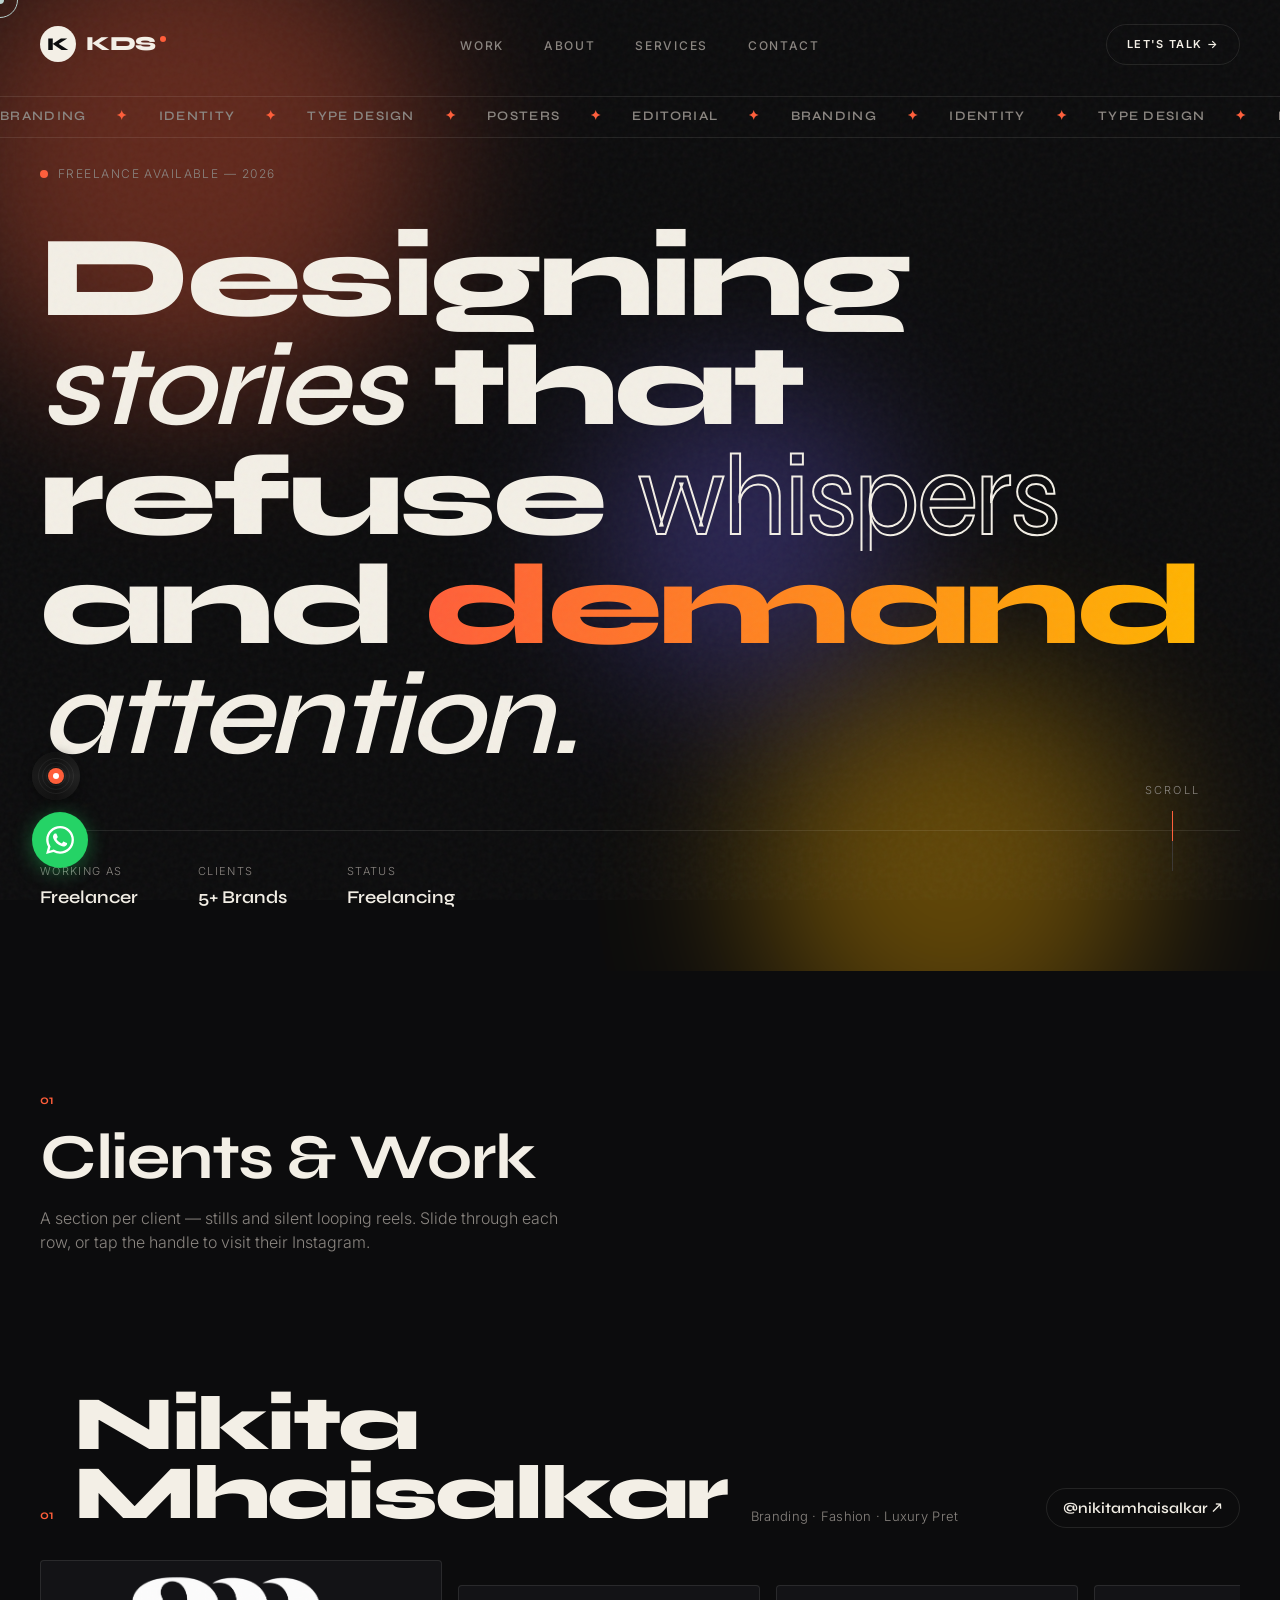
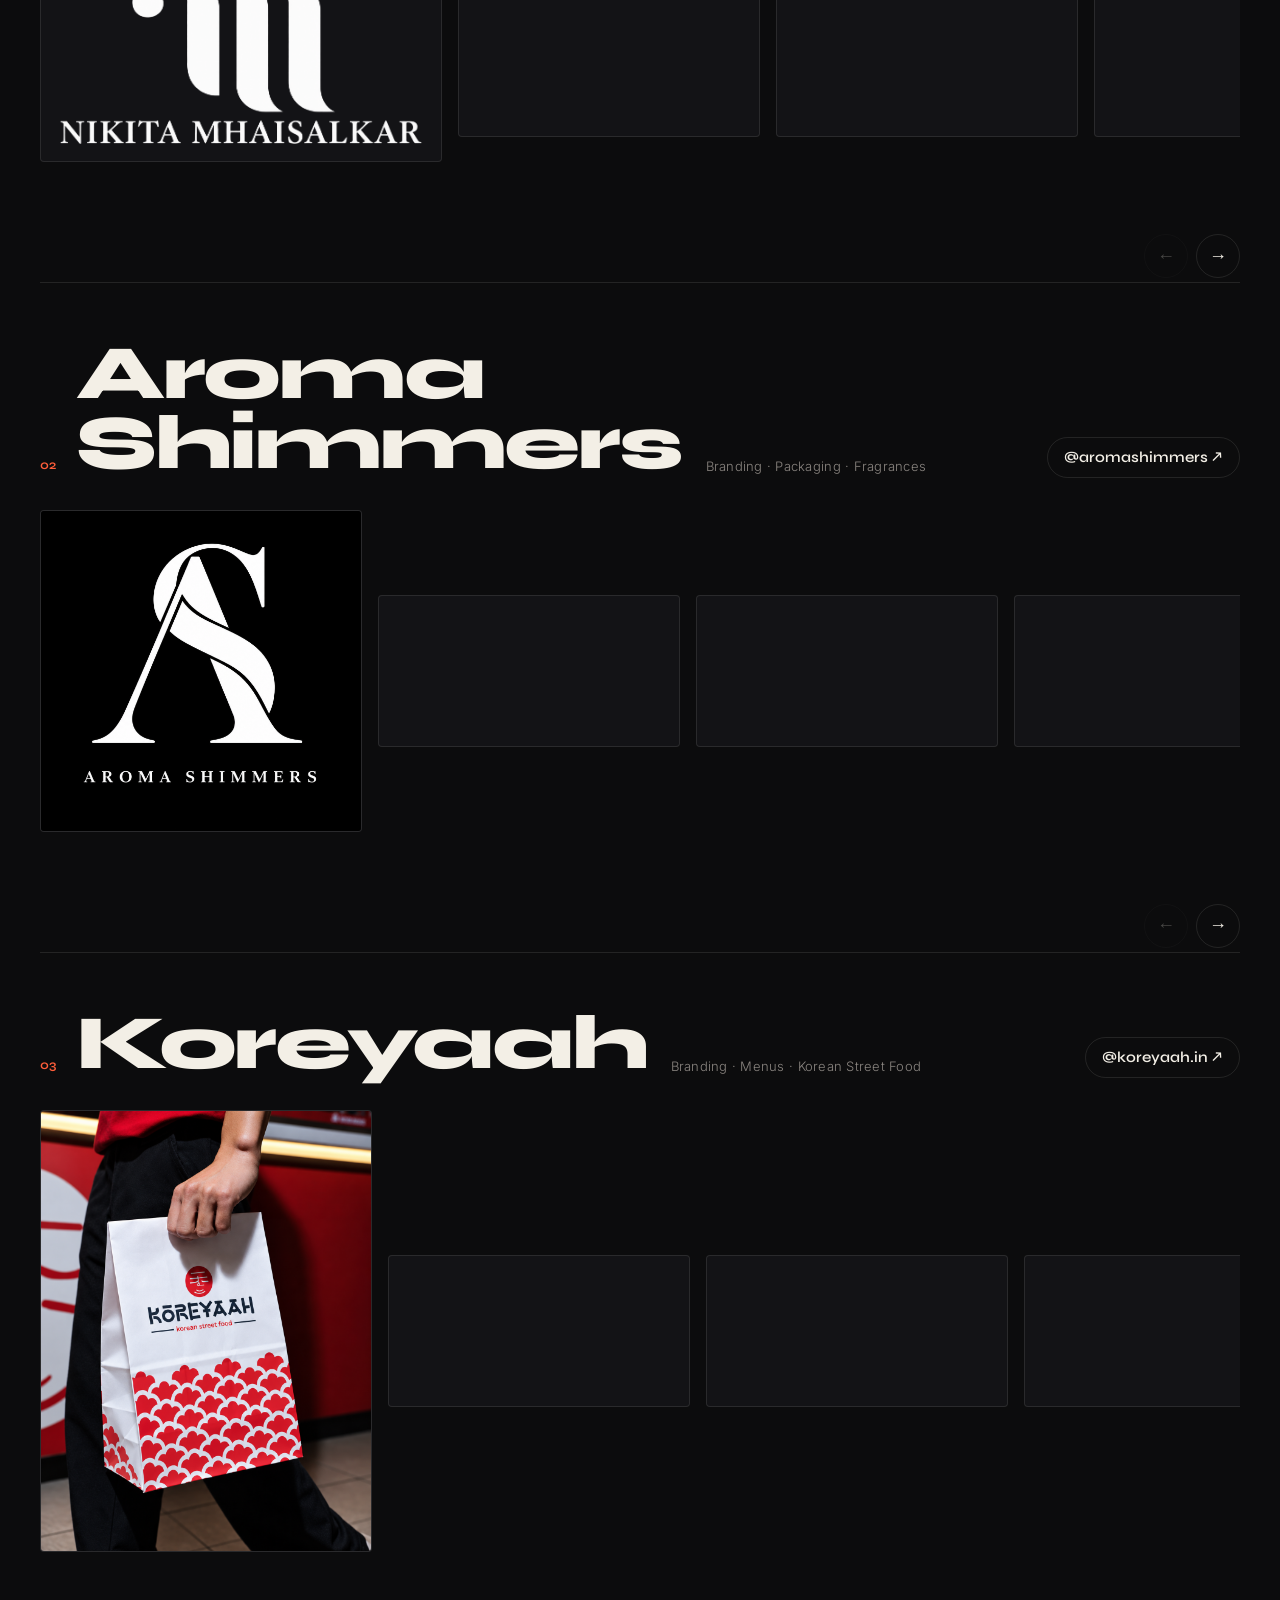
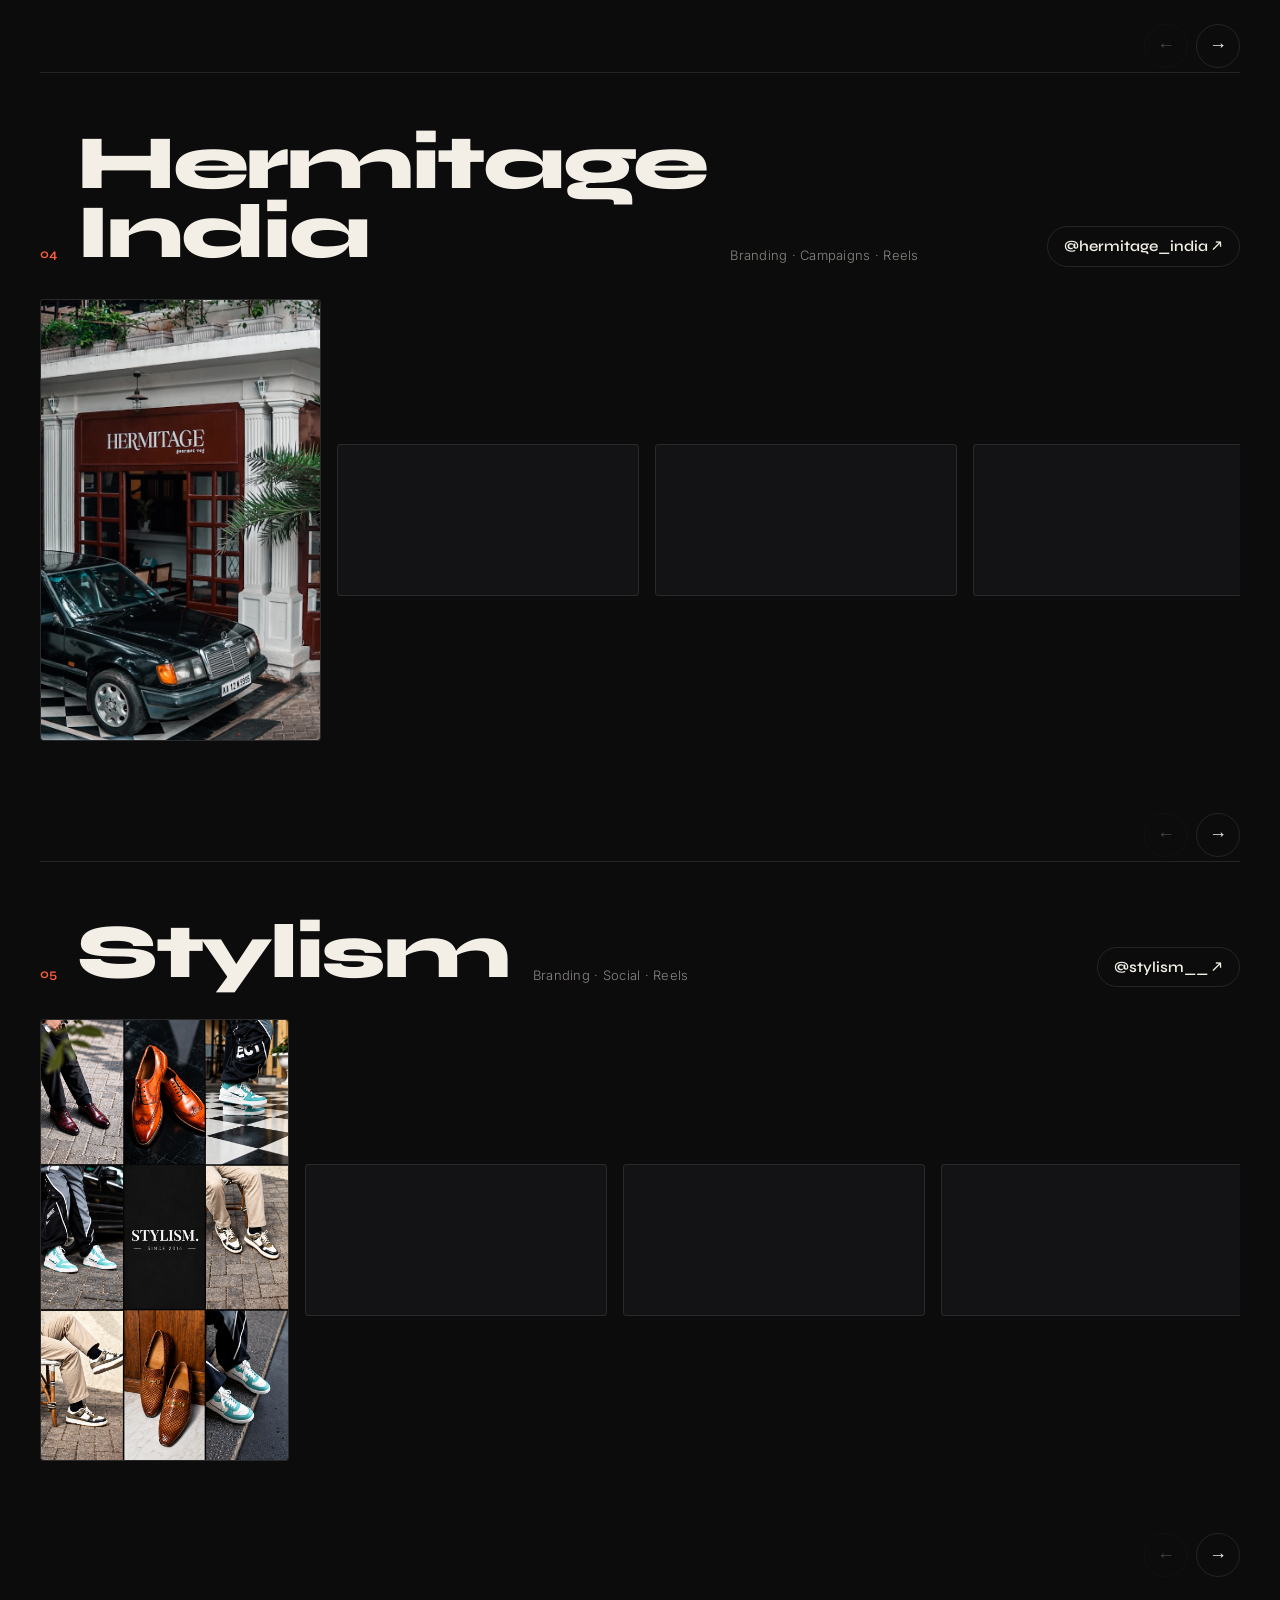
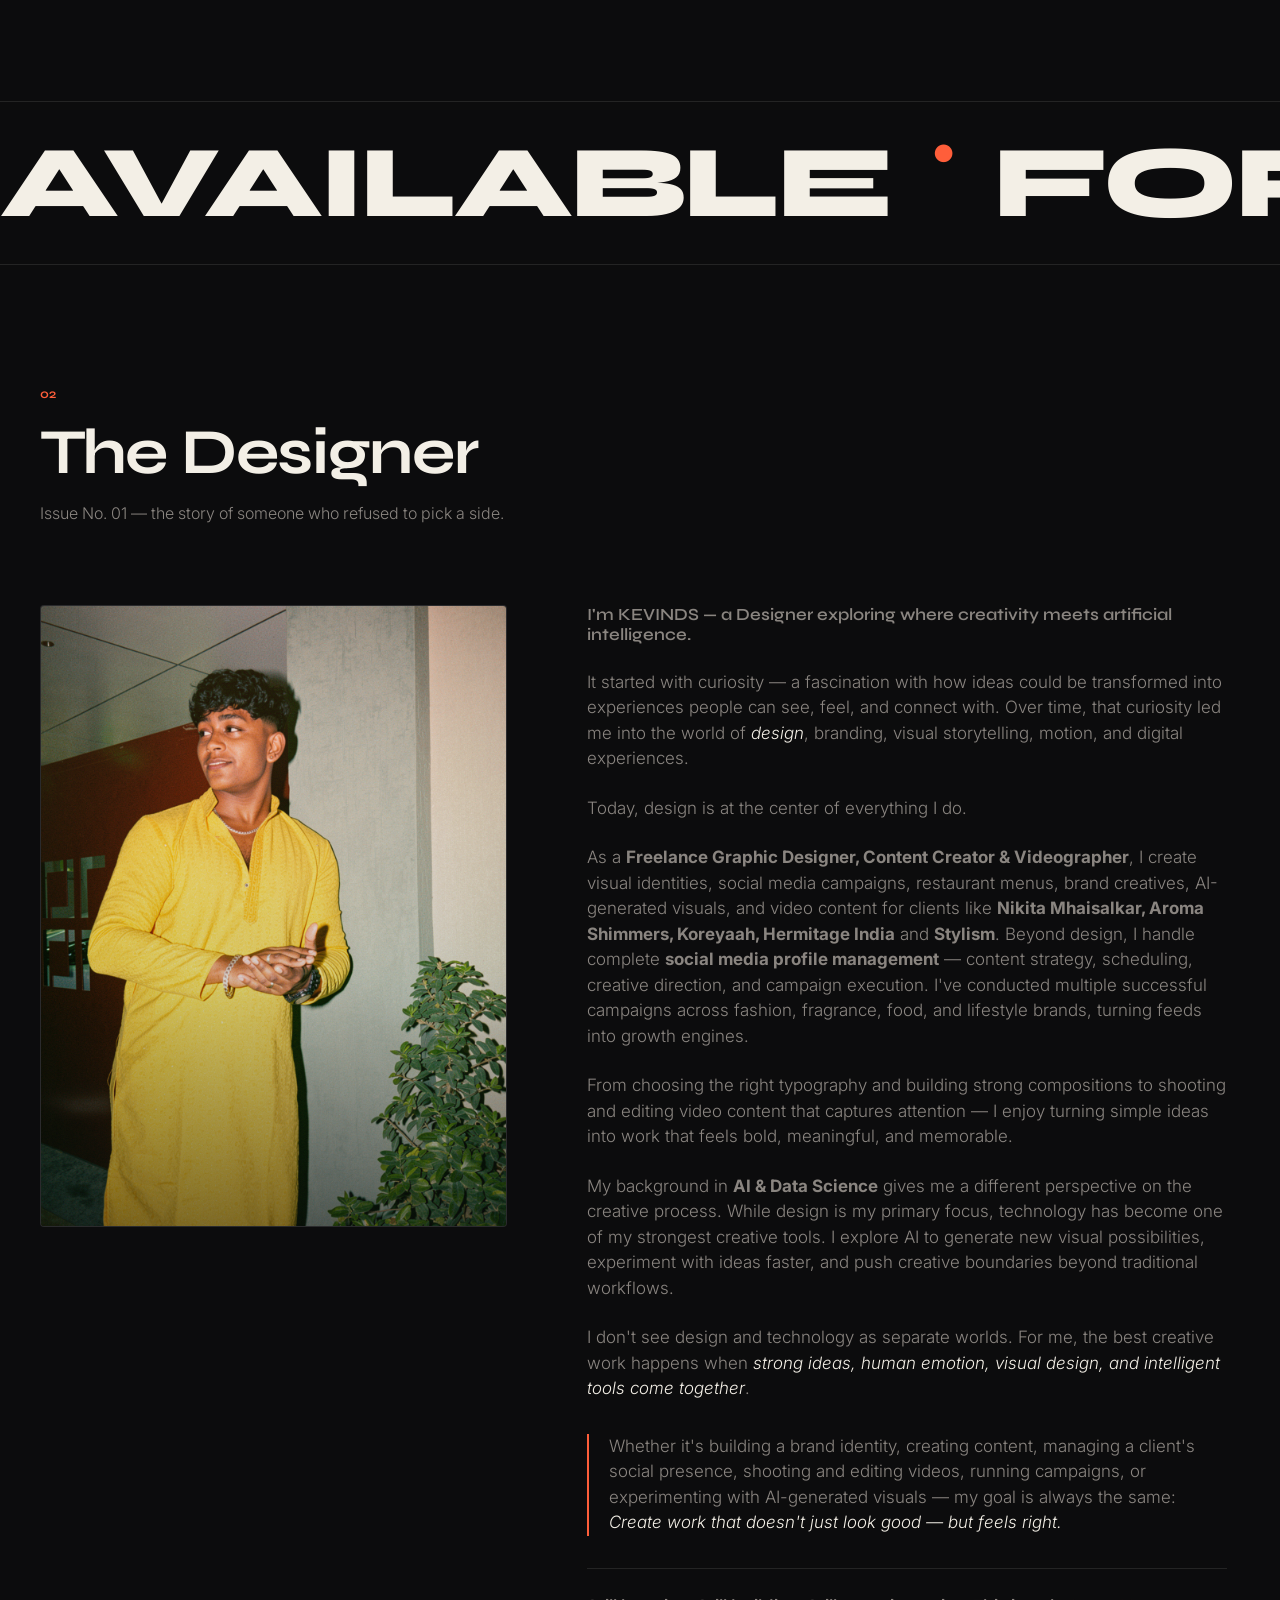
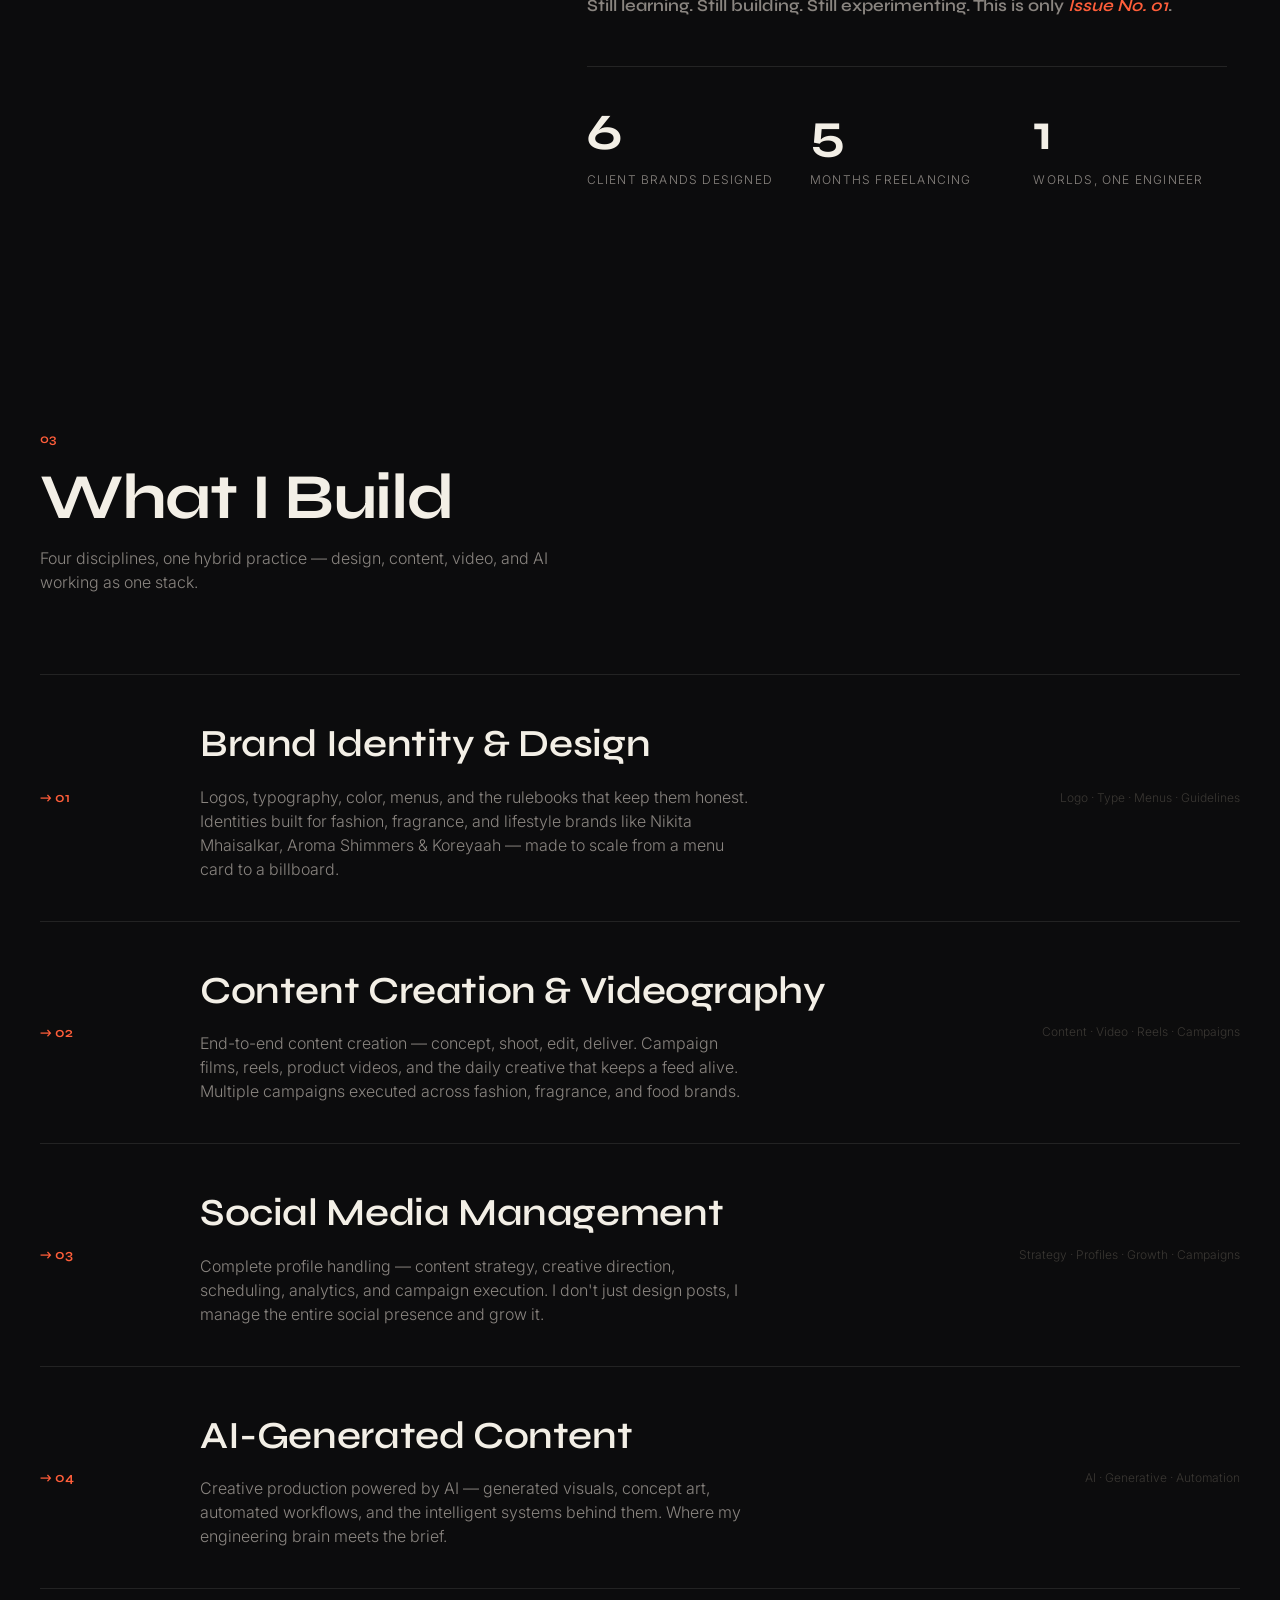
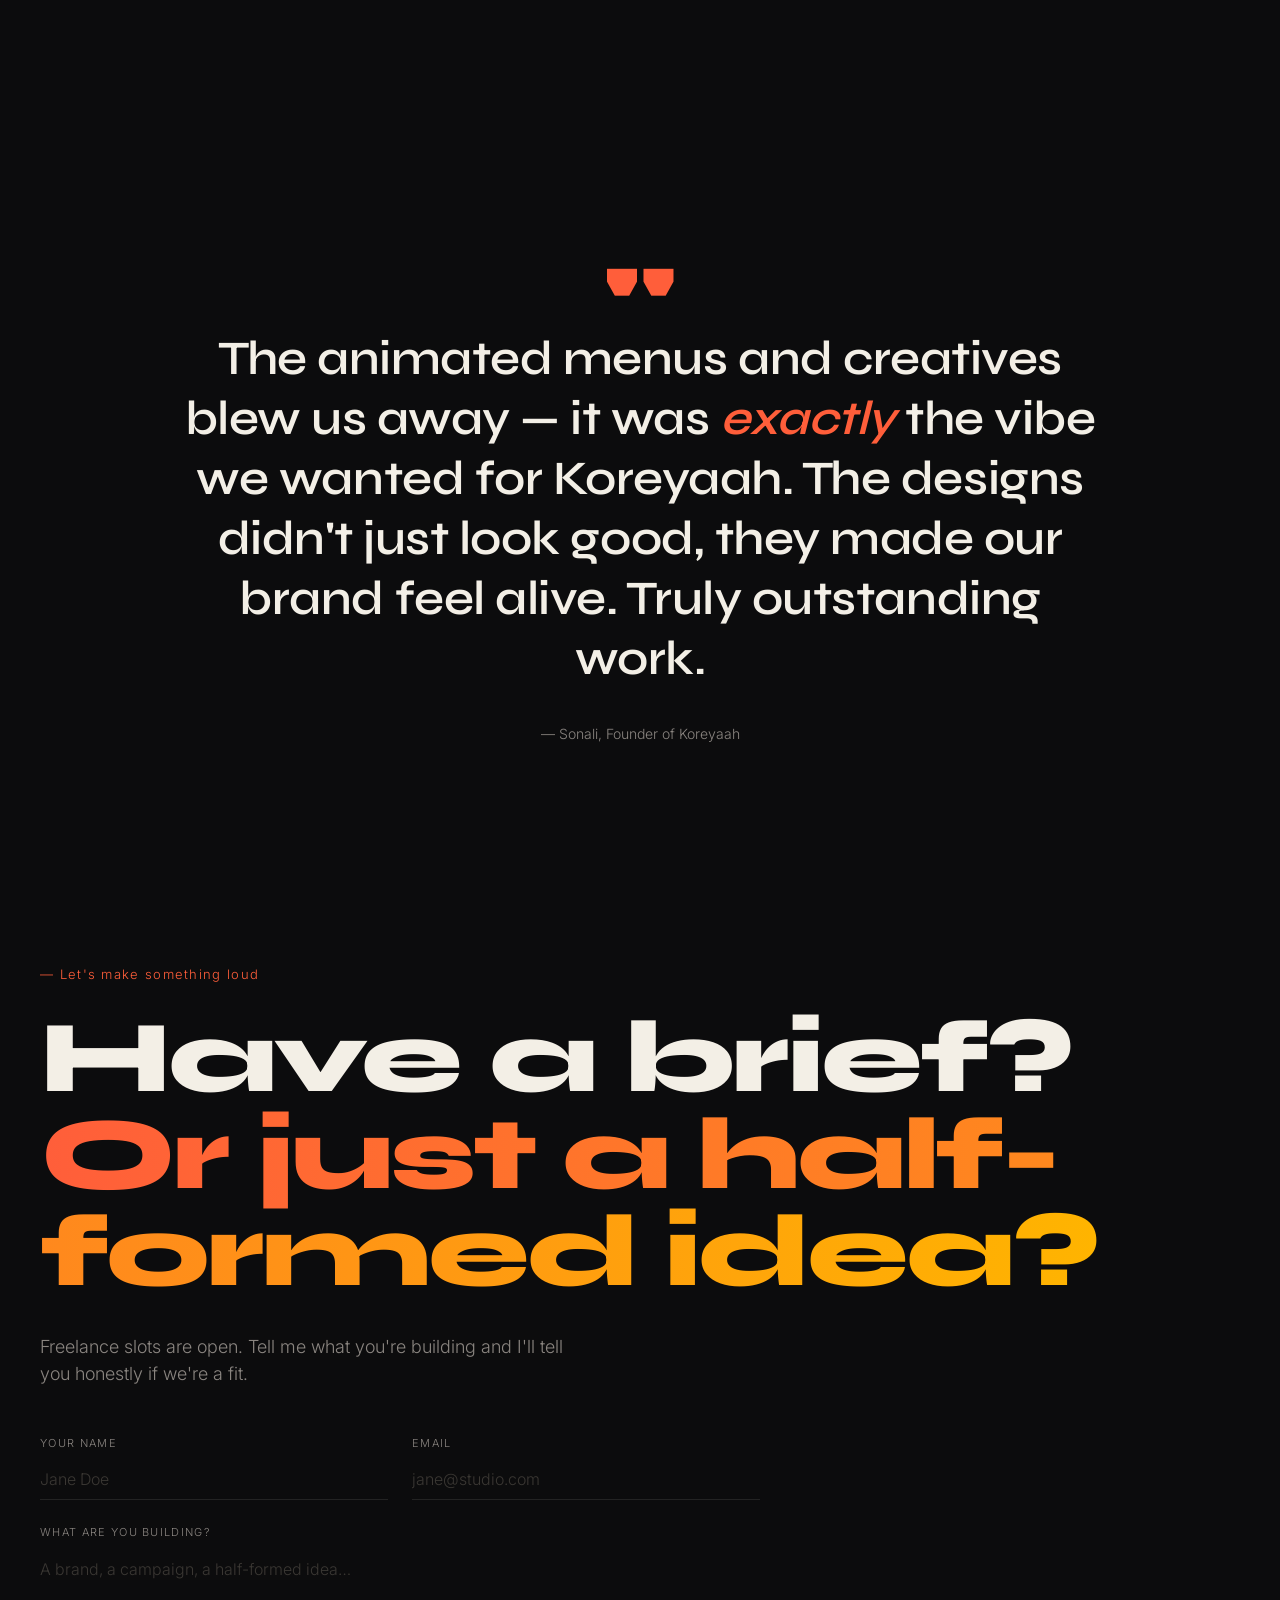
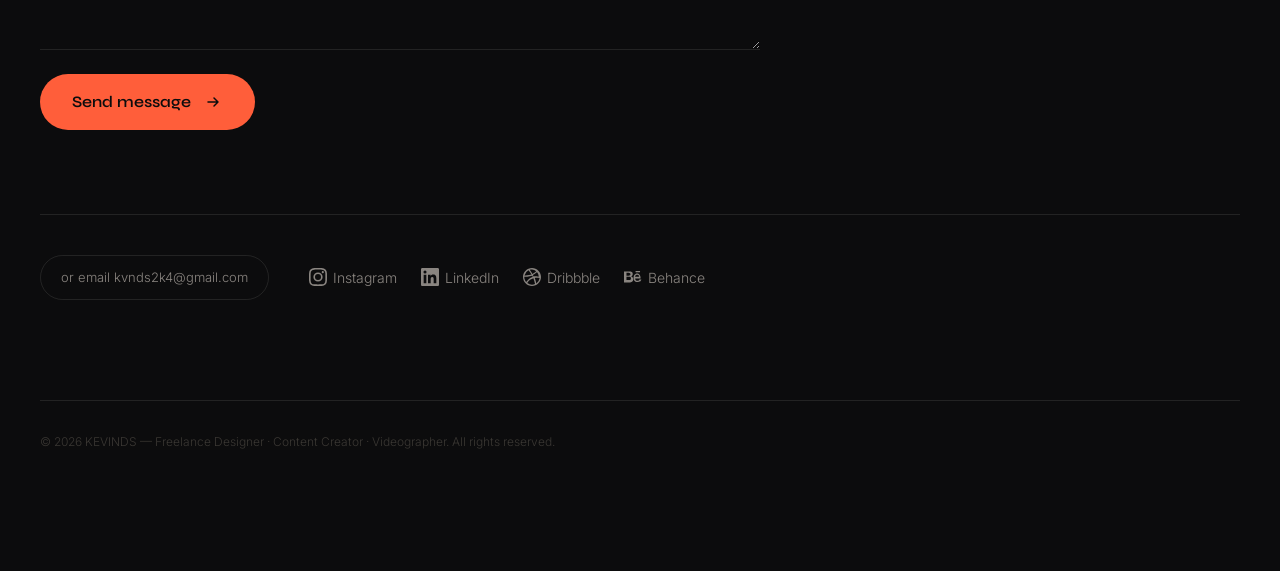
==== index.html @ 5bbb0b7f "Redesign preloader — cinematic with particles, grid, scanning line - Dark background with animated m" ====
<!DOCTYPE html>
<html lang="en">
<head>
  <meta charset="UTF-8" />
  <meta name="viewport" content="width=device-width, initial-scale=1.0, viewport-fit=cover" />
  <title>KEVINDS — Freelance Designer · Content Creator · Videographer</title>
  <meta name="description" content="KEVINDS (KDS) — Freelance Graphic Designer, Content Creator & Videographer. Branding, social media management, videography, campaigns, and AI-generated content for clients like Nikita Mhaisalkar, Aroma Shimmers, Koreyaah, Hermitage India & Stylism." />
  <meta name="author" content="KEVINDS" />
  <link rel="icon" type="image/png" sizes="32x32" href="assets/favicon-32.png" />
  <link rel="apple-touch-icon" sizes="180x180" href="assets/apple-touch-icon.png" />
  <!-- Open Graph / social share -->
  <meta property="og:type" content="website" />
  <meta property="og:title" content="KEVINDS — Freelance Designer · Content Creator · Videographer" />
  <meta property="og:description" content="Design meets engineering. Branding, campaigns, video & AI content — freelance work for Nikita Mhaisalkar, Aroma Shimmers, Koreyaah, Hermitage India & Stylism." />
  <meta property="og:url" content="https://krazzie.in" />
  <meta property="og:image" content="https://krazzie.in/assets/og-image.png" />
  <meta property="og:image:width" content="1200" />
  <meta property="og:image:height" content="630" />
  <meta name="twitter:card" content="summary_large_image" />
  <meta name="twitter:title" content="KEVINDS — Freelance Designer · Content Creator · Videographer" />
  <meta name="twitter:description" content="Design meets engineering. Branding, campaigns, video & AI content — freelance work for Nikita Mhaisalkar, Aroma Shimmers, Koreyaah & more." />
  <meta name="twitter:image" content="https://krazzie.in/assets/og-image.png" />
  <link rel="preconnect" href="https://fonts.googleapis.com" />
  <link rel="preconnect" href="https://fonts.gstatic.com" crossorigin />
  <link href="https://fonts.googleapis.com/css2?family=Syne:wght@400;600;700;800&family=Inter:wght@300;400;500&display=swap" rel="stylesheet" />
  <link rel="stylesheet" href="styles.css" />
  <!-- Schema markup -->
  <script type="application/ld+json">
  {
    "@context": "https://schema.org",
    "@type": "Person",
    "name": "KEVINDS",
    "alternateName": "KDS",
    "url": "https://krazzie.in",
    "jobTitle": "Freelance Graphic Designer, Content Creator & Videographer",
    "description": "Freelance designer specializing in branding, content creation, videography, social media management, and AI-generated content.",
    "knowsAbout": ["Graphic Design", "Branding", "Video Editing", "Content Creation", "Social Media Management", "AI-Generated Content", "Videography"],
    "sameAs": [
      "https://www.instagram.com/drakxn.__/",
      "https://www.linkedin.com/in/kends2k4/",
      "https://dribbble.com/kevin-ds",
      "https://www.behance.net/kends"
    ]
  }
  </script>
</head>
<body>
  <!-- Preloader -->
  <div class="preloader" id="preloader">
    <!-- Animated grid background -->
    <div class="pre-grid"></div>
    <!-- Floating particles -->
    <div class="pre-particles">
      <span></span><span></span><span></span><span></span><span></span>
      <span></span><span></span><span></span><span></span><span></span>
      <span></span><span></span>
    </div>
    <!-- Main scene -->
    <div class="pre-scene">
      <div class="pre-glow"></div>
      <!-- Outer rotating rings -->
      <div class="pre-ring-outer"></div>
      <div class="pre-ring-outer pre-ring-outer-2"></div>
      <div class="pre-ring-outer pre-ring-outer-3"></div>
      <!-- 3D Logo -->
      <div class="pre-coin">
        <div class="pre-coin-inner">
          <div class="pre-coin-front"><img src="assets/logo.png" alt="K" class="pre-logo-img"></div>
          <div class="pre-coin-back"><img src="assets/logo.png" alt="K" class="pre-logo-img pre-logo-flip"></div>
          <div class="pre-coin-edge"></div>
        </div>
      </div>
      <!-- Scanning line -->
      <div class="pre-scanline"></div>
    </div>
    <!-- Info block -->
    <div class="pre-info">
      <div class="pre-name">
        <span>K</span><span>R</span><span>A</span><span>Z</span><span>Z</span><span>I</span><span>E</span><span class="pre-dot"></span>
      </div>
      <div class="pre-tagline">DESIGN × CREATE × CAPTURE</div>
      <div class="pre-count" id="preCounter">0</div>
      <div class="pre-line">
        <div class="pre-line-fill" id="preFill"></div>
      </div>
      <div class="pre-sub">Loading experience</div>
    </div>
  </div>

  <!-- Custom cursor -->
  <div class="cursor" id="cursor"></div>
  <div class="cursor-follower" id="cursorFollower"></div>

  <!-- Grain overlay -->
  <div class="grain"></div>

  <!-- Progress bar -->
  <div class="progress-bar" id="progressBar"></div>

  <!-- Navigation -->
  <nav class="nav" id="nav">
    <a href="#home" class="nav-logo">
      <span class="logo-mark">K</span>
      <span class="logo-text">KDS<span class="dot"></span></span>
    </a>
    <ul class="nav-links">
      <li><a href="#work">Work</a></li>
      <li><a href="#about">About</a></li>
      <li><a href="#services">Services</a></li>
      <li><a href="#contact">Contact</a></li>
    </ul>
    <a href="#contact" class="nav-cta">Let's talk →</a>
    <button class="nav-burger" id="burger" aria-label="menu" aria-expanded="false">
      <span></span><span></span>
    </button>
  </nav>

  <!-- Mobile menu -->
  <div class="mobile-menu" id="mobileMenu">
    <ul class="mobile-links">
      <li><a href="#work">Work</a></li>
      <li><a href="#about">About</a></li>
      <li><a href="#services">Services</a></li>
      <li><a href="#contact">Contact</a></li>
    </ul>
    <div class="mobile-menu-foot">
      <div class="mobile-socials">
        <a href="https://www.instagram.com/drakxn.__/" target="_blank" rel="noopener">Instagram</a>
        <a href="https://www.linkedin.com/in/kends2k4/" target="_blank" rel="noopener">LinkedIn</a>
        <a href="https://dribbble.com/kevin-ds" target="_blank" rel="noopener">Dribbble</a>
        <a href="https://www.behance.net/kends" target="_blank" rel="noopener">Behance</a>
      </div>
      <a href="mailto:kvnds2k4@gmail.com">kvnds2k4@gmail.com</a>
      <span>Freelance Designer & Video Editor</span>
    </div>
  </div>

  <!-- Hero -->
  <section class="hero" id="home">
    <div class="hero-bg">
      <div class="blob blob-1"></div>
      <div class="blob blob-2"></div>
      <div class="blob blob-3"></div>
    </div>
    <div class="hero-marquee">
      <div class="marquee-track">
        <span>BRANDING</span><span class="star">✦</span>
        <span>IDENTITY</span><span class="star">✦</span>
        <span>TYPE DESIGN</span><span class="star">✦</span>
        <span>POSTERS</span><span class="star">✦</span>
        <span>EDITORIAL</span><span class="star">✦</span>
        <span>BRANDING</span><span class="star">✦</span>
        <span>IDENTITY</span><span class="star">✦</span>
        <span>TYPE DESIGN</span><span class="star">✦</span>
        <span>POSTERS</span><span class="star">✦</span>
        <span>EDITORIAL</span><span class="star">✦</span>
      </div>
    </div>
    <div class="hero-content">
      <div class="hero-eyebrow reveal">
        <span class="pulse"></span> Freelance available — 2026
      </div>
      <h1 class="hero-title">
        <span class="line"><span class="word">Designing</span></span>
        <span class="line"><span class="word italic">stories</span> <span class="word">that</span></span>
        <span class="line"><span class="word">refuse</span> <span class="word outline">whispers</span></span>
        <span class="line"><span class="word">and</span> <span class="word gradient">demand</span></span>
        <span class="line"><span class="word italic">attention.</span></span>
      </h1>
      <div class="hero-meta reveal">
        <div class="meta-block">
          <span class="meta-label">Working as</span>
          <span class="meta-value">Freelancer</span>
        </div>
        <div class="meta-block">
          <span class="meta-label">Clients</span>
          <span class="meta-value">5+ Brands</span>
        </div>
        <div class="meta-block">
          <span class="meta-label">Status</span>
          <span class="meta-value">Freelancing</span>
        </div>
      </div>
      <a href="#work" class="hero-scroll">
        <span>scroll</span>
        <div class="scroll-line"></div>
      </a>
    </div>
  </section>

  <!-- Clients -->
  <section class="clients" id="work">
    <div class="section-head">
      <span class="section-num">01</span>
      <h2 class="section-title">Clients &amp; Work</h2>
      <p class="section-sub">A section per client — stills and silent looping reels. Slide through each row, or tap the handle to visit their Instagram.</p>
    </div>

    <!-- 01 · Nikita Mhaisalkar -->
    <article class="client" id="nikita-mhaisalkar">
      <header class="client-head">
        <div class="client-banner">
          <span class="client-num">01</span>
          <h3 class="client-name">Nikita<br>Mhaisalkar</h3>
          <span class="client-tag">Branding · Fashion · Luxury Pret</span>
        </div>
        <a class="client-ig" href="https://www.instagram.com/nikitamhaisalkar/" target="_blank" rel="noopener">@nikitamhaisalkar <span class="ig-arrow">↗</span></a>
      </header>
      <div class="client-gallery">
        <figure class="work-item work-logo"><img src="assets/nikita-work-1.png" alt="Nikita Mhaisalkar work" loading="lazy"></figure>
        <figure class="work-item work-video"><video src="assets/nikita-work-1-web.mp4" autoplay muted loop playsinline preload="metadata"></video></figure>
        <figure class="work-item work-video"><video src="assets/nikita-work-2.mp4" autoplay muted loop playsinline preload="metadata"></video></figure>
        <figure class="work-item work-video"><video src="assets/nikita-work-3.mp4" autoplay muted loop playsinline preload="metadata"></video></figure>
        <figure class="work-item work-video"><video src="assets/nikita-work-4.mp4" autoplay muted loop playsinline preload="metadata"></video></figure>
      </div>
    </article>

    <!-- 02 · Aroma Shimmers -->
    <article class="client" id="aroma-shimmers">
      <header class="client-head">
        <div class="client-banner">
          <span class="client-num">02</span>
          <h3 class="client-name">Aroma<br>Shimmers</h3>
          <span class="client-tag">Branding · Packaging · Fragrances</span>
        </div>
        <a class="client-ig" href="https://www.instagram.com/aromashimmers/" target="_blank" rel="noopener">@aromashimmers <span class="ig-arrow">↗</span></a>
      </header>
      <div class="client-gallery">
        <figure class="work-item work-square"><img src="assets/aroma-photo.png" alt="Aroma Shimmers work" loading="lazy"></figure>
        <figure class="work-item work-video"><video src="assets/aroma-work-1-web.mp4" autoplay muted loop playsinline preload="metadata"></video></figure>
        <figure class="work-item work-video"><video src="assets/aroma-work-2-web.mp4" autoplay muted loop playsinline preload="metadata"></video></figure>
        <figure class="work-item work-video"><video src="assets/aroma-work-3.mp4" autoplay muted loop playsinline preload="metadata"></video></figure>
        <figure class="work-item work-video"><video src="assets/aroma-work-4.mp4" autoplay muted loop playsinline preload="metadata"></video></figure>
        <figure class="work-item work-video"><video src="assets/aroma-work-5.mp4" autoplay muted loop playsinline preload="metadata"></video></figure>
        <figure class="work-item work-video"><video src="assets/aroma-work-6.mp4" autoplay muted loop playsinline preload="metadata"></video></figure>
      </div>
    </article>

    <!-- 03 · Koreyaah -->
    <article class="client" id="koreyaah">
      <header class="client-head">
        <div class="client-banner">
          <span class="client-num">03</span>
          <h3 class="client-name">Koreyaah</h3>
          <span class="client-tag">Branding · Menus · Korean Street Food</span>
        </div>
        <a class="client-ig" href="https://www.instagram.com/koreyaah.in/" target="_blank" rel="noopener">@koreyaah.in <span class="ig-arrow">↗</span></a>
      </header>
      <div class="client-gallery">
        <figure class="work-item"><img src="assets/koreyaah-photo.png" alt="Koreyaah work" loading="lazy"></figure>
        <figure class="work-item work-video"><video src="assets/koreyaah-work-1-web.mp4" autoplay muted loop playsinline preload="metadata"></video></figure>
        <figure class="work-item work-video"><video src="assets/koreyaah-work-2-web.mp4" autoplay muted loop playsinline preload="metadata"></video></figure>
        <figure class="work-item work-video"><video src="assets/koreyaah-work-3-web.mp4" autoplay muted loop playsinline preload="metadata"></video></figure>
        <figure class="work-item work-video"><video src="assets/koreyaah-work-4-web.mp4" autoplay muted loop playsinline preload="metadata"></video></figure>
      </div>
    </article>

    <!-- 04 · Hermitage India -->
    <article class="client" id="hermitage-india">
      <header class="client-head">
        <div class="client-banner">
          <span class="client-num">04</span>
          <h3 class="client-name">Hermitage<br>India</h3>
          <span class="client-tag">Branding · Campaigns · Reels</span>
        </div>
        <a class="client-ig" href="https://www.instagram.com/hermitage_india/" target="_blank" rel="noopener">@hermitage_india <span class="ig-arrow">↗</span></a>
      </header>
      <div class="client-gallery">
        <figure class="work-item"><img src="assets/hermitage-photo.png" alt="Hermitage India work" loading="lazy"></figure>
        <figure class="work-item work-video"><video src="assets/hermitage-reel-web.mp4" autoplay muted loop playsinline preload="metadata"></video></figure>
        <figure class="work-item work-video"><video src="assets/hermitage-work-1.mp4" autoplay muted loop playsinline preload="metadata"></video></figure>
        <figure class="work-item work-video"><video src="assets/hermitage-work-2-web.mp4" autoplay muted loop playsinline preload="metadata"></video></figure>
      </div>
    </article>

    <!-- 05 · Stylism -->
    <article class="client" id="stylism">
      <header class="client-head">
        <div class="client-banner">
          <span class="client-num">05</span>
          <h3 class="client-name">Stylism</h3>
          <span class="client-tag">Branding · Social · Reels</span>
        </div>
        <a class="client-ig" href="https://www.instagram.com/stylism__/" target="_blank" rel="noopener">@stylism__ <span class="ig-arrow">↗</span></a>
      </header>
      <div class="client-gallery">
        <figure class="work-item"><img src="assets/stylism-work-2.png" alt="Stylism work" loading="lazy"></figure>
        <figure class="work-item work-video"><video src="assets/stylism-work-1-web.mp4" autoplay muted loop playsinline preload="metadata"></video></figure>
        <figure class="work-item work-video"><video src="assets/stylism-work-2-web.mp4" autoplay muted loop playsinline preload="metadata"></video></figure>
        <figure class="work-item work-video"><video src="assets/stylism-work-3.mp4" autoplay muted loop playsinline preload="metadata"></video></figure>
        <figure class="work-item work-video"><video src="assets/stylism-work-4.mp4" autoplay muted loop playsinline preload="metadata"></video></figure>
        <figure class="work-item work-video"><video src="assets/stylism-work-5.mp4" autoplay muted loop playsinline preload="metadata"></video></figure>
        <figure class="work-item work-video"><video src="assets/stylism-work-6.mp4" autoplay muted loop playsinline preload="metadata"></video></figure>
      </div>
    </article>
  </section>

  <!-- Marquee divider -->
  <div class="big-marquee">
    <div class="big-marquee-track">
      <span>AVAILABLE</span><span class="dot-big">●</span>
      <span>FOR</span><span class="dot-big">●</span>
      <span>FREELANCE</span><span class="dot-big">●</span>
      <span>2026</span><span class="dot-big">●</span>
      <span>AVAILABLE</span><span class="dot-big">●</span>
      <span>FOR</span><span class="dot-big">●</span>
      <span>FREELANCE</span><span class="dot-big">●</span>
      <span>2026</span><span class="dot-big">●</span>
    </div>
  </div>

  <!-- About -->
  <section class="about" id="about">
    <div class="section-head">
      <span class="section-num">02</span>
      <h2 class="section-title">The Designer</h2>
      <p class="section-sub">Issue No. 01 — the story of someone who refused to pick a side.</p>
    </div>
    <div class="about-grid">
      <div class="about-portrait">
        <div class="portrait-frame">
          <div class="portrait-inner" style="background-image:url('assets/kevinds-portrait.png')"></div>
        </div>
      </div>
      <div class="about-text">
        <p class="about-lead">I'm KEVINDS — a Designer exploring where creativity meets artificial intelligence.</p>
        <p>It started with curiosity — a fascination with how ideas could be transformed into experiences people can see, feel, and connect with. Over time, that curiosity led me into the world of <em>design</em>, branding, visual storytelling, motion, and digital experiences.</p>
        <p>Today, design is at the center of everything I do.</p>
        <p>As a <strong>Freelance Graphic Designer, Content Creator &amp; Videographer</strong>, I create visual identities, social media campaigns, restaurant menus, brand creatives, AI-generated visuals, and video content for clients like <strong>Nikita Mhaisalkar, Aroma Shimmers, Koreyaah, Hermitage India</strong> and <strong>Stylism</strong>. Beyond design, I handle complete <strong>social media profile management</strong> — content strategy, scheduling, creative direction, and campaign execution. I've conducted multiple successful campaigns across fashion, fragrance, food, and lifestyle brands, turning feeds into growth engines.</p>
        <p>From choosing the right typography and building strong compositions to shooting and editing video content that captures attention — I enjoy turning simple ideas into work that feels bold, meaningful, and memorable.</p>
        <p>My background in <strong>AI &amp; Data Science</strong> gives me a different perspective on the creative process. While design is my primary focus, technology has become one of my strongest creative tools. I explore AI to generate new visual possibilities, experiment with ideas faster, and push creative boundaries beyond traditional workflows.</p>
        <p>I don't see design and technology as separate worlds. For me, the best creative work happens when <em>strong ideas, human emotion, visual design, and intelligent tools come together</em>.</p>
        <p class="about-close">Whether it's building a brand identity, creating content, managing a client's social presence, shooting and editing videos, running campaigns, or experimenting with AI-generated visuals — my goal is always the same: <em>Create work that doesn't just look good — but feels right.</em></p>
        <p class="about-signoff">Still learning. Still building. Still experimenting. This is only <span class="issue-mark">Issue No. 01</span>.</p>
        <div class="about-stats">
          <div class="stat">
            <span class="stat-num" data-target="7">0</span>
            <span class="stat-label">Client brands designed</span>
          </div>
          <div class="stat">
            <span class="stat-num" data-target="6">0</span>
            <span class="stat-label">Months freelancing</span>
          </div>
          <div class="stat">
            <span class="stat-num" data-target="2">0</span>
            <span class="stat-label">Worlds, one engineer</span>
          </div>
        </div>
      </div>
    </div>
  </section>

  <!-- Services -->
  <section class="services" id="services">
    <div class="section-head">
      <span class="section-num">03</span>
      <h2 class="section-title">What I Build</h2>
      <p class="section-sub">Four disciplines, one hybrid practice — design, content, video, and AI working as one stack.</p>
    </div>
    <div class="services-list">
      <div class="service">
        <span class="service-num">→ 01</span>
        <div class="service-body">
          <h3>Brand Identity &amp; Design</h3>
          <p>Logos, typography, color, menus, and the rulebooks that keep them honest. Identities built for fashion, fragrance, and lifestyle brands like Nikita Mhaisalkar, Aroma Shimmers &amp; Koreyaah — made to scale from a menu card to a billboard.</p>
        </div>
        <span class="service-tags">Logo · Type · Menus · Guidelines</span>
      </div>
      <div class="service">
        <span class="service-num">→ 02</span>
        <div class="service-body">
          <h3>Content Creation &amp; Videography</h3>
          <p>End-to-end content creation — concept, shoot, edit, deliver. Campaign films, reels, product videos, and the daily creative that keeps a feed alive. Multiple campaigns executed across fashion, fragrance, and food brands.</p>
        </div>
        <span class="service-tags">Content · Video · Reels · Campaigns</span>
      </div>
      <div class="service">
        <span class="service-num">→ 03</span>
        <div class="service-body">
          <h3>Social Media Management</h3>
          <p>Complete profile handling — content strategy, creative direction, scheduling, analytics, and campaign execution. I don't just design posts, I manage the entire social presence and grow it.</p>
        </div>
        <span class="service-tags">Strategy · Profiles · Growth · Campaigns</span>
      </div>
      <div class="service">
        <span class="service-num">→ 04</span>
        <div class="service-body">
          <h3>AI-Generated Content</h3>
          <p>Creative production powered by AI — generated visuals, concept art, automated workflows, and the intelligent systems behind them. Where my engineering brain meets the brief.</p>
        </div>
        <span class="service-tags">AI · Generative · Automation</span>
      </div>
    </div>
  </section>

  <!-- Testimonial -->
  <section class="testimonial">
    <div class="quote-mark reveal">"</div>
    <blockquote>
      The animated menus and creatives blew us away — it was <em>exactly</em> the vibe we wanted for Koreyaah. The designs didn't just look good, they made our brand feel alive. Truly outstanding work.
    </blockquote>
    <cite>— Sonali, Founder of Koreyaah</cite>
  </section>

  <!-- Contact -->
  <section class="contact" id="contact">
    <div class="contact-eyebrow reveal">— Let's make something loud</div>
    <h2 class="contact-title">
      Have a brief?<br>
      <span class="gradient">Or just a half-formed idea?</span>
    </h2>
    <p class="contact-sub">Freelance slots are open. Tell me what you're building and I'll tell you honestly if we're a fit.</p>
    <form class="contact-form" id="contactForm" action="https://formspree.io/f/maeyverd" method="POST">
      <div class="form-row">
        <label class="form-field">
          <span class="form-label">Your name</span>
          <input type="text" name="name" required placeholder="Jane Doe">
        </label>
        <label class="form-field">
          <span class="form-label">Email</span>
          <input type="email" name="email" required placeholder="jane@studio.com">
        </label>
      </div>
      <label class="form-field">
        <span class="form-label">What are you building?</span>
        <textarea name="message" rows="4" required placeholder="A brand, a campaign, a half-formed idea…"></textarea>
      </label>
      <button type="submit" class="btn-primary form-submit" id="formSubmit">
        <span class="submit-label">Send message</span>
        <svg width="20" height="20" viewBox="0 0 20 20" fill="none"><path d="M5 10h10m0 0l-4-4m4 4l-4 4" stroke="currentColor" stroke-width="1.5" stroke-linecap="round" stroke-linejoin="round"/></svg>
      </button>
      <p class="form-status" id="formStatus" aria-live="polite"></p>
    </form>
    <div class="contact-actions">
      <a href="mailto:kvnds2k4@gmail.com" class="btn-ghost">
        <span>or email kvnds2k4@gmail.com</span>
      </a>
      <div class="socials">
        <a href="https://www.instagram.com/drakxn.__/" target="_blank" rel="noopener"><svg width="18" height="18" viewBox="0 0 24 24" fill="currentColor"><path d="M12 2.163c3.204 0 3.584.012 4.85.07 3.252.148 4.771 1.691 4.919 4.919.058 1.265.069 1.645.069 4.849 0 3.205-.012 3.584-.069 4.849-.149 3.225-1.664 4.771-4.919 4.919-1.266.058-1.644.07-4.85.07-3.204 0-3.584-.012-4.849-.07-3.26-.149-4.771-1.699-4.919-4.92-.058-1.265-.07-1.644-.07-4.849 0-3.204.013-3.583.07-4.849.149-3.227 1.664-4.771 4.919-4.919 1.266-.057 1.645-.069 4.849-.069zM12 0C8.741 0 8.333.014 7.053.072 2.695.272.273 2.69.073 7.052.014 8.333 0 8.741 0 12c0 3.259.014 3.668.072 4.948.2 4.358 2.618 6.78 6.98 6.98C8.333 23.986 8.741 24 12 24c3.259 0 3.668-.014 4.948-.072 4.354-.2 6.782-2.618 6.979-6.98.059-1.28.073-1.689.073-4.948 0-3.259-.014-3.667-.072-4.947-.196-4.354-2.617-6.78-6.979-6.98C15.668.014 15.259 0 12 0zm0 5.838a6.162 6.162 0 100 12.324 6.162 6.162 0 000-12.324zM12 16a4 4 0 110-8 4 4 0 010 8zm6.406-11.845a1.44 1.44 0 100 2.881 1.44 1.44 0 000-2.881z"/></svg> Instagram</a>
        <a href="https://www.linkedin.com/in/kends2k4/" target="_blank" rel="noopener"><svg width="18" height="18" viewBox="0 0 24 24" fill="currentColor"><path d="M20.447 20.452h-3.554v-5.569c0-1.328-.027-3.037-1.852-3.037-1.853 0-2.136 1.445-2.136 2.939v5.667H9.351V9h3.414v1.561h.046c.477-.9 1.637-1.85 3.37-1.85 3.601 0 4.267 2.37 4.267 5.455v6.286zM5.337 7.433a2.062 2.062 0 01-2.063-2.065 2.064 2.064 0 112.063 2.065zm1.782 13.019H3.555V9h3.564v11.452zM22.225 0H1.771C.792 0 0 .774 0 1.729v20.542C0 23.227.792 24 1.771 24h20.451C23.2 24 24 23.227 24 22.271V1.729C24 .774 23.2 0 22.222 0h.003z"/></svg> LinkedIn</a>
        <a href="https://dribbble.com/kevin-ds" target="_blank" rel="noopener"><svg width="18" height="18" viewBox="0 0 24 24" fill="currentColor"><path d="M12 24C5.385 24 0 18.615 0 12S5.385 0 12 0s12 5.385 12 12-5.385 12-12 12zm10.12-10.358c-.35-.11-3.17-.953-6.384-.438 1.34 3.684 1.887 6.684 1.992 7.308a10.28 10.28 0 004.395-6.87zm-6.115 7.808c-.153-.9-.75-4.032-2.19-7.77l-.066.02c-5.79 2.015-7.86 6.025-8.04 6.4a10.161 10.161 0 006.29 2.166c1.42 0 2.77-.29 4.006-.816zm-11.62-2.58c.232-.4 3.045-5.055 8.332-6.765.135-.045.27-.084.405-.12-.26-.585-.54-1.167-.832-1.74C7.17 11.775 2.206 11.71 1.756 11.7l-.004.312c0 2.633.998 5.037 2.634 6.855zm-2.42-8.955c.46.008 4.683.026 9.477-1.248A65.473 65.473 0 007.337 3.1 10.2 10.2 0 001.964 9.915zM9.06 2.4c.666.924 2.155 3.078 3.353 5.503 3.497-1.312 4.974-3.3 5.153-3.554A10.18 10.18 0 0012 1.837c-1.03 0-2.02.197-2.94.563zm9.544 3.03c-.216.29-1.834 2.4-5.47 3.887.236.482.46.972.667 1.463.073.17.14.34.205.51 3.407-.43 6.79.26 7.125.34a10.174 10.174 0 00-2.527-6.2z"/></svg> Dribbble</a>
        <a href="https://www.behance.net/kends" target="_blank" rel="noopener"><svg width="18" height="18" viewBox="0 0 24 24" fill="currentColor"><path d="M6.938 4.503c.702 0 1.34.06 1.92.188.577.13 1.07.33 1.485.61.41.28.733.65.96 1.12.225.47.34 1.05.34 1.73 0 .74-.17 1.36-.507 1.86-.338.5-.837.9-1.502 1.22.906.26 1.576.72 2.022 1.37.448.66.665 1.45.665 2.36 0 .75-.13 1.39-.41 1.93-.28.55-.67 1-1.16 1.35-.48.348-1.05.6-1.67.767-.62.16-1.26.25-1.93.25H0V4.51h6.938v-.007zM6.545 10.16c.6 0 1.096-.16 1.486-.48.39-.32.58-.78.58-1.39 0-.34-.06-.63-.19-.87a1.72 1.72 0 00-.51-.58 2.04 2.04 0 00-.75-.32 3.57 3.57 0 00-.9-.1H3.297v3.75h3.248v-.01zm.2 5.87c.34 0 .66-.04.96-.12.3-.08.56-.21.79-.38.23-.17.41-.39.54-.67.13-.28.19-.62.19-1.02 0-.78-.23-1.35-.69-1.71-.46-.36-1.06-.54-1.81-.54H3.297v4.44h3.448zM15.452 4.09h5.943v1.586h-5.943V4.09zm5.602 13.41a3.97 3.97 0 01-1.47.9c-.57.22-1.21.33-1.92.33-.88 0-1.63-.15-2.25-.44a4.43 4.43 0 01-1.52-1.21 5.1 5.1 0 01-.87-1.82 7.84 7.84 0 01-.29-2.18c0-.79.1-1.52.3-2.19a5.2 5.2 0 01.88-1.79 4.14 4.14 0 011.47-1.21c.59-.29 1.27-.44 2.05-.44.9 0 1.65.2 2.26.59.61.39 1.1.9 1.47 1.53.37.62.63 1.33.77 2.12.15.79.2 1.6.15 2.43h-7.16c.04.9.33 1.63.88 2.17.55.54 1.28.81 2.18.81.66 0 1.21-.17 1.66-.51.45-.35.76-.76.91-1.23h2.64c-.3 1.07-.86 1.94-1.69 2.6v.01zm-1.39-7.77c-.44-.48-1.09-.73-1.96-.73-.57 0-1.04.1-1.41.28-.37.19-.67.43-.89.72a2.7 2.7 0 00-.47.89c-.09.3-.15.57-.18.81h5.52c-.1-.8-.39-1.49-.83-1.97h.22z"/></svg> Behance</a>
      </div>
    </div>
    <div class="contact-footer">
      <span>© 2026 KEVINDS — Freelance Designer · Content Creator · Videographer. All rights reserved.</span>
    </div>
  </section>

  <!-- WhatsApp floating button -->
  <a href="https://wa.me/916379770811?text=Hi%20Kevin%2C%20I%20saw%20your%20portfolio%20and%20would%20love%20to%20discuss%20a%20project!" class="whatsapp-float" id="whatsappFloat" target="_blank" rel="noopener" aria-label="Chat on WhatsApp">
    <svg width="28" height="28" viewBox="0 0 24 24" fill="currentColor"><path d="M17.472 14.382c-.297-.149-1.758-.867-2.03-.967-.273-.099-.471-.148-.67.15-.197.297-.767.966-.94 1.164-.173.199-.347.223-.644.075-.297-.15-1.255-.463-2.39-1.475-.883-.788-1.48-1.761-1.653-2.059-.173-.297-.018-.458.13-.606.134-.133.298-.347.446-.52.149-.174.198-.298.298-.497.099-.198.05-.371-.025-.52-.075-.149-.669-1.612-.916-2.207-.242-.579-.487-.5-.669-.51-.173-.008-.371-.01-.57-.01-.198 0-.52.074-.792.372-.272.297-1.04 1.016-1.04 2.479 0 1.462 1.065 2.875 1.213 3.074.149.198 2.096 3.2 5.077 4.487.709.306 1.262.489 1.694.625.712.227 1.36.195 1.871.118.571-.085 1.758-.719 2.006-1.413.248-.694.248-1.289.173-1.413-.074-.124-.272-.198-.57-.347m-5.421 7.403h-.004a9.87 9.87 0 01-5.031-1.378l-.361-.214-3.741.982.998-3.648-.235-.374a9.86 9.86 0 01-1.51-5.26c.001-5.45 4.436-9.884 9.888-9.884 2.64 0 5.122 1.03 6.988 2.898a9.825 9.825 0 012.893 6.994c-.003 5.45-4.437 9.884-9.885 9.884m8.413-18.297A11.815 11.815 0 0012.05 0C5.495 0 .16 5.335.157 11.892c0 2.096.547 4.142 1.588 5.945L.057 24l6.305-1.654a11.882 11.882 0 005.683 1.448h.005c6.554 0 11.89-5.335 11.893-11.893a11.821 11.821 0 00-3.48-8.413z"/></svg>
  </a>

  <!-- Back to top -->
  <button class="back-to-top" id="backToTop" aria-label="Back to top">
    <svg width="18" height="18" viewBox="0 0 18 18" fill="none"><path d="M9 14V4m0 0L4 9m5-5l5 5" stroke="currentColor" stroke-width="1.5" stroke-linecap="round" stroke-linejoin="round"/></svg>
  </button>

  <!-- Freelance badge -->
  <div class="freelance-badge" id="freelanceBadge">
    <span class="fb-pulse"></span>
    <span>Available for freelance</span>
  </div>

  <!-- Section dots -->
  <nav class="section-dots" id="sectionDots">
    <a href="#home" class="dot-link active" data-section="home"><span></span></a>
    <a href="#work" class="dot-link" data-section="work"><span></span></a>
    <a href="#about" class="dot-link" data-section="about"><span></span></a>
    <a href="#services" class="dot-link" data-section="services"><span></span></a>
    <a href="#contact" class="dot-link" data-section="contact"><span></span></a>
  </nav>

  <!-- Music disc -->
  <button class="music-disc" id="musicDisc" aria-label="Toggle background music">
    <div class="disc-inner">
      <div class="disc-groove"></div>
      <div class="disc-groove disc-groove-2"></div>
      <div class="disc-groove disc-groove-3"></div>
      <div class="disc-label">
        <svg width="14" height="14" viewBox="0 0 24 24" fill="currentColor"><path d="M12 2C6.48 2 2 6.48 2 12s4.48 10 10 10 10-4.48 10-10S17.52 2 12 2zm-2 14.5v-9l6 4.5-6 4.5z"/></svg>
      </div>
    </div>
  </button>

  <script src="script.js"></script>
</body>
</html>
---- styles.css ----
/* ===== Reset & Base ===== */
*, *::before, *::after { box-sizing: border-box; margin: 0; padding: 0; }
[data-netlify-site-id], .netlify-badge, [class*="netlify"], #netlify-badge, [src*="netlify/scripts"] { display: none !important; visibility: hidden !important; height: 0 !important; width: 0 !important; overflow: hidden !important; position: absolute !important; pointer-events: none !important; }

:root {
  --bg: #0c0c0d;
  --bg-soft: #131316;
  --ink: #f3efe6;
  --ink-dim: #8a8580;
  --ink-faint: #3a3733;
  --accent: #FF5E3A;
  --accent-2: #FFB400;
  --line: rgba(243, 239, 230, 0.1);
  --ease: cubic-bezier(0.6, 0.05, 0.1, 1);
}

html { scroll-behavior: smooth; }

/* ===== Preloader ===== */
.preloader {
  position: fixed; inset: 0; z-index: 10000;
  background: #0a0a0a;
  display: flex; flex-direction: column; align-items: center; justify-content: center;
  gap: 48px; overflow: hidden;
}
.preloader.exit {
  animation: preloaderOut 0.8s cubic-bezier(0.7, 0, 0.3, 1) forwards;
}
@keyframes preloaderOut {
  0% { clip-path: inset(0 0 0 0); }
  100% { clip-path: inset(0 0 100% 0); }
}
.preloader.gone { display: none; }
body.loading { overflow: hidden; }

/* Animated grid background */
.pre-grid {
  position: absolute; inset: 0;
  background-image:
    linear-gradient(rgba(255,94,58,0.04) 1px, transparent 1px),
    linear-gradient(90deg, rgba(255,94,58,0.04) 1px, transparent 1px);
  background-size: 60px 60px;
  animation: gridMove 8s linear infinite;
}
@keyframes gridMove {
  to { background-position: 60px 60px; }
}

/* Floating particles */
.pre-particles {
  position: absolute; inset: 0; overflow: hidden;
}
.pre-particles span {
  position: absolute;
  width: 3px; height: 3px;
  background: var(--accent);
  border-radius: 50%;
  opacity: 0;
  animation: particleFloat 4s ease-in-out infinite;
}
.pre-particles span:nth-child(1)  { left: 10%; animation-delay: 0s; animation-duration: 3.5s; }
.pre-particles span:nth-child(2)  { left: 20%; animation-delay: 0.4s; animation-duration: 4.2s; }
.pre-particles span:nth-child(3)  { left: 30%; animation-delay: 0.8s; width: 2px; height: 2px; }
.pre-particles span:nth-child(4)  { left: 45%; animation-delay: 1.2s; animation-duration: 3.8s; }
.pre-particles span:nth-child(5)  { left: 55%; animation-delay: 0.2s; }
.pre-particles span:nth-child(6)  { left: 65%; animation-delay: 1.5s; animation-duration: 4.5s; width: 2px; height: 2px; }
.pre-particles span:nth-child(7)  { left: 75%; animation-delay: 0.6s; }
.pre-particles span:nth-child(8)  { left: 85%; animation-delay: 1s; animation-duration: 3.2s; }
.pre-particles span:nth-child(9)  { left: 40%; animation-delay: 1.8s; width: 4px; height: 4px; background: var(--accent-2); }
.pre-particles span:nth-child(10) { left: 60%; animation-delay: 0.3s; animation-duration: 5s; }
.pre-particles span:nth-child(11) { left: 15%; animation-delay: 2s; width: 2px; height: 2px; background: var(--accent-2); }
.pre-particles span:nth-child(12) { left: 90%; animation-delay: 0.7s; }
@keyframes particleFloat {
  0% { bottom: -5%; opacity: 0; transform: translateX(0); }
  20% { opacity: 0.8; }
  80% { opacity: 0.6; }
  100% { bottom: 105%; opacity: 0; transform: translateX(30px); }
}

/* 3D scene */
.pre-scene {
  position: relative; width: 160px; height: 160px;
  perspective: 800px;
  opacity: 0; transform: scale(0.5);
  animation: sceneIn 0.8s cubic-bezier(0.34, 1.56, 0.64, 1) 0.2s forwards;
}
@keyframes sceneIn {
  to { opacity: 1; transform: scale(1); }
}

/* Glow behind logo */
.pre-glow {
  position: absolute; top: 50%; left: 50%;
  width: 280px; height: 280px;
  transform: translate(-50%, -50%);
  background: radial-gradient(circle, rgba(255,94,58,0.2) 0%, rgba(255,180,0,0.08) 40%, transparent 70%);
  animation: glowPulse 2.5s ease-in-out infinite;
}
@keyframes glowPulse {
  0%, 100% { opacity: 0.5; transform: translate(-50%,-50%) scale(1); }
  50% { opacity: 1; transform: translate(-50%,-50%) scale(1.4); }
}

/* Outer rotating rings */
.pre-ring-outer {
  position: absolute; top: 50%; left: 50%;
  width: 140px; height: 140px;
  border: 1px solid rgba(255,94,58,0.2);
  border-top-color: var(--accent);
  border-radius: 50%;
  transform: translate(-50%, -50%);
  animation: ringRotate 2s linear infinite;
}
.pre-ring-outer-2 {
  width: 155px; height: 155px;
  border-color: rgba(255,180,0,0.1);
  border-right-color: var(--accent-2);
  animation: ringRotate 3s linear infinite reverse;
}
.pre-ring-outer-3 {
  width: 125px; height: 125px;
  border-color: rgba(243,239,230,0.05);
  border-bottom-color: rgba(243,239,230,0.3);
  animation: ringRotate 4s linear infinite;
}
@keyframes ringRotate { to { transform: translate(-50%, -50%) rotate(360deg); } }

/* 3D coin with logo image */
.pre-coin {
  position: absolute; top: 50%; left: 50%;
  width: 100px; height: 100px;
  transform-style: preserve-3d;
  transform: translate(-50%, -50%);
}
.pre-coin-inner {
  width: 100%; height: 100%;
  transform-style: preserve-3d;
  animation: coinSpin 3s ease-in-out infinite;
}
@keyframes coinSpin {
  0% { transform: rotateY(0deg) rotateX(10deg); }
  25% { transform: rotateY(90deg) rotateX(-5deg); }
  50% { transform: rotateY(180deg) rotateX(10deg); }
  75% { transform: rotateY(270deg) rotateX(-5deg); }
  100% { transform: rotateY(360deg) rotateX(10deg); }
}
.pre-coin-front, .pre-coin-back {
  position: absolute; inset: 0;
  border-radius: 16px;
  display: grid; place-items: center;
  backface-visibility: hidden;
  overflow: hidden;
}
.pre-coin-front {
  background: #e80000;
  transform: translateZ(4px);
  box-shadow: 0 0 40px rgba(255,94,58,0.4), 0 0 80px rgba(255,94,58,0.15);
}
.pre-coin-back {
  background: #e80000;
  transform: rotateY(180deg) translateZ(4px);
  box-shadow: 0 0 40px rgba(255,180,0,0.3);
}
.pre-logo-img {
  width: 90%; height: 90%; object-fit: contain;
}
.pre-logo-flip {
  transform: scaleX(-1);
}
.pre-coin-edge {
  position: absolute; top: 50%; left: 50%;
  width: 100px; height: 100px;
  transform: translate(-50%, -50%);
  transform-style: preserve-3d;
}
.pre-coin-edge::before {
  content: ''; position: absolute;
  top: 0; left: 50%; width: 8px; height: 100%;
  transform: translateX(-50%) rotateY(90deg);
  background: linear-gradient(180deg, #e80000, #cc0000);
  border-radius: 2px;
}

/* Scanning line effect */
.pre-scanline {
  position: absolute; top: 0; left: 50%;
  width: 160px; height: 2px;
  transform: translateX(-50%);
  background: linear-gradient(90deg, transparent, var(--accent), transparent);
  opacity: 0.6;
  animation: scanDown 2s ease-in-out infinite;
}
@keyframes scanDown {
  0%, 100% { top: 0; opacity: 0; }
  10% { opacity: 0.6; }
  90% { opacity: 0.6; }
  50% { top: 100%; }
}

/* Info block */
.pre-info {
  display: flex; flex-direction: column; align-items: center;
  transition: opacity 0.4s ease, transform 0.5s var(--ease);
}
.preloader.exit .pre-info {
  opacity: 0; transform: translateY(-40px) scale(0.9);
  transition: opacity 0.3s ease, transform 0.4s var(--ease);
}
.preloader.exit .pre-scene {
  opacity: 0; transform: scale(1.5);
  transition: opacity 0.3s ease, transform 0.5s var(--ease);
}
.preloader.exit .pre-particles { opacity: 0; transition: opacity 0.3s ease; }
.preloader.exit .pre-grid { opacity: 0; transition: opacity 0.3s ease; }

/* Brand name — KRAZZIE */
.pre-name {
  display: flex; align-items: center; gap: 2px;
  margin-bottom: 8px; overflow: hidden; height: 40px;
}
.pre-name span {
  font-family: 'Syne', sans-serif; font-weight: 800;
  font-size: 32px; letter-spacing: 0.12em; color: #f5f5f5;
  display: inline-block;
  transform: translateY(110%);
  animation: nameUp 0.4s var(--ease) forwards;
}
.pre-name span:nth-child(1) { animation-delay: 0.3s; }
.pre-name span:nth-child(2) { animation-delay: 0.38s; }
.pre-name span:nth-child(3) { animation-delay: 0.46s; }
.pre-name span:nth-child(4) { animation-delay: 0.54s; }
.pre-name span:nth-child(5) { animation-delay: 0.62s; }
.pre-name span:nth-child(6) { animation-delay: 0.70s; }
.pre-name span:nth-child(7) { animation-delay: 0.78s; }
.pre-dot {
  width: 8px; height: 8px; border-radius: 50%;
  background: var(--accent);
  margin-left: 4px; align-self: flex-start; margin-top: 6px;
  transform: translateY(110%) scale(0);
  animation: nameUp 0.3s var(--ease) 0.86s forwards;
}
@keyframes nameUp { to { transform: translateY(0) scale(1); } }

/* Tagline */
.pre-tagline {
  font-family: 'Inter', sans-serif; font-size: 10px; font-weight: 500;
  letter-spacing: 0.35em; text-transform: uppercase;
  color: var(--accent);
  margin-bottom: 20px;
  opacity: 0;
  animation: fadeUp 0.4s ease 0.9s forwards;
}

/* Counter */
.pre-count {
  font-family: 'Syne', sans-serif; font-weight: 800;
  font-size: clamp(56px, 16vw, 140px);
  line-height: 0.85; letter-spacing: -0.05em;
  background: linear-gradient(180deg, #f5f5f5 20%, rgba(245,245,245,0.2) 100%);
  -webkit-background-clip: text; background-clip: text;
  -webkit-text-fill-color: transparent;
  margin-bottom: 20px;
  opacity: 0; transform: translateY(20px);
  animation: countIn 0.5s var(--ease) 0.6s forwards;
}
@keyframes countIn { to { opacity: 1; transform: translateY(0); } }

/* Progress line */
.pre-line {
  width: min(220px, 60vw); height: 2px;
  background: rgba(255,255,255,0.08); border-radius: 2px;
  overflow: hidden; margin-bottom: 14px;
  opacity: 0;
  animation: fadeUp 0.3s ease 0.7s forwards;
}
.pre-line-fill {
  height: 100%; width: 0%;
  background: linear-gradient(90deg, var(--accent), var(--accent-2), var(--accent));
  background-size: 200% 100%;
  animation: fillShimmer 2s linear infinite;
  border-radius: 2px;
  transition: width 0.2s ease-out;
}
@keyframes fillShimmer {
  to { background-position: 200% 0; }
}

/* Subtitle */
.pre-sub {
  font-family: 'Inter', sans-serif; font-size: 11px; font-weight: 400;
  letter-spacing: 0.2em; text-transform: uppercase;
  color: rgba(255,255,255,0.3);
  opacity: 0;
  animation: fadeUp 0.3s ease 0.8s forwards;
}
@keyframes fadeUp {
  from { opacity: 0; transform: translateY(8px); }
  to { opacity: 1; transform: translateY(0); }
}

body {
  background: var(--bg);
  color: var(--ink);
  font-family: 'Inter', sans-serif;
  font-weight: 300;
  line-height: 1.5;
  overflow-x: hidden;
  cursor: none;
}

@media (pointer: coarse) { body { cursor: auto; } }

::selection { background: var(--accent); color: var(--bg); }

a { color: inherit; text-decoration: none; }

/* ===== Custom Cursor ===== */
.cursor, .cursor-follower {
  position: fixed;
  border-radius: 50%;
  pointer-events: none;
  z-index: 9999;
  mix-blend-mode: difference;
}
.cursor {
  width: 8px; height: 8px;
  background: var(--ink);
  transform: translate(-50%, -50%);
  transition: width 0.3s, height 0.3s, background 0.3s;
}
.cursor-follower {
  width: 36px; height: 36px;
  border: 1px solid var(--ink);
  transform: translate(-50%, -50%);
  transition: width 0.4s var(--ease), height 0.4s var(--ease), border-color 0.3s;
}
.cursor.grow { width: 60px; height: 60px; background: transparent; border: 1px solid var(--accent); }
.cursor-follower.hidden { opacity: 0; }
@media (pointer: coarse) { .cursor, .cursor-follower { display: none; } }

/* ===== Grain ===== */
.grain {
  position: fixed; inset: 0;
  pointer-events: none; z-index: 100;
  opacity: 0.04;
  background-image: url("data:image/svg+xml,%3Csvg viewBox='0 0 200 200' xmlns='http://www.w3.org/2000/svg'%3E%3Cfilter id='n'%3E%3CfeTurbulence type='fractalNoise' baseFrequency='0.9' numOctaves='3'/%3E%3C/filter%3E%3Crect width='100%25' height='100%25' filter='url(%23n)'/%3E%3C/svg%3E");
}

/* ===== Progress bar ===== */
.progress-bar {
  position: fixed; top: 0; left: 0;
  height: 2px; width: 0;
  background: var(--accent);
  z-index: 1000;
  transition: width 0.1s linear;
}

/* ===== Nav ===== */
.nav {
  position: fixed; top: 0; left: 0; right: 0;
  z-index: 500;
  display: grid; grid-template-columns: 1fr auto 1fr;
  align-items: center; column-gap: 24px;
  padding: 24px 40px;
  transition: padding 0.4s var(--ease), background 0.4s var(--ease);
}
.nav.scrolled {
  padding: 12px 40px;
  background: rgba(12, 12, 13, 0.94);
  backdrop-filter: blur(18px);
  border-bottom: 1px solid var(--line);
}
.nav-logo { display: flex; align-items: center; gap: 10px; font-weight: 600; justify-self: start; }
.logo-mark {
  display: grid; place-items: center;
  width: 36px; height: 36px;
  background: var(--ink); color: var(--bg);
  border-radius: 50%; font-weight: 800; font-size: 18px; font-family: 'Syne', sans-serif;
  transition: transform 0.4s var(--ease);
}
.nav-logo:hover .logo-mark { transform: rotate(180deg); }
.logo-text {
  font-family: 'Syne', sans-serif; font-weight: 800;
  font-size: 20px; letter-spacing: -0.02em; line-height: 1;
  position: relative;
}
.logo-text .dot {
  position: absolute; top: 2px; right: -10px;
  width: 6px; height: 6px; border-radius: 50%;
  background: var(--accent);
}

.nav-links { display: flex; gap: 40px; list-style: none; justify-self: center; align-items: center; }
.nav-links a {
  position: relative; font-size: 12px; font-weight: 500;
  letter-spacing: 0.14em; text-transform: uppercase;
  color: var(--ink-dim); transition: color 0.3s;
}
.nav-links a::after {
  content: '';
  position: absolute; left: 0; bottom: -5px;
  width: 100%; height: 1.5px;
  background: var(--accent);
  transform: scaleX(0); transform-origin: left;
  transition: transform 0.4s var(--ease);
}
.nav-links a:hover { color: var(--ink); }
.nav-links a:hover::after { transform: scaleX(1); }

.nav-cta {
  font-size: 11px; font-weight: 600; letter-spacing: 0.12em; text-transform: uppercase;
  padding: 11px 20px;
  border: 1px solid var(--line); border-radius: 100px;
  transition: all 0.3s; justify-self: end; white-space: nowrap;
}
.nav-cta:hover { background: var(--accent); border-color: var(--accent); color: var(--bg); }

.nav-burger { display: none; background: none; border: none; flex-direction: column; gap: 5px; cursor: pointer; }
.nav-burger span { width: 24px; height: 1.5px; background: var(--ink); transition: 0.3s; }

/* Mobile menu overlay */
.mobile-menu {
  position: fixed; inset: 0; z-index: 490;
  background: var(--bg);
  display: flex; flex-direction: column; justify-content: center; gap: 40px;
  padding: 40px;
  opacity: 0; visibility: hidden;
  transition: opacity 0.4s var(--ease), visibility 0.4s;
}
.mobile-menu.open { opacity: 1; visibility: visible; }
.mobile-links { list-style: none; display: flex; flex-direction: column; gap: 8px; }
.mobile-links a {
  font-family: 'Syne', sans-serif; font-weight: 800;
  font-size: clamp(44px, 12vw, 72px); line-height: 1.1; letter-spacing: -0.02em;
  color: var(--ink-dim); transition: color 0.3s, transform 0.3s var(--ease);
  display: inline-block;
}
.mobile-links a:hover { color: var(--accent); transform: translateX(8px); }
.mobile-menu-foot { display: flex; flex-direction: column; gap: 8px; font-size: 13px; color: var(--ink-dim); }
.mobile-menu-foot > a { color: var(--ink); font-family: 'Syne', sans-serif; font-weight: 600; }
.mobile-socials { display: flex; flex-wrap: wrap; gap: 8px 18px; }
.mobile-socials a { font-family: 'Inter', sans-serif; font-weight: 400; font-size: 14px; color: var(--ink-dim); }
.mobile-socials a:hover { color: var(--accent); }

/* ===== Hero ===== */
.hero {
  position: relative; min-height: 100vh;
  display: flex; flex-direction: column; justify-content: center;
  padding: 160px 40px 60px;
  overflow: hidden;
}
.hero-bg { position: absolute; inset: 0; z-index: 0; }
.blob {
  position: absolute; border-radius: 50%;
  filter: blur(80px); opacity: 0.35;
  animation: float 20s ease-in-out infinite;
}
.blob-1 { width: 500px; height: 500px; background: var(--accent); top: -10%; left: -5%; }
.blob-2 { width: 400px; height: 400px; background: var(--accent-2); bottom: -10%; right: 10%; animation-delay: -7s; }
.blob-3 { width: 300px; height: 300px; background: #6C5CE7; top: 40%; right: 30%; animation-delay: -14s; }
@keyframes float {
  0%, 100% { transform: translate(0,0) scale(1); }
  33% { transform: translate(60px,-40px) scale(1.1); }
  66% { transform: translate(-40px,30px) scale(0.95); }
}

.hero-marquee {
  position: absolute; top: 96px; left: 0; right: 0;
  overflow: hidden; border-top: 1px solid var(--line); border-bottom: 1px solid var(--line);
  padding: 10px 0; z-index: 1;
}
.marquee-track {
  display: flex; white-space: nowrap;
  animation: marquee 30s linear infinite;
  font-family: 'Syne', sans-serif; font-weight: 600; font-size: 13px; letter-spacing: 0.1em;
  color: var(--ink-dim);
}
.marquee-track > * { margin-right: 30px; flex-shrink: 0; }
.marquee-track .star { color: var(--accent); }
@keyframes marquee { to { transform: translateX(-50%); } }

.hero-content { position: relative; z-index: 2; max-width: 1400px; margin: 0 auto; width: 100%; }
.hero-eyebrow {
  display: inline-flex; align-items: center; gap: 10px;
  font-size: 12px; letter-spacing: 0.12em; text-transform: uppercase;
  color: var(--ink-dim); margin-bottom: 40px;
}
.pulse {
  width: 8px; height: 8px; border-radius: 50%; background: var(--accent);
  box-shadow: 0 0 0 0 rgba(255,94,58,0.6);
  animation: pulse 2s infinite;
}
@keyframes pulse {
  0% { box-shadow: 0 0 0 0 rgba(255,94,58,0.6); }
  70% { box-shadow: 0 0 0 12px rgba(255,94,58,0); }
  100% { box-shadow: 0 0 0 0 rgba(255,94,58,0); }
}

.hero-title {
  font-family: 'Syne', sans-serif;
  font-weight: 800;
  font-size: clamp(48px, 9vw, 140px);
  line-height: 0.95;
  letter-spacing: -0.03em;
  margin-bottom: 60px;
}
.hero-title .line { display: block; overflow: hidden; }
.hero-title .word {
  display: inline-block;
  transform: translateY(100%);
  animation: rise 0.9s var(--ease) forwards;
}
.hero-title .line:nth-child(1) .word { animation-delay: 0.1s; }
.hero-title .line:nth-child(2) .word { animation-delay: 0.25s; }
.hero-title .line:nth-child(3) .word { animation-delay: 0.4s; }
.hero-title .line:nth-child(4) .word { animation-delay: 0.55s; }
.hero-title .line:nth-child(5) .word { animation-delay: 0.7s; }
@keyframes rise { to { transform: translateY(0); } }
.hero-title .italic { font-style: italic; font-weight: 600; }
.hero-title .outline {
  -webkit-text-stroke: 2px var(--ink); color: transparent;
  font-weight: 400;
}
.hero-title .gradient {
  background: linear-gradient(90deg, var(--accent), var(--accent-2));
  -webkit-background-clip: text; background-clip: text;
  -webkit-text-fill-color: transparent;
}

.hero-meta {
  display: flex; gap: 60px; flex-wrap: wrap;
  padding-top: 32px; border-top: 1px solid var(--line);
}
.meta-block { display: flex; flex-direction: column; gap: 4px; }
.meta-label { font-size: 11px; text-transform: uppercase; letter-spacing: 0.12em; color: var(--ink-dim); }
.meta-value { font-family: 'Syne', sans-serif; font-weight: 600; font-size: 18px; }

.hero-scroll {
  position: absolute; bottom: 40px; right: 40px;
  display: flex; flex-direction: column; align-items: center; gap: 12px;
  font-size: 11px; letter-spacing: 0.2em; text-transform: uppercase;
  color: var(--ink-dim);
}
.scroll-line { width: 1px; height: 60px; background: var(--ink-faint); position: relative; overflow: hidden; }
.scroll-line::after {
  content: ''; position: absolute; top: 0; left: 0; width: 100%; height: 50%;
  background: var(--accent); animation: scrollDown 2s ease-in-out infinite;
}
@keyframes scrollDown { 0% { transform: translateY(-100%); } 100% { transform: translateY(200%); } }

/* ===== Reveal ===== */
.reveal { opacity: 0; transform: translateY(30px); transition: opacity 0.8s var(--ease), transform 0.8s var(--ease); }
.reveal.in { opacity: 1; transform: none; }

/* ===== Sections common ===== */
section { padding: 120px 40px; position: relative; }
.section-head { max-width: 1400px; margin: 0 auto 80px; }
.section-num {
  font-family: 'Syne', sans-serif; font-size: 13px; font-weight: 600;
  color: var(--accent); display: block; margin-bottom: 16px;
}
.section-title {
  font-family: 'Syne', sans-serif; font-weight: 700;
  font-size: clamp(36px, 5vw, 72px); line-height: 1; letter-spacing: -0.02em;
  margin-bottom: 16px;
}
.section-sub { max-width: 540px; color: var(--ink-dim); font-size: 16px; }

/* ===== Work grid ===== */
.work { max-width: 1400px; margin: 0 auto; }
.work-grid {
  display: grid;
  grid-template-columns: repeat(12, 1fr);
  gap: 24px;
}
.project {
  position: relative;
  transition: transform 0.5s var(--ease);
}
.project-large { grid-column: span 7; }
.project-large + .project { grid-column: span 5; }
.project-wide { grid-column: span 8; }
.project-wide + .project { grid-column: span 4; }
.project:nth-child(5) { grid-column: span 6; }

.project-visual {
  aspect-ratio: 4/3; border-radius: 4px; overflow: hidden; margin-bottom: 20px;
  position: relative; background: var(--bg-soft); border: 1px solid var(--line);
}
.project-large .project-visual, .project:nth-child(5) .project-visual { aspect-ratio: 5/4; }
.visual-inner {
  position: absolute; inset: 0;
  background-size: contain; background-position: center; background-repeat: no-repeat;
  transition: transform 0.6s var(--ease);
}
.project:hover .visual-inner { transform: scale(1.03); }
.project-info {
  display: flex; justify-content: space-between; align-items: flex-start; gap: 20px;
}
.project-title {
  font-family: 'Syne', sans-serif; font-weight: 600; font-size: 22px; margin-bottom: 4px;
}
.project-tag { font-size: 13px; color: var(--ink-dim); }
.project-year { font-size: 13px; color: var(--ink-faint); font-family: 'Syne', sans-serif; white-space: nowrap; }

/* ===== Reels & Motion ===== */
.reels { max-width: 1400px; margin: 0 auto; }
.reel-group { margin-bottom: 56px; }
.reel-label {
  display: flex; justify-content: space-between; align-items: baseline; gap: 20px; flex-wrap: wrap;
  padding-bottom: 14px; margin-bottom: 18px; border-bottom: 1px solid var(--line);
}
.reel-label span { font-family: 'Syne', sans-serif; font-weight: 600; font-size: 20px; }
.reel-label a { font-size: 13px; color: var(--ink-dim); font-family: 'Syne', sans-serif; font-weight: 600; transition: color 0.3s; }
.reel-label a:hover { color: var(--accent); }
.reel-row {
  display: flex; gap: 14px; overflow-x: auto; padding-bottom: 8px;
  scrollbar-width: none; -ms-overflow-style: none;
}
.reel-row::-webkit-scrollbar { display: none; }
.reel-row video {
  flex: 0 0 auto; height: 340px; width: auto;
  border: 1px solid var(--line); border-radius: 4px; background: #000;
  display: block;
}
@media (max-width: 700px) { .reel-row video { height: 280px; } }

/* ===== Big marquee ===== */
.big-marquee {
  overflow: hidden; padding: 30px 0; border-top: 1px solid var(--line); border-bottom: 1px solid var(--line);
}
.big-marquee-track {
  display: flex; white-space: nowrap;
  animation: marquee 25s linear infinite;
  font-family: 'Syne', sans-serif; font-weight: 800; font-size: clamp(48px, 8vw, 120px);
  letter-spacing: -0.03em; line-height: 1;
}
.big-marquee-track > * { margin-right: 40px; flex-shrink: 0; }
.dot-big { color: var(--accent); font-size: 0.4em; vertical-align: middle; }

/* ===== About ===== */
.about-grid {
  max-width: 1400px; margin: 0 auto;
  display: grid; grid-template-columns: 1fr 1.4fr; gap: 80px; align-items: start;
}
.about-portrait { position: sticky; top: 120px; }
.portrait-frame {
  position: relative; aspect-ratio: 3/4; border-radius: 4px; overflow: hidden;
  background: var(--bg-soft); border: 1px solid var(--line);
}
.portrait-inner {
  position: absolute; inset: 0;
  background-size: cover; background-position: center;
}
.portrait-inner::after {
  content: ''; position: absolute; inset: 0;
  background: linear-gradient(180deg, rgba(255,94,58,0.15) 0%, rgba(12,12,13,0.15) 60%, rgba(12,12,13,0.5) 100%);
  pointer-events: none;
}
.portrait-tag {
  position: absolute; bottom: 20px; left: 20px;
  font-size: 11px; letter-spacing: 0.15em; text-transform: uppercase;
  background: var(--bg); padding: 6px 12px; border-radius: 100px;
}
.about-text { max-width: 640px; }
.about-lead {
  font-family: 'Syne', sans-serif; font-weight: 600;
  font-size: clamp(24px, 3vw, 36px); line-height: 1.2; margin-bottom: 32px;
}
.about-text p { color: var(--ink-dim); font-size: 17px; margin-bottom: 24px; }
.about-text em { color: var(--ink); font-style: italic; }
.about-close { color: var(--ink); font-size: 18px; border-left: 2px solid var(--accent); padding-left: 20px; margin-top: 32px; }
.about-signoff {
  font-family: 'Syne', sans-serif; font-weight: 600; font-size: 20px; color: var(--ink);
  margin-top: 32px; padding-top: 24px; border-top: 1px solid var(--line);
}
.about-signoff .issue-mark {
  color: var(--accent); font-style: italic;
}
.about-stats {
  display: grid; grid-template-columns: repeat(3, 1fr); gap: 30px;
  margin-top: 48px; padding-top: 40px; border-top: 1px solid var(--line);
}
.stat-num {
  font-family: 'Syne', sans-serif; font-weight: 700;
  font-size: clamp(36px, 4vw, 56px); line-height: 1; display: block; margin-bottom: 8px;
}
.stat-label { font-size: 12px; color: var(--ink-dim); text-transform: uppercase; letter-spacing: 0.1em; }

/* ===== Services ===== */
.services-list { max-width: 1400px; margin: 0 auto; border-top: 1px solid var(--line); }
.service {
  display: grid; grid-template-columns: 120px 1fr 240px;
  align-items: center; gap: 40px;
  padding: 40px 0; border-bottom: 1px solid var(--line);
  transition: padding 0.4s var(--ease);
}
.service:hover { padding-left: 20px; }
.service-num { font-family: 'Syne', sans-serif; font-weight: 600; font-size: 14px; color: var(--accent); }
.service-body h3 {
  font-family: 'Syne', sans-serif; font-weight: 600;
  font-size: clamp(24px, 3vw, 40px); margin-bottom: 12px; letter-spacing: -0.01em;
  transition: color 0.3s;
}
.service:hover .service-body h3 { color: var(--accent); }
.service-body p { color: var(--ink-dim); max-width: 560px; }
.service-tags { font-size: 12px; color: var(--ink-faint); text-align: right; }

/* ===== Testimonial ===== */
.testimonial {
  max-width: 1000px; margin: 0 auto; text-align: center;
  padding: 140px 40px;
}
.quote-mark {
  font-family: 'Syne', sans-serif; font-weight: 800; font-size: 120px;
  line-height: 1; color: var(--accent); margin-bottom: -40px;
}
.testimonial blockquote {
  font-family: 'Syne', sans-serif; font-weight: 600;
  font-size: clamp(28px, 4vw, 48px); line-height: 1.25; letter-spacing: -0.01em;
  margin-bottom: 32px;
}
.testimonial em { font-style: italic; color: var(--accent); }
.testimonial cite { font-size: 14px; color: var(--ink-dim); font-style: normal; }

/* ===== Contact ===== */
.contact { max-width: 1400px; margin: 0 auto; padding-top: 80px; }
.contact-eyebrow { font-size: 13px; color: var(--accent); letter-spacing: 0.1em; margin-bottom: 24px; }
.contact-title {
  font-family: 'Syne', sans-serif; font-weight: 800;
  font-size: clamp(48px, 8vw, 120px); line-height: 0.95; letter-spacing: -0.03em;
  margin-bottom: 32px;
}
.contact-title .gradient {
  background: linear-gradient(90deg, var(--accent), var(--accent-2));
  -webkit-background-clip: text; background-clip: text; -webkit-text-fill-color: transparent;
}
.contact-sub { font-size: 18px; color: var(--ink-dim); max-width: 540px; margin-bottom: 48px; }
.contact-actions {
  display: flex; align-items: center; gap: 40px; flex-wrap: wrap;
  padding-top: 40px; border-top: 1px solid var(--line);
}
.btn-primary {
  display: inline-flex; align-items: center; gap: 12px;
  padding: 18px 32px; background: var(--accent); color: var(--bg);
  border-radius: 100px; font-family: 'Syne', sans-serif; font-weight: 600; font-size: 16px;
  transition: all 0.4s var(--ease);
}
.btn-primary:hover { background: var(--ink); gap: 18px; }
.socials { display: flex; gap: 24px; flex-wrap: wrap; }
.socials a { font-size: 14px; color: var(--ink-dim); position: relative; }
.socials a::after { content: ''; position: absolute; left: 0; bottom: -2px; width: 0; height: 1px; background: var(--accent); transition: width 0.3s; }
.socials a:hover { color: var(--ink); }
.socials a:hover::after { width: 100%; }
.contact-footer {
  display: flex; justify-content: space-between; gap: 20px; flex-wrap: wrap;
  margin-top: 100px; padding-top: 32px; border-top: 1px solid var(--line);
  font-size: 12px; color: var(--ink-faint);
}

/* ===== Responsive — Tablet ===== */
@media (max-width: 900px) {
  .nav { padding: 20px 24px; grid-template-columns: 1fr auto; }
  .nav.scrolled { padding: 14px 24px; }
  .nav-links, .nav-cta { display: none; }
  .nav-burger { display: flex; justify-self: end; }

  section { padding: 80px 20px; }
  .section-head { margin-bottom: 48px; }
  .hero { padding: 130px 20px 50px; }
  .hero-meta { gap: 30px; }
  .hero-scroll { display: none; }

  .work-grid { grid-template-columns: 1fr; }
  .project-large, .project-wide, .project:nth-child(5), .project-large + .project, .project-wide + .project { grid-column: span 1; }

  .about-grid { grid-template-columns: 1fr; gap: 40px; }
  .about-portrait { position: relative; top: 0; max-width: 320px; }
  .about-stats { grid-template-columns: repeat(3, 1fr); gap: 20px; }

  .service { grid-template-columns: 1fr; gap: 12px; }
  .service-tags { text-align: left; }
  .service:hover { padding-left: 0; }

  .contact-actions { flex-direction: column; align-items: flex-start; }
  .contact-footer { flex-direction: column; }
}

/* ===== Responsive — Mobile ===== */
@media (max-width: 600px) {
  section { padding: 60px 16px; }

  .hero { padding: 120px 16px 40px; min-height: 100svh; }
  .hero-title { font-size: clamp(36px, 11vw, 64px); margin-bottom: 40px; }
  .hero-eyebrow { font-size: 11px; margin-bottom: 24px; }
  .hero-marquee { top: 80px; }
  .hero-meta { gap: 20px; padding-top: 24px; }
  .meta-value { font-size: 15px; }
  .meta-label { font-size: 10px; }

  .section-head { margin-bottom: 40px; }
  .section-title { font-size: clamp(28px, 8vw, 48px); }
  .section-sub { font-size: 14px; }

  .client { padding: 40px 0; }
  .client-name { font-size: clamp(28px, 10vw, 48px); }
  .client-tag { font-size: 12px; }
  .client-ig { font-size: 13px; padding: 6px 14px; }
  .client-gallery { gap: 12px; margin-bottom: 40px; }
  .work-item img, .work-item video { max-width: 85vw; max-height: 440px; }
  .work-item.work-video video { max-height: 480px; }
  .work-item.work-logo img { max-width: 400px; max-height: 240px; }
  .work-item.work-square img { max-width: 320px; max-height: 320px; }
  .work-item:hover { transform: none; }
  .gallery-nav button { width: 38px; height: 38px; font-size: 16px; }

  .big-marquee { padding: 20px 0; }
  .big-marquee-track { font-size: clamp(32px, 10vw, 60px); }

  .about-portrait { max-width: 100%; }
  .portrait-frame { aspect-ratio: 4/5; }
  .about-lead { font-size: clamp(20px, 5vw, 28px); margin-bottom: 24px; }
  .about-text p { font-size: 15px; margin-bottom: 18px; }
  .about-close { font-size: 16px; padding-left: 16px; }
  .about-signoff { font-size: 17px; }
  .about-stats { grid-template-columns: repeat(3, 1fr); gap: 16px; }
  .stat-num { font-size: clamp(28px, 8vw, 44px); }
  .stat-label { font-size: 10px; }

  .service { padding: 28px 0; gap: 10px; }
  .service-num { font-size: 13px; }
  .service-body h3 { font-size: clamp(20px, 5vw, 30px); margin-bottom: 8px; }
  .service-body p { font-size: 14px; }
  .service-tags { font-size: 11px; }

  .testimonial { padding: 80px 16px; }
  .quote-mark { font-size: 80px; margin-bottom: -24px; }
  .testimonial blockquote { font-size: clamp(22px, 5.5vw, 36px); }

  .contact { padding-top: 60px; }
  .contact-title { font-size: clamp(32px, 10vw, 64px); margin-bottom: 20px; }
  .contact-sub { font-size: 15px; margin-bottom: 32px; }
  .contact-form { gap: 20px; margin-bottom: 32px; }
  .contact-form input, .contact-form textarea { font-size: 16px; }
  .btn-primary { padding: 16px 28px; font-size: 15px; }
  .contact-footer { margin-top: 60px; }

  .lightbox { padding: 16px; }
  .lightbox-stage img, .lightbox-stage video { max-width: 96vw; max-height: 70vh; border-radius: 4px; }
  .lightbox-btn { width: 40px; height: 40px; font-size: 16px; }
  .lightbox-prev { left: 8px; }
  .lightbox-next { right: 8px; }
  .lightbox-close { top: 12px; right: 12px; width: 38px; height: 38px; }

  .mobile-links a { font-size: clamp(36px, 10vw, 56px); }
  .mobile-menu { padding: 24px; gap: 32px; }
}

/* ===== Responsive — Small phones ===== */
@media (max-width: 380px) {
  .hero-title { font-size: 32px; }
  .hero-meta { flex-direction: column; gap: 16px; }
  .client-name { font-size: 28px; }
  .contact-title { font-size: 28px; }
  .about-stats { grid-template-columns: 1fr; }
  .big-marquee-track { font-size: 28px; }
}

@media (prefers-reduced-motion: reduce) {
  *, *::before, *::after { animation: none !important; transition: none !important; }
}

/* ===== Per-client sections ===== */
.clients { max-width: 1400px; margin: 0 auto; }
.client { position: relative; padding: 56px 0; border-top: 1px solid var(--line); }
.client:first-of-type { border-top: none; }
.client-head {
  display: flex; align-items: flex-end; justify-content: space-between; gap: 30px;
  margin-bottom: 32px; flex-wrap: wrap;
}
.client-banner { display: flex; align-items: flex-end; gap: 20px; flex-wrap: wrap; }
.client-num {
  font-family: 'Syne', sans-serif; font-weight: 600; font-size: 13px; color: var(--accent);
  margin-bottom: 6px; line-height: 1;
}
.client-name {
  font-family: 'Syne', sans-serif; font-weight: 800;
  font-size: clamp(40px, 6vw, 88px); line-height: 0.9; letter-spacing: -0.03em;
}
.client-tag {
  font-size: 13px; color: var(--ink-dim); letter-spacing: 0.02em;
  margin-left: 4px; margin-bottom: 5px; line-height: 1; max-width: 320px;
}
.client-ig {
  font-family: 'Syne', sans-serif; font-weight: 600; font-size: 15px;
  padding: 8px 16px; border: 1px solid var(--line); border-radius: 100px;
  transition: all 0.3s; white-space: nowrap;
}
.client-ig:hover { background: var(--accent); border-color: var(--accent); color: var(--bg); }
.client-ig .ig-arrow { display: inline-block; transition: transform 0.3s; }
.client-ig:hover .ig-arrow { transform: translate(2px,-2px); }

.client-gallery {
  display: flex; flex-wrap: nowrap; gap: 16px; align-items: center;
  overflow-x: auto; scroll-snap-type: x mandatory;
  padding-bottom: 8px; margin-bottom: 56px;
  scrollbar-width: none; -ms-overflow-style: none;
  cursor: grab;
}
.client-gallery::-webkit-scrollbar { display: none; }
.client-gallery.dragging { cursor: grabbing; scroll-snap-type: none; }
.work-item {
  margin: 0; background: var(--bg-soft); border: 1px solid var(--line);
  border-radius: 4px; overflow: hidden; flex: 0 0 auto;
  max-width: 100%; position: relative;
  scroll-snap-align: center;
  transition: transform 0.5s var(--ease), border-color 0.3s;
}
.work-item:first-child { scroll-snap-align: start; }
.work-item:hover { transform: translateY(-4px); border-color: var(--accent); }
.work-item img, .work-item video {
  display: block; max-width: 720px; max-height: 440px; width: auto; height: auto;
  transition: transform 0.6s var(--ease);
}
.work-item.work-video video { max-height: 480px; }
.work-item.work-logo img { max-width: 400px; max-height: 240px; }
.work-item.work-square img { max-width: 320px; max-height: 320px; }
.work-item:hover img, .work-item:hover video { transform: scale(1.02); }

/* Slide arrows */
.gallery-nav {
  position: absolute; right: 0; bottom: 4px;
  display: flex; gap: 8px;
}
.gallery-nav button {
  width: 44px; height: 44px; border-radius: 50%;
  border: 1px solid var(--line); background: transparent; color: var(--ink);
  font-size: 18px; display: grid; place-items: center; transition: all 0.3s;
}
.gallery-nav button:hover { background: var(--accent); border-color: var(--accent); color: var(--bg); }
.gallery-nav button:disabled { opacity: 0.25; pointer-events: none; }

/* ===== Contact form ===== */
.contact-form {
  display: flex; flex-direction: column; gap: 24px;
  max-width: 720px; margin-bottom: 48px;
}
.form-row { display: grid; grid-template-columns: 1fr 1fr; gap: 24px; }
.form-field { display: flex; flex-direction: column; gap: 8px; }
.form-label {
  font-size: 11px; letter-spacing: 0.12em; text-transform: uppercase; color: var(--ink-dim);
}
.contact-form input, .contact-form textarea {
  background: transparent; border: none; border-bottom: 1px solid var(--line);
  color: var(--ink); font-family: 'Inter', sans-serif; font-size: 16px; font-weight: 300;
  padding: 10px 0; resize: vertical; transition: border-color 0.3s;
}
.contact-form input::placeholder, .contact-form textarea::placeholder { color: var(--ink-faint); }
.contact-form input:focus, .contact-form textarea:focus { outline: none; border-color: var(--accent); }
.form-submit { align-self: flex-start; border: none; font-family: 'Syne', sans-serif; cursor: pointer; }
.form-submit:disabled { opacity: 0.6; cursor: wait; }
.form-status { font-size: 14px; color: var(--ink-dim); min-height: 20px; margin-top: -8px; }
.form-status.success { color: #55EFC4; }
.form-status.error { color: var(--accent); }
.btn-ghost {
  font-size: 13px; color: var(--ink-dim); border: 1px solid var(--line);
  padding: 12px 20px; border-radius: 100px; transition: all 0.3s;
}
.btn-ghost:hover { color: var(--ink); border-color: var(--ink-dim); }

/* ===== Lightbox ===== */
.lightbox {
  position: fixed; inset: 0; z-index: 2000;
  display: flex; align-items: center; justify-content: center;
  background: rgba(8, 8, 9, 0.96);
  opacity: 0; visibility: hidden;
  transition: opacity 0.35s var(--ease), visibility 0.35s;
  padding: 40px;
}
.lightbox.open { opacity: 1; visibility: visible; }
.lightbox-stage { display: grid; place-items: center; width: 100%; }
.lightbox-stage img, .lightbox-stage video {
  max-width: min(94vw, 1300px); max-height: 84vh;
  border-radius: 6px; width: auto; height: auto;
}
.lightbox-stage video { background: #000; }
.lightbox-btn {
  position: absolute; top: 50%; transform: translateY(-50%);
  width: 52px; height: 52px; border-radius: 50%;
  border: 1px solid var(--line); background: rgba(12,12,13,0.6);
  color: var(--ink); font-size: 20px;
  display: grid; place-items: center; transition: all 0.3s; z-index: 2; cursor: pointer;
}
.lightbox-btn:hover { background: var(--accent); border-color: var(--accent); color: var(--bg); }
.lightbox-prev { left: 24px; }
.lightbox-next { right: 24px; }
.lightbox-close {
  position: absolute; top: 20px; right: 24px; z-index: 2;
  width: 44px; height: 44px; border-radius: 50%;
  border: 1px solid var(--line); background: rgba(12,12,13,0.6);
  color: var(--ink); font-size: 18px; transition: all 0.3s; cursor: pointer;
  display: grid; place-items: center;
}
.lightbox-close:hover { background: var(--ink); color: var(--bg); }
.lightbox-count {
  position: absolute; bottom: 22px; left: 50%; transform: translateX(-50%);
  font-size: 12px; letter-spacing: 0.15em; color: var(--ink-dim); font-family: 'Syne', sans-serif;
}

/* ===== Back to top ===== */
.back-to-top {
  position: fixed; bottom: 32px; right: 32px; z-index: 400;
  width: 48px; height: 48px; border-radius: 50%;
  background: var(--accent); color: var(--bg);
  border: none; display: grid; place-items: center;
  cursor: pointer; opacity: 0; transform: translateY(20px);
  transition: opacity 0.3s, transform 0.3s var(--ease), background 0.3s;
  pointer-events: none;
  box-shadow: 0 4px 20px rgba(255,94,58,0.3);
}
.back-to-top.visible { opacity: 1; transform: translateY(0); pointer-events: auto; }
.back-to-top:hover { background: var(--ink); box-shadow: 0 4px 20px rgba(243,239,230,0.2); }

/* ===== Freelance badge ===== */
.freelance-badge {
  position: fixed; top: 50%; right: -4px; z-index: 400;
  transform: translateY(-50%) rotate(0deg);
  display: flex; align-items: center; gap: 8px;
  padding: 8px 16px 8px 12px;
  background: rgba(12,12,13,0.85); backdrop-filter: blur(12px);
  border: 1px solid var(--line); border-radius: 100px 0 0 100px;
  font-family: 'Inter', sans-serif; font-size: 11px; font-weight: 500;
  letter-spacing: 0.08em; text-transform: uppercase;
  color: var(--ink-dim);
  opacity: 0; transform: translateX(100%);
  transition: opacity 0.4s, transform 0.4s var(--ease);
}
.freelance-badge.visible { opacity: 1; transform: translateX(0); }
.fb-pulse {
  width: 7px; height: 7px; border-radius: 50%;
  background: #55EFC4;
  box-shadow: 0 0 0 0 rgba(85,239,196,0.5);
  animation: fbPulse 2s infinite;
}
@keyframes fbPulse {
  0% { box-shadow: 0 0 0 0 rgba(85,239,196,0.5); }
  70% { box-shadow: 0 0 0 8px rgba(85,239,196,0); }
  100% { box-shadow: 0 0 0 0 rgba(85,239,196,0); }
}

/* ===== Section dots ===== */
.section-dots {
  position: fixed; left: 24px; top: 50%; z-index: 400;
  transform: translateY(-50%);
  display: flex; flex-direction: column; gap: 14px;
  opacity: 0; transition: opacity 0.4s;
}
.section-dots.visible { opacity: 1; }
.dot-link {
  display: block; width: 12px; height: 12px;
  display: grid; place-items: center;
}
.dot-link span {
  width: 6px; height: 6px; border-radius: 50%;
  background: var(--ink-faint);
  transition: all 0.3s var(--ease);
}
.dot-link.active span {
  width: 8px; height: 8px;
  background: var(--accent);
  box-shadow: 0 0 8px rgba(255,94,58,0.4);
}
.dot-link:hover span { background: var(--ink-dim); }

/* ===== Social icons ===== */
.socials a {
  display: inline-flex; align-items: center; gap: 6px;
}
.socials a svg { flex-shrink: 0; transition: transform 0.3s var(--ease); }
.socials a:hover svg { transform: translateY(-2px); }

/* ===== Work item tilt glow ===== */
.work-item { transition: transform 0.5s var(--ease), border-color 0.3s, box-shadow 0.3s; }
.work-item:hover {
  transform: translateY(-4px);
  border-color: var(--accent);
  box-shadow: 0 8px 30px rgba(255,94,58,0.12);
}

/* ===== Service reveal ===== */
.service { opacity: 0; transform: translateY(20px); transition: opacity 0.6s var(--ease), transform 0.6s var(--ease), padding 0.4s var(--ease); }
.service.in { opacity: 1; transform: none; }

@media (max-width: 900px) {
  .client-name { font-size: clamp(34px, 9vw, 56px); }
  .client-head { flex-direction: column; align-items: flex-start; gap: 16px; }
  .work-item img, .work-item video { max-height: 440px; max-width: 720px; }
  .gallery-nav { bottom: 4px; }
  .lightbox-prev { left: 12px; } .lightbox-next { right: 12px; }
  .lightbox-close { right: 12px; }
  .section-dots { display: none; }
  .freelance-badge { display: none; }
  .back-to-top { bottom: 20px; right: 20px; width: 44px; height: 44px; }
}
@media (max-width: 700px) {
  .form-row { grid-template-columns: 1fr; }
}
@media (max-width: 600px) {
  .client-head { gap: 12px; margin-bottom: 20px; }
  .client-banner { gap: 12px; }
  .gallery-nav { position: static; justify-content: flex-end; margin-top: 12px; }
  .whatsapp-float { bottom: 20px; left: 20px; width: 50px; height: 50px; }
}

/* ===== WhatsApp floating button ===== */
.whatsapp-float {
  position: fixed;
  bottom: 32px;
  left: 32px;
  z-index: 500;
  width: 56px;
  height: 56px;
  border-radius: 50%;
  background: #25d366;
  color: #fff;
  display: flex;
  align-items: center;
  justify-content: center;
  box-shadow: 0 4px 20px rgba(37, 211, 102, 0.4);
  transition: transform 0.3s var(--ease), box-shadow 0.3s var(--ease);
  text-decoration: none;
}
.whatsapp-float:hover {
  transform: scale(1.1) translateY(-2px);
  box-shadow: 0 6px 28px rgba(37, 211, 102, 0.5);
}
.whatsapp-float svg { flex-shrink: 0; }

/* ===== Music disc ===== */
.music-disc {
  position: fixed;
  bottom: 100px;
  left: 32px;
  z-index: 500;
  width: 48px;
  height: 48px;
  border-radius: 50%;
  border: none;
  padding: 0;
  cursor: pointer;
  background: #1a1a1a;
  box-shadow: 0 2px 12px rgba(0,0,0,0.4);
  transition: transform 0.3s var(--ease), box-shadow 0.3s var(--ease);
}
.music-disc:hover {
  transform: scale(1.1);
  box-shadow: 0 4px 20px rgba(0,0,0,0.5);
}
.disc-inner {
  width: 100%;
  height: 100%;
  border-radius: 50%;
  background: conic-gradient(#111 0deg, #222 90deg, #111 180deg, #1a1a1a 270deg, #111 360deg);
  position: relative;
  animation: none;
}
.music-disc.playing .disc-inner {
  animation: disc-spin 2s linear infinite;
}
@keyframes disc-spin {
  to { transform: rotate(360deg); }
}
.disc-groove {
  position: absolute;
  border-radius: 50%;
  border: 1px solid rgba(255,255,255,0.06);
  inset: 6px;
}
.disc-groove-2 { inset: 10px; }
.disc-groove-3 { inset: 14px; }
.disc-label {
  position: absolute;
  top: 50%;
  left: 50%;
  transform: translate(-50%, -50%);
  width: 16px;
  height: 16px;
  border-radius: 50%;
  background: var(--accent, #ff6b35);
  display: flex;
  align-items: center;
  justify-content: center;
  color: #fff;
}
.disc-label svg { width: 10px; height: 10px; }
.music-disc.playing .disc-label svg {
  display: none;
}
.music-disc.playing .disc-label::before {
  content: '';
  display: block;
  width: 6px;
  height: 6px;
  border-radius: 50%;
  background: #fff;
}
@media (max-width: 900px) {
  .music-disc { bottom: 80px; left: 20px; width: 44px; height: 44px; }
}
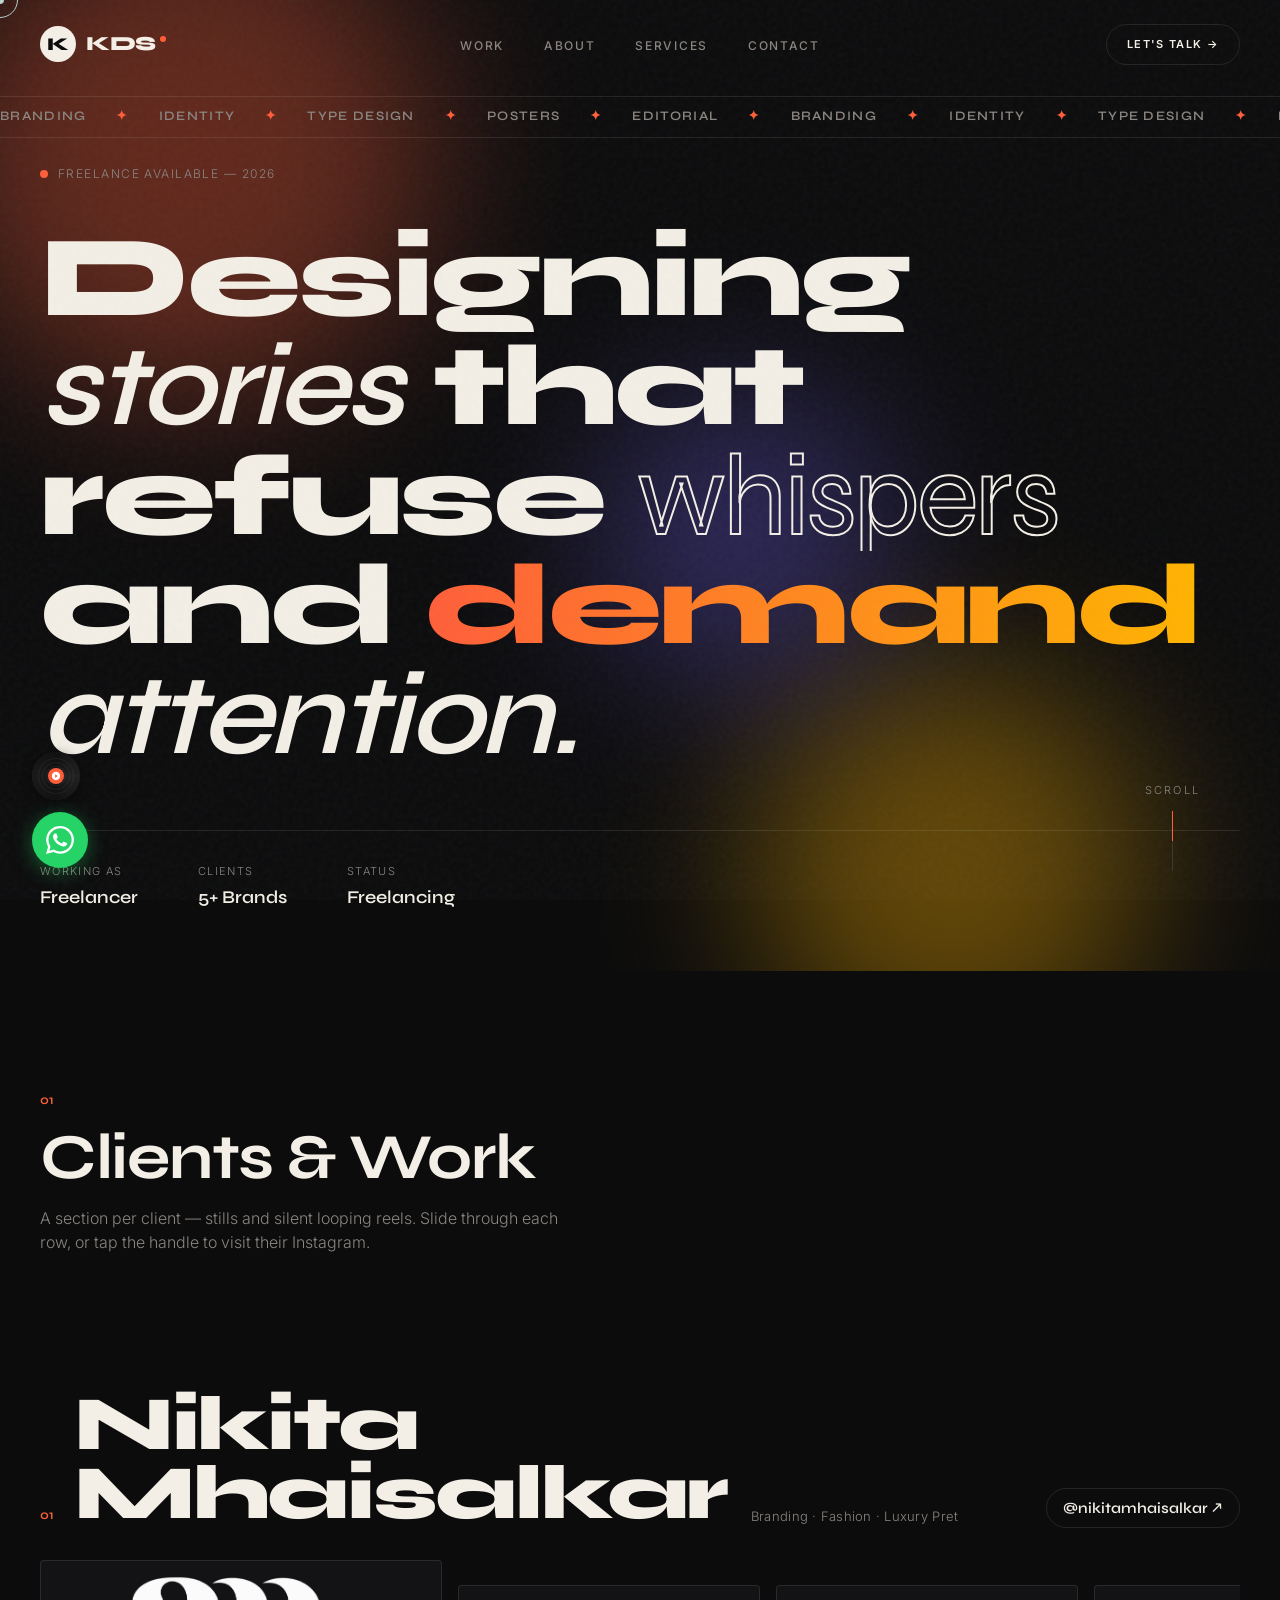
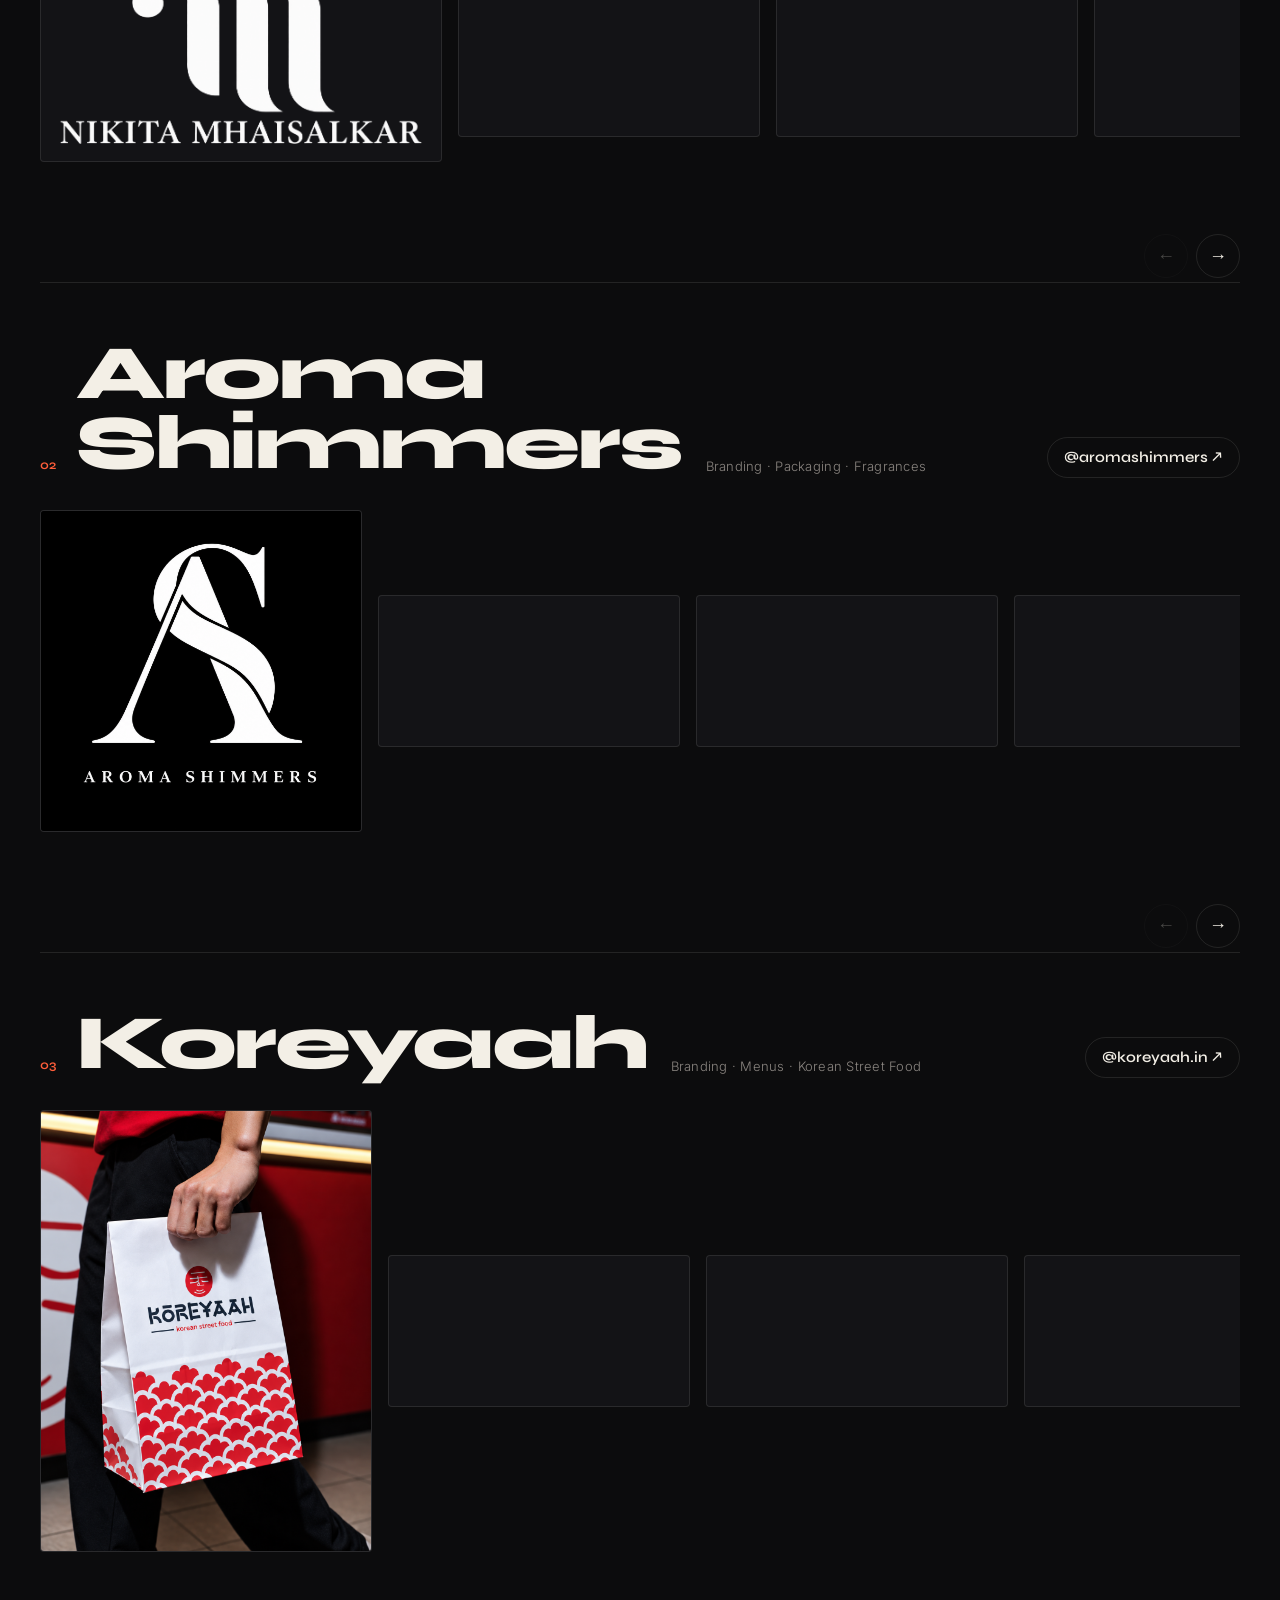
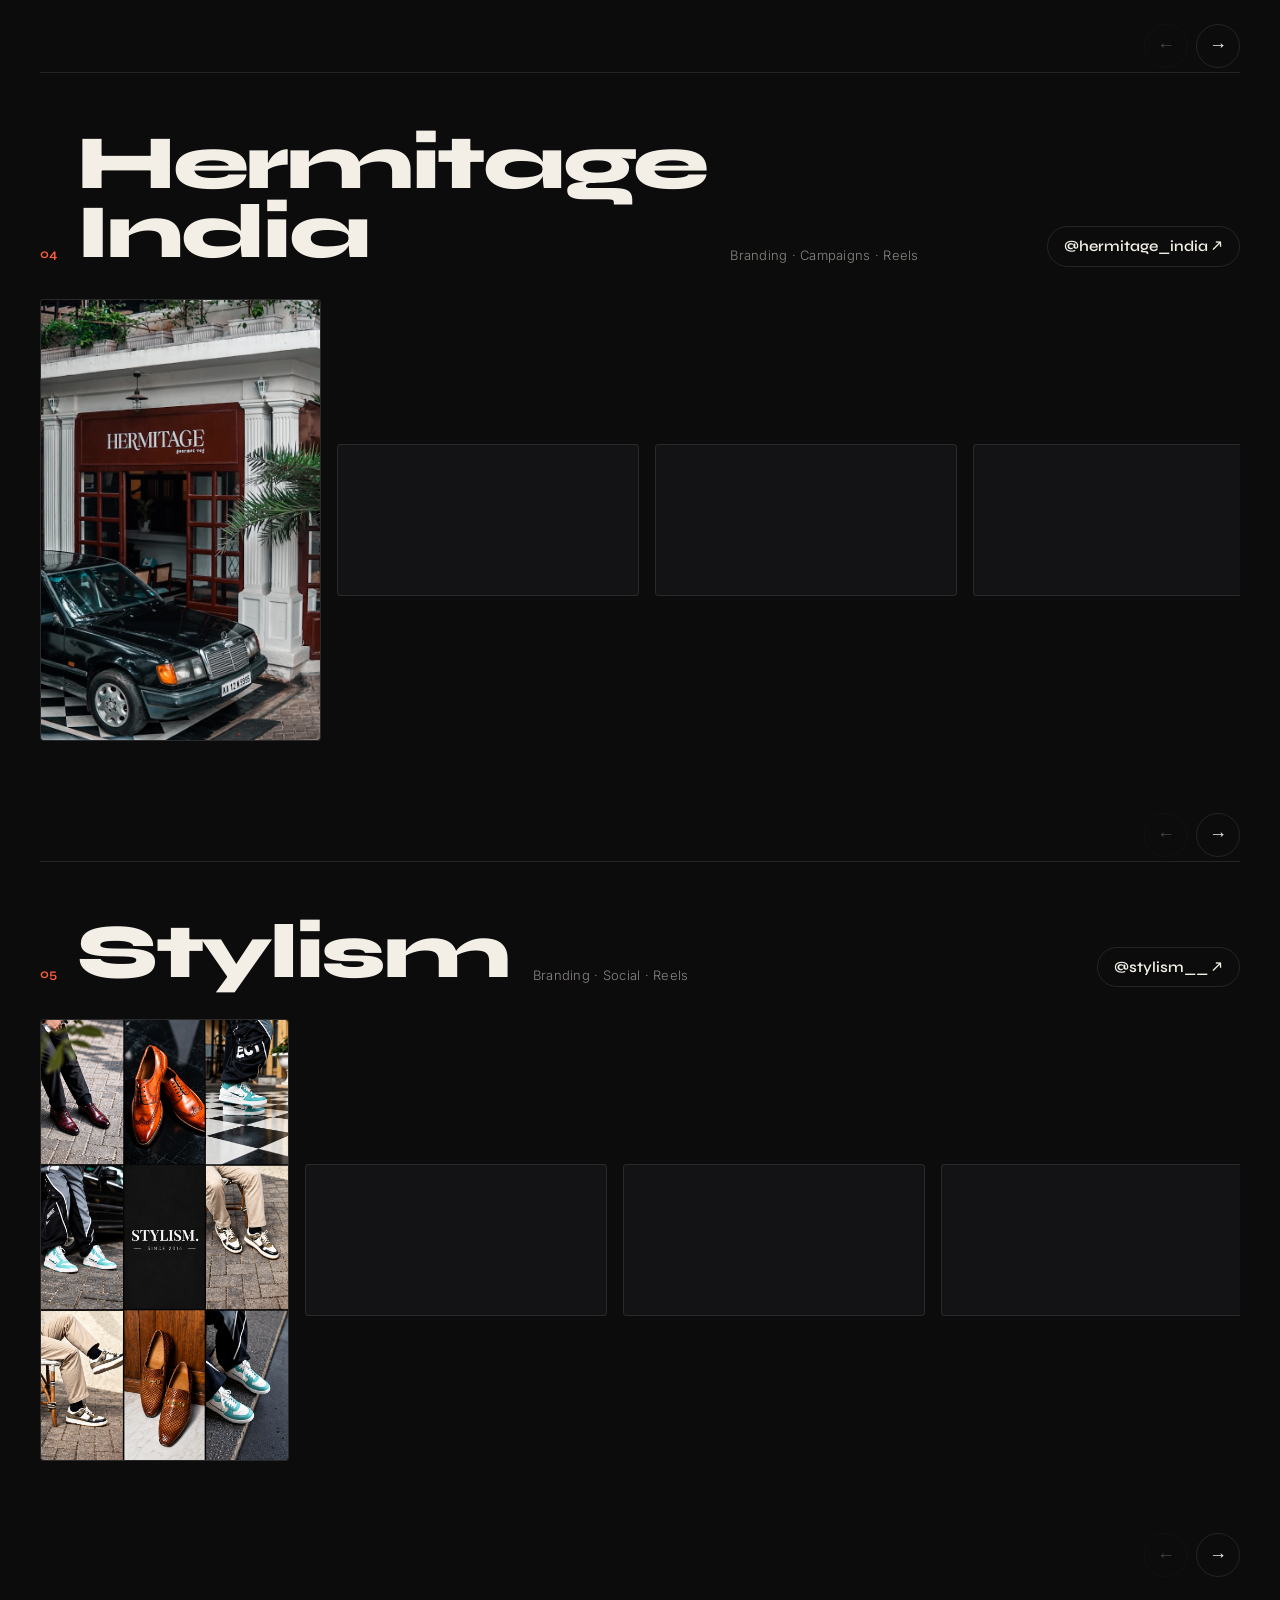
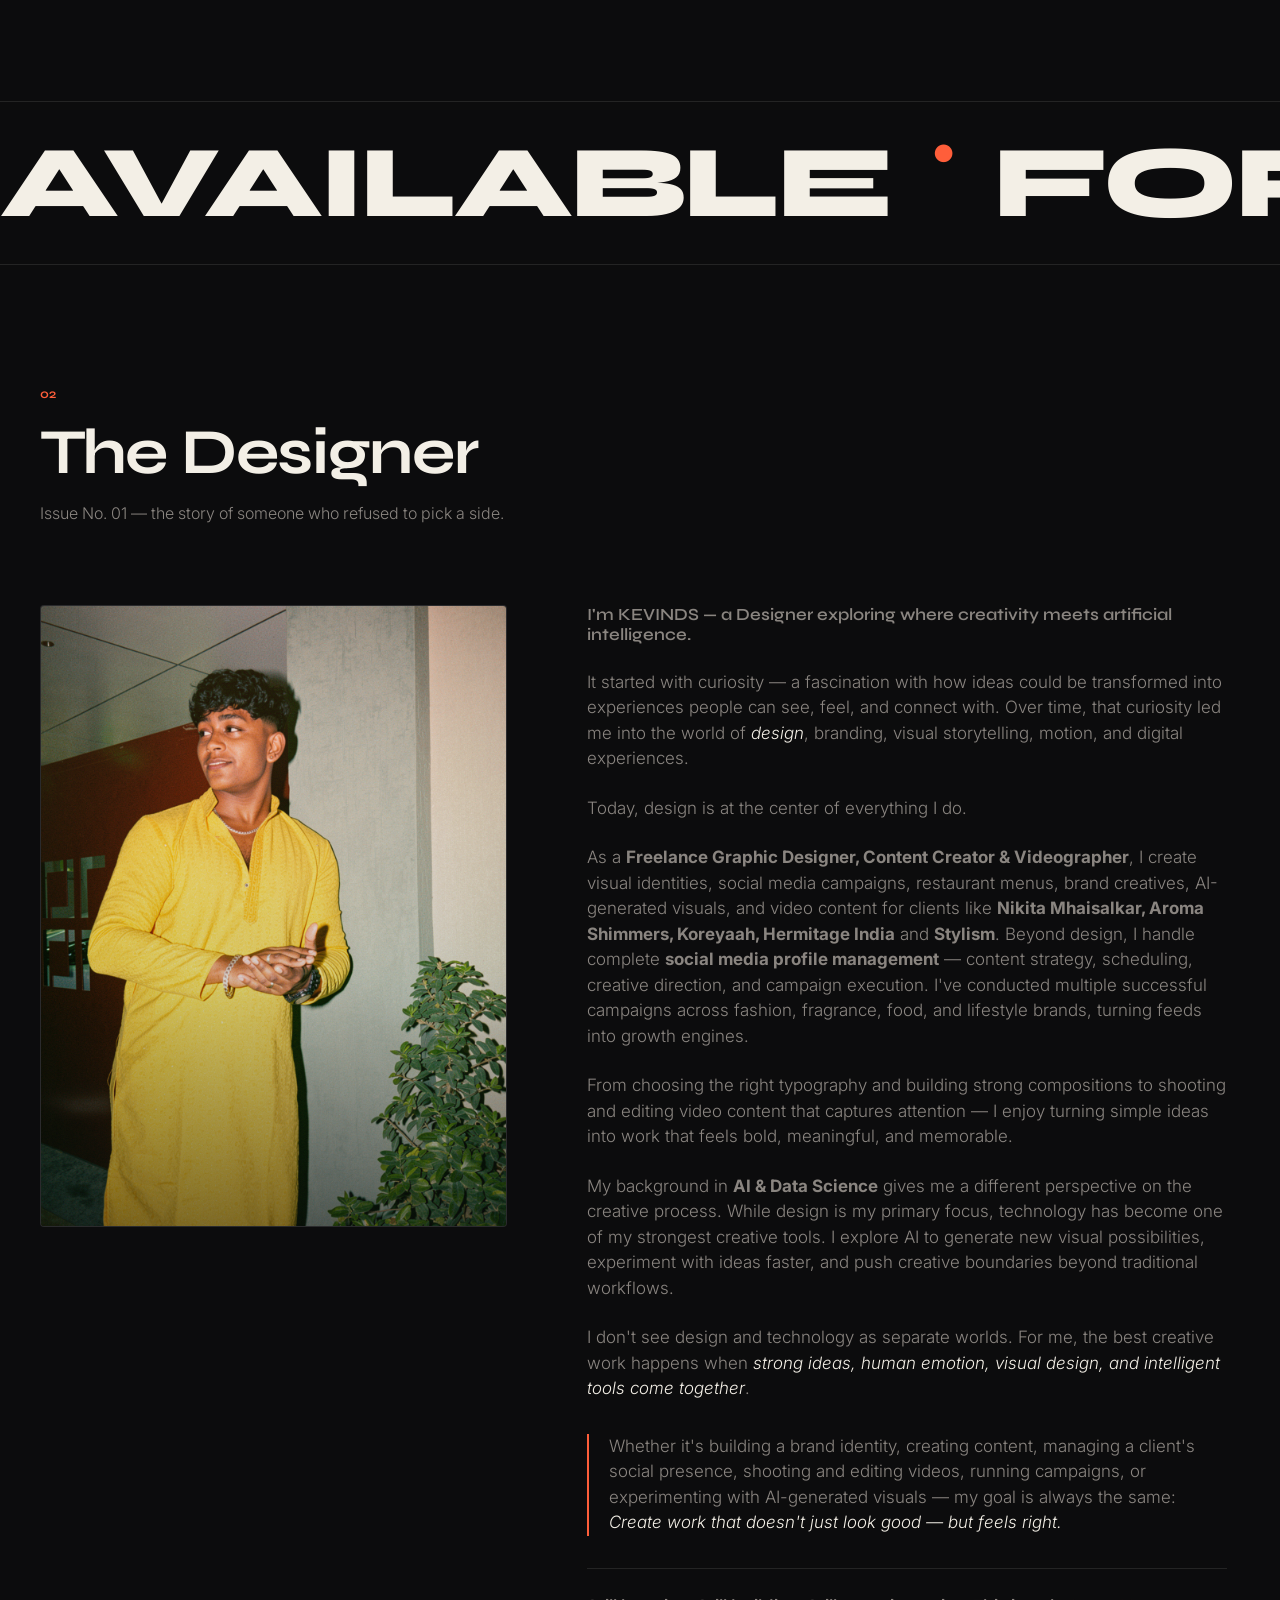
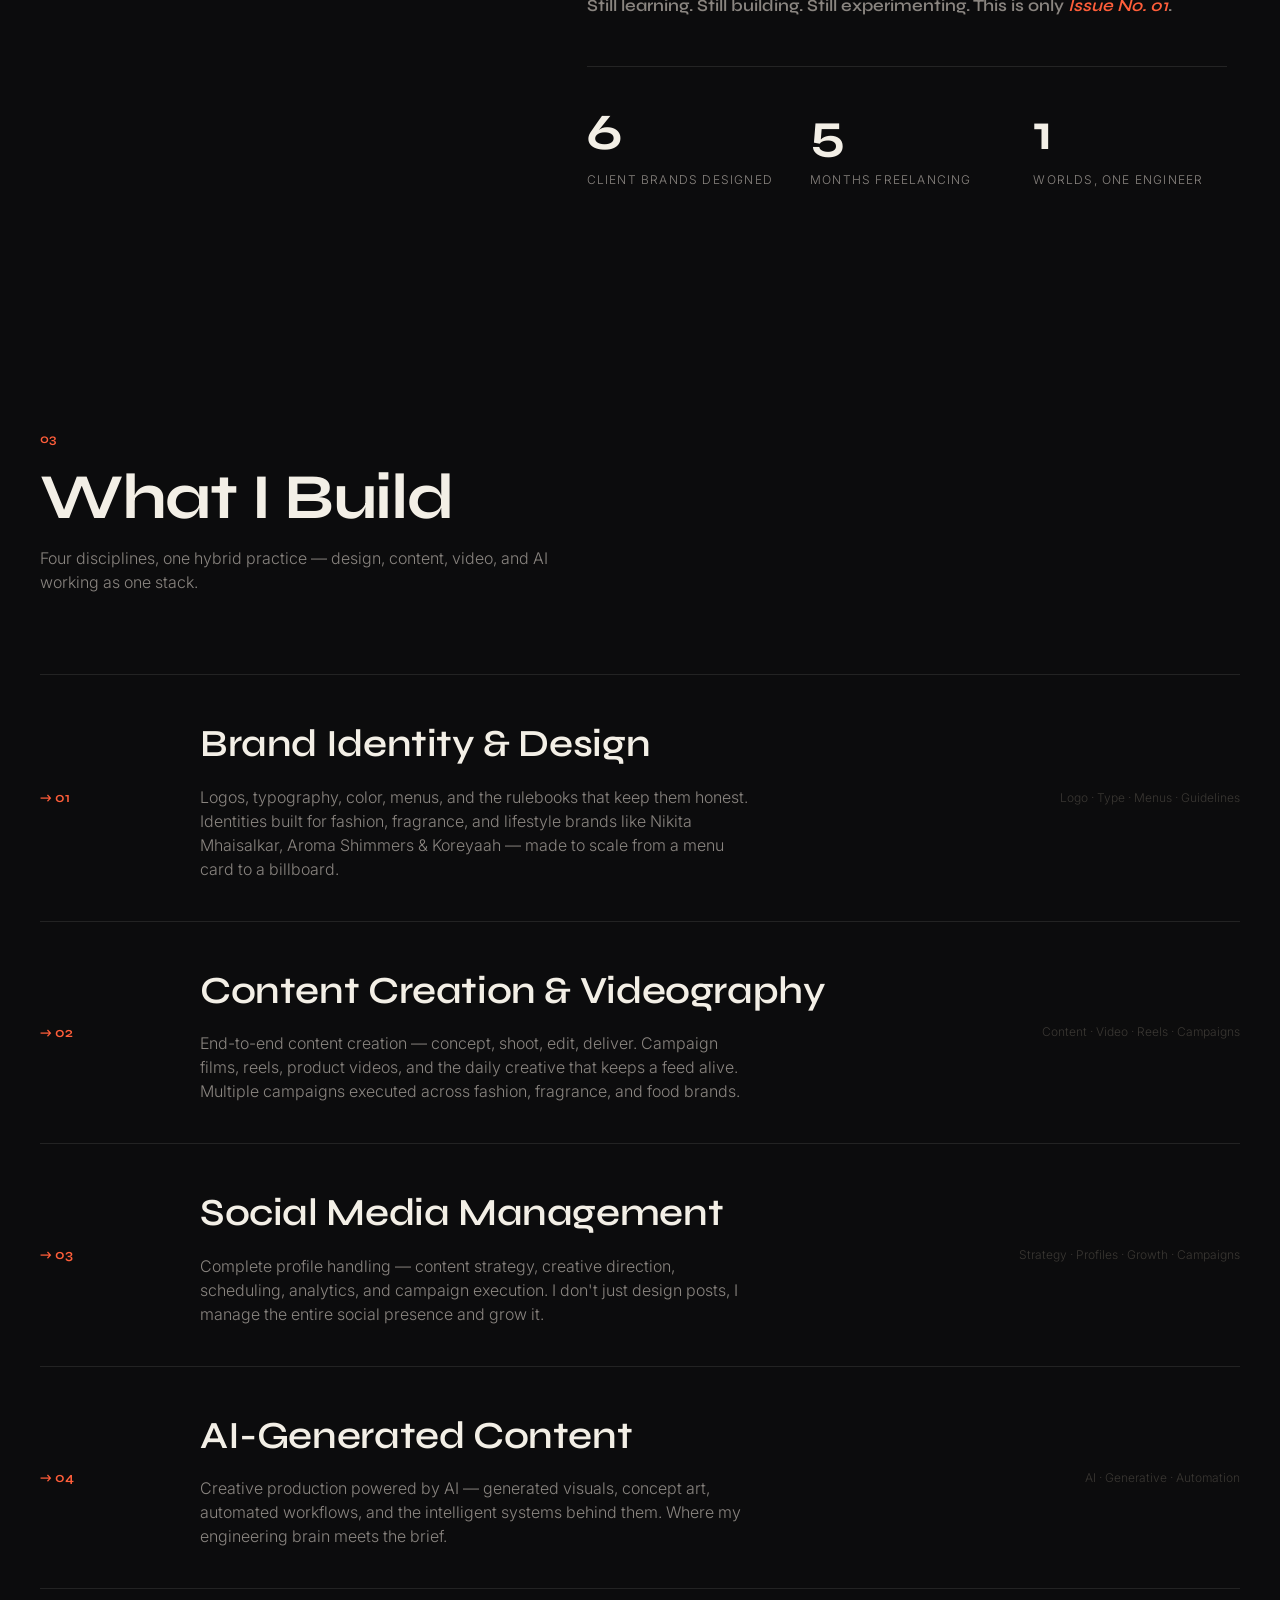
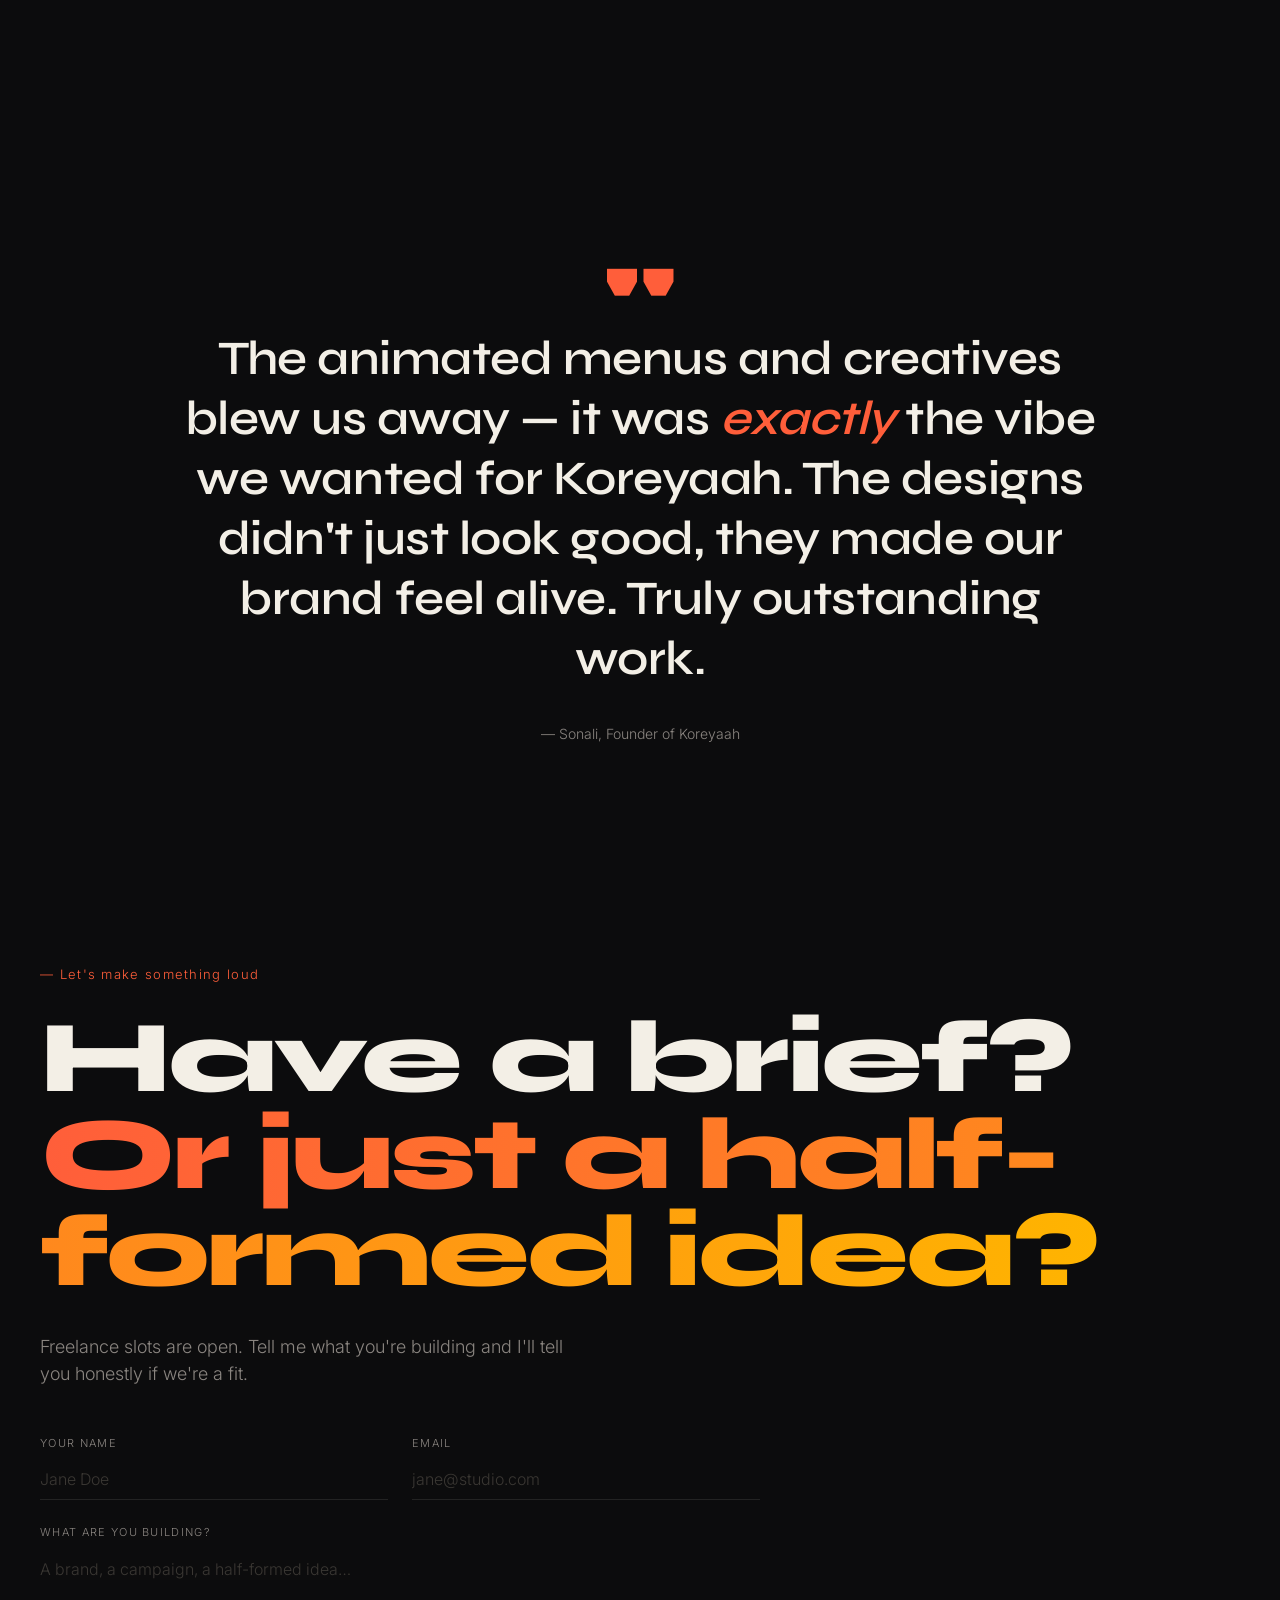
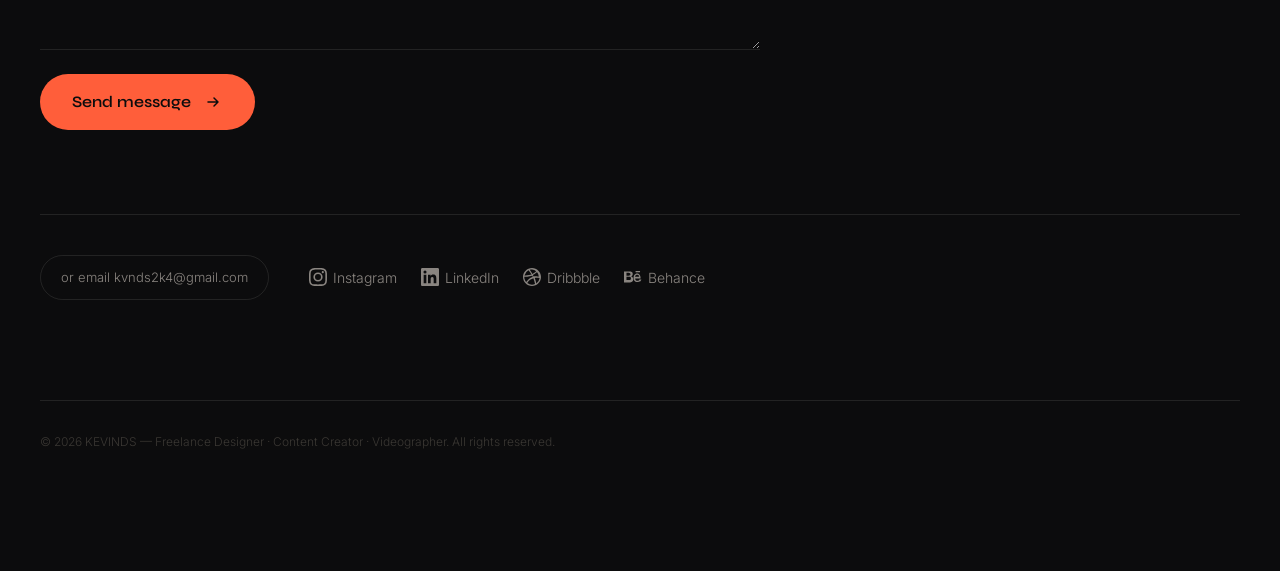
==== commit 4a3fb3c7: "Redesign preloader: cinematic film-style intro New preloader with film grain noise, vignette overlay" ====
--- a/index.html
+++ b/index.html
@@ -47,43 +47,26 @@
 <body>
   <!-- Preloader -->
   <div class="preloader" id="preloader">
-    <!-- Animated grid background -->
-    <div class="pre-grid"></div>
-    <!-- Floating particles -->
-    <div class="pre-particles">
+    <div class="pre-noise"></div>
+    <div class="pre-vignette"></div>
+    <div class="pre-lines">
       <span></span><span></span><span></span><span></span><span></span>
-      <span></span><span></span><span></span><span></span><span></span>
-      <span></span><span></span>
-    </div>
-    <!-- Main scene -->
-    <div class="pre-scene">
-      <div class="pre-glow"></div>
-      <!-- Outer rotating rings -->
-      <div class="pre-ring-outer"></div>
-      <div class="pre-ring-outer pre-ring-outer-2"></div>
-      <div class="pre-ring-outer pre-ring-outer-3"></div>
-      <!-- 3D Logo -->
-      <div class="pre-coin">
-        <div class="pre-coin-inner">
-          <div class="pre-coin-front"><img src="assets/logo.png" alt="K" class="pre-logo-img"></div>
-          <div class="pre-coin-back"><img src="assets/logo.png" alt="K" class="pre-logo-img pre-logo-flip"></div>
-          <div class="pre-coin-edge"></div>
-        </div>
-      </div>
-      <!-- Scanning line -->
-      <div class="pre-scanline"></div>
-    </div>
-    <!-- Info block -->
-    <div class="pre-info">
-      <div class="pre-name">
-        <span>K</span><span>R</span><span>A</span><span>Z</span><span>Z</span><span>I</span><span>E</span><span class="pre-dot"></span>
-      </div>
-      <div class="pre-tagline">DESIGN × CREATE × CAPTURE</div>
-      <div class="pre-count" id="preCounter">0</div>
-      <div class="pre-line">
-        <div class="pre-line-fill" id="preFill"></div>
-      </div>
-      <div class="pre-sub">Loading experience</div>
+    </div>
+    <div class="pre-content">
+      <div class="pre-top-tag">A KRAZZIE PRODUCTION</div>
+      <div class="pre-logo-reveal">
+        <div class="pre-logo-mask">
+          <img src="assets/logo.png" alt="KRAZZIE" class="pre-logo">
+        </div>
+        <div class="pre-glow-ring"></div>
+      </div>
+      <div class="pre-counter-wrap">
+        <div class="pre-bar"><div class="pre-bar-fill" id="preFill"></div></div>
+        <div class="pre-nums">
+          <span class="pre-percent" id="preCounter">0%</span>
+          <span class="pre-year">© 2026</span>
+        </div>
+      </div>
     </div>
   </div>
 
--- a/styles.css
+++ b/styles.css
@@ -19,284 +19,184 @@
 /* ===== Preloader ===== */
 .preloader {
   position: fixed; inset: 0; z-index: 10000;
-  background: #0a0a0a;
-  display: flex; flex-direction: column; align-items: center; justify-content: center;
-  gap: 48px; overflow: hidden;
+  background: #050505;
+  display: flex; align-items: center; justify-content: center;
+  overflow: hidden;
 }
 .preloader.exit {
-  animation: preloaderOut 0.8s cubic-bezier(0.7, 0, 0.3, 1) forwards;
-}
-@keyframes preloaderOut {
-  0% { clip-path: inset(0 0 0 0); }
-  100% { clip-path: inset(0 0 100% 0); }
+  animation: preExit 1.2s cubic-bezier(0.76, 0, 0.24, 1) forwards;
+}
+@keyframes preExit {
+  0% { clip-path: circle(100% at 50% 50%); }
+  100% { clip-path: circle(0% at 50% 40%); }
 }
 .preloader.gone { display: none; }
 body.loading { overflow: hidden; }
 
-/* Animated grid background */
-.pre-grid {
-  position: absolute; inset: 0;
-  background-image:
-    linear-gradient(rgba(255,94,58,0.04) 1px, transparent 1px),
-    linear-gradient(90deg, rgba(255,94,58,0.04) 1px, transparent 1px);
-  background-size: 60px 60px;
-  animation: gridMove 8s linear infinite;
-}
-@keyframes gridMove {
-  to { background-position: 60px 60px; }
-}
-
-/* Floating particles */
-.pre-particles {
-  position: absolute; inset: 0; overflow: hidden;
-}
-.pre-particles span {
-  position: absolute;
-  width: 3px; height: 3px;
-  background: var(--accent);
-  border-radius: 50%;
+/* Film grain */
+.pre-noise {
+  position: absolute; inset: -50%; z-index: 1;
+  background: url("data:image/svg+xml,%3Csvg viewBox='0 0 256 256' xmlns='http://www.w3.org/2000/svg'%3E%3Cfilter id='n'%3E%3CfeTurbulence type='fractalNoise' baseFrequency='0.9' numOctaves='4' stitchTiles='stitch'/%3E%3C/filter%3E%3Crect width='100%25' height='100%25' filter='url(%23n)' opacity='0.04'/%3E%3C/svg%3E");
+  animation: grain 0.5s steps(4) infinite;
+  pointer-events: none;
+}
+@keyframes grain {
+  0%, 100% { transform: translate(0, 0); }
+  25% { transform: translate(-5%, -5%); }
+  50% { transform: translate(5%, 5%); }
+  75% { transform: translate(-2%, 3%); }
+}
+
+/* Vignette */
+.pre-vignette {
+  position: absolute; inset: 0; z-index: 1;
+  background: radial-gradient(ellipse at center, transparent 40%, rgba(0,0,0,0.6) 100%);
+  pointer-events: none;
+}
+
+/* Horizontal scan lines */
+.pre-lines {
+  position: absolute; inset: 0; z-index: 2; pointer-events: none; overflow: hidden;
+}
+.pre-lines span {
+  position: absolute; left: 0; width: 100%; height: 1px;
+  background: rgba(232, 0, 0, 0.08);
+}
+.pre-lines span:nth-child(1) { top: 20%; animation: lineSweep 3s ease-in-out infinite; }
+.pre-lines span:nth-child(2) { top: 40%; animation: lineSweep 3s ease-in-out 0.6s infinite; }
+.pre-lines span:nth-child(3) { top: 60%; animation: lineSweep 3s ease-in-out 1.2s infinite; }
+.pre-lines span:nth-child(4) { top: 80%; animation: lineSweep 3s ease-in-out 1.8s infinite; }
+.pre-lines span:nth-child(5) { top: 50%; height: 2px; background: rgba(232,0,0,0.04); animation: lineSweep 4s ease-in-out 0.3s infinite; }
+@keyframes lineSweep {
+  0%, 100% { opacity: 0; transform: scaleX(0); }
+  50% { opacity: 1; transform: scaleX(1); }
+}
+
+/* Content */
+.pre-content {
+  position: relative; z-index: 3;
+  display: flex; flex-direction: column;
+  align-items: center;
+  width: min(320px, 85vw);
+}
+
+/* Top tag */
+.pre-top-tag {
+  font-family: 'Inter', sans-serif;
+  font-size: 10px; font-weight: 500;
+  letter-spacing: 0.4em;
+  text-transform: uppercase;
+  color: rgba(255,255,255,0.2);
+  margin-bottom: 48px;
   opacity: 0;
-  animation: particleFloat 4s ease-in-out infinite;
-}
-.pre-particles span:nth-child(1)  { left: 10%; animation-delay: 0s; animation-duration: 3.5s; }
-.pre-particles span:nth-child(2)  { left: 20%; animation-delay: 0.4s; animation-duration: 4.2s; }
-.pre-particles span:nth-child(3)  { left: 30%; animation-delay: 0.8s; width: 2px; height: 2px; }
-.pre-particles span:nth-child(4)  { left: 45%; animation-delay: 1.2s; animation-duration: 3.8s; }
-.pre-particles span:nth-child(5)  { left: 55%; animation-delay: 0.2s; }
-.pre-particles span:nth-child(6)  { left: 65%; animation-delay: 1.5s; animation-duration: 4.5s; width: 2px; height: 2px; }
-.pre-particles span:nth-child(7)  { left: 75%; animation-delay: 0.6s; }
-.pre-particles span:nth-child(8)  { left: 85%; animation-delay: 1s; animation-duration: 3.2s; }
-.pre-particles span:nth-child(9)  { left: 40%; animation-delay: 1.8s; width: 4px; height: 4px; background: var(--accent-2); }
-.pre-particles span:nth-child(10) { left: 60%; animation-delay: 0.3s; animation-duration: 5s; }
-.pre-particles span:nth-child(11) { left: 15%; animation-delay: 2s; width: 2px; height: 2px; background: var(--accent-2); }
-.pre-particles span:nth-child(12) { left: 90%; animation-delay: 0.7s; }
-@keyframes particleFloat {
-  0% { bottom: -5%; opacity: 0; transform: translateX(0); }
-  20% { opacity: 0.8; }
-  80% { opacity: 0.6; }
-  100% { bottom: 105%; opacity: 0; transform: translateX(30px); }
-}
-
-/* 3D scene */
-.pre-scene {
-  position: relative; width: 160px; height: 160px;
-  perspective: 800px;
-  opacity: 0; transform: scale(0.5);
-  animation: sceneIn 0.8s cubic-bezier(0.34, 1.56, 0.64, 1) 0.2s forwards;
-}
-@keyframes sceneIn {
-  to { opacity: 1; transform: scale(1); }
-}
-
-/* Glow behind logo */
-.pre-glow {
-  position: absolute; top: 50%; left: 50%;
-  width: 280px; height: 280px;
-  transform: translate(-50%, -50%);
-  background: radial-gradient(circle, rgba(255,94,58,0.2) 0%, rgba(255,180,0,0.08) 40%, transparent 70%);
-  animation: glowPulse 2.5s ease-in-out infinite;
-}
-@keyframes glowPulse {
-  0%, 100% { opacity: 0.5; transform: translate(-50%,-50%) scale(1); }
-  50% { opacity: 1; transform: translate(-50%,-50%) scale(1.4); }
-}
-
-/* Outer rotating rings */
-.pre-ring-outer {
-  position: absolute; top: 50%; left: 50%;
-  width: 140px; height: 140px;
-  border: 1px solid rgba(255,94,58,0.2);
-  border-top-color: var(--accent);
-  border-radius: 50%;
-  transform: translate(-50%, -50%);
-  animation: ringRotate 2s linear infinite;
-}
-.pre-ring-outer-2 {
-  width: 155px; height: 155px;
-  border-color: rgba(255,180,0,0.1);
-  border-right-color: var(--accent-2);
-  animation: ringRotate 3s linear infinite reverse;
-}
-.pre-ring-outer-3 {
-  width: 125px; height: 125px;
-  border-color: rgba(243,239,230,0.05);
-  border-bottom-color: rgba(243,239,230,0.3);
-  animation: ringRotate 4s linear infinite;
-}
-@keyframes ringRotate { to { transform: translate(-50%, -50%) rotate(360deg); } }
-
-/* 3D coin with logo image */
-.pre-coin {
-  position: absolute; top: 50%; left: 50%;
-  width: 100px; height: 100px;
-  transform-style: preserve-3d;
-  transform: translate(-50%, -50%);
-}
-.pre-coin-inner {
+  animation: preTagIn 0.6s ease 0.1s forwards;
+}
+@keyframes preTagIn {
+  from { opacity: 0; letter-spacing: 0.8em; }
+  to { opacity: 1; letter-spacing: 0.4em; }
+}
+
+/* Logo reveal */
+.pre-logo-reveal {
+  position: relative;
+  width: 160px; height: 160px;
+  margin-bottom: 48px;
+}
+
+.pre-logo-mask {
   width: 100%; height: 100%;
-  transform-style: preserve-3d;
-  animation: coinSpin 3s ease-in-out infinite;
-}
-@keyframes coinSpin {
-  0% { transform: rotateY(0deg) rotateX(10deg); }
-  25% { transform: rotateY(90deg) rotateX(-5deg); }
-  50% { transform: rotateY(180deg) rotateX(10deg); }
-  75% { transform: rotateY(270deg) rotateX(-5deg); }
-  100% { transform: rotateY(360deg) rotateX(10deg); }
-}
-.pre-coin-front, .pre-coin-back {
-  position: absolute; inset: 0;
-  border-radius: 16px;
-  display: grid; place-items: center;
-  backface-visibility: hidden;
+  border-radius: 24px;
   overflow: hidden;
-}
-.pre-coin-front {
+  opacity: 0;
+  transform: scale(0.8) rotateX(15deg);
+  animation: logoReveal 0.8s cubic-bezier(0.16, 1, 0.3, 1) 0.3s forwards;
+  box-shadow:
+    0 0 0 1px rgba(232, 0, 0, 0.15),
+    0 8px 40px rgba(232, 0, 0, 0.2),
+    0 30px 80px rgba(0, 0, 0, 0.6);
+  perspective: 600px;
+}
+@keyframes logoReveal {
+  to { opacity: 1; transform: scale(1) rotateX(0deg); }
+}
+
+.pre-logo {
+  width: 100%; height: 100%; object-fit: cover; display: block;
+}
+
+/* Glow ring around logo */
+.pre-glow-ring {
+  position: absolute; inset: -8px;
+  border: 1px solid transparent;
+  border-radius: 30px;
+  background: conic-gradient(from 0deg, transparent 0%, rgba(232,0,0,0.5) 25%, transparent 50%, rgba(232,0,0,0.3) 75%, transparent 100%) border-box;
+  -webkit-mask: linear-gradient(#fff 0 0) padding-box, linear-gradient(#fff 0 0);
+  -webkit-mask-composite: xor;
+  mask-composite: exclude;
+  animation: ringRotate 3s linear infinite;
+  opacity: 0;
+  animation: ringGlow 3s linear 0.8s infinite, ringFadeIn 0.5s ease 0.8s forwards;
+}
+@keyframes ringGlow {
+  to { transform: rotate(360deg); }
+}
+@keyframes ringFadeIn {
+  to { opacity: 0.6; }
+}
+
+/* Counter area */
+.pre-counter-wrap {
+  width: 100%;
+  opacity: 0;
+  animation: preFadeUp 0.5s ease 0.7s forwards;
+}
+@keyframes preFadeUp {
+  from { opacity: 0; transform: translateY(12px); }
+  to { opacity: 1; transform: translateY(0); }
+}
+
+/* Progress bar */
+.pre-bar {
+  width: 100%; height: 1px;
+  background: rgba(255,255,255,0.06);
+  overflow: hidden;
+  margin-bottom: 16px;
+}
+.pre-bar-fill {
+  height: 100%; width: 0%;
   background: #e80000;
-  transform: translateZ(4px);
-  box-shadow: 0 0 40px rgba(255,94,58,0.4), 0 0 80px rgba(255,94,58,0.15);
-}
-.pre-coin-back {
-  background: #e80000;
-  transform: rotateY(180deg) translateZ(4px);
-  box-shadow: 0 0 40px rgba(255,180,0,0.3);
-}
-.pre-logo-img {
-  width: 90%; height: 90%; object-fit: contain;
-}
-.pre-logo-flip {
-  transform: scaleX(-1);
-}
-.pre-coin-edge {
-  position: absolute; top: 50%; left: 50%;
-  width: 100px; height: 100px;
-  transform: translate(-50%, -50%);
-  transform-style: preserve-3d;
-}
-.pre-coin-edge::before {
-  content: ''; position: absolute;
-  top: 0; left: 50%; width: 8px; height: 100%;
-  transform: translateX(-50%) rotateY(90deg);
-  background: linear-gradient(180deg, #e80000, #cc0000);
-  border-radius: 2px;
-}
-
-/* Scanning line effect */
-.pre-scanline {
-  position: absolute; top: 0; left: 50%;
-  width: 160px; height: 2px;
-  transform: translateX(-50%);
-  background: linear-gradient(90deg, transparent, var(--accent), transparent);
-  opacity: 0.6;
-  animation: scanDown 2s ease-in-out infinite;
-}
-@keyframes scanDown {
-  0%, 100% { top: 0; opacity: 0; }
-  10% { opacity: 0.6; }
-  90% { opacity: 0.6; }
-  50% { top: 100%; }
-}
-
-/* Info block */
-.pre-info {
-  display: flex; flex-direction: column; align-items: center;
-  transition: opacity 0.4s ease, transform 0.5s var(--ease);
-}
-.preloader.exit .pre-info {
-  opacity: 0; transform: translateY(-40px) scale(0.9);
-  transition: opacity 0.3s ease, transform 0.4s var(--ease);
-}
-.preloader.exit .pre-scene {
-  opacity: 0; transform: scale(1.5);
-  transition: opacity 0.3s ease, transform 0.5s var(--ease);
-}
-.preloader.exit .pre-particles { opacity: 0; transition: opacity 0.3s ease; }
-.preloader.exit .pre-grid { opacity: 0; transition: opacity 0.3s ease; }
-
-/* Brand name — KRAZZIE */
-.pre-name {
-  display: flex; align-items: center; gap: 2px;
-  margin-bottom: 8px; overflow: hidden; height: 40px;
-}
-.pre-name span {
+  transition: width 0.15s ease-out;
+  box-shadow: 0 0 8px rgba(232, 0, 0, 0.6), 0 0 20px rgba(232, 0, 0, 0.2);
+}
+
+/* Numbers row */
+.pre-nums {
+  display: flex; justify-content: space-between; align-items: center;
+}
+.pre-percent {
   font-family: 'Syne', sans-serif; font-weight: 800;
-  font-size: 32px; letter-spacing: 0.12em; color: #f5f5f5;
-  display: inline-block;
-  transform: translateY(110%);
-  animation: nameUp 0.4s var(--ease) forwards;
-}
-.pre-name span:nth-child(1) { animation-delay: 0.3s; }
-.pre-name span:nth-child(2) { animation-delay: 0.38s; }
-.pre-name span:nth-child(3) { animation-delay: 0.46s; }
-.pre-name span:nth-child(4) { animation-delay: 0.54s; }
-.pre-name span:nth-child(5) { animation-delay: 0.62s; }
-.pre-name span:nth-child(6) { animation-delay: 0.70s; }
-.pre-name span:nth-child(7) { animation-delay: 0.78s; }
-.pre-dot {
-  width: 8px; height: 8px; border-radius: 50%;
-  background: var(--accent);
-  margin-left: 4px; align-self: flex-start; margin-top: 6px;
-  transform: translateY(110%) scale(0);
-  animation: nameUp 0.3s var(--ease) 0.86s forwards;
-}
-@keyframes nameUp { to { transform: translateY(0) scale(1); } }
-
-/* Tagline */
-.pre-tagline {
-  font-family: 'Inter', sans-serif; font-size: 10px; font-weight: 500;
-  letter-spacing: 0.35em; text-transform: uppercase;
-  color: var(--accent);
-  margin-bottom: 20px;
-  opacity: 0;
-  animation: fadeUp 0.4s ease 0.9s forwards;
-}
-
-/* Counter */
-.pre-count {
-  font-family: 'Syne', sans-serif; font-weight: 800;
-  font-size: clamp(56px, 16vw, 140px);
-  line-height: 0.85; letter-spacing: -0.05em;
-  background: linear-gradient(180deg, #f5f5f5 20%, rgba(245,245,245,0.2) 100%);
-  -webkit-background-clip: text; background-clip: text;
-  -webkit-text-fill-color: transparent;
-  margin-bottom: 20px;
-  opacity: 0; transform: translateY(20px);
-  animation: countIn 0.5s var(--ease) 0.6s forwards;
-}
-@keyframes countIn { to { opacity: 1; transform: translateY(0); } }
-
-/* Progress line */
-.pre-line {
-  width: min(220px, 60vw); height: 2px;
-  background: rgba(255,255,255,0.08); border-radius: 2px;
-  overflow: hidden; margin-bottom: 14px;
-  opacity: 0;
-  animation: fadeUp 0.3s ease 0.7s forwards;
-}
-.pre-line-fill {
-  height: 100%; width: 0%;
-  background: linear-gradient(90deg, var(--accent), var(--accent-2), var(--accent));
-  background-size: 200% 100%;
-  animation: fillShimmer 2s linear infinite;
-  border-radius: 2px;
-  transition: width 0.2s ease-out;
-}
-@keyframes fillShimmer {
-  to { background-position: 200% 0; }
-}
-
-/* Subtitle */
-.pre-sub {
-  font-family: 'Inter', sans-serif; font-size: 11px; font-weight: 400;
-  letter-spacing: 0.2em; text-transform: uppercase;
-  color: rgba(255,255,255,0.3);
-  opacity: 0;
-  animation: fadeUp 0.3s ease 0.8s forwards;
-}
-@keyframes fadeUp {
-  from { opacity: 0; transform: translateY(8px); }
-  to { opacity: 1; transform: translateY(0); }
-}
+  font-size: 13px; letter-spacing: 0.08em;
+  color: rgba(255,255,255,0.7);
+}
+.pre-year {
+  font-family: 'Inter', sans-serif; font-size: 10px; font-weight: 400;
+  letter-spacing: 0.2em;
+  color: rgba(255,255,255,0.15);
+}
+
+/* Exit animations */
+.preloader.exit .pre-content {
+  animation: contentOut 0.5s ease forwards;
+}
+@keyframes contentOut {
+  to { opacity: 0; transform: scale(0.9); filter: blur(10px); }
+}
+.preloader.exit .pre-noise,
+.preloader.exit .pre-vignette,
+.preloader.exit .pre-lines {
+  animation: fadeOut 0.4s ease forwards;
+}
+@keyframes fadeOut { to { opacity: 0; } }
 
 body {
   background: var(--bg);
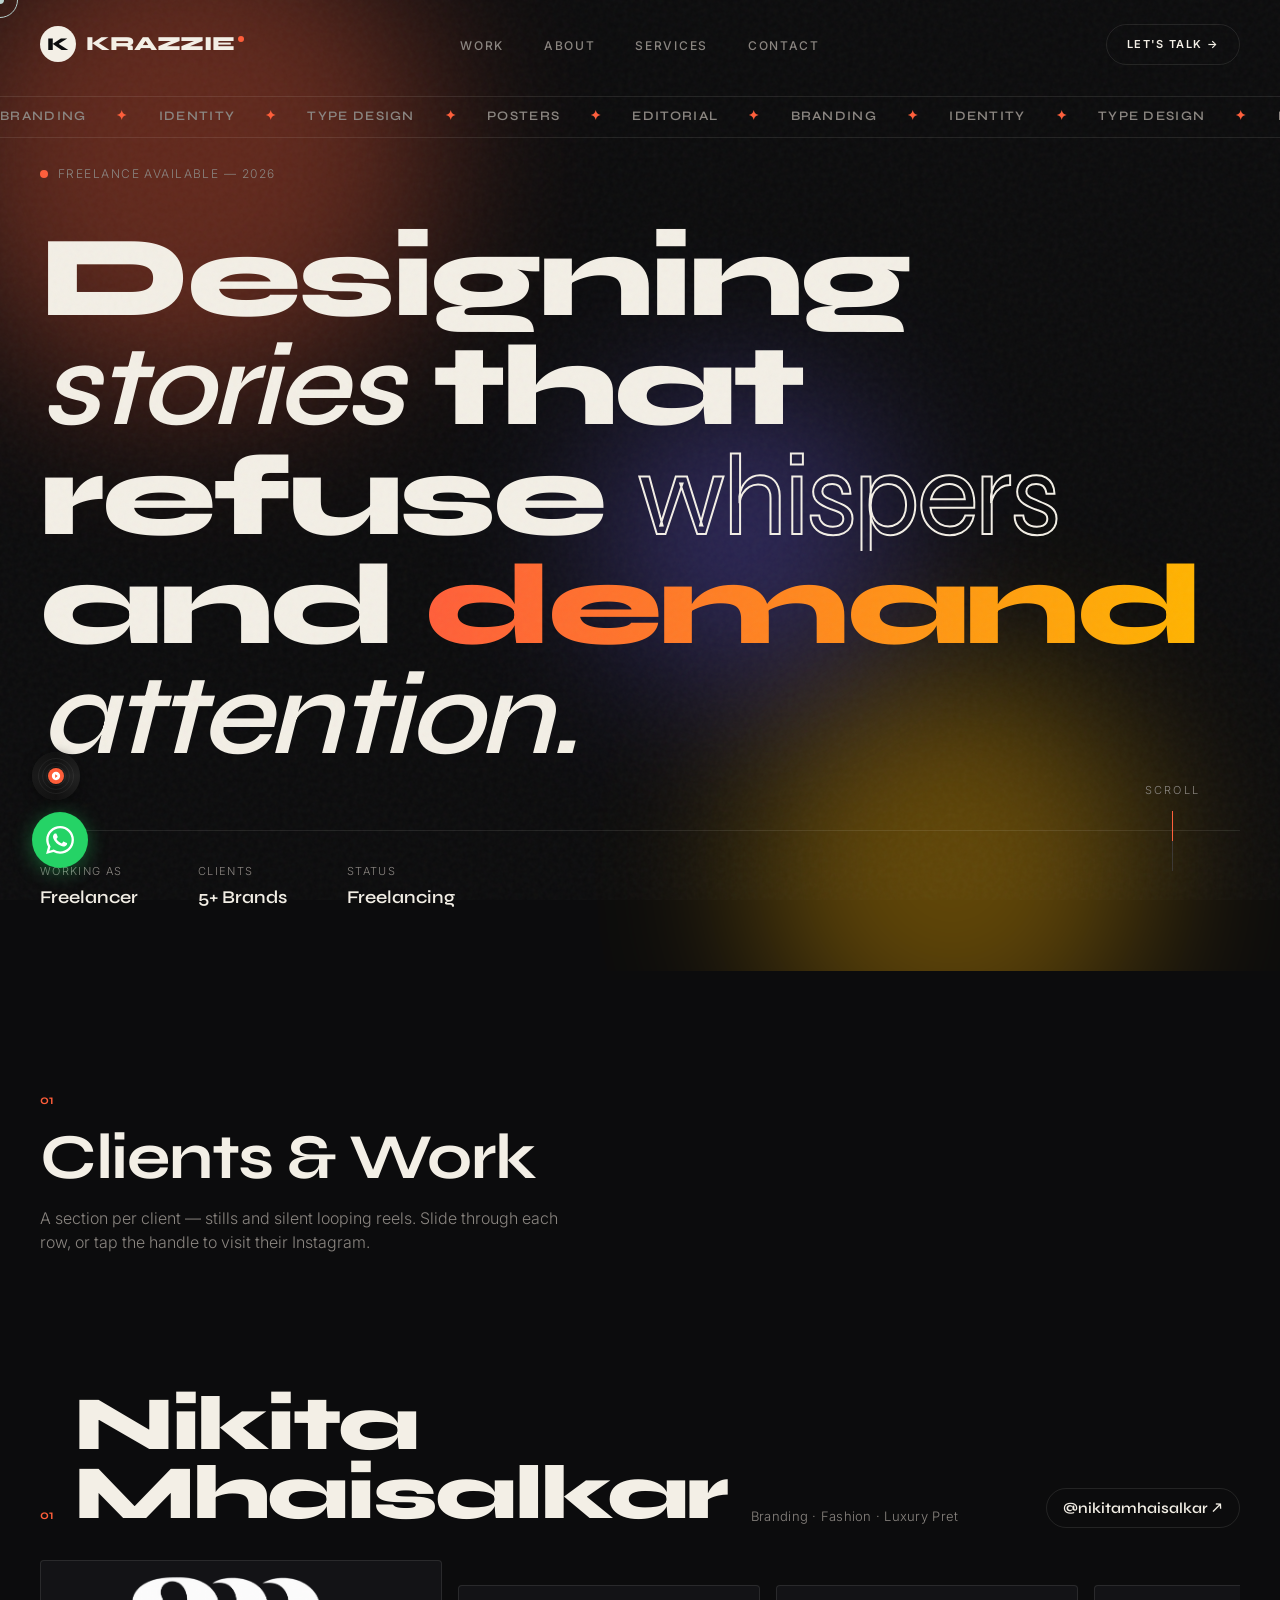
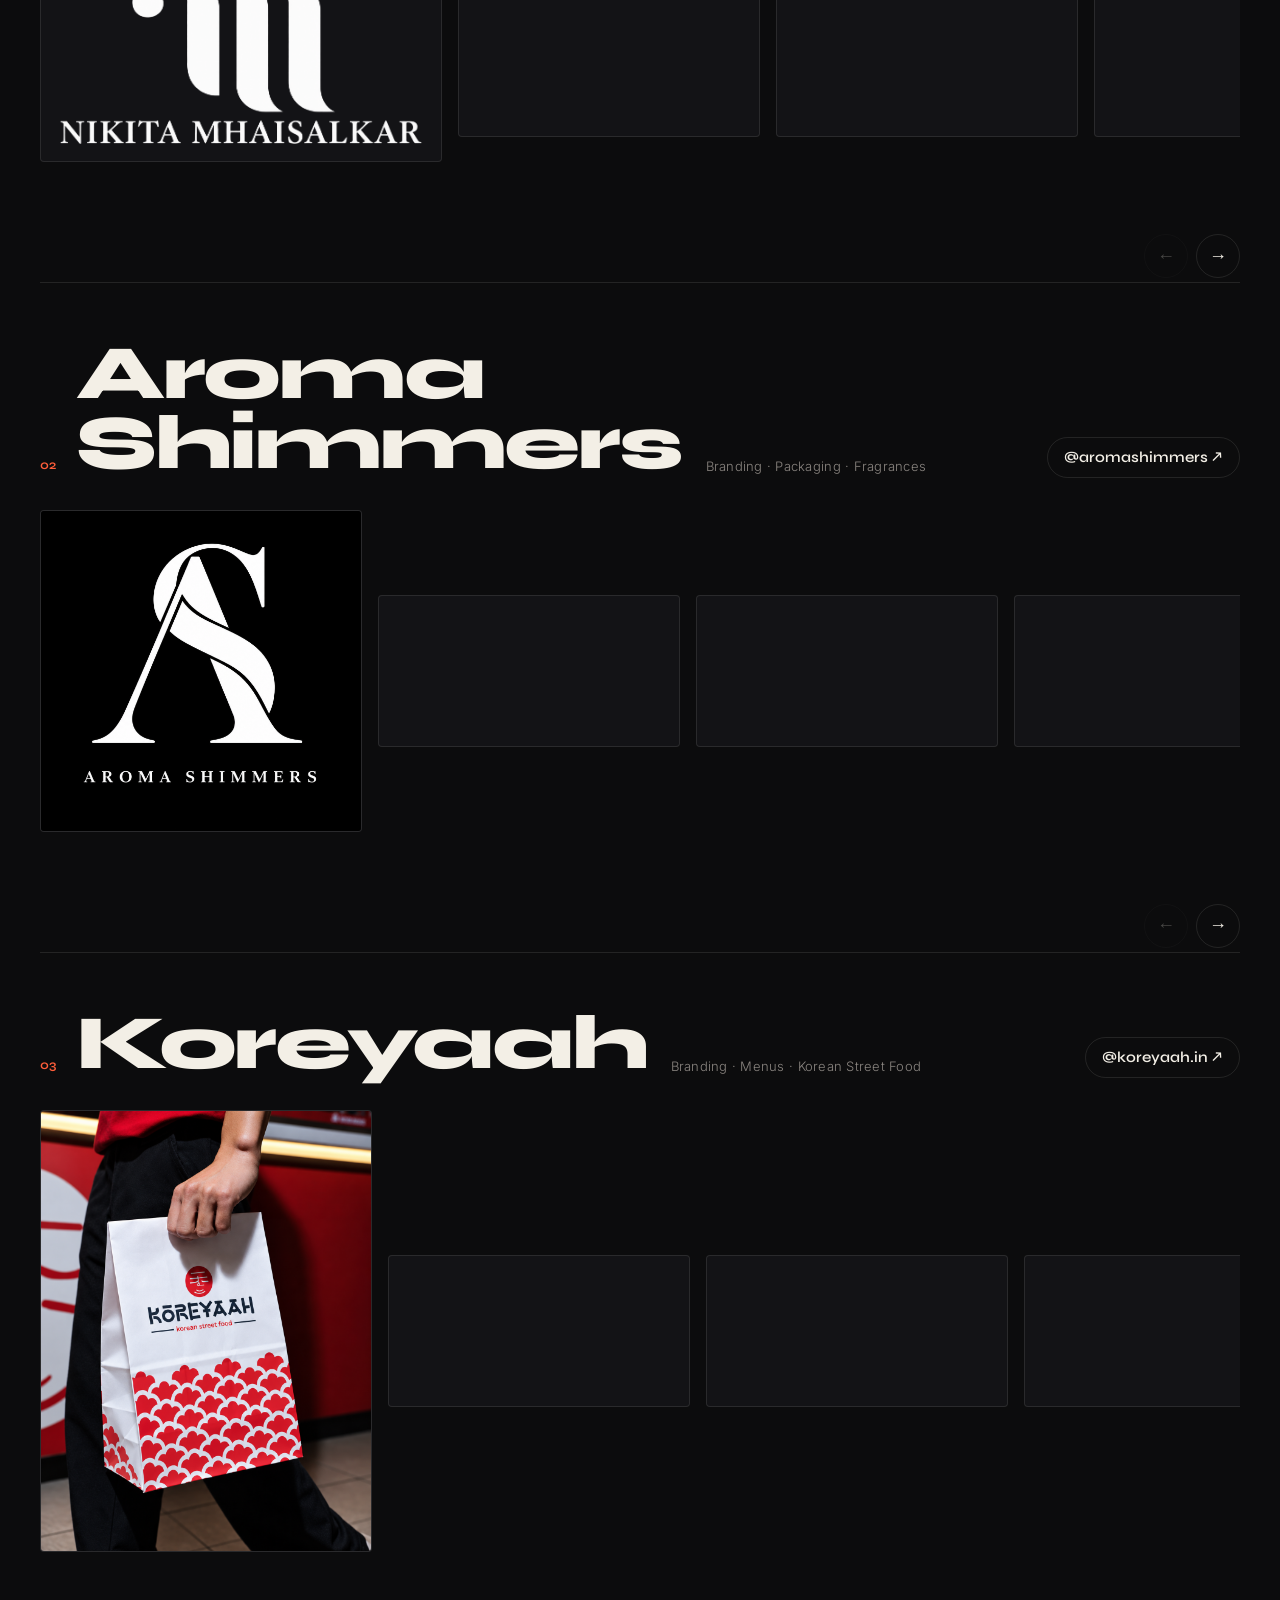
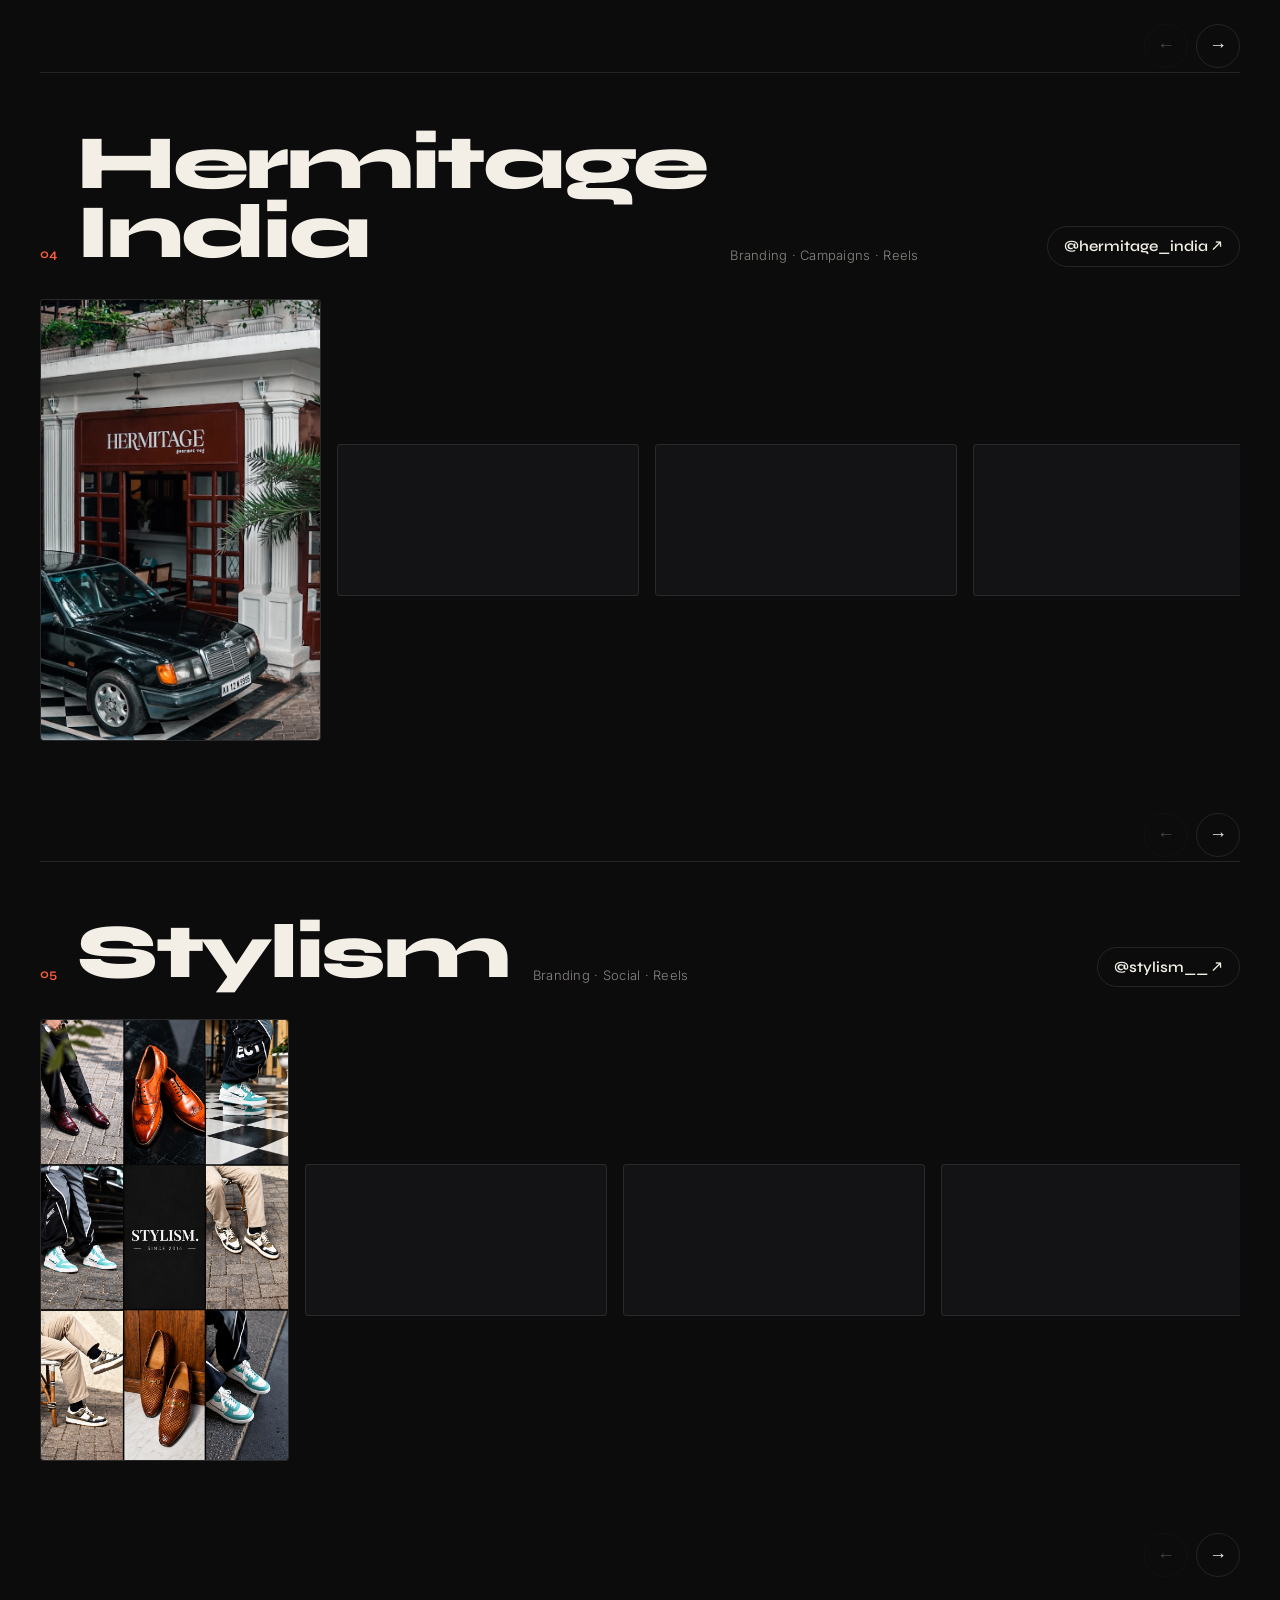
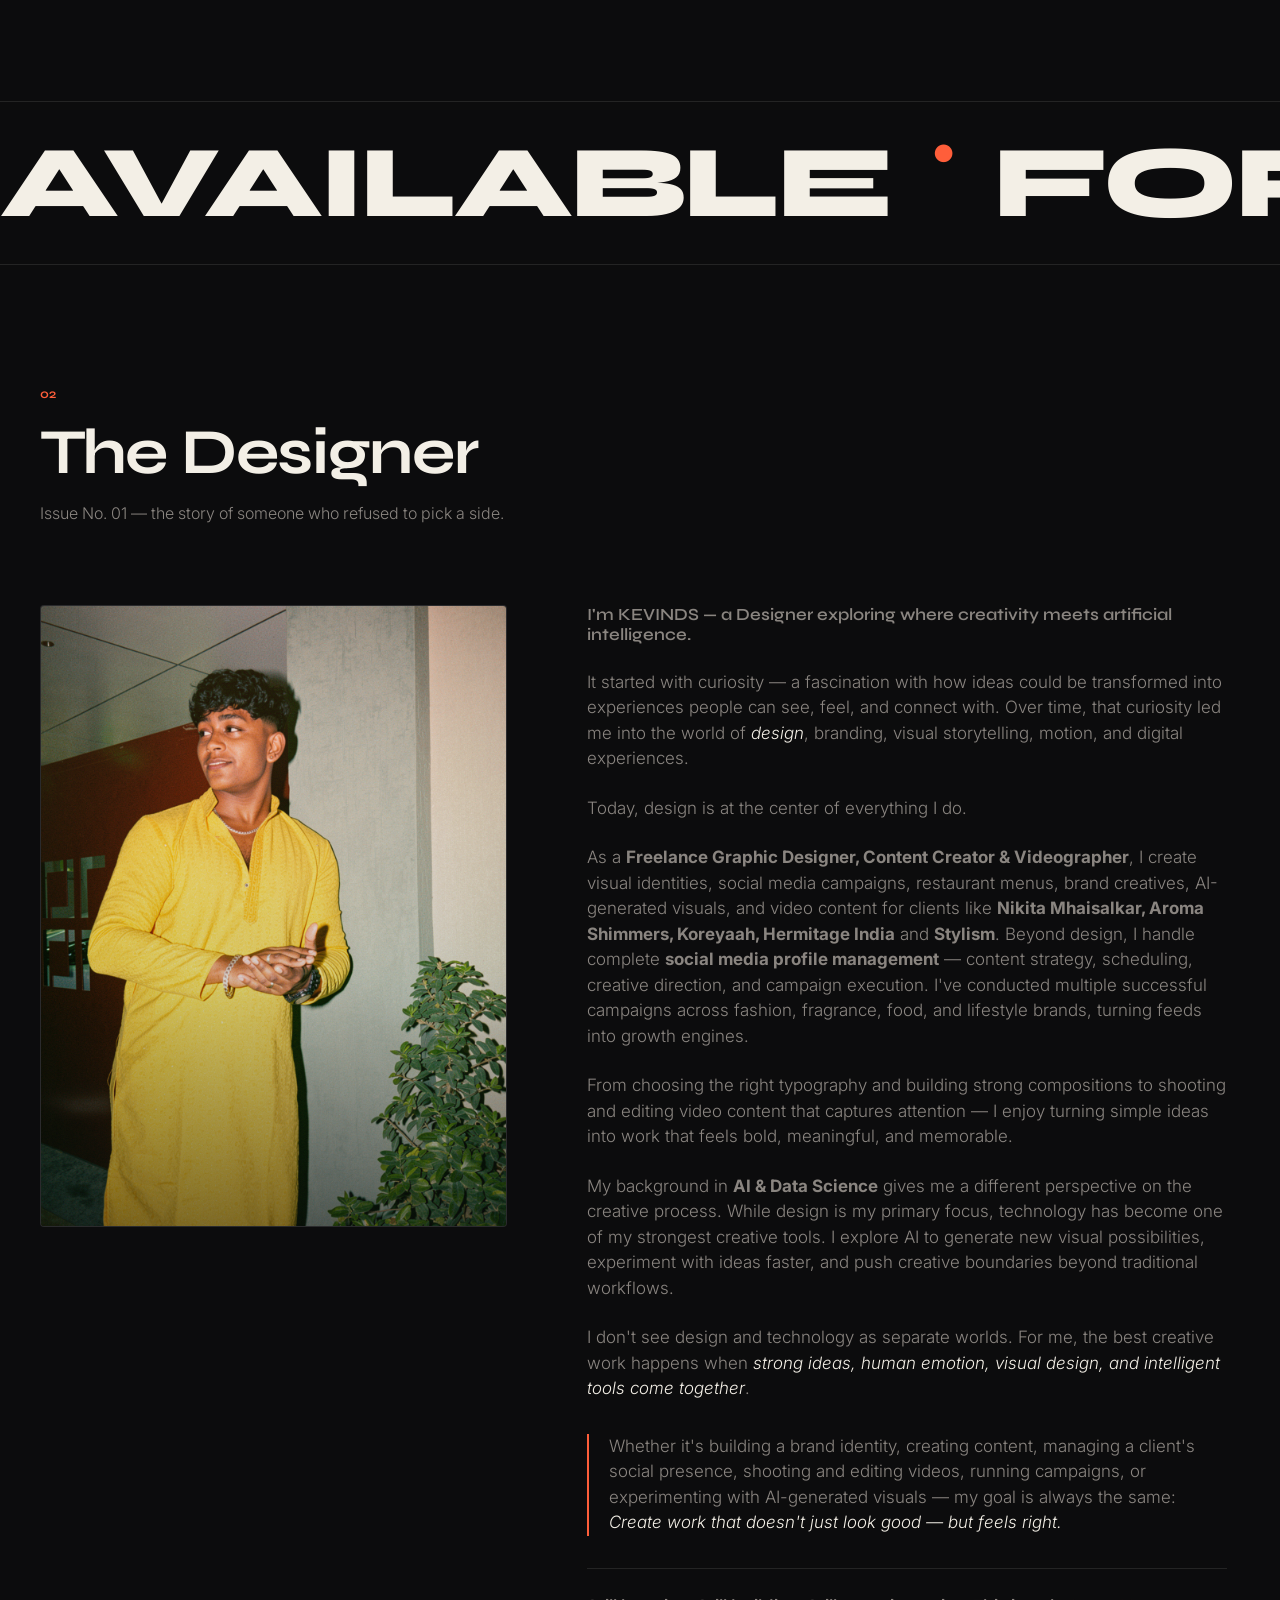
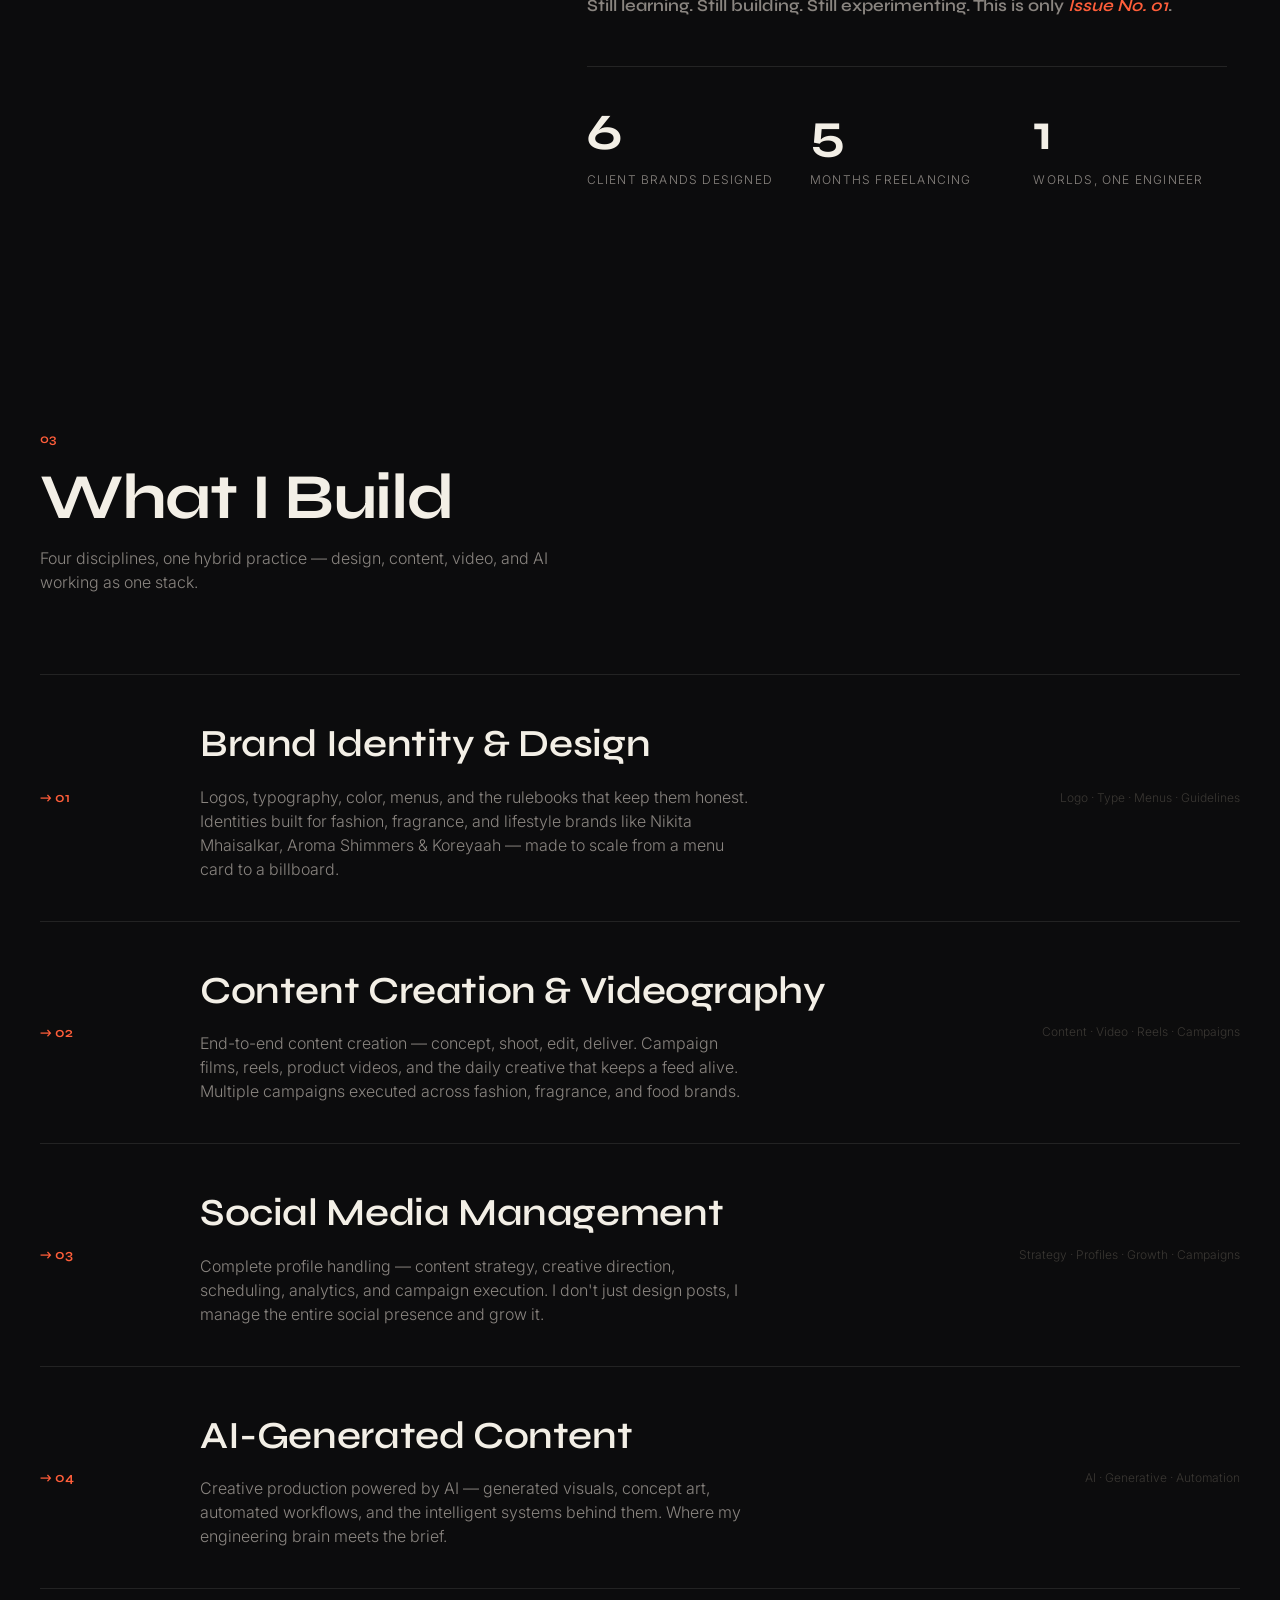
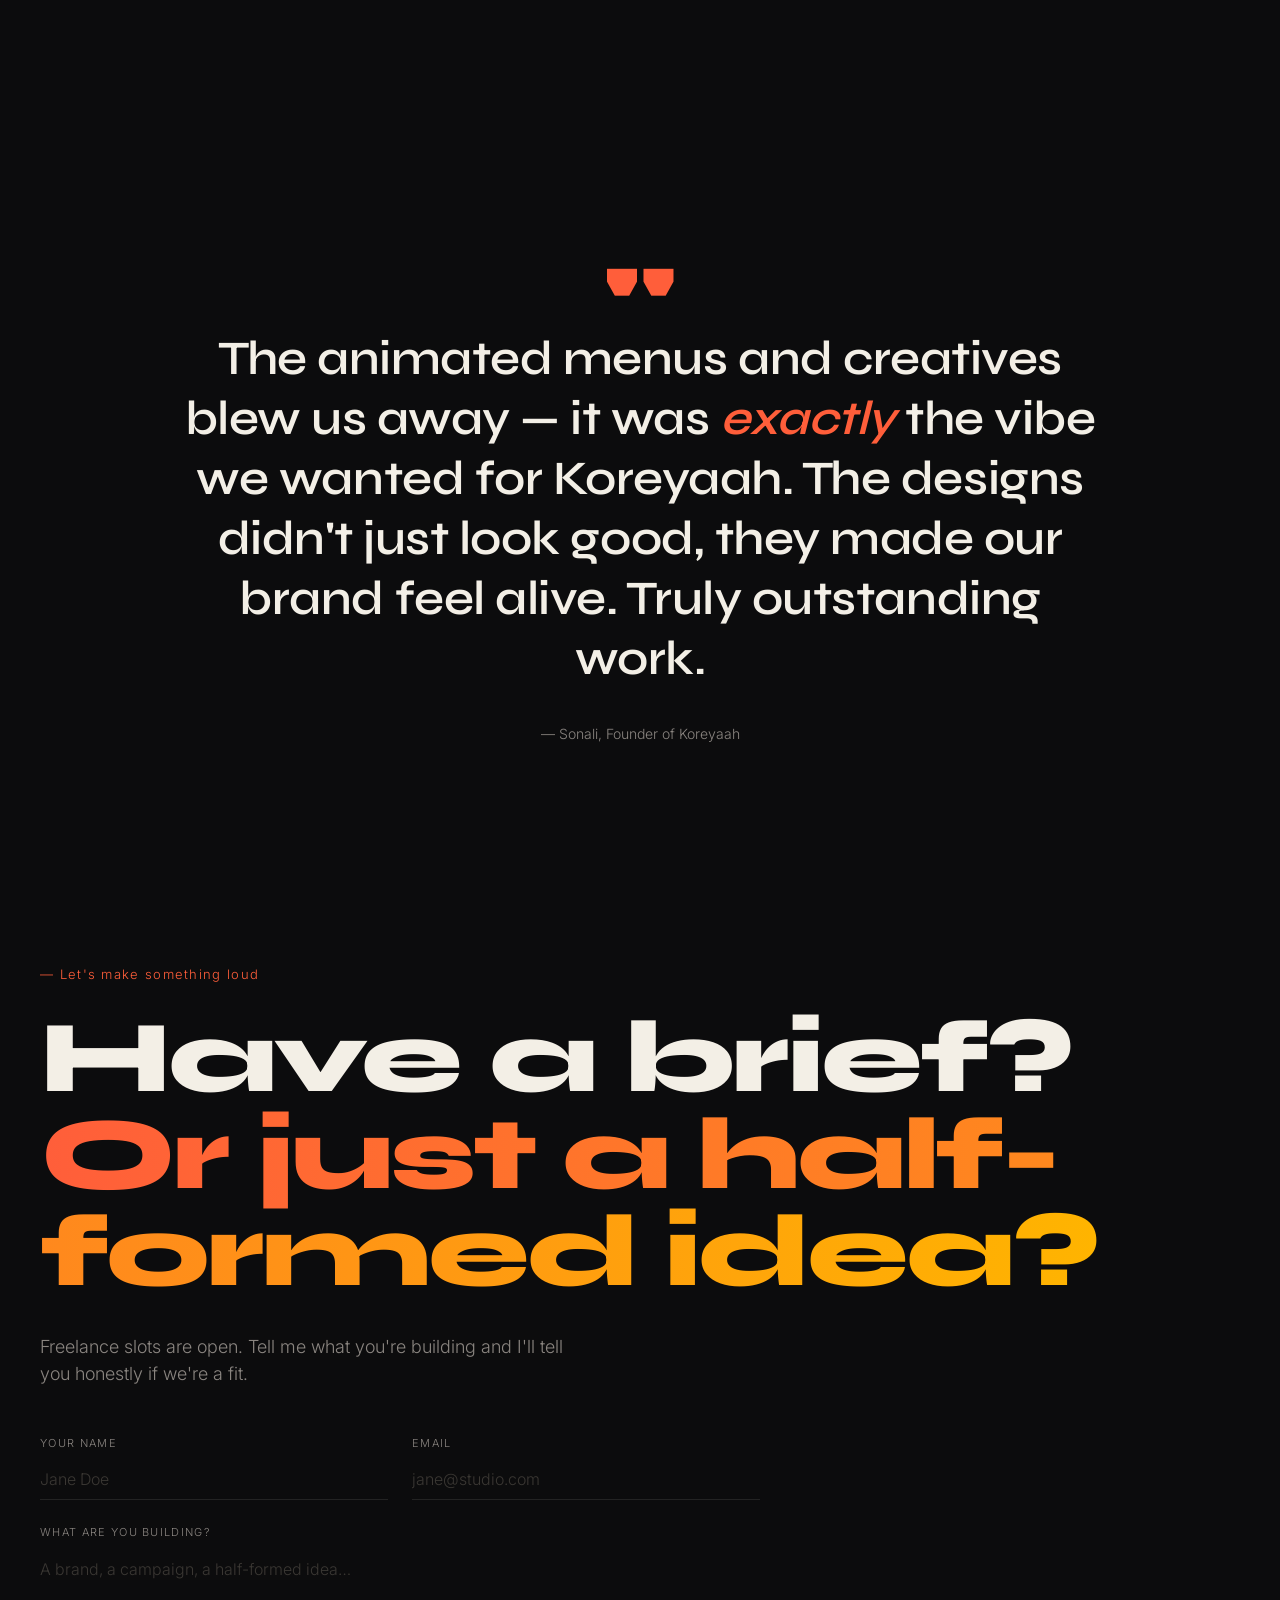
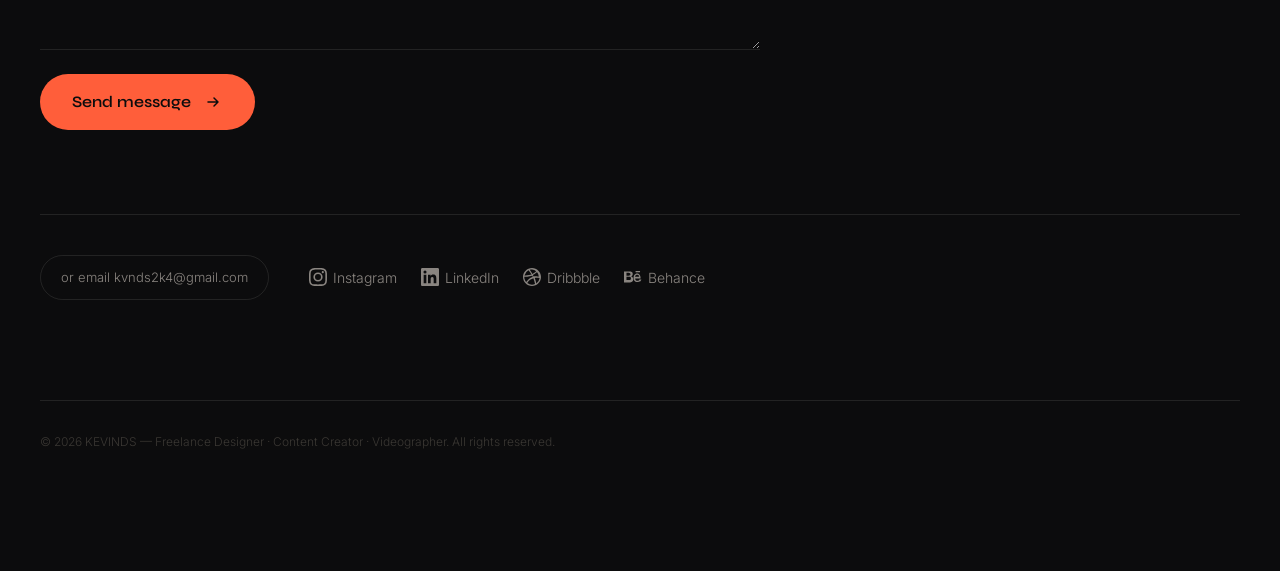
==== commit 878a7b95: "Change top-left logo text from KDS to KRAZZIE Co-Authored-By: Claude Opus 4.6 <noreply@anthropic.com" ====
--- a/index.html
+++ b/index.html
@@ -84,7 +84,7 @@
   <nav class="nav" id="nav">
     <a href="#home" class="nav-logo">
       <span class="logo-mark">K</span>
-      <span class="logo-text">KDS<span class="dot"></span></span>
+      <span class="logo-text">KRAZZIE<span class="dot"></span></span>
     </a>
     <ul class="nav-links">
       <li><a href="#work">Work</a></li>
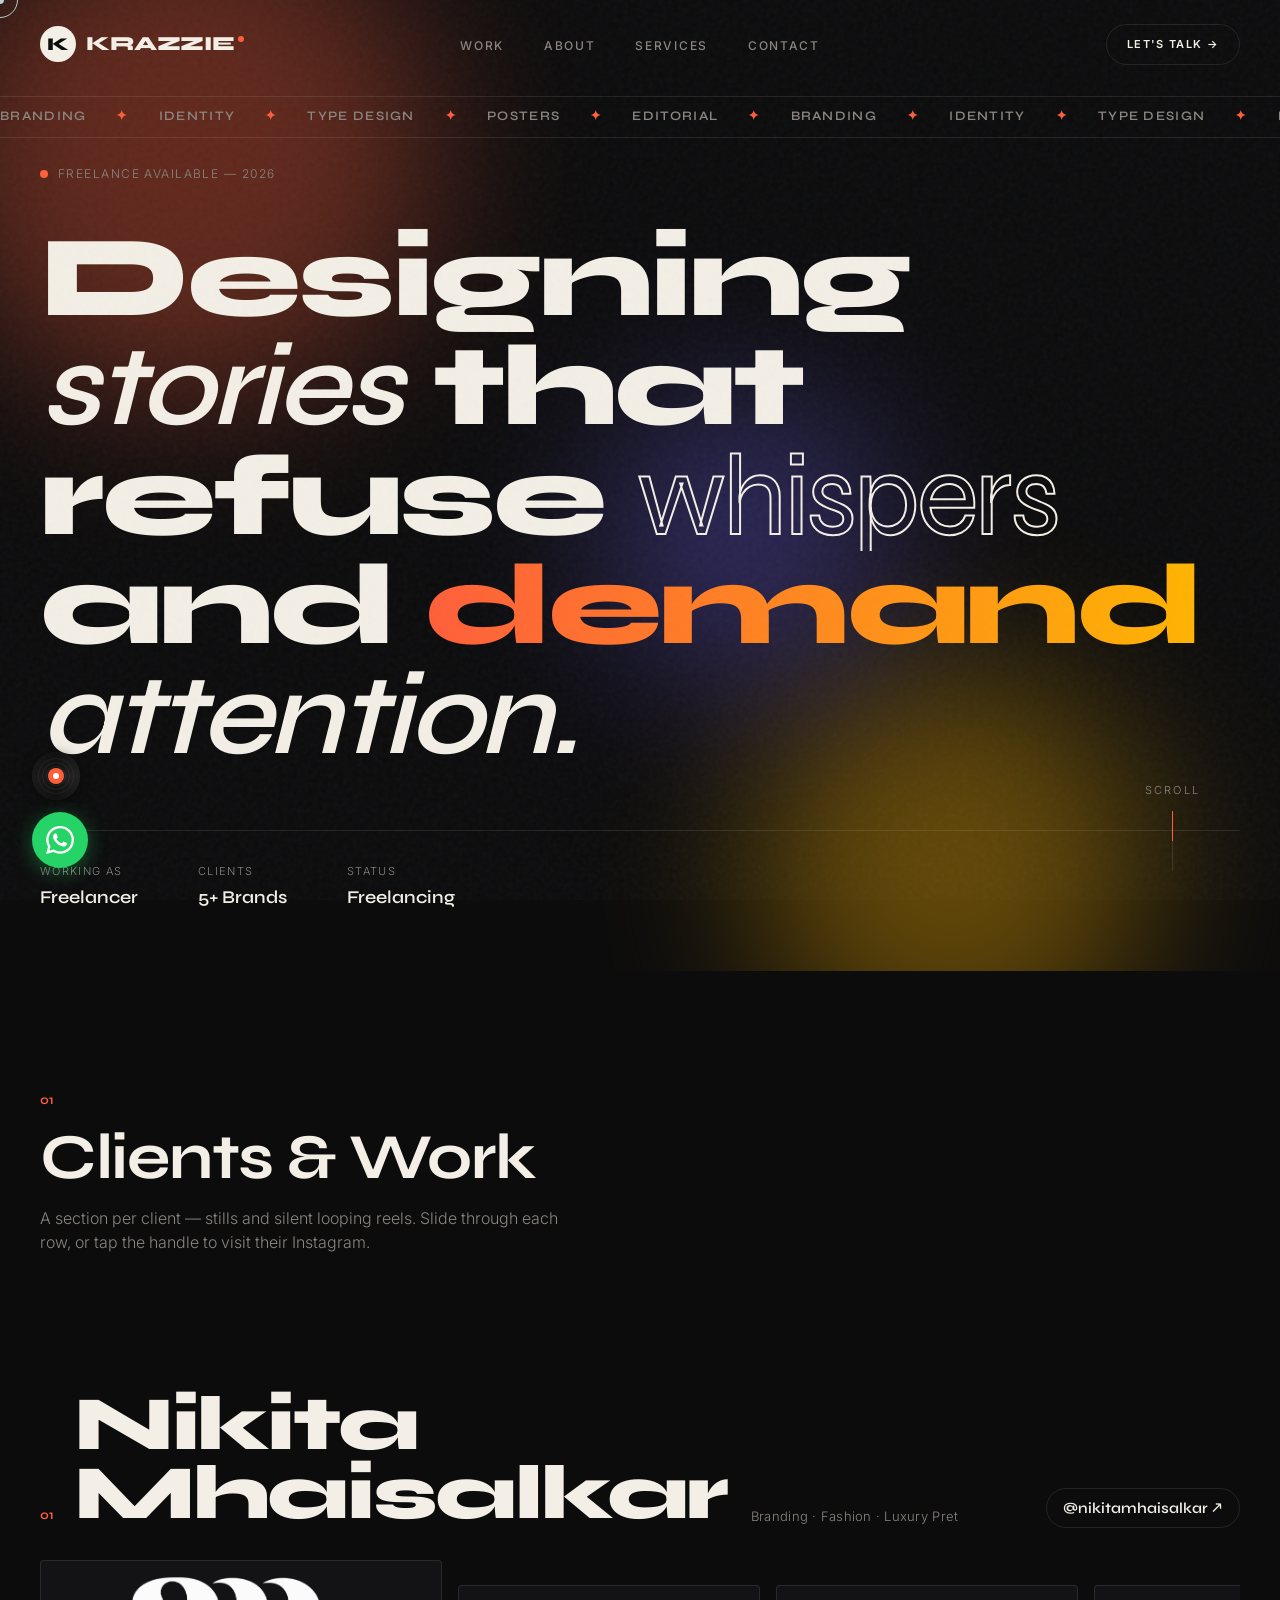
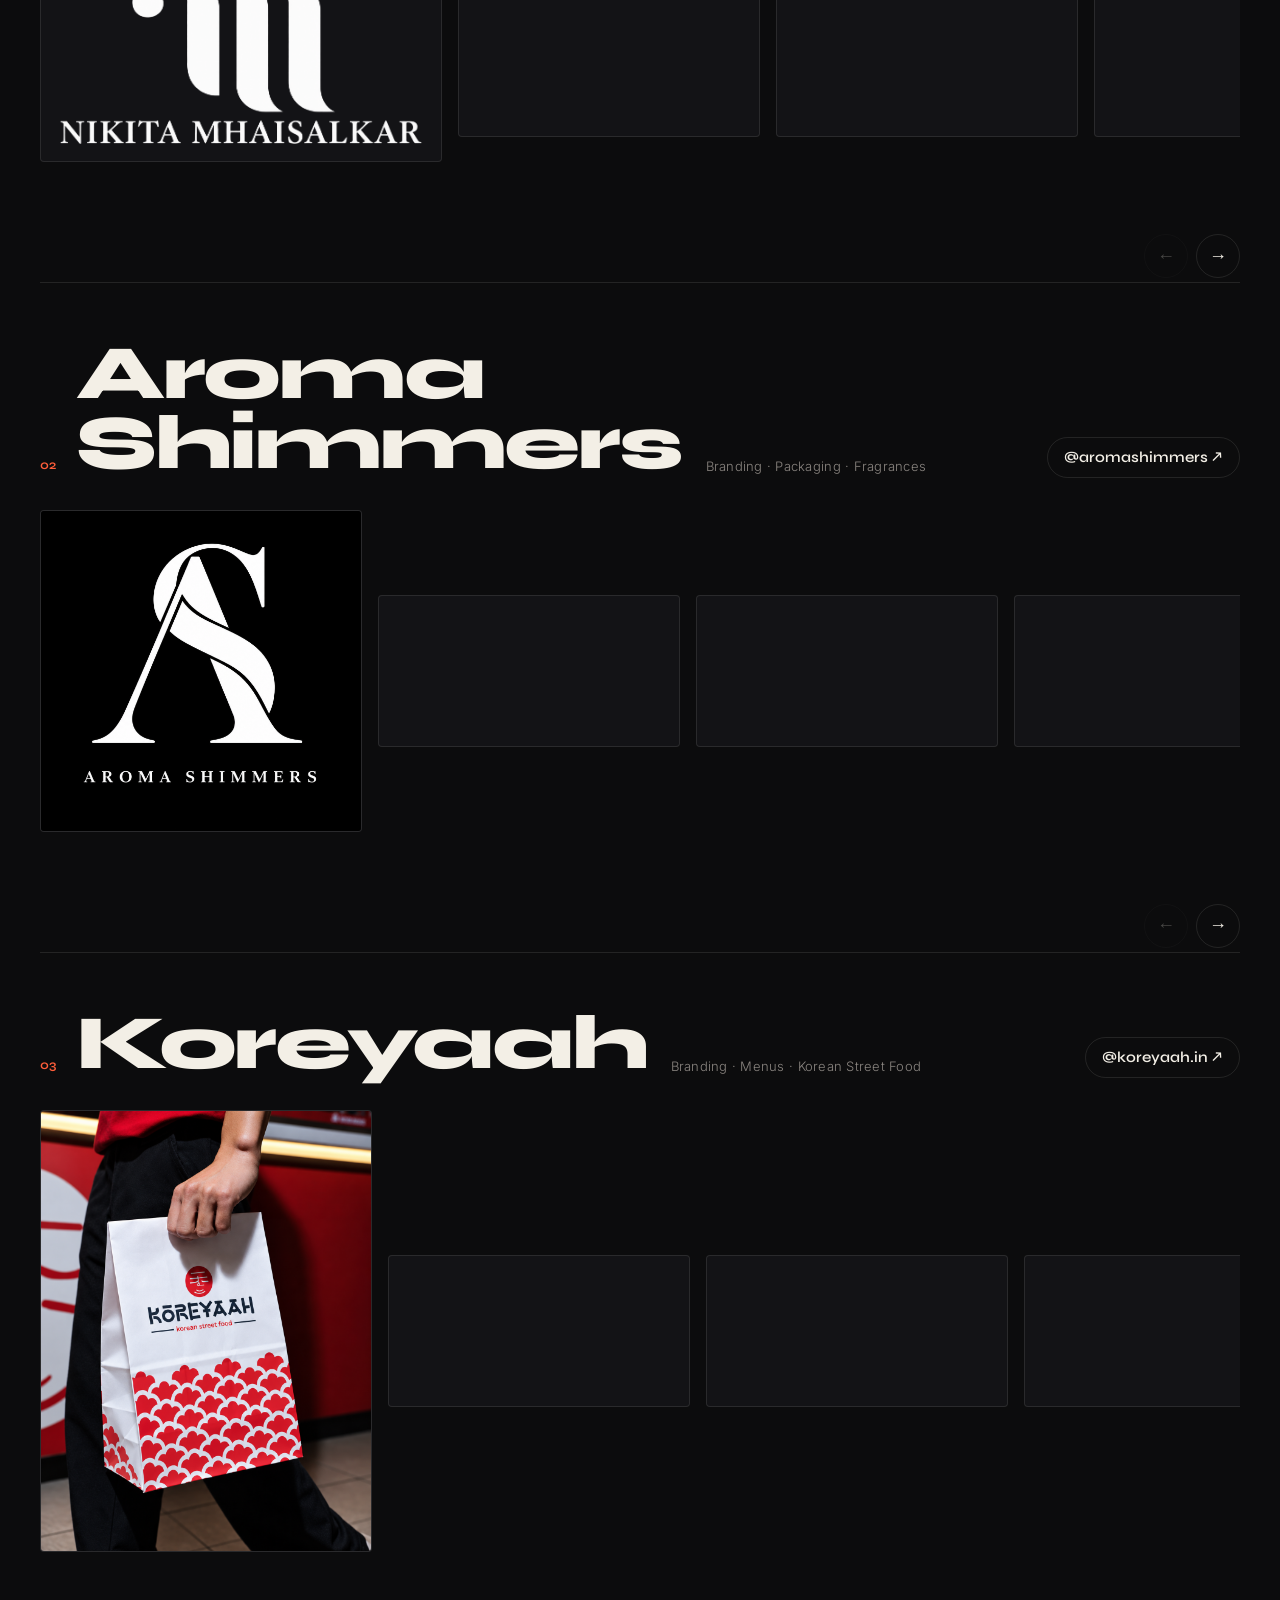
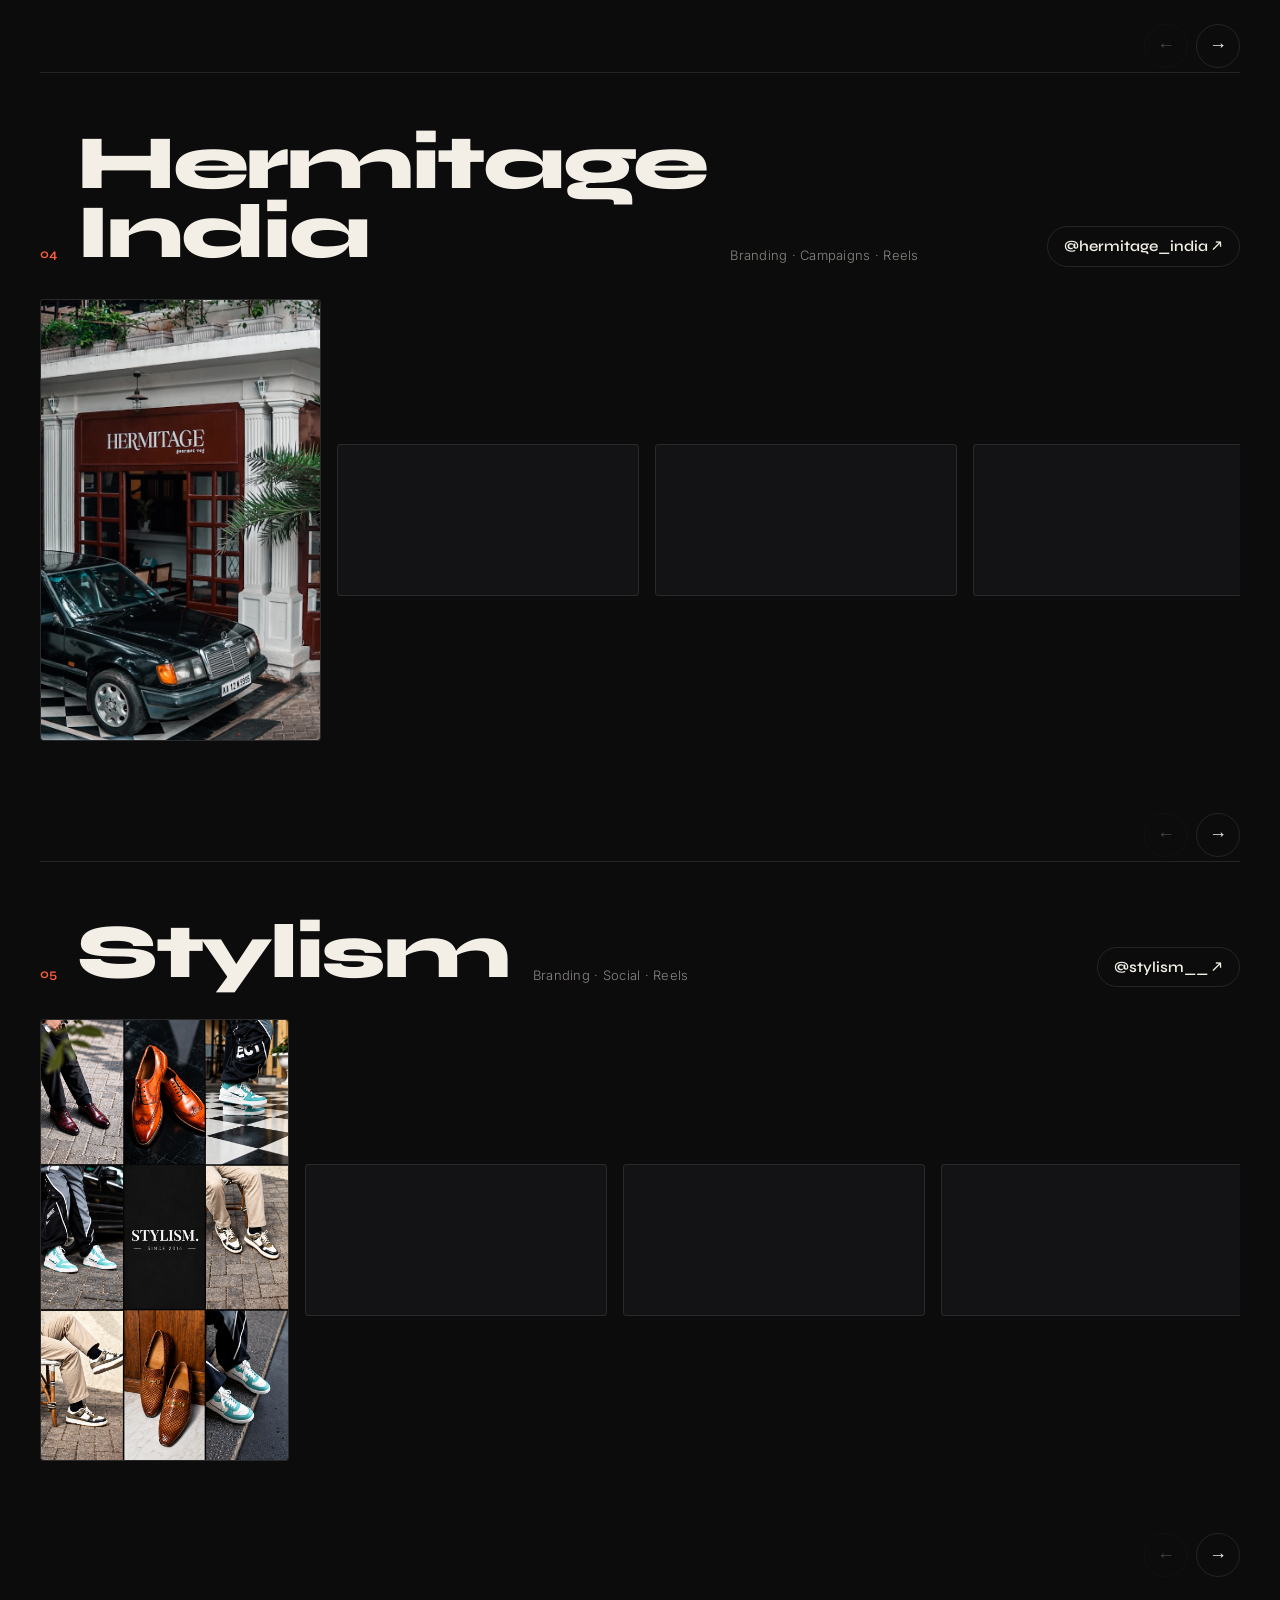
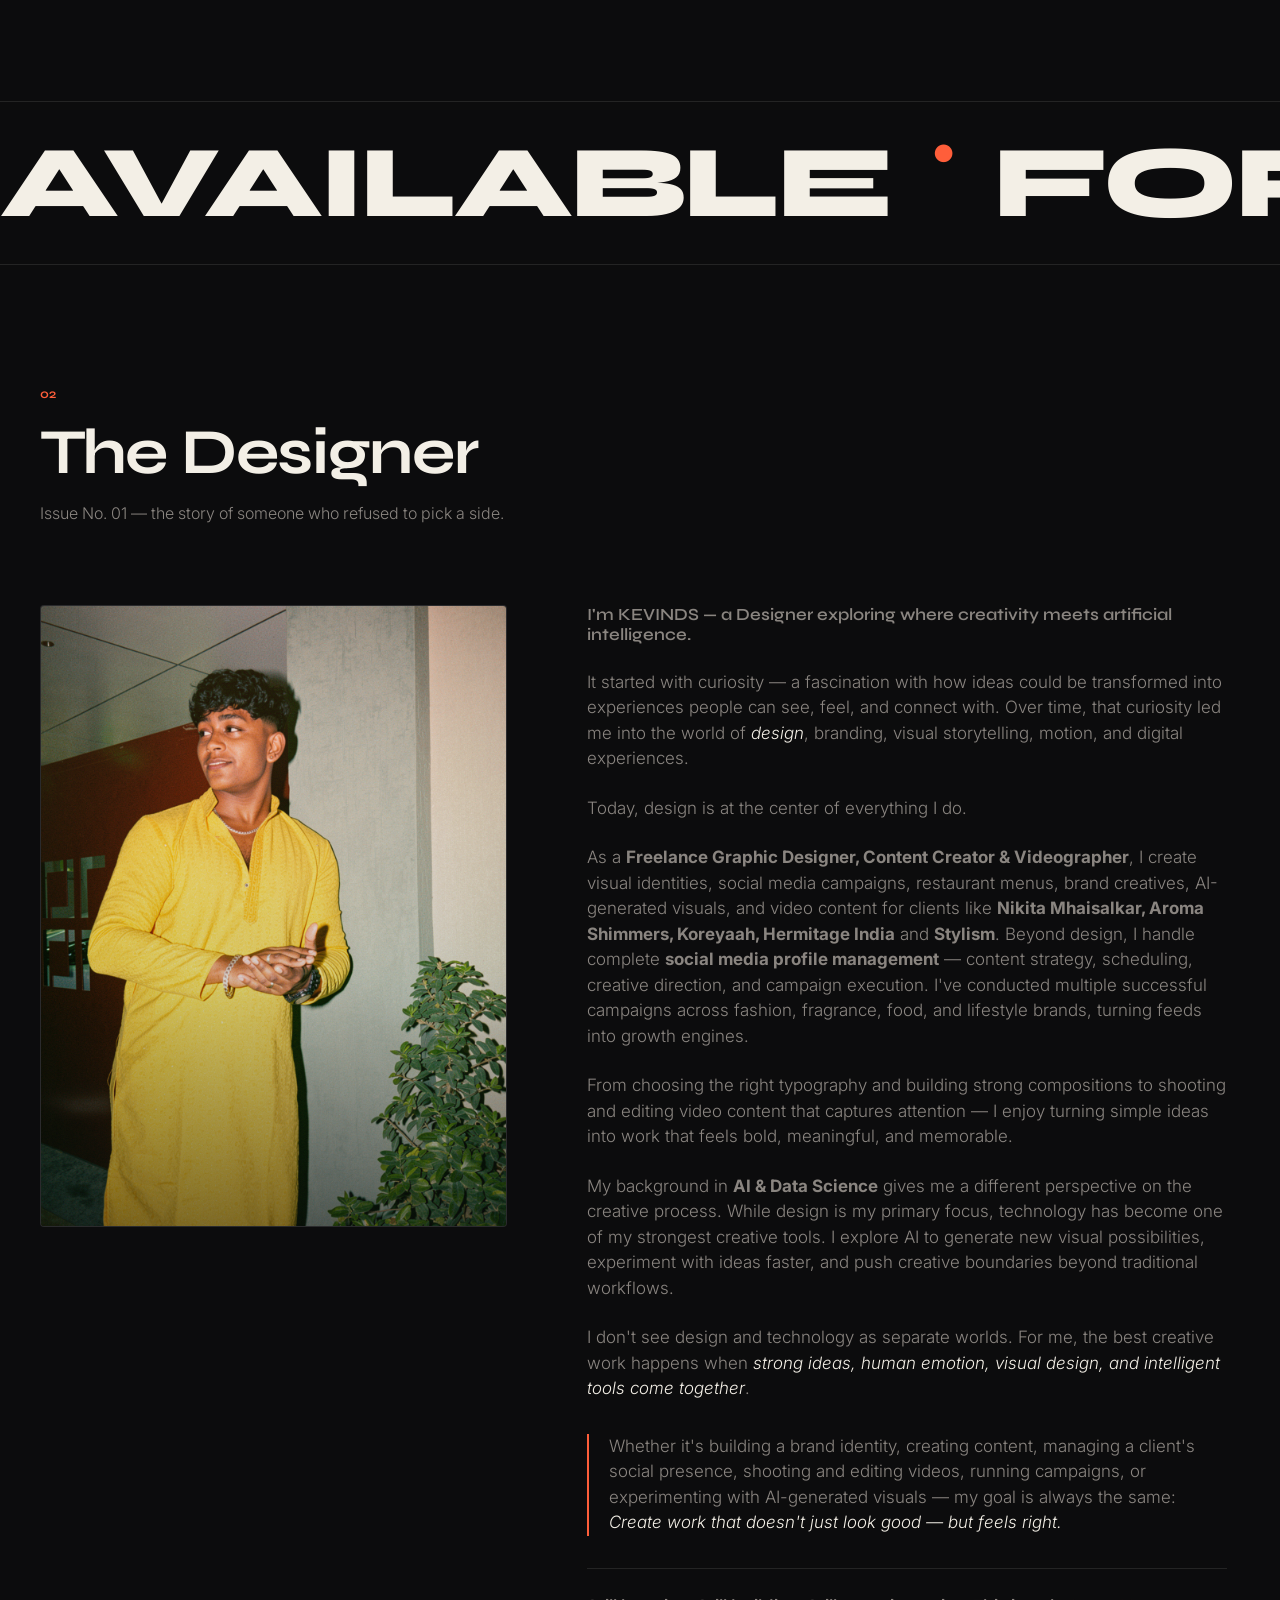
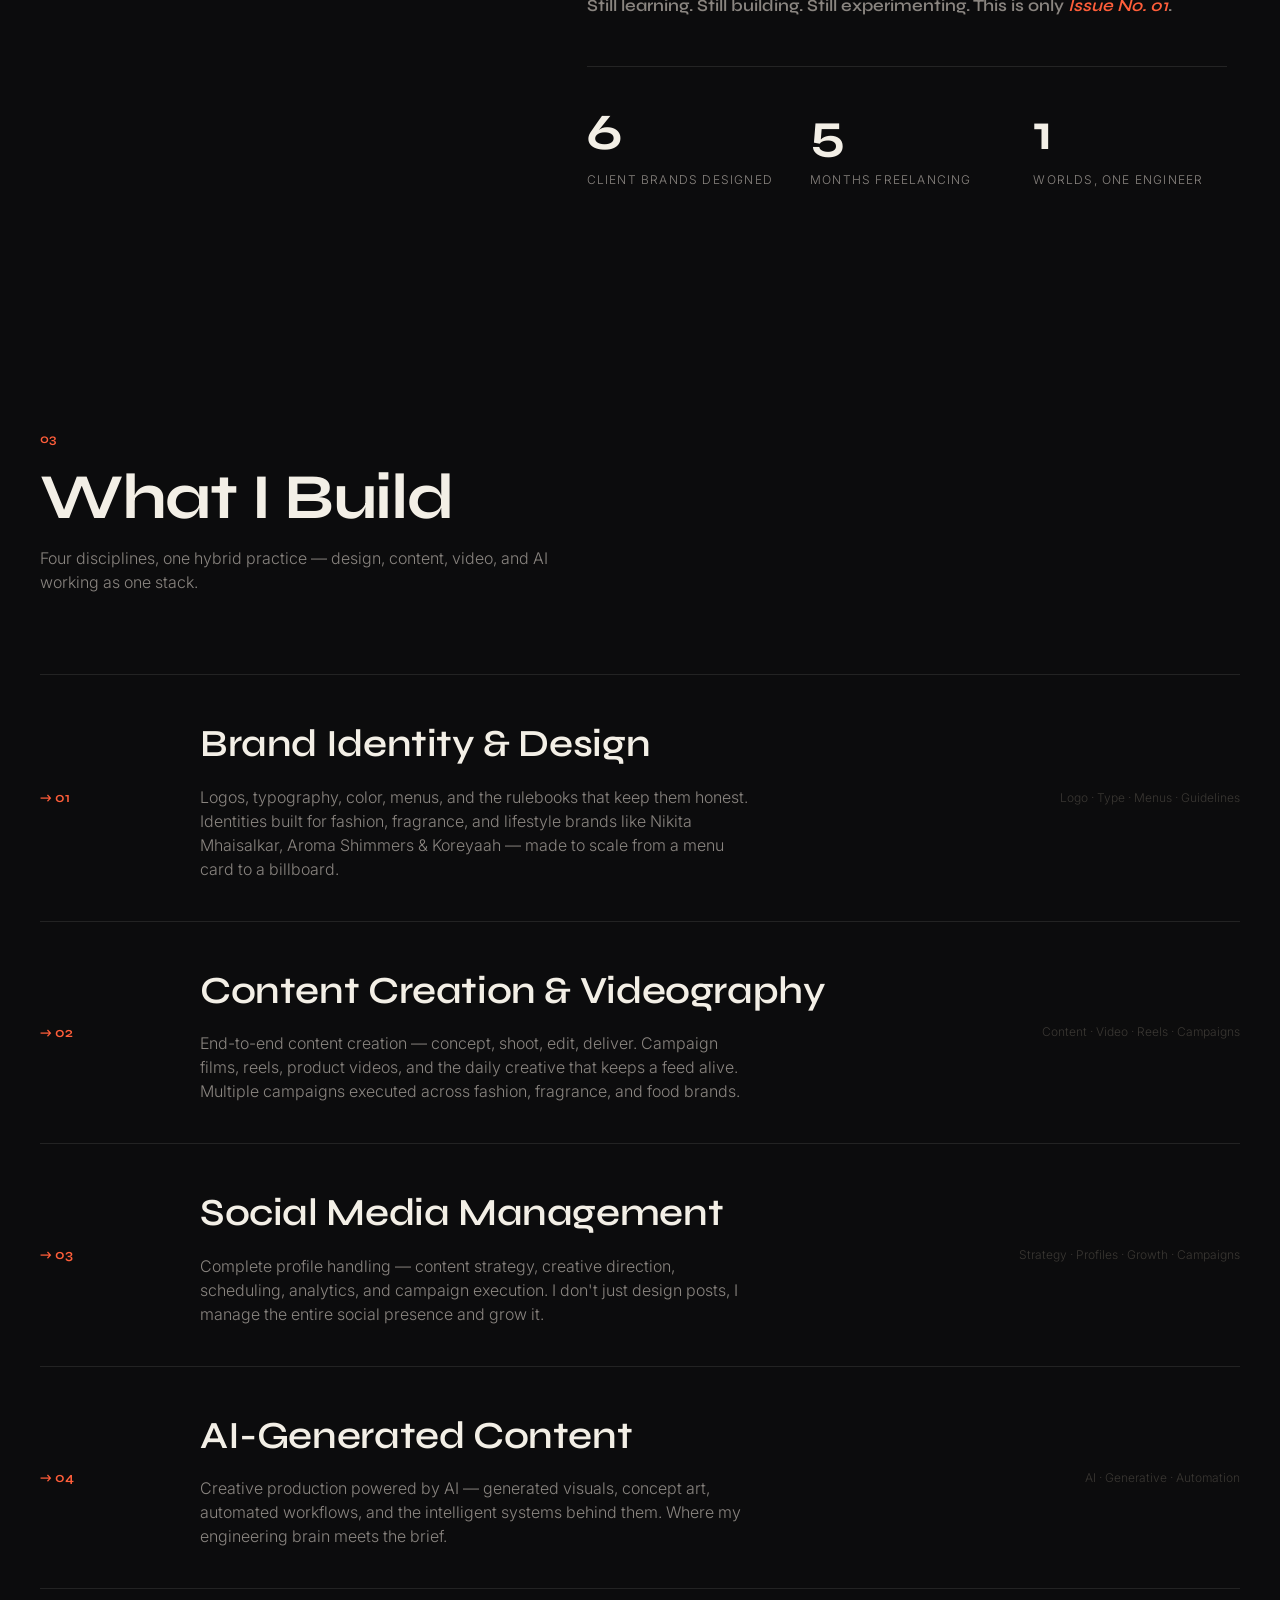
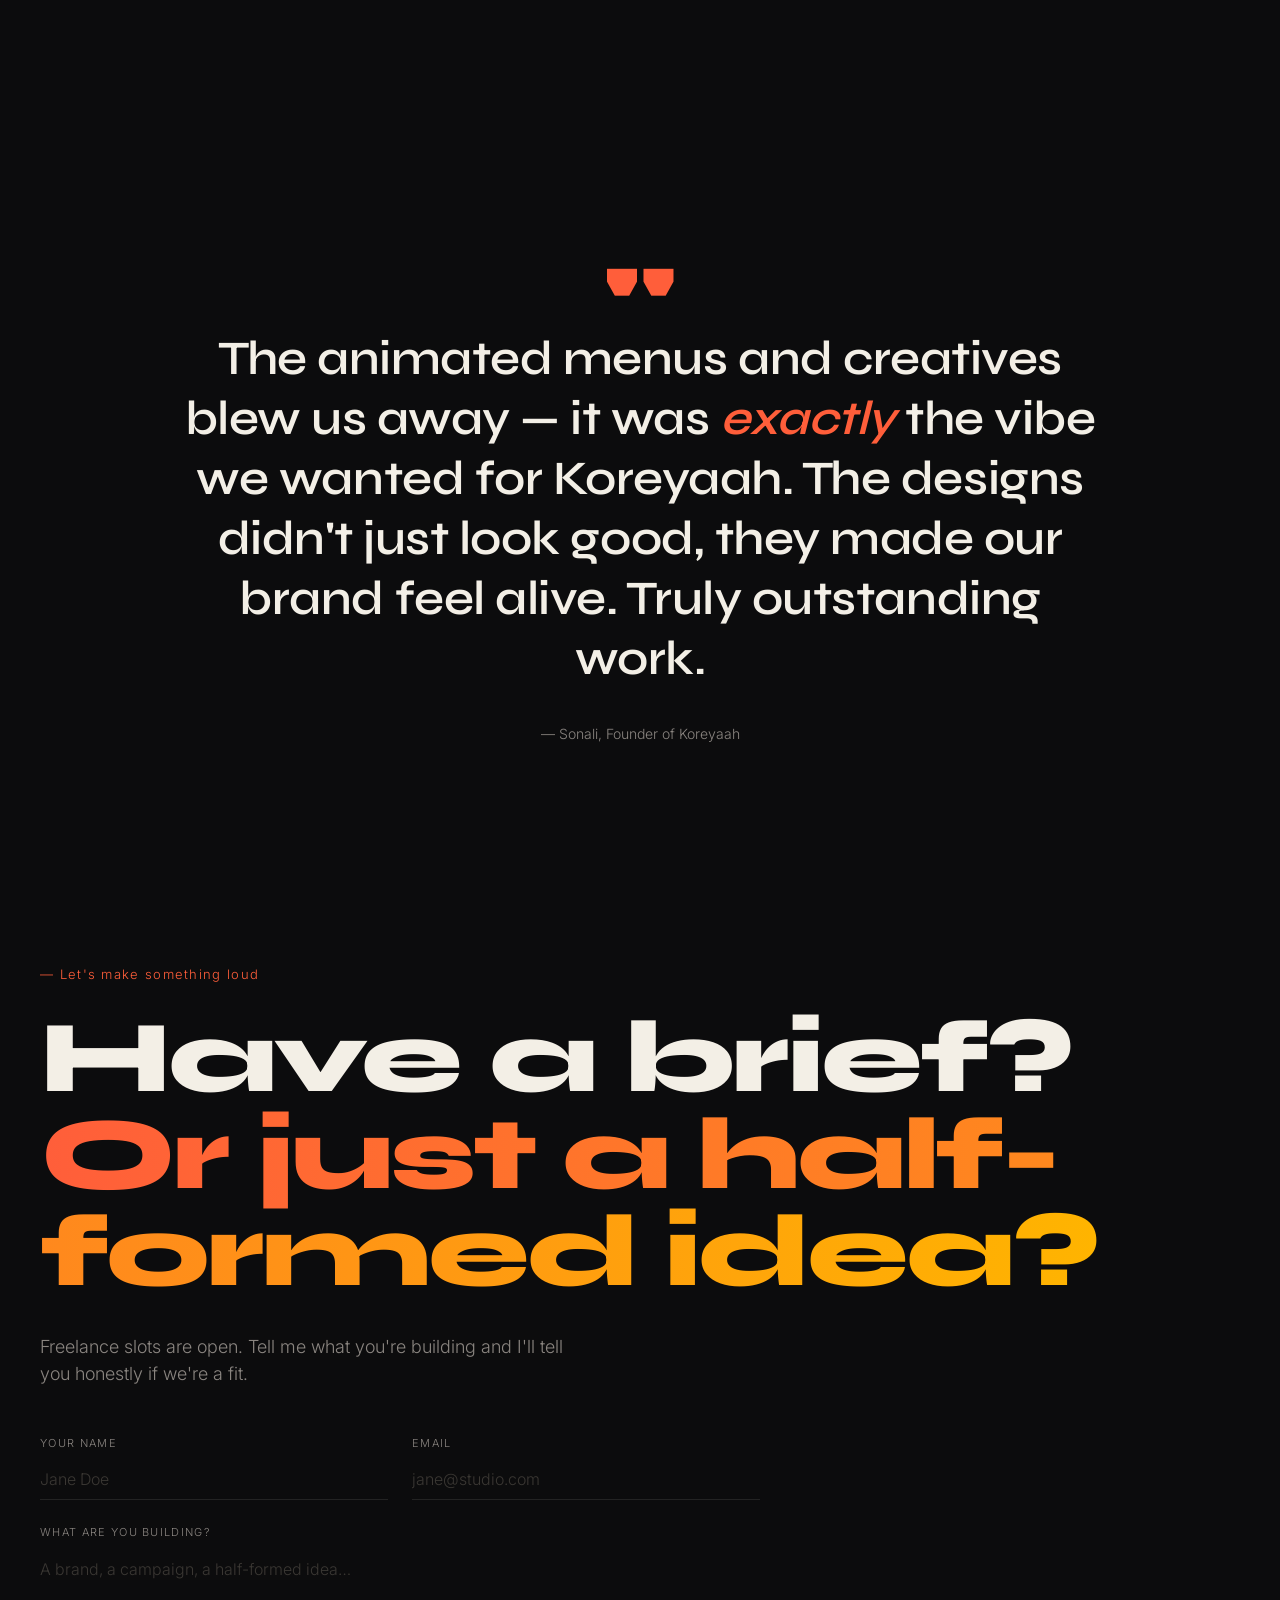
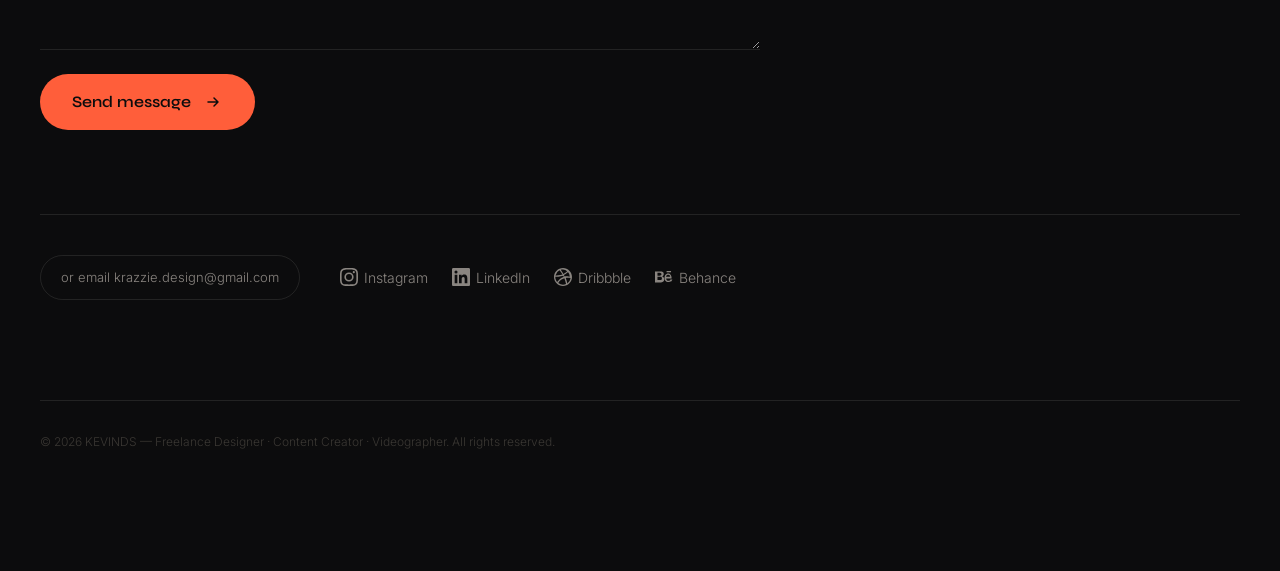
==== commit a109221e: "Update Dribbble URL and email to krazzie.design@gmail.com Co-Authored-By: Claude Opus 4.6 <noreply@a" ====
--- a/index.html
+++ b/index.html
@@ -38,7 +38,7 @@
     "sameAs": [
       "https://www.instagram.com/drakxn.__/",
       "https://www.linkedin.com/in/kends2k4/",
-      "https://dribbble.com/kevin-ds",
+      "https://dribbble.com/kvnds2k4",
       "https://www.behance.net/kends"
     ]
   }
@@ -110,10 +110,10 @@
       <div class="mobile-socials">
         <a href="https://www.instagram.com/drakxn.__/" target="_blank" rel="noopener">Instagram</a>
         <a href="https://www.linkedin.com/in/kends2k4/" target="_blank" rel="noopener">LinkedIn</a>
-        <a href="https://dribbble.com/kevin-ds" target="_blank" rel="noopener">Dribbble</a>
+        <a href="https://dribbble.com/kvnds2k4" target="_blank" rel="noopener">Dribbble</a>
         <a href="https://www.behance.net/kends" target="_blank" rel="noopener">Behance</a>
       </div>
-      <a href="mailto:kvnds2k4@gmail.com">kvnds2k4@gmail.com</a>
+      <a href="mailto:krazzie.design@gmail.com">krazzie.design@gmail.com</a>
       <span>Freelance Designer & Video Editor</span>
     </div>
   </div>
@@ -415,13 +415,13 @@
       <p class="form-status" id="formStatus" aria-live="polite"></p>
     </form>
     <div class="contact-actions">
-      <a href="mailto:kvnds2k4@gmail.com" class="btn-ghost">
-        <span>or email kvnds2k4@gmail.com</span>
+      <a href="mailto:krazzie.design@gmail.com" class="btn-ghost">
+        <span>or email krazzie.design@gmail.com</span>
       </a>
       <div class="socials">
         <a href="https://www.instagram.com/drakxn.__/" target="_blank" rel="noopener"><svg width="18" height="18" viewBox="0 0 24 24" fill="currentColor"><path d="M12 2.163c3.204 0 3.584.012 4.85.07 3.252.148 4.771 1.691 4.919 4.919.058 1.265.069 1.645.069 4.849 0 3.205-.012 3.584-.069 4.849-.149 3.225-1.664 4.771-4.919 4.919-1.266.058-1.644.07-4.85.07-3.204 0-3.584-.012-4.849-.07-3.26-.149-4.771-1.699-4.919-4.92-.058-1.265-.07-1.644-.07-4.849 0-3.204.013-3.583.07-4.849.149-3.227 1.664-4.771 4.919-4.919 1.266-.057 1.645-.069 4.849-.069zM12 0C8.741 0 8.333.014 7.053.072 2.695.272.273 2.69.073 7.052.014 8.333 0 8.741 0 12c0 3.259.014 3.668.072 4.948.2 4.358 2.618 6.78 6.98 6.98C8.333 23.986 8.741 24 12 24c3.259 0 3.668-.014 4.948-.072 4.354-.2 6.782-2.618 6.979-6.98.059-1.28.073-1.689.073-4.948 0-3.259-.014-3.667-.072-4.947-.196-4.354-2.617-6.78-6.979-6.98C15.668.014 15.259 0 12 0zm0 5.838a6.162 6.162 0 100 12.324 6.162 6.162 0 000-12.324zM12 16a4 4 0 110-8 4 4 0 010 8zm6.406-11.845a1.44 1.44 0 100 2.881 1.44 1.44 0 000-2.881z"/></svg> Instagram</a>
         <a href="https://www.linkedin.com/in/kends2k4/" target="_blank" rel="noopener"><svg width="18" height="18" viewBox="0 0 24 24" fill="currentColor"><path d="M20.447 20.452h-3.554v-5.569c0-1.328-.027-3.037-1.852-3.037-1.853 0-2.136 1.445-2.136 2.939v5.667H9.351V9h3.414v1.561h.046c.477-.9 1.637-1.85 3.37-1.85 3.601 0 4.267 2.37 4.267 5.455v6.286zM5.337 7.433a2.062 2.062 0 01-2.063-2.065 2.064 2.064 0 112.063 2.065zm1.782 13.019H3.555V9h3.564v11.452zM22.225 0H1.771C.792 0 0 .774 0 1.729v20.542C0 23.227.792 24 1.771 24h20.451C23.2 24 24 23.227 24 22.271V1.729C24 .774 23.2 0 22.222 0h.003z"/></svg> LinkedIn</a>
-        <a href="https://dribbble.com/kevin-ds" target="_blank" rel="noopener"><svg width="18" height="18" viewBox="0 0 24 24" fill="currentColor"><path d="M12 24C5.385 24 0 18.615 0 12S5.385 0 12 0s12 5.385 12 12-5.385 12-12 12zm10.12-10.358c-.35-.11-3.17-.953-6.384-.438 1.34 3.684 1.887 6.684 1.992 7.308a10.28 10.28 0 004.395-6.87zm-6.115 7.808c-.153-.9-.75-4.032-2.19-7.77l-.066.02c-5.79 2.015-7.86 6.025-8.04 6.4a10.161 10.161 0 006.29 2.166c1.42 0 2.77-.29 4.006-.816zm-11.62-2.58c.232-.4 3.045-5.055 8.332-6.765.135-.045.27-.084.405-.12-.26-.585-.54-1.167-.832-1.74C7.17 11.775 2.206 11.71 1.756 11.7l-.004.312c0 2.633.998 5.037 2.634 6.855zm-2.42-8.955c.46.008 4.683.026 9.477-1.248A65.473 65.473 0 007.337 3.1 10.2 10.2 0 001.964 9.915zM9.06 2.4c.666.924 2.155 3.078 3.353 5.503 3.497-1.312 4.974-3.3 5.153-3.554A10.18 10.18 0 0012 1.837c-1.03 0-2.02.197-2.94.563zm9.544 3.03c-.216.29-1.834 2.4-5.47 3.887.236.482.46.972.667 1.463.073.17.14.34.205.51 3.407-.43 6.79.26 7.125.34a10.174 10.174 0 00-2.527-6.2z"/></svg> Dribbble</a>
+        <a href="https://dribbble.com/kvnds2k4" target="_blank" rel="noopener"><svg width="18" height="18" viewBox="0 0 24 24" fill="currentColor"><path d="M12 24C5.385 24 0 18.615 0 12S5.385 0 12 0s12 5.385 12 12-5.385 12-12 12zm10.12-10.358c-.35-.11-3.17-.953-6.384-.438 1.34 3.684 1.887 6.684 1.992 7.308a10.28 10.28 0 004.395-6.87zm-6.115 7.808c-.153-.9-.75-4.032-2.19-7.77l-.066.02c-5.79 2.015-7.86 6.025-8.04 6.4a10.161 10.161 0 006.29 2.166c1.42 0 2.77-.29 4.006-.816zm-11.62-2.58c.232-.4 3.045-5.055 8.332-6.765.135-.045.27-.084.405-.12-.26-.585-.54-1.167-.832-1.74C7.17 11.775 2.206 11.71 1.756 11.7l-.004.312c0 2.633.998 5.037 2.634 6.855zm-2.42-8.955c.46.008 4.683.026 9.477-1.248A65.473 65.473 0 007.337 3.1 10.2 10.2 0 001.964 9.915zM9.06 2.4c.666.924 2.155 3.078 3.353 5.503 3.497-1.312 4.974-3.3 5.153-3.554A10.18 10.18 0 0012 1.837c-1.03 0-2.02.197-2.94.563zm9.544 3.03c-.216.29-1.834 2.4-5.47 3.887.236.482.46.972.667 1.463.073.17.14.34.205.51 3.407-.43 6.79.26 7.125.34a10.174 10.174 0 00-2.527-6.2z"/></svg> Dribbble</a>
         <a href="https://www.behance.net/kends" target="_blank" rel="noopener"><svg width="18" height="18" viewBox="0 0 24 24" fill="currentColor"><path d="M6.938 4.503c.702 0 1.34.06 1.92.188.577.13 1.07.33 1.485.61.41.28.733.65.96 1.12.225.47.34 1.05.34 1.73 0 .74-.17 1.36-.507 1.86-.338.5-.837.9-1.502 1.22.906.26 1.576.72 2.022 1.37.448.66.665 1.45.665 2.36 0 .75-.13 1.39-.41 1.93-.28.55-.67 1-1.16 1.35-.48.348-1.05.6-1.67.767-.62.16-1.26.25-1.93.25H0V4.51h6.938v-.007zM6.545 10.16c.6 0 1.096-.16 1.486-.48.39-.32.58-.78.58-1.39 0-.34-.06-.63-.19-.87a1.72 1.72 0 00-.51-.58 2.04 2.04 0 00-.75-.32 3.57 3.57 0 00-.9-.1H3.297v3.75h3.248v-.01zm.2 5.87c.34 0 .66-.04.96-.12.3-.08.56-.21.79-.38.23-.17.41-.39.54-.67.13-.28.19-.62.19-1.02 0-.78-.23-1.35-.69-1.71-.46-.36-1.06-.54-1.81-.54H3.297v4.44h3.448zM15.452 4.09h5.943v1.586h-5.943V4.09zm5.602 13.41a3.97 3.97 0 01-1.47.9c-.57.22-1.21.33-1.92.33-.88 0-1.63-.15-2.25-.44a4.43 4.43 0 01-1.52-1.21 5.1 5.1 0 01-.87-1.82 7.84 7.84 0 01-.29-2.18c0-.79.1-1.52.3-2.19a5.2 5.2 0 01.88-1.79 4.14 4.14 0 011.47-1.21c.59-.29 1.27-.44 2.05-.44.9 0 1.65.2 2.26.59.61.39 1.1.9 1.47 1.53.37.62.63 1.33.77 2.12.15.79.2 1.6.15 2.43h-7.16c.04.9.33 1.63.88 2.17.55.54 1.28.81 2.18.81.66 0 1.21-.17 1.66-.51.45-.35.76-.76.91-1.23h2.64c-.3 1.07-.86 1.94-1.69 2.6v.01zm-1.39-7.77c-.44-.48-1.09-.73-1.96-.73-.57 0-1.04.1-1.41.28-.37.19-.67.43-.89.72a2.7 2.7 0 00-.47.89c-.09.3-.15.57-.18.81h5.52c-.1-.8-.39-1.49-.83-1.97h.22z"/></svg> Behance</a>
       </div>
     </div>
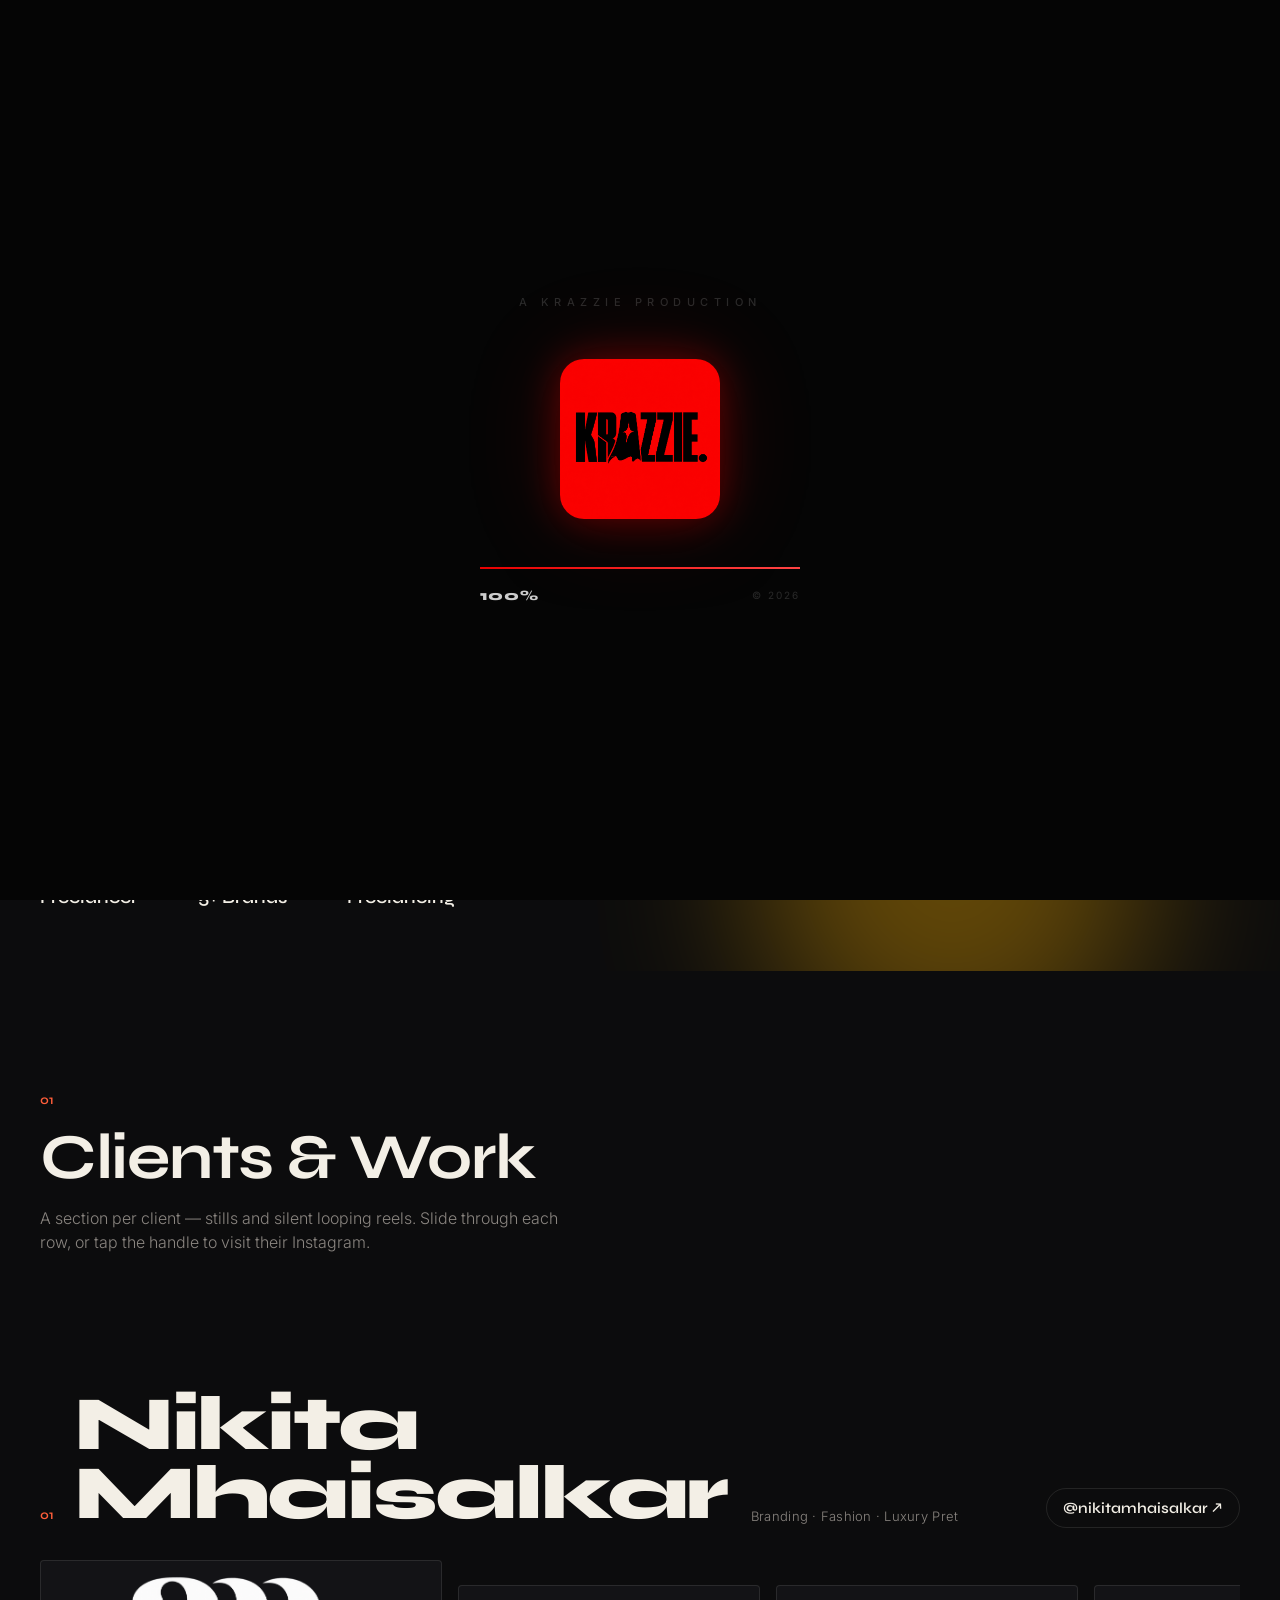
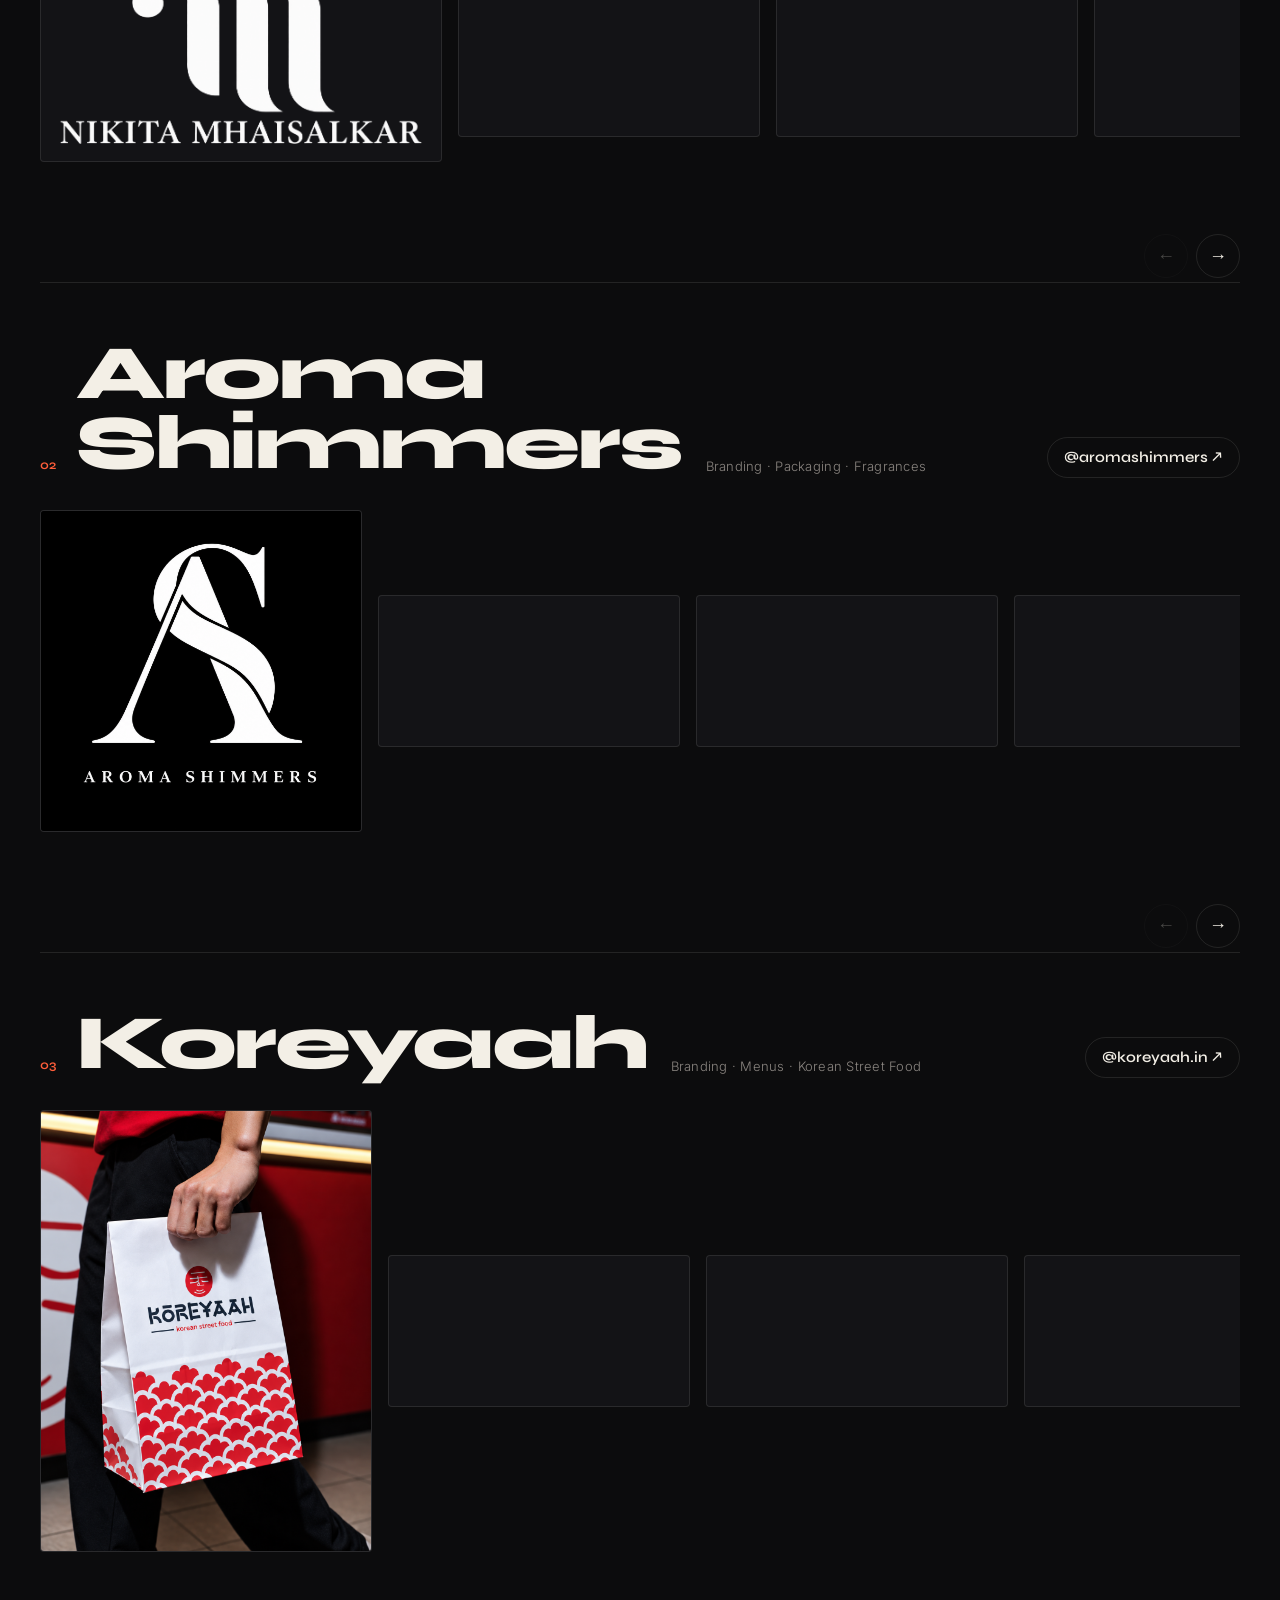
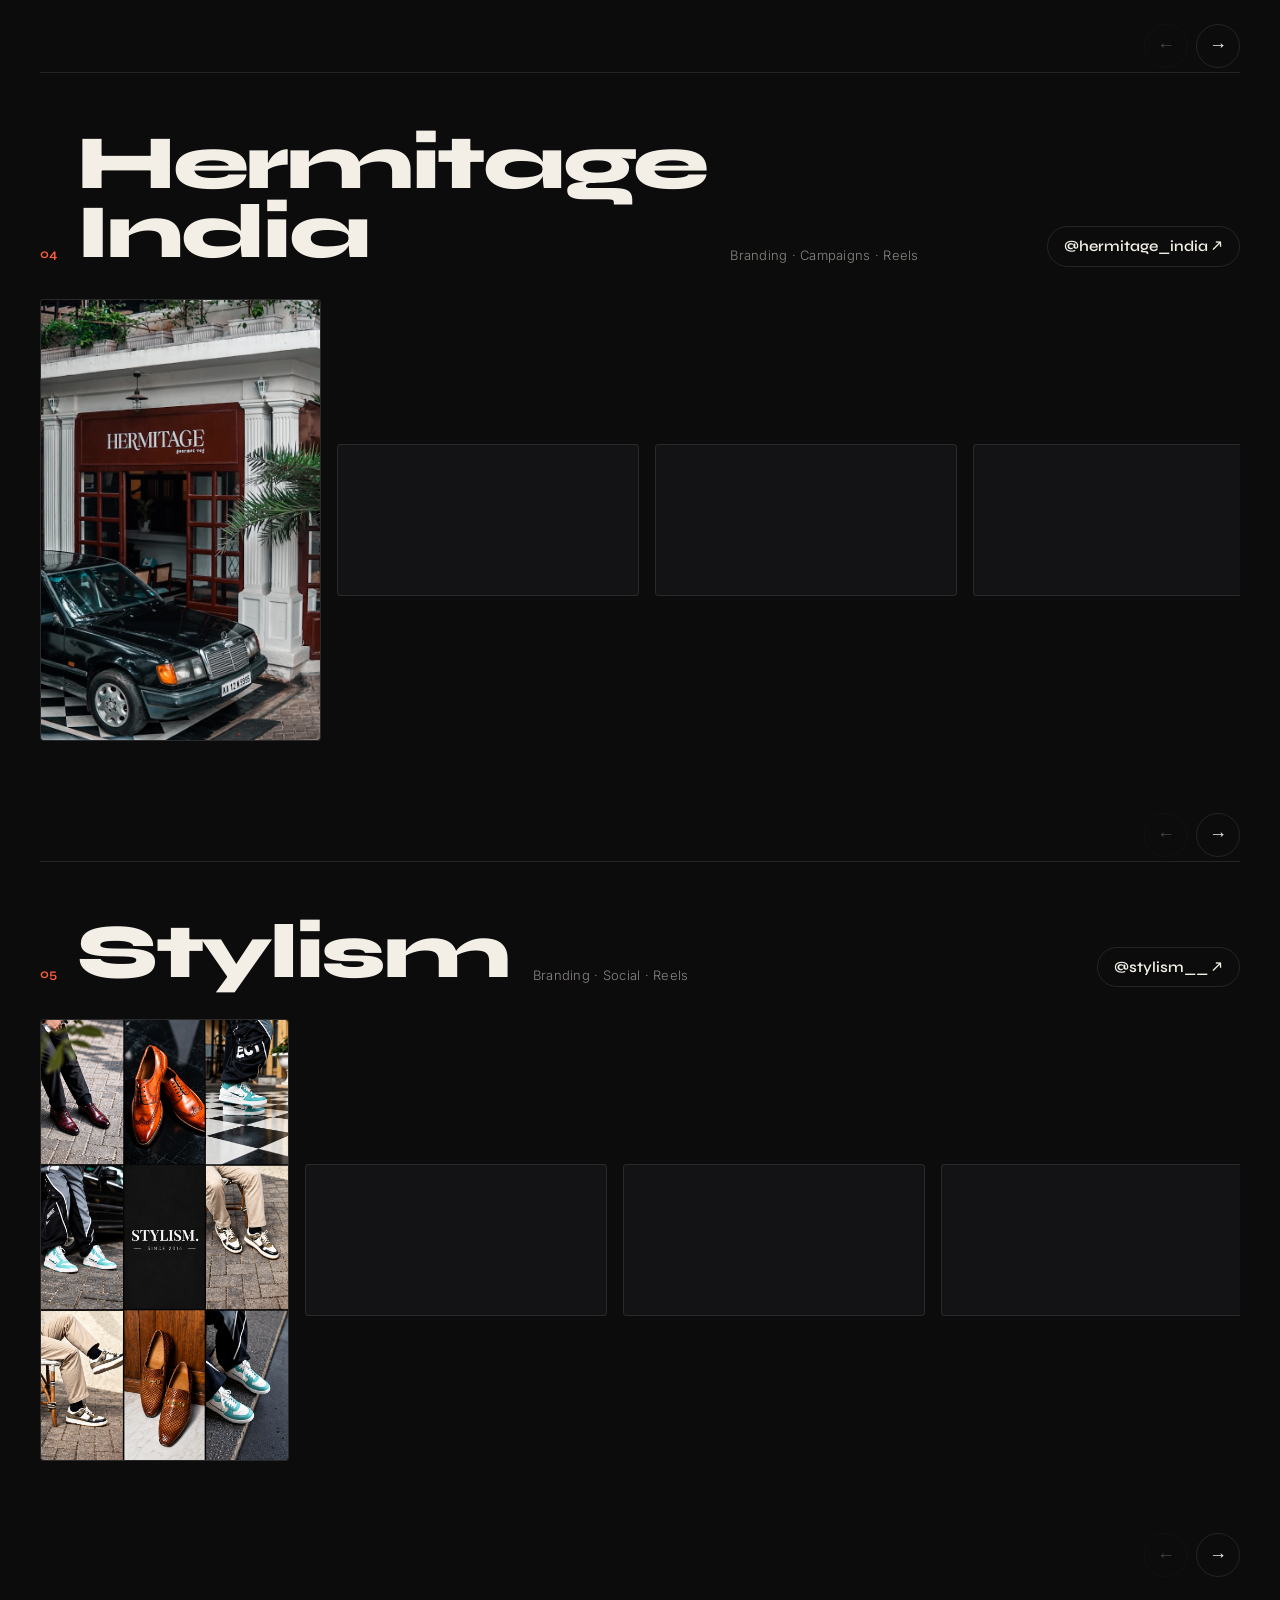
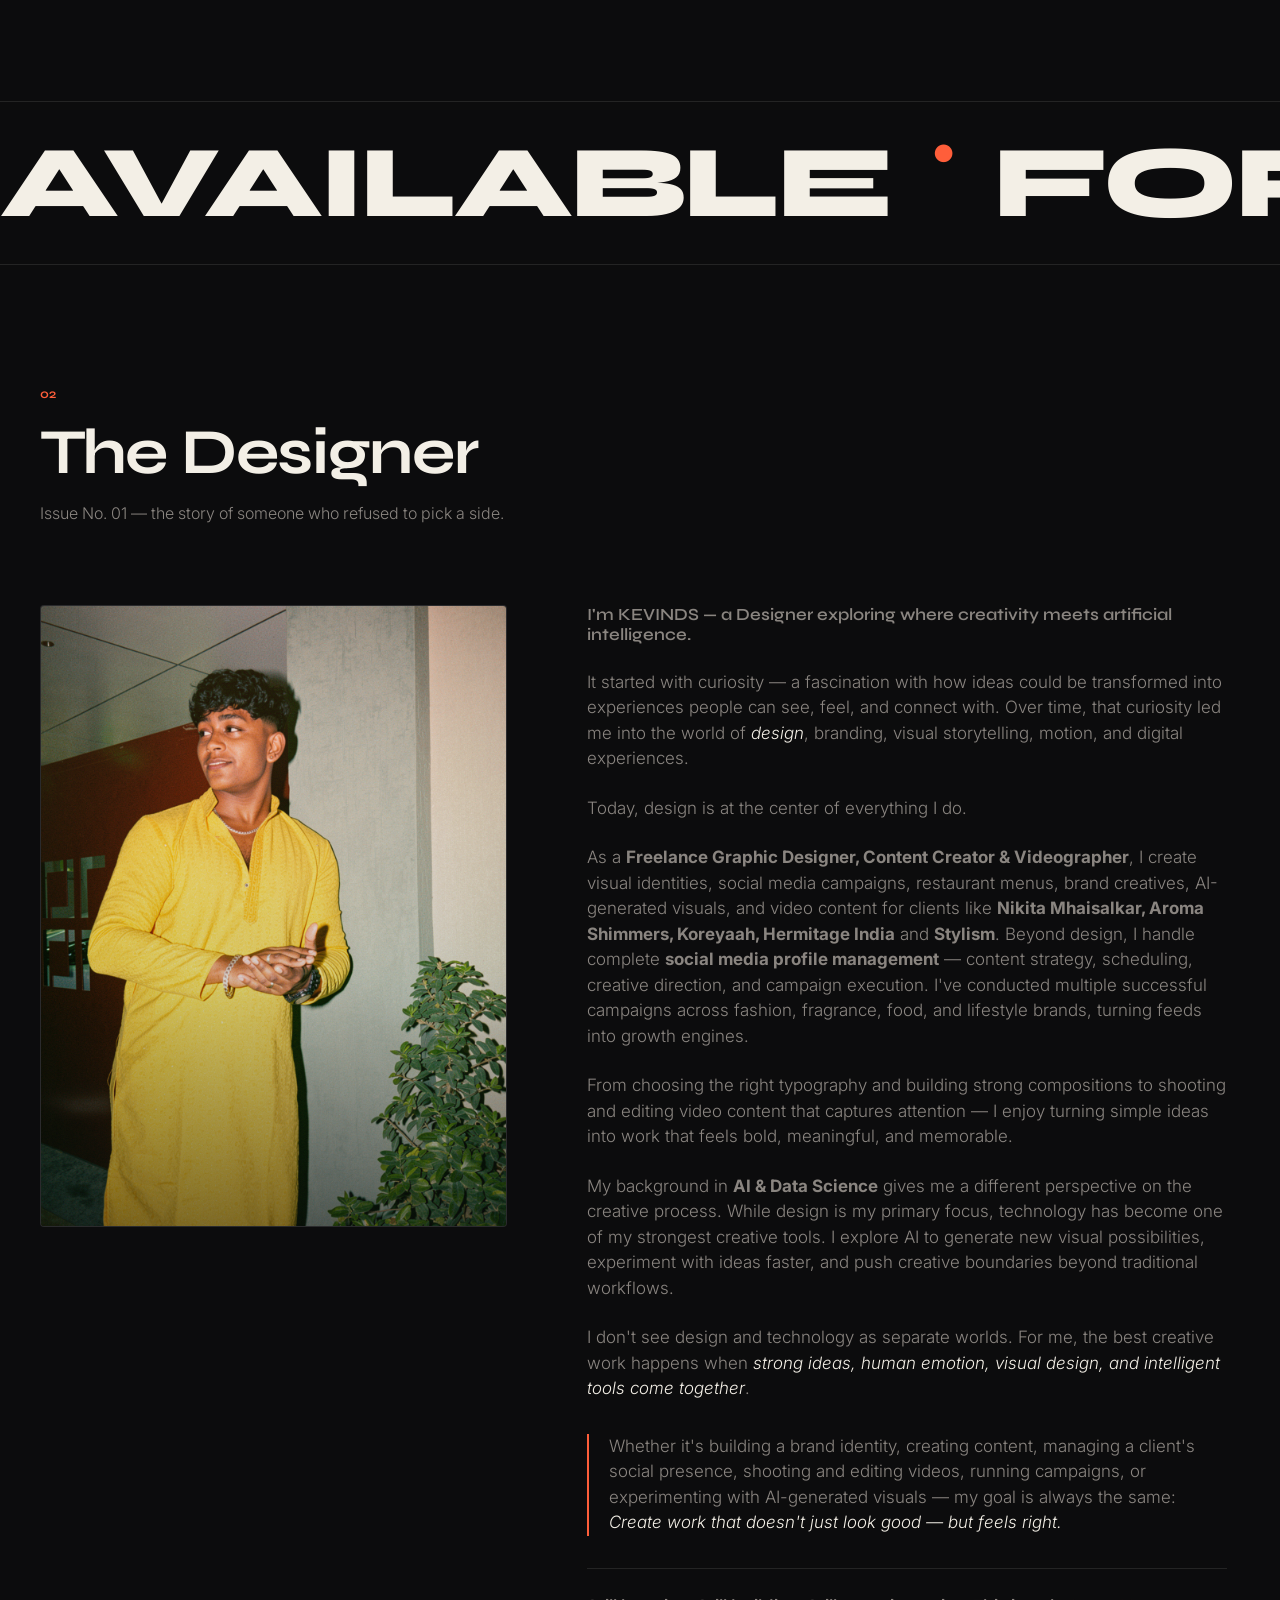
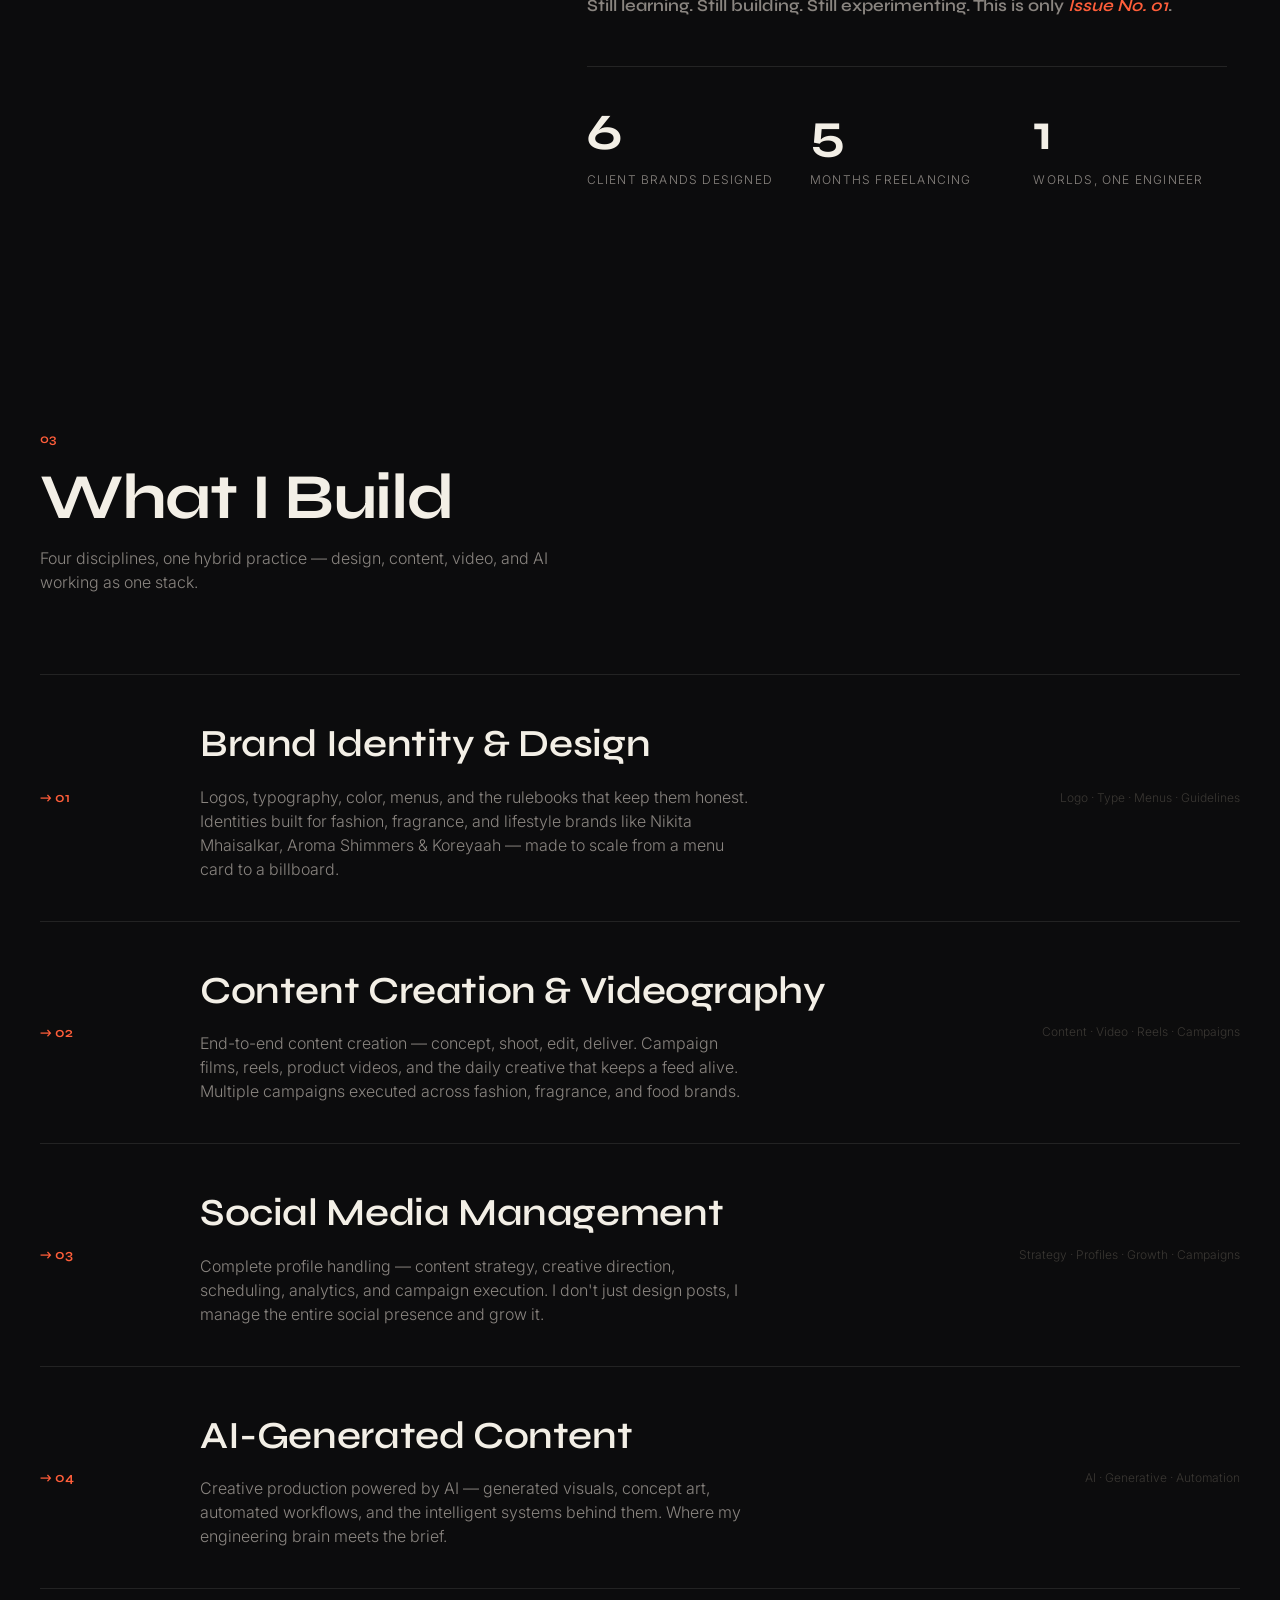
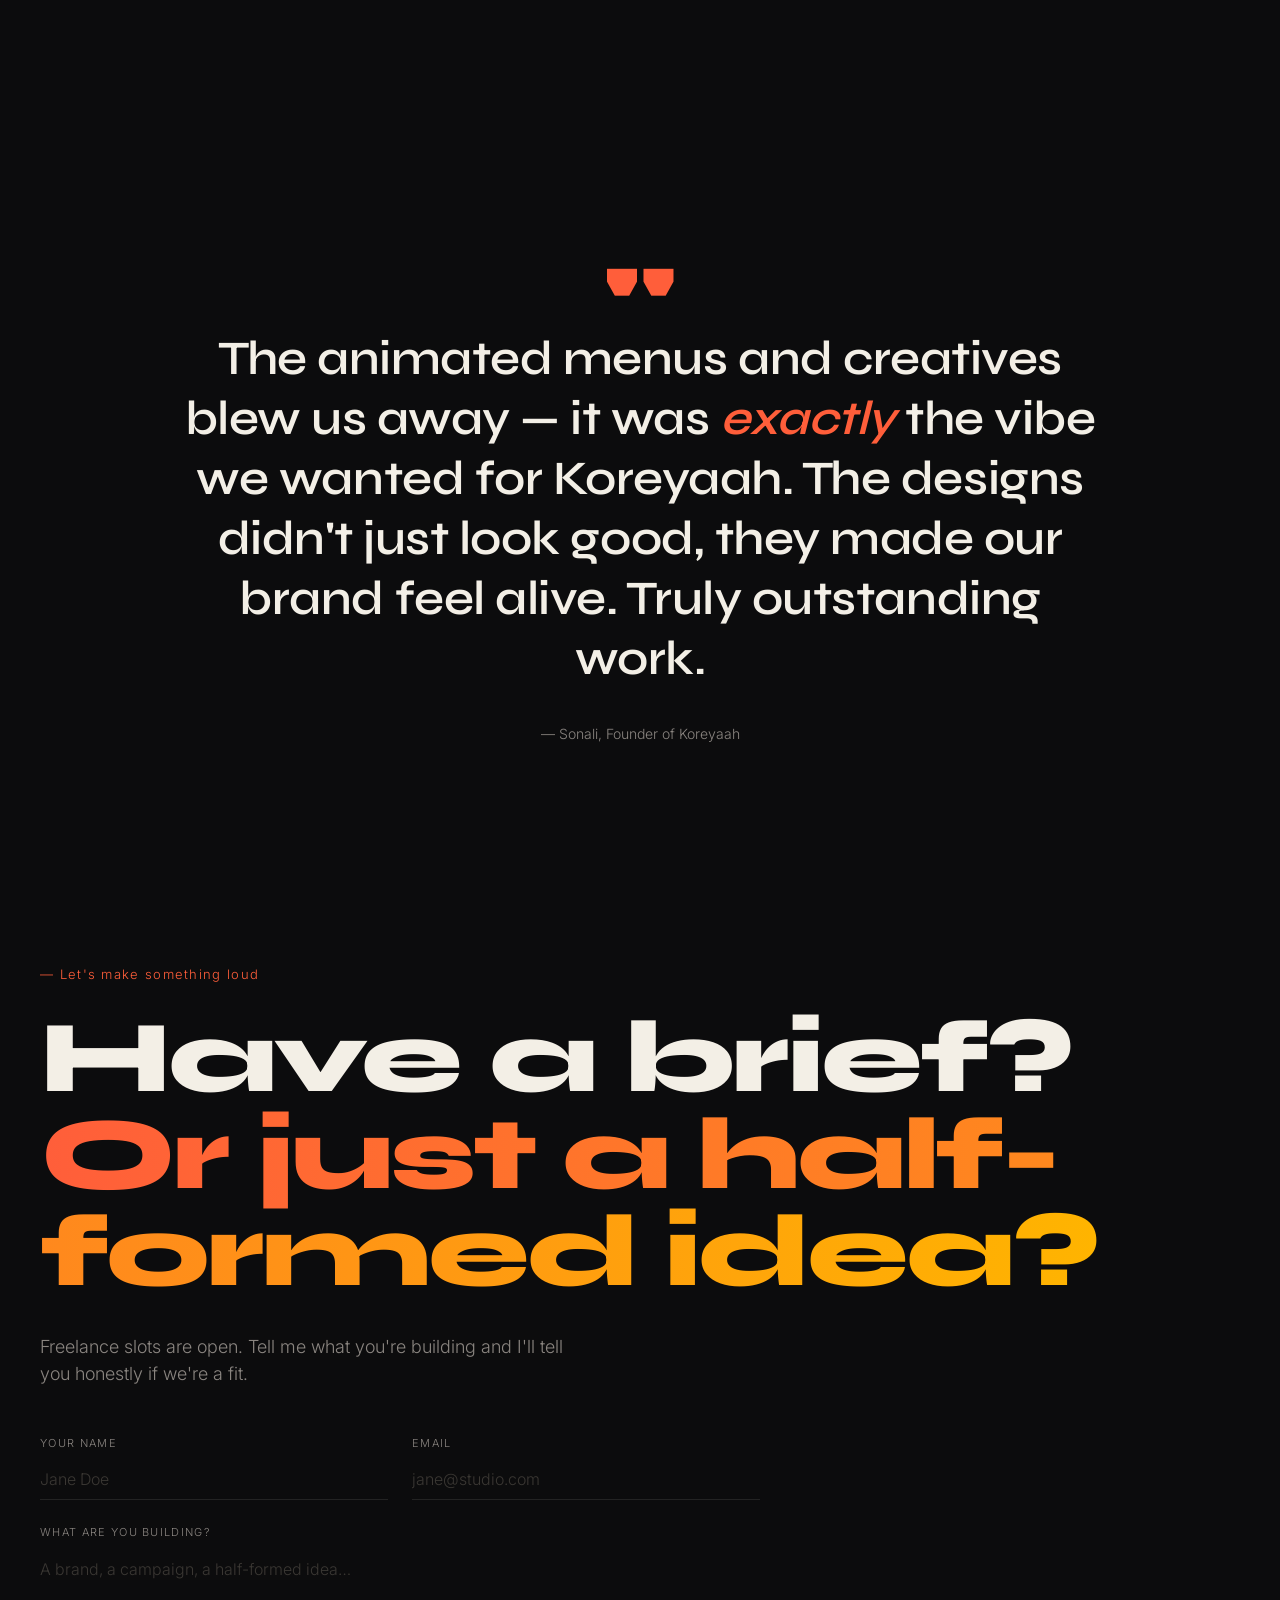
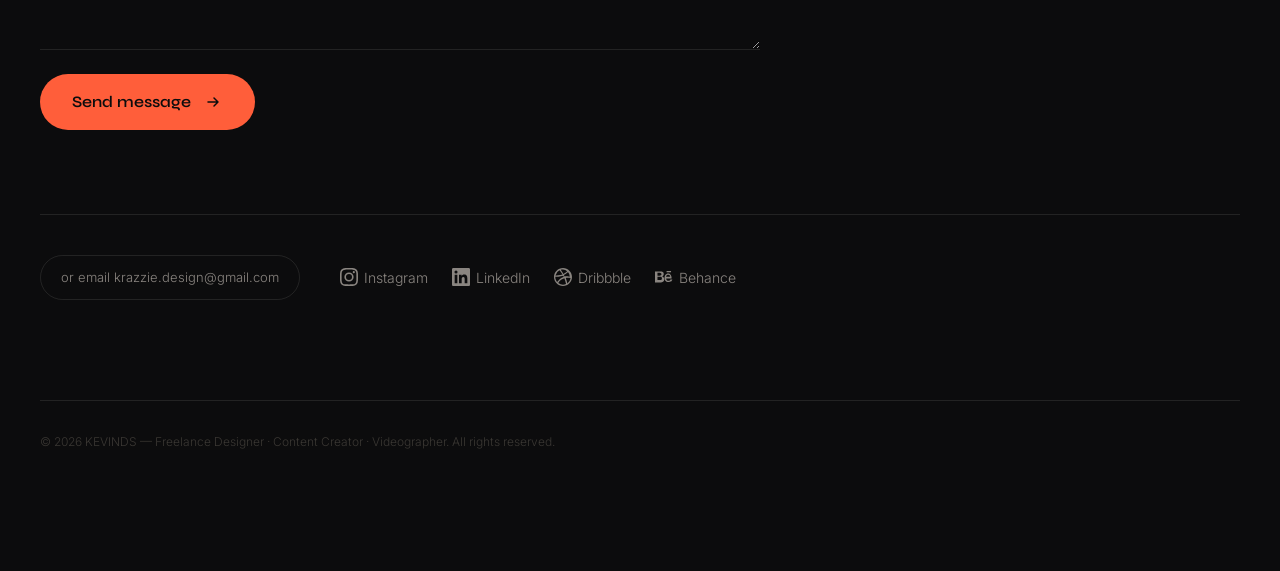
==== commit c999cb1b: "Heroic preloader redesign: logo slam, shockwaves, floating embers - Logo SLAMS in from 2.5x scale wi" ====
--- a/index.html
+++ b/index.html
@@ -47,18 +47,16 @@
 <body>
   <!-- Preloader -->
   <div class="preloader" id="preloader">
-    <div class="pre-noise"></div>
-    <div class="pre-vignette"></div>
-    <div class="pre-lines">
+    <div class="pre-embers">
       <span></span><span></span><span></span><span></span><span></span>
+      <span></span><span></span><span></span>
     </div>
     <div class="pre-content">
-      <div class="pre-top-tag">A KRAZZIE PRODUCTION</div>
-      <div class="pre-logo-reveal">
-        <div class="pre-logo-mask">
-          <img src="assets/logo.png" alt="KRAZZIE" class="pre-logo">
-        </div>
-        <div class="pre-glow-ring"></div>
+      <div class="pre-tag">A KRAZZIE PRODUCTION</div>
+      <div class="pre-logo-wrap">
+        <div class="pre-shockwave"></div>
+        <div class="pre-shockwave pre-shock-2"></div>
+        <img src="assets/logo.png" alt="KRAZZIE" class="pre-logo">
       </div>
       <div class="pre-counter-wrap">
         <div class="pre-bar"><div class="pre-bar-fill" id="preFill"></div></div>
--- a/styles.css
+++ b/styles.css
@@ -23,53 +23,34 @@
   display: flex; align-items: center; justify-content: center;
   overflow: hidden;
 }
-.preloader.exit {
-  animation: preExit 1.2s cubic-bezier(0.76, 0, 0.24, 1) forwards;
-}
-@keyframes preExit {
-  0% { clip-path: circle(100% at 50% 50%); }
-  100% { clip-path: circle(0% at 50% 40%); }
-}
 .preloader.gone { display: none; }
 body.loading { overflow: hidden; }
 
-/* Film grain */
-.pre-noise {
-  position: absolute; inset: -50%; z-index: 1;
-  background: url("data:image/svg+xml,%3Csvg viewBox='0 0 256 256' xmlns='http://www.w3.org/2000/svg'%3E%3Cfilter id='n'%3E%3CfeTurbulence type='fractalNoise' baseFrequency='0.9' numOctaves='4' stitchTiles='stitch'/%3E%3C/filter%3E%3Crect width='100%25' height='100%25' filter='url(%23n)' opacity='0.04'/%3E%3C/svg%3E");
-  animation: grain 0.5s steps(4) infinite;
-  pointer-events: none;
-}
-@keyframes grain {
-  0%, 100% { transform: translate(0, 0); }
-  25% { transform: translate(-5%, -5%); }
-  50% { transform: translate(5%, 5%); }
-  75% { transform: translate(-2%, 3%); }
-}
-
-/* Vignette */
-.pre-vignette {
-  position: absolute; inset: 0; z-index: 1;
-  background: radial-gradient(ellipse at center, transparent 40%, rgba(0,0,0,0.6) 100%);
-  pointer-events: none;
-}
-
-/* Horizontal scan lines */
-.pre-lines {
-  position: absolute; inset: 0; z-index: 2; pointer-events: none; overflow: hidden;
-}
-.pre-lines span {
-  position: absolute; left: 0; width: 100%; height: 1px;
-  background: rgba(232, 0, 0, 0.08);
-}
-.pre-lines span:nth-child(1) { top: 20%; animation: lineSweep 3s ease-in-out infinite; }
-.pre-lines span:nth-child(2) { top: 40%; animation: lineSweep 3s ease-in-out 0.6s infinite; }
-.pre-lines span:nth-child(3) { top: 60%; animation: lineSweep 3s ease-in-out 1.2s infinite; }
-.pre-lines span:nth-child(4) { top: 80%; animation: lineSweep 3s ease-in-out 1.8s infinite; }
-.pre-lines span:nth-child(5) { top: 50%; height: 2px; background: rgba(232,0,0,0.04); animation: lineSweep 4s ease-in-out 0.3s infinite; }
-@keyframes lineSweep {
-  0%, 100% { opacity: 0; transform: scaleX(0); }
-  50% { opacity: 1; transform: scaleX(1); }
+/* Floating embers */
+.pre-embers {
+  position: absolute; inset: 0; z-index: 1; pointer-events: none;
+}
+.pre-embers span {
+  position: absolute; bottom: -10px;
+  width: 3px; height: 3px;
+  background: #e80000;
+  border-radius: 50%;
+  opacity: 0;
+  animation: ember 4s ease-in infinite;
+}
+.pre-embers span:nth-child(1) { left: 12%; animation-delay: 0s; }
+.pre-embers span:nth-child(2) { left: 28%; animation-delay: 0.5s; width: 2px; height: 2px; }
+.pre-embers span:nth-child(3) { left: 42%; animation-delay: 1s; width: 4px; height: 4px; }
+.pre-embers span:nth-child(4) { left: 58%; animation-delay: 0.3s; }
+.pre-embers span:nth-child(5) { left: 72%; animation-delay: 1.4s; width: 2px; height: 2px; }
+.pre-embers span:nth-child(6) { left: 85%; animation-delay: 0.7s; width: 4px; height: 4px; }
+.pre-embers span:nth-child(7) { left: 35%; animation-delay: 1.8s; }
+.pre-embers span:nth-child(8) { left: 65%; animation-delay: 2.2s; width: 2px; height: 2px; }
+@keyframes ember {
+  0% { opacity: 0; transform: translateY(0) scale(1); }
+  10% { opacity: 0.9; }
+  80% { opacity: 0.3; }
+  100% { opacity: 0; transform: translateY(-100vh) scale(0.2); }
 }
 
 /* Content */
@@ -80,93 +61,104 @@
   width: min(320px, 85vw);
 }
 
-/* Top tag */
-.pre-top-tag {
+/* Tag text */
+.pre-tag {
   font-family: 'Inter', sans-serif;
-  font-size: 10px; font-weight: 500;
-  letter-spacing: 0.4em;
+  font-size: 11px; font-weight: 500;
+  letter-spacing: 0.5em;
   text-transform: uppercase;
-  color: rgba(255,255,255,0.2);
+  color: rgba(255,255,255,0.15);
   margin-bottom: 48px;
   opacity: 0;
-  animation: preTagIn 0.6s ease 0.1s forwards;
-}
-@keyframes preTagIn {
-  from { opacity: 0; letter-spacing: 0.8em; }
-  to { opacity: 1; letter-spacing: 0.4em; }
-}
-
-/* Logo reveal */
-.pre-logo-reveal {
+  animation: tagReveal 1s ease 0.2s forwards;
+}
+@keyframes tagReveal {
+  0% { opacity: 0; letter-spacing: 1em; }
+  100% { opacity: 1; letter-spacing: 0.5em; }
+}
+
+/* Logo wrap */
+.pre-logo-wrap {
   position: relative;
   width: 160px; height: 160px;
   margin-bottom: 48px;
 }
 
-.pre-logo-mask {
+/* Logo slam */
+.pre-logo {
   width: 100%; height: 100%;
+  object-fit: cover; display: block;
   border-radius: 24px;
-  overflow: hidden;
   opacity: 0;
-  transform: scale(0.8) rotateX(15deg);
-  animation: logoReveal 0.8s cubic-bezier(0.16, 1, 0.3, 1) 0.3s forwards;
-  box-shadow:
-    0 0 0 1px rgba(232, 0, 0, 0.15),
-    0 8px 40px rgba(232, 0, 0, 0.2),
-    0 30px 80px rgba(0, 0, 0, 0.6);
-  perspective: 600px;
-}
-@keyframes logoReveal {
-  to { opacity: 1; transform: scale(1) rotateX(0deg); }
-}
-
-.pre-logo {
-  width: 100%; height: 100%; object-fit: cover; display: block;
-}
-
-/* Glow ring around logo */
-.pre-glow-ring {
-  position: absolute; inset: -8px;
-  border: 1px solid transparent;
-  border-radius: 30px;
-  background: conic-gradient(from 0deg, transparent 0%, rgba(232,0,0,0.5) 25%, transparent 50%, rgba(232,0,0,0.3) 75%, transparent 100%) border-box;
-  -webkit-mask: linear-gradient(#fff 0 0) padding-box, linear-gradient(#fff 0 0);
-  -webkit-mask-composite: xor;
-  mask-composite: exclude;
-  animation: ringRotate 3s linear infinite;
+  transform: scale(2.5);
+  animation: logoSlam 0.5s cubic-bezier(0.22, 0.68, 0.35, 1.3) 0.5s forwards;
+}
+@keyframes logoSlam {
+  0% { opacity: 0; transform: scale(2.5); }
+  50% { opacity: 1; transform: scale(0.88); }
+  70% { transform: scale(1.08); }
+  100% { opacity: 1; transform: scale(1);
+    box-shadow: 0 0 40px rgba(232,0,0,0.4), 0 0 100px rgba(232,0,0,0.15), 0 20px 60px rgba(0,0,0,0.6);
+  }
+}
+
+/* Shockwave rings on impact */
+.pre-shockwave {
+  position: absolute; inset: -20px;
+  border: 2px solid rgba(232,0,0,0.7);
+  border-radius: 36px;
   opacity: 0;
-  animation: ringGlow 3s linear 0.8s infinite, ringFadeIn 0.5s ease 0.8s forwards;
-}
-@keyframes ringGlow {
-  to { transform: rotate(360deg); }
-}
-@keyframes ringFadeIn {
-  to { opacity: 0.6; }
+  animation: shockwave 0.8s ease-out 0.6s forwards;
+  pointer-events: none;
+}
+.pre-shock-2 {
+  border-width: 1px;
+  border-color: rgba(232,0,0,0.3);
+  animation-delay: 0.75s;
+  animation-duration: 1s;
+}
+@keyframes shockwave {
+  0% { opacity: 0.9; transform: scale(1); }
+  100% { opacity: 0; transform: scale(3); }
+}
+
+/* Pulsing glow halo */
+.pre-logo-wrap::after {
+  content: '';
+  position: absolute; inset: -6px;
+  border-radius: 28px;
+  box-shadow: 0 0 30px rgba(232,0,0,0.5), 0 0 80px rgba(232,0,0,0.2);
+  opacity: 0;
+  animation: glowPulse 2s ease-in-out 1.1s infinite;
+}
+@keyframes glowPulse {
+  0%, 100% { opacity: 0.3; }
+  50% { opacity: 0.9; }
 }
 
 /* Counter area */
 .pre-counter-wrap {
   width: 100%;
   opacity: 0;
-  animation: preFadeUp 0.5s ease 0.7s forwards;
-}
-@keyframes preFadeUp {
+  animation: fadeUp 0.5s ease 1s forwards;
+}
+@keyframes fadeUp {
   from { opacity: 0; transform: translateY(12px); }
   to { opacity: 1; transform: translateY(0); }
 }
 
 /* Progress bar */
 .pre-bar {
-  width: 100%; height: 1px;
+  width: 100%; height: 2px;
   background: rgba(255,255,255,0.06);
   overflow: hidden;
   margin-bottom: 16px;
 }
 .pre-bar-fill {
   height: 100%; width: 0%;
-  background: #e80000;
+  background: linear-gradient(90deg, #e80000, #ff4444);
   transition: width 0.15s ease-out;
-  box-shadow: 0 0 8px rgba(232, 0, 0, 0.6), 0 0 20px rgba(232, 0, 0, 0.2);
+  box-shadow: 0 0 12px rgba(232,0,0,0.8), 4px 0 20px rgba(232,0,0,0.4);
 }
 
 /* Numbers row */
@@ -175,8 +167,8 @@
 }
 .pre-percent {
   font-family: 'Syne', sans-serif; font-weight: 800;
-  font-size: 13px; letter-spacing: 0.08em;
-  color: rgba(255,255,255,0.7);
+  font-size: 14px; letter-spacing: 0.08em;
+  color: rgba(255,255,255,0.8);
 }
 .pre-year {
   font-family: 'Inter', sans-serif; font-size: 10px; font-weight: 400;
@@ -184,17 +176,29 @@
   color: rgba(255,255,255,0.15);
 }
 
-/* Exit animations */
+/* Exit — flash + zoom */
+.preloader.exit::after {
+  content: '';
+  position: absolute; inset: 0; z-index: 10;
+  background: #fff;
+  animation: preFlash 1.2s ease forwards;
+  pointer-events: none;
+}
+@keyframes preFlash {
+  0% { opacity: 0; }
+  25% { opacity: 0.85; }
+  100% { opacity: 0; }
+}
 .preloader.exit .pre-content {
-  animation: contentOut 0.5s ease forwards;
-}
-@keyframes contentOut {
-  to { opacity: 0; transform: scale(0.9); filter: blur(10px); }
-}
-.preloader.exit .pre-noise,
-.preloader.exit .pre-vignette,
-.preloader.exit .pre-lines {
-  animation: fadeOut 0.4s ease forwards;
+  animation: heroZoomOut 1s cubic-bezier(0.22, 1, 0.36, 1) forwards;
+}
+@keyframes heroZoomOut {
+  0% { opacity: 1; transform: scale(1); }
+  20% { opacity: 1; transform: scale(1.15); }
+  100% { opacity: 0; transform: scale(5); }
+}
+.preloader.exit .pre-embers {
+  animation: fadeOut 0.3s ease forwards;
 }
 @keyframes fadeOut { to { opacity: 0; } }
 
@@ -664,6 +668,8 @@
   .nav.scrolled { padding: 14px 24px; }
   .nav-links, .nav-cta { display: none; }
   .nav-burger { display: flex; justify-self: end; }
+  .logo-text { font-size: 17px; }
+  .logo-text .dot { width: 5px; height: 5px; right: -8px; top: 1px; }
 
   section { padding: 80px 20px; }
   .section-head { margin-bottom: 48px; }
@@ -690,34 +696,58 @@
 @media (max-width: 600px) {
   section { padding: 60px 16px; }
 
-  .hero { padding: 120px 16px 40px; min-height: 100svh; }
+  /* Nav */
+  .nav { padding: 14px 16px; }
+  .nav.scrolled { padding: 10px 16px; }
+  .logo-mark { width: 30px; height: 30px; font-size: 14px; }
+  .logo-text { font-size: 14px; }
+  .logo-text .dot { width: 4px; height: 4px; top: 1px; right: -6px; }
+  .nav-logo { gap: 8px; }
+
+  /* Preloader */
+  .pre-logo-wrap { width: 110px; height: 110px; margin-bottom: 32px; }
+  .pre-logo { border-radius: 18px; }
+  .pre-logo-wrap::after { border-radius: 22px; inset: -4px; }
+  .pre-shockwave { inset: -14px; border-radius: 26px; }
+  .pre-tag { font-size: 9px; letter-spacing: 0.3em; margin-bottom: 28px; }
+  .pre-content { width: min(260px, 85vw); }
+
+  /* Hero */
+  .hero { padding: 110px 16px 40px; min-height: 100svh; }
   .hero-title { font-size: clamp(36px, 11vw, 64px); margin-bottom: 40px; }
+  .hero-title .outline { -webkit-text-stroke: 1.5px var(--ink); }
   .hero-eyebrow { font-size: 11px; margin-bottom: 24px; }
-  .hero-marquee { top: 80px; }
-  .hero-meta { gap: 20px; padding-top: 24px; }
-  .meta-value { font-size: 15px; }
-  .meta-label { font-size: 10px; }
-
+  .hero-marquee { top: 70px; padding: 8px 0; }
+  .marquee-track { font-size: 11px; }
+  .hero-meta { gap: 20px; padding-top: 24px; flex-direction: row; }
+  .meta-value { font-size: 14px; }
+  .meta-label { font-size: 9px; }
+  .meta-block { gap: 2px; }
+
+  /* Sections */
   .section-head { margin-bottom: 40px; }
   .section-title { font-size: clamp(28px, 8vw, 48px); }
   .section-sub { font-size: 14px; }
 
+  /* Clients */
   .client { padding: 40px 0; }
   .client-name { font-size: clamp(28px, 10vw, 48px); }
   .client-tag { font-size: 12px; }
   .client-ig { font-size: 13px; padding: 6px 14px; }
   .client-gallery { gap: 12px; margin-bottom: 40px; }
-  .work-item img, .work-item video { max-width: 85vw; max-height: 440px; }
-  .work-item.work-video video { max-height: 480px; }
-  .work-item.work-logo img { max-width: 400px; max-height: 240px; }
-  .work-item.work-square img { max-width: 320px; max-height: 320px; }
+  .work-item img, .work-item video { max-width: 80vw; max-height: 360px; }
+  .work-item.work-video video { max-height: 400px; }
+  .work-item.work-logo img { max-width: 70vw; max-height: 200px; }
+  .work-item.work-square img { max-width: 70vw; max-height: 280px; }
   .work-item:hover { transform: none; }
   .gallery-nav button { width: 38px; height: 38px; font-size: 16px; }
 
+  /* Marquee */
   .big-marquee { padding: 20px 0; }
   .big-marquee-track { font-size: clamp(32px, 10vw, 60px); }
 
-  .about-portrait { max-width: 100%; }
+  /* About */
+  .about-portrait { max-width: 100%; margin: 0 auto; }
   .portrait-frame { aspect-ratio: 4/5; }
   .about-lead { font-size: clamp(20px, 5vw, 28px); margin-bottom: 24px; }
   .about-text p { font-size: 15px; margin-bottom: 18px; }
@@ -727,24 +757,34 @@
   .stat-num { font-size: clamp(28px, 8vw, 44px); }
   .stat-label { font-size: 10px; }
 
-  .service { padding: 28px 0; gap: 10px; }
-  .service-num { font-size: 13px; }
+  /* Services */
+  .service { padding: 24px 0; gap: 8px; }
+  .service-num { font-size: 12px; margin-bottom: 4px; }
   .service-body h3 { font-size: clamp(20px, 5vw, 30px); margin-bottom: 8px; }
-  .service-body p { font-size: 14px; }
-  .service-tags { font-size: 11px; }
-
+  .service-body p { font-size: 14px; line-height: 1.6; }
+  .service-tags { font-size: 11px; margin-top: 4px; color: var(--ink-faint); }
+
+  /* Testimonial */
   .testimonial { padding: 80px 16px; }
   .quote-mark { font-size: 80px; margin-bottom: -24px; }
-  .testimonial blockquote { font-size: clamp(22px, 5.5vw, 36px); }
-
+  .testimonial blockquote { font-size: clamp(20px, 5.5vw, 36px); }
+  .testimonial cite { font-size: 13px; }
+
+  /* Contact */
   .contact { padding-top: 60px; }
-  .contact-title { font-size: clamp(32px, 10vw, 64px); margin-bottom: 20px; }
-  .contact-sub { font-size: 15px; margin-bottom: 32px; }
+  .contact-eyebrow { font-size: 12px; }
+  .contact-title { font-size: clamp(28px, 9vw, 64px); margin-bottom: 20px; }
+  .contact-sub { font-size: 14px; margin-bottom: 28px; }
   .contact-form { gap: 20px; margin-bottom: 32px; }
-  .contact-form input, .contact-form textarea { font-size: 16px; }
-  .btn-primary { padding: 16px 28px; font-size: 15px; }
-  .contact-footer { margin-top: 60px; }
-
+  .contact-form input, .contact-form textarea { font-size: 16px; padding: 12px 0; }
+  .btn-primary { padding: 16px 28px; font-size: 15px; width: 100%; justify-content: center; }
+  .btn-ghost { font-size: 12px; padding: 10px 16px; text-align: center; }
+  .btn-ghost span { word-break: break-all; }
+  .socials { gap: 16px; }
+  .socials a { font-size: 13px; }
+  .contact-footer { margin-top: 60px; font-size: 11px; }
+
+  /* Lightbox */
   .lightbox { padding: 16px; }
   .lightbox-stage img, .lightbox-stage video { max-width: 96vw; max-height: 70vh; border-radius: 4px; }
   .lightbox-btn { width: 40px; height: 40px; font-size: 16px; }
@@ -752,18 +792,38 @@
   .lightbox-next { right: 8px; }
   .lightbox-close { top: 12px; right: 12px; width: 38px; height: 38px; }
 
+  /* Mobile menu */
   .mobile-links a { font-size: clamp(36px, 10vw, 56px); }
   .mobile-menu { padding: 24px; gap: 32px; }
+  .mobile-menu-foot { font-size: 12px; }
+  .mobile-socials { gap: 6px 14px; }
+  .mobile-socials a { font-size: 13px; }
 }
 
 /* ===== Responsive — Small phones ===== */
 @media (max-width: 380px) {
+  .logo-text { font-size: 12px; letter-spacing: -0.02em; }
+  .logo-mark { width: 26px; height: 26px; font-size: 12px; }
+  .logo-text .dot { width: 3px; height: 3px; right: -5px; }
+  .nav-logo { gap: 6px; }
+  .pre-logo-wrap { width: 90px; height: 90px; margin-bottom: 24px; }
+  .pre-logo { border-radius: 16px; }
+  .pre-logo-wrap::after { border-radius: 18px; }
+  .pre-shockwave { inset: -10px; border-radius: 22px; }
+  .pre-tag { font-size: 8px; margin-bottom: 20px; }
+  .pre-content { width: min(220px, 85vw); }
+  .hero { padding: 100px 12px 32px; }
   .hero-title { font-size: 32px; }
-  .hero-meta { flex-direction: column; gap: 16px; }
+  .hero-marquee { top: 62px; }
+  .hero-meta { flex-direction: column; gap: 12px; }
+  .meta-block { flex-direction: row; gap: 8px; align-items: center; }
   .client-name { font-size: 28px; }
   .contact-title { font-size: 28px; }
   .about-stats { grid-template-columns: 1fr; }
   .big-marquee-track { font-size: 28px; }
+  .testimonial blockquote { font-size: 18px; }
+  .service-body h3 { font-size: 20px; }
+  .btn-primary { padding: 14px 20px; font-size: 14px; }
 }
 
 @media (prefers-reduced-motion: reduce) {
@@ -1009,7 +1069,9 @@
   .client-head { gap: 12px; margin-bottom: 20px; }
   .client-banner { gap: 12px; }
   .gallery-nav { position: static; justify-content: flex-end; margin-top: 12px; }
-  .whatsapp-float { bottom: 20px; left: 20px; width: 50px; height: 50px; }
+  .whatsapp-float { bottom: 16px; left: 16px; width: 48px; height: 48px; }
+  .whatsapp-float svg { width: 24px; height: 24px; }
+  .back-to-top { bottom: 16px; right: 16px; width: 42px; height: 42px; }
 }
 
 /* ===== WhatsApp floating button ===== */
@@ -1107,3 +1169,6 @@
 @media (max-width: 900px) {
   .music-disc { bottom: 80px; left: 20px; width: 44px; height: 44px; }
 }
+@media (max-width: 600px) {
+  .music-disc { bottom: 72px; left: 16px; width: 40px; height: 40px; }
+}
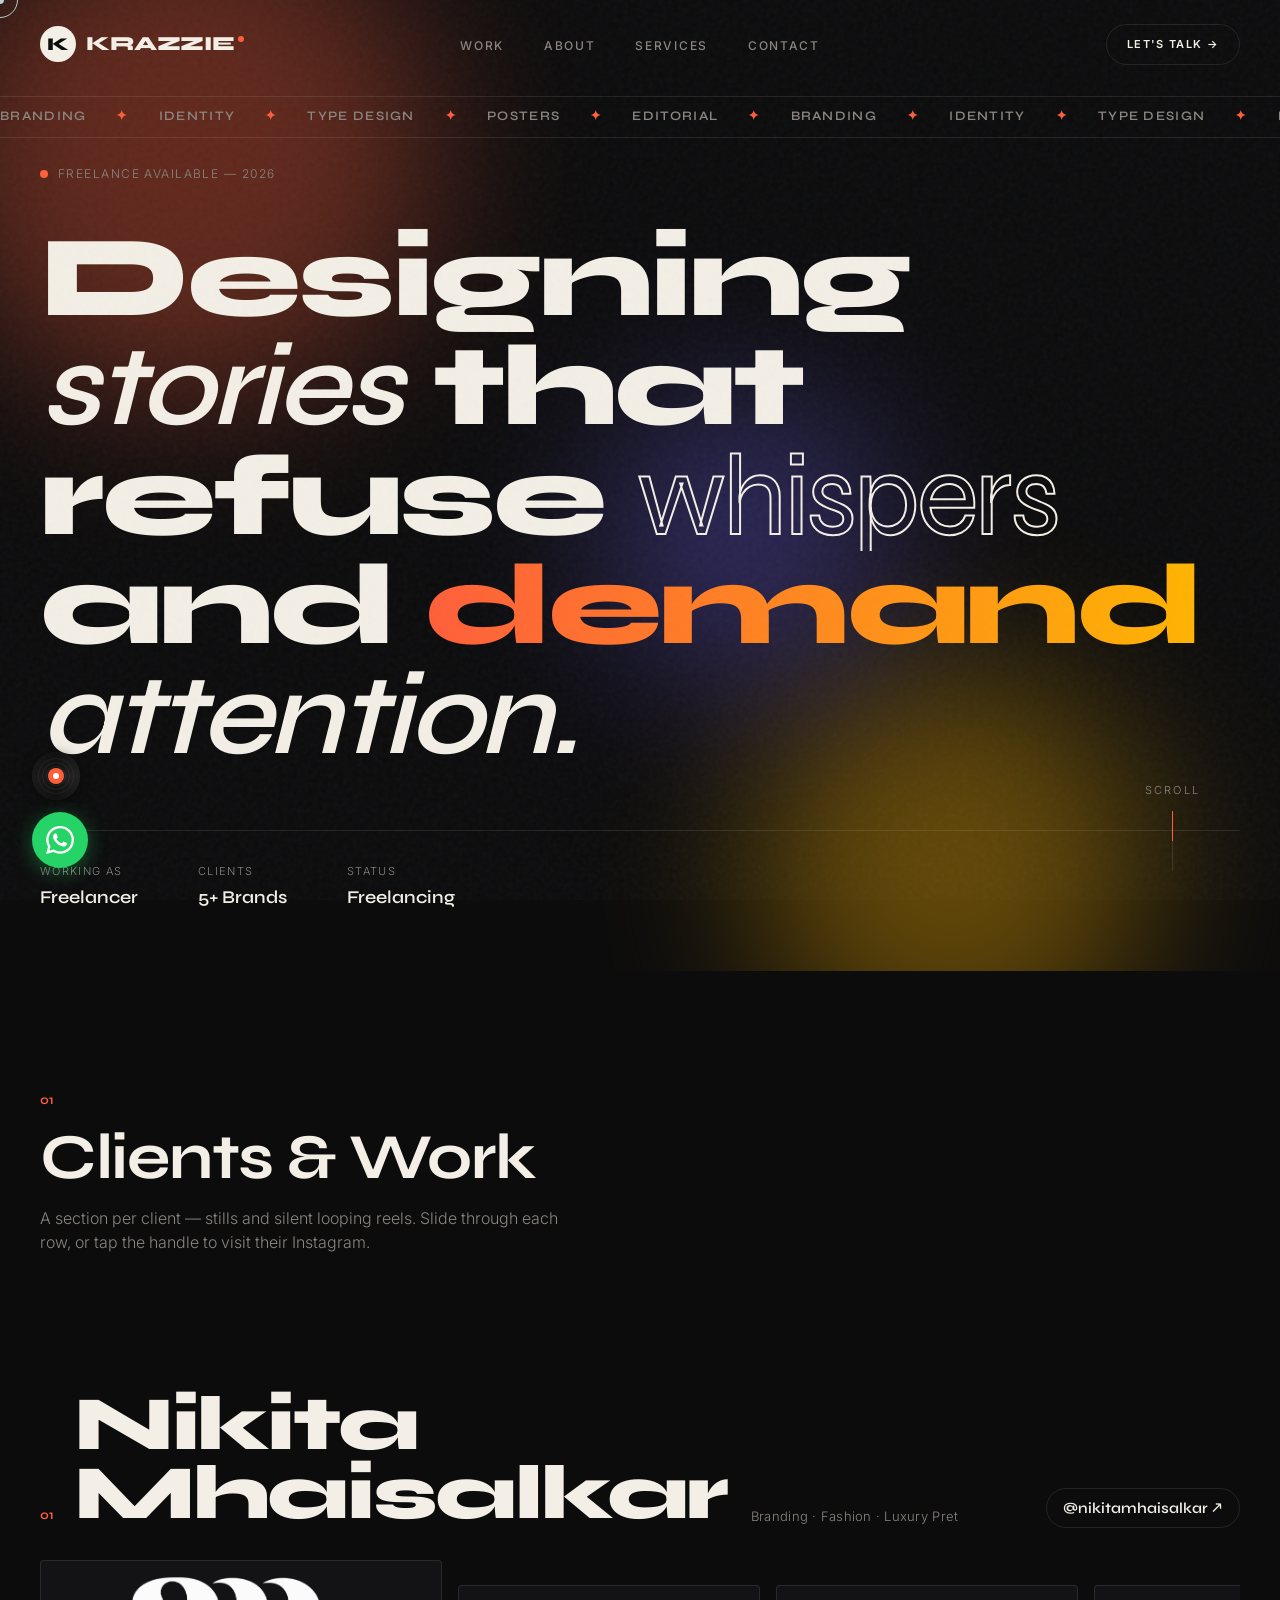
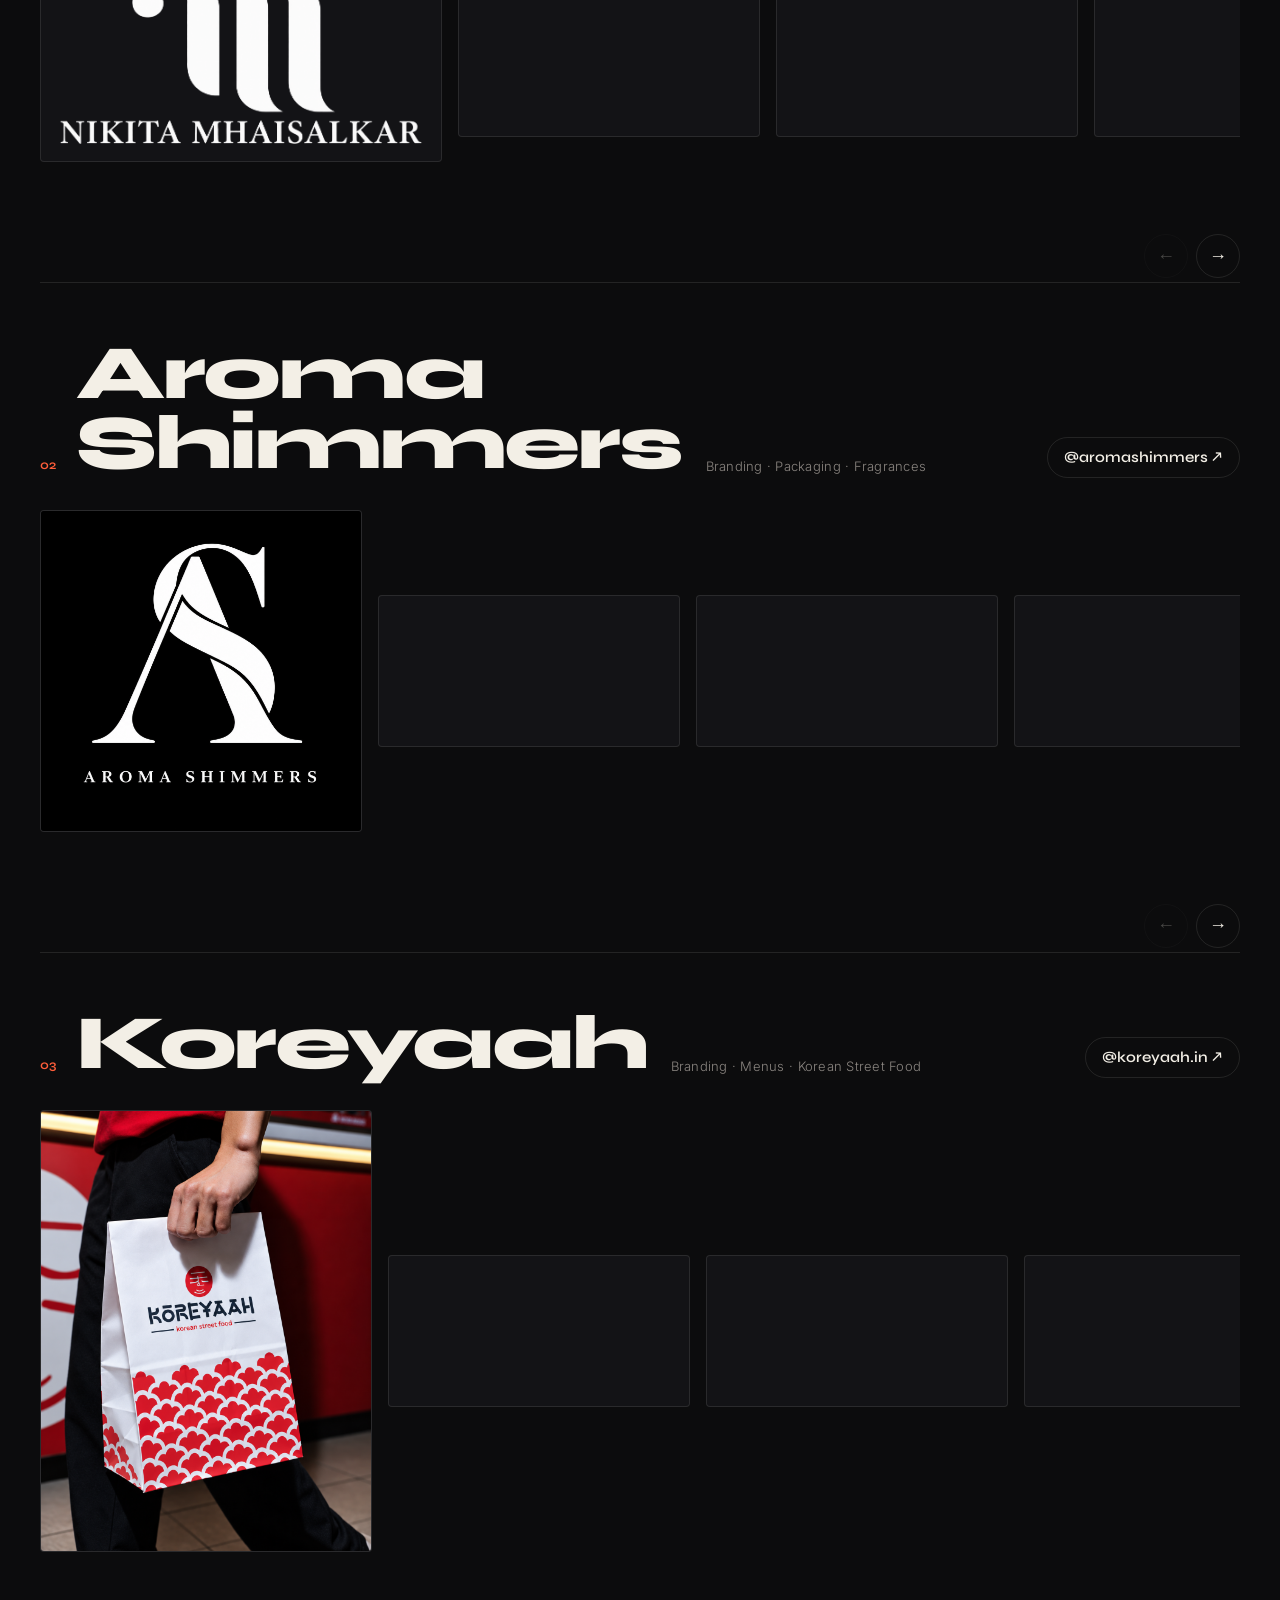
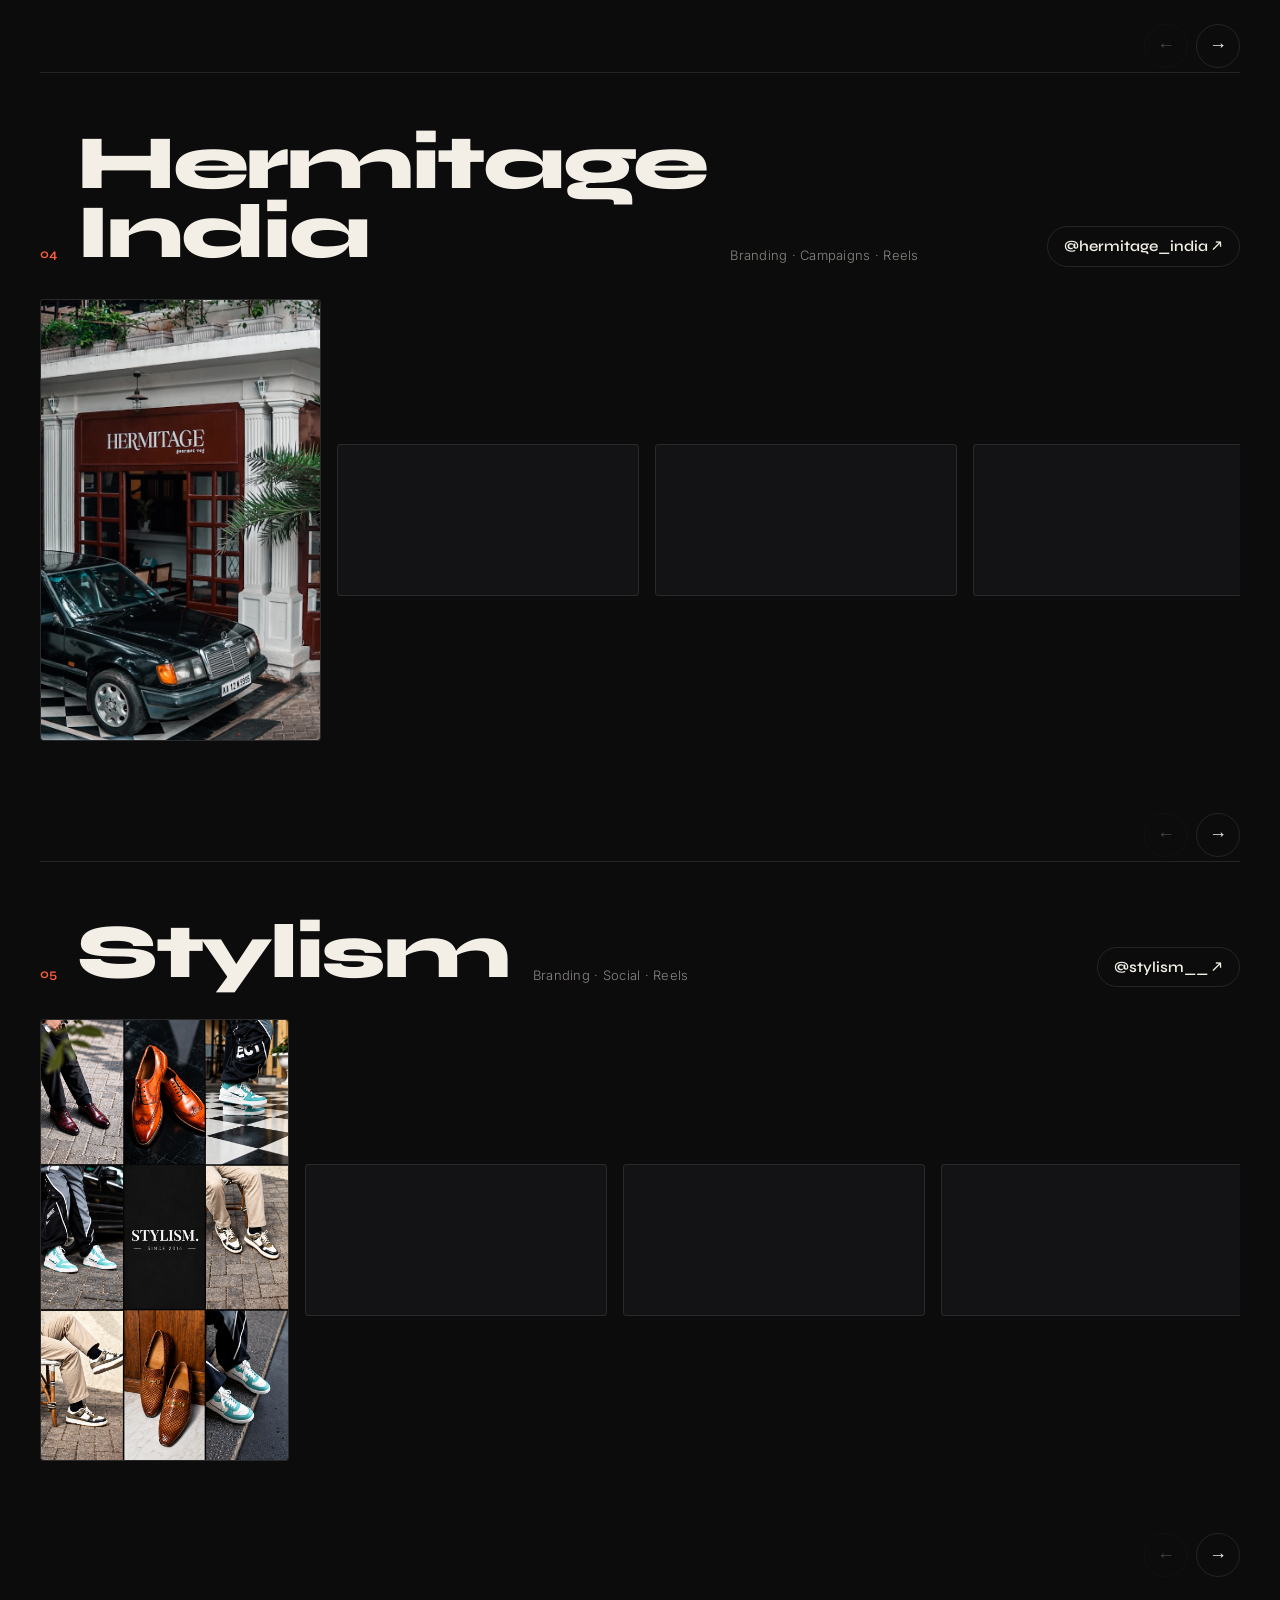
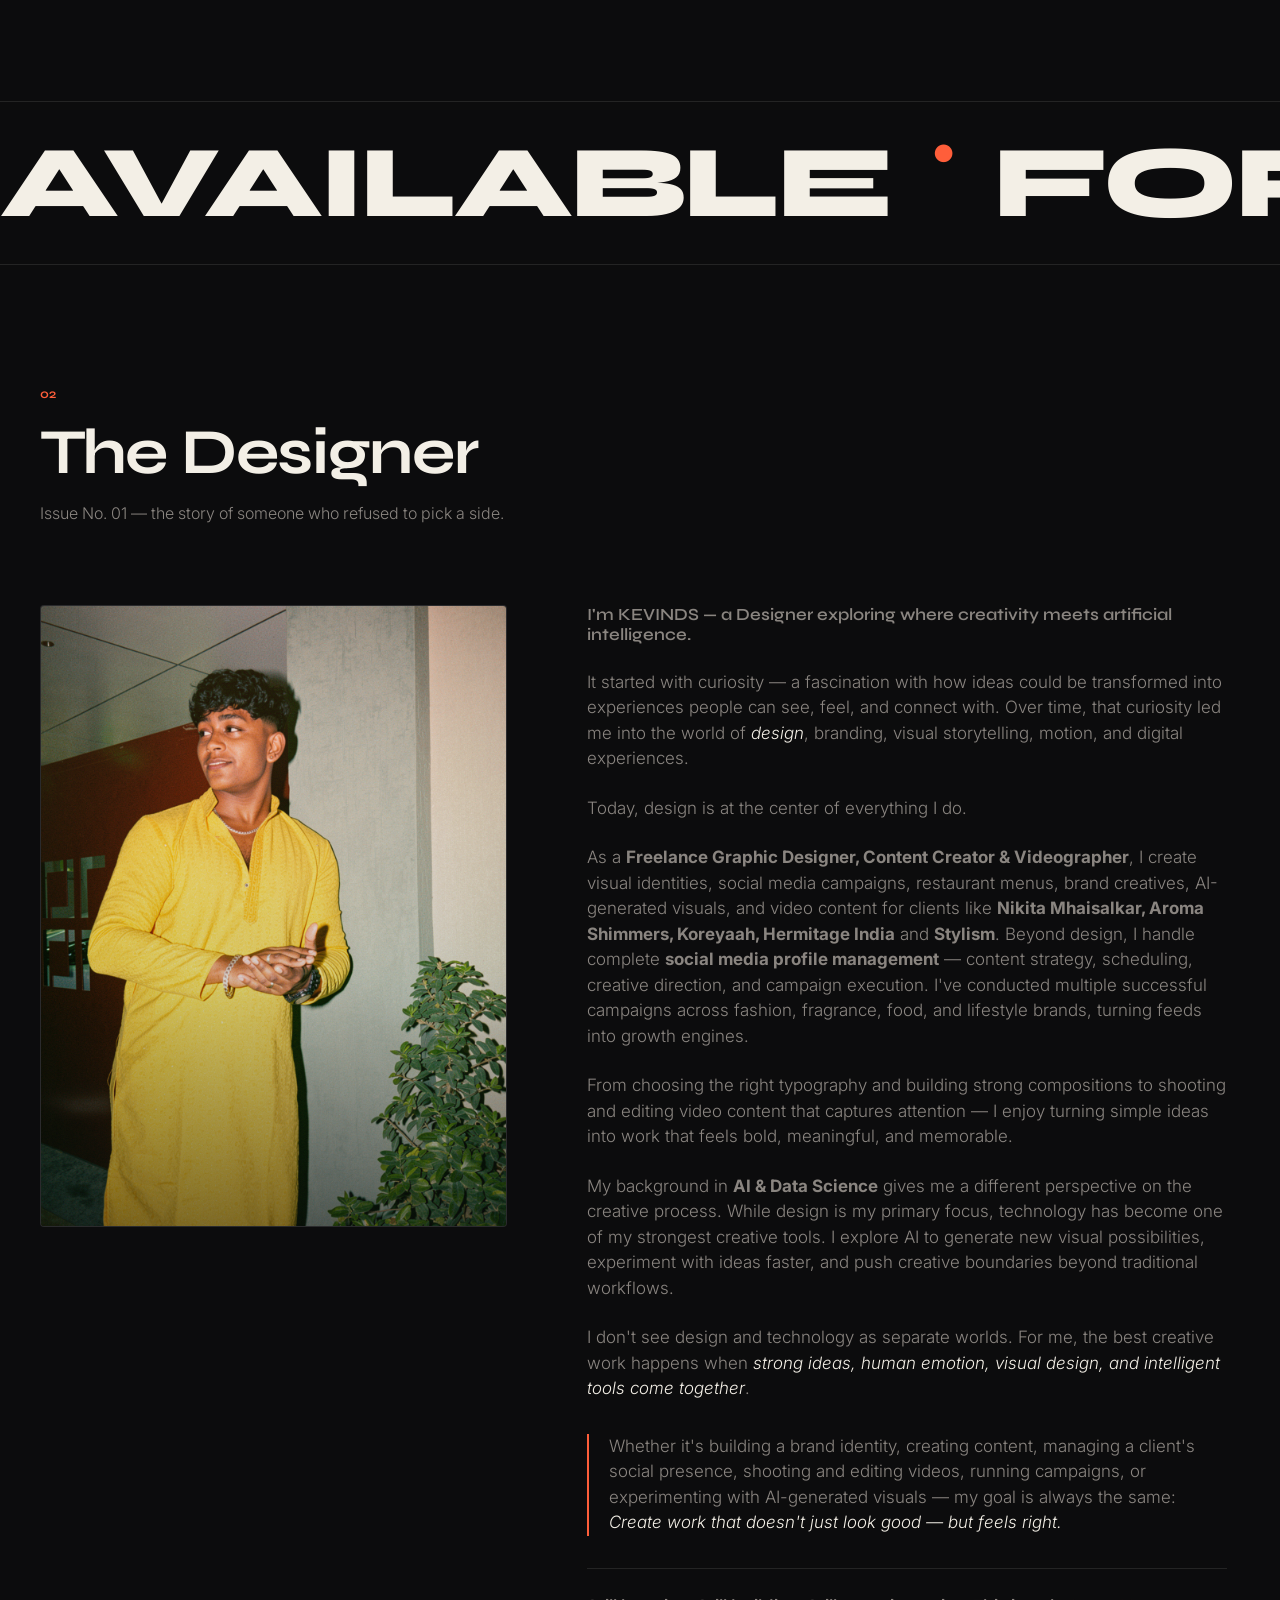
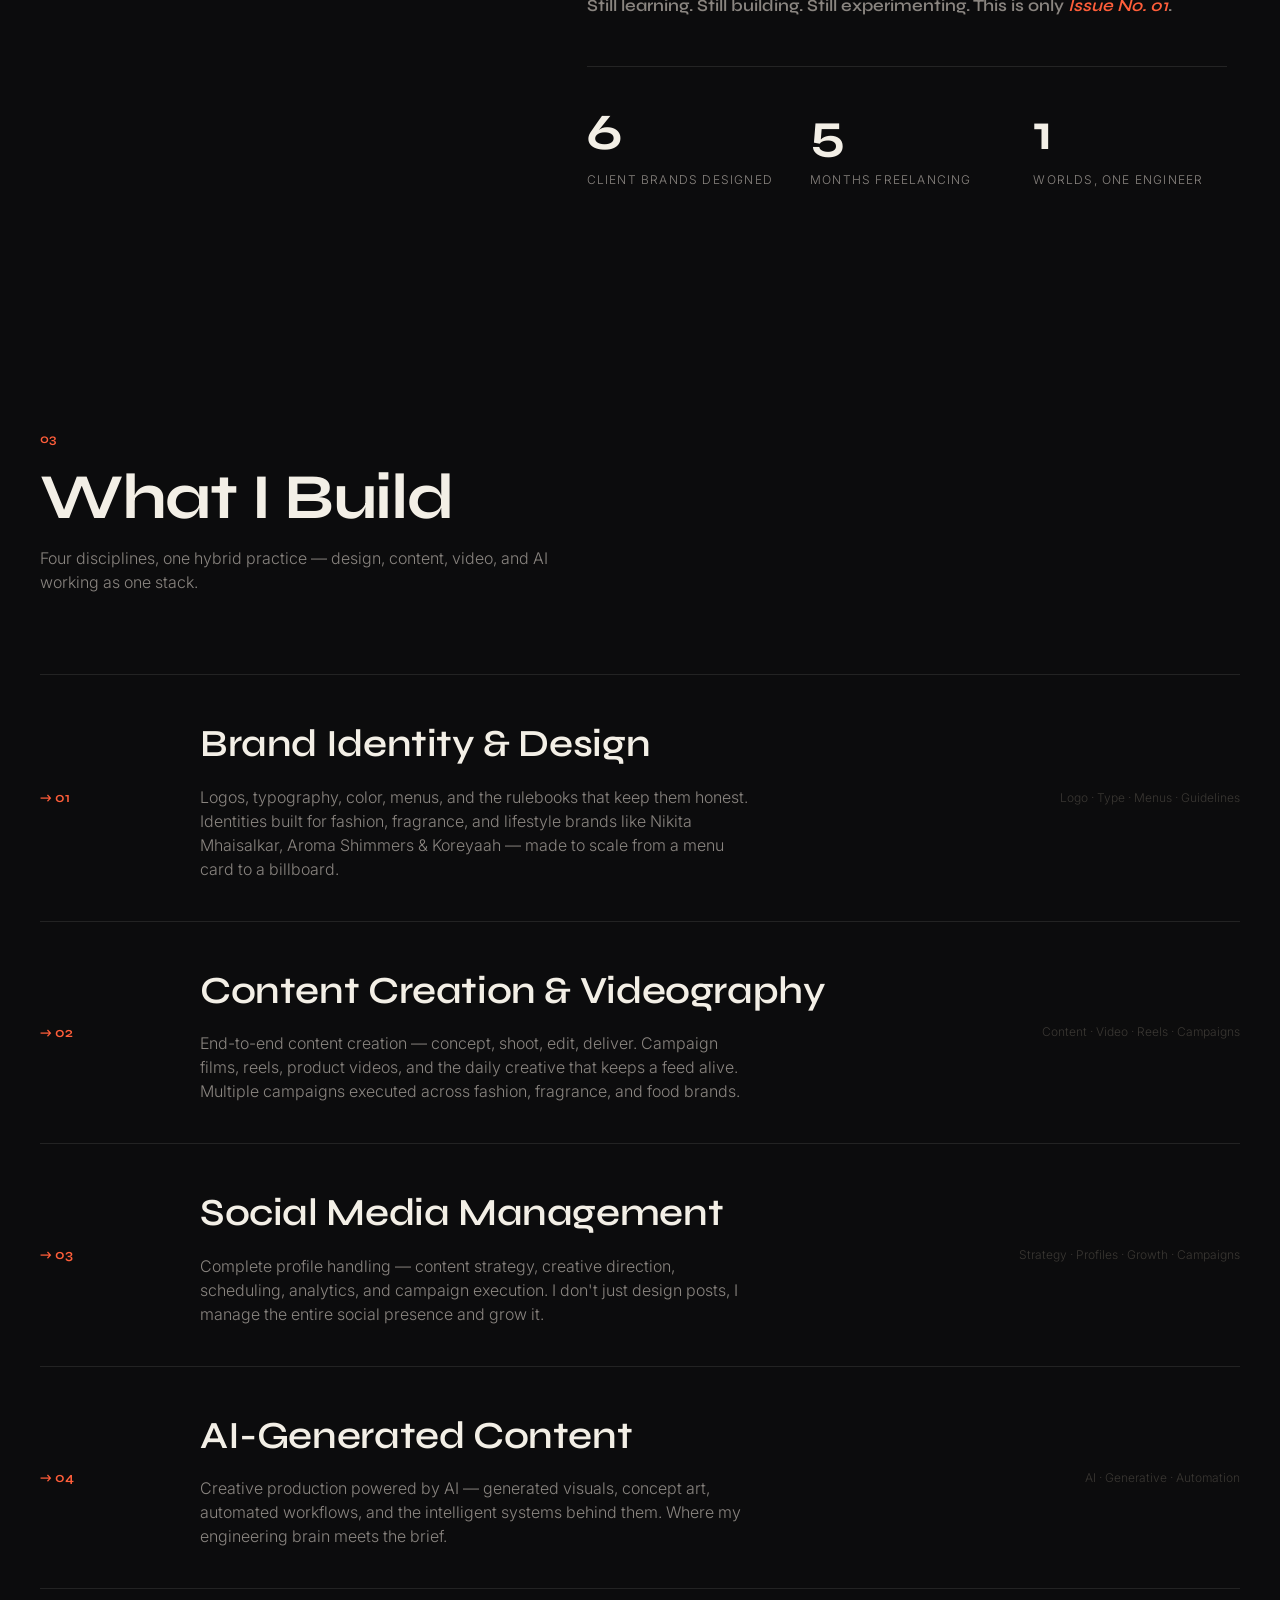
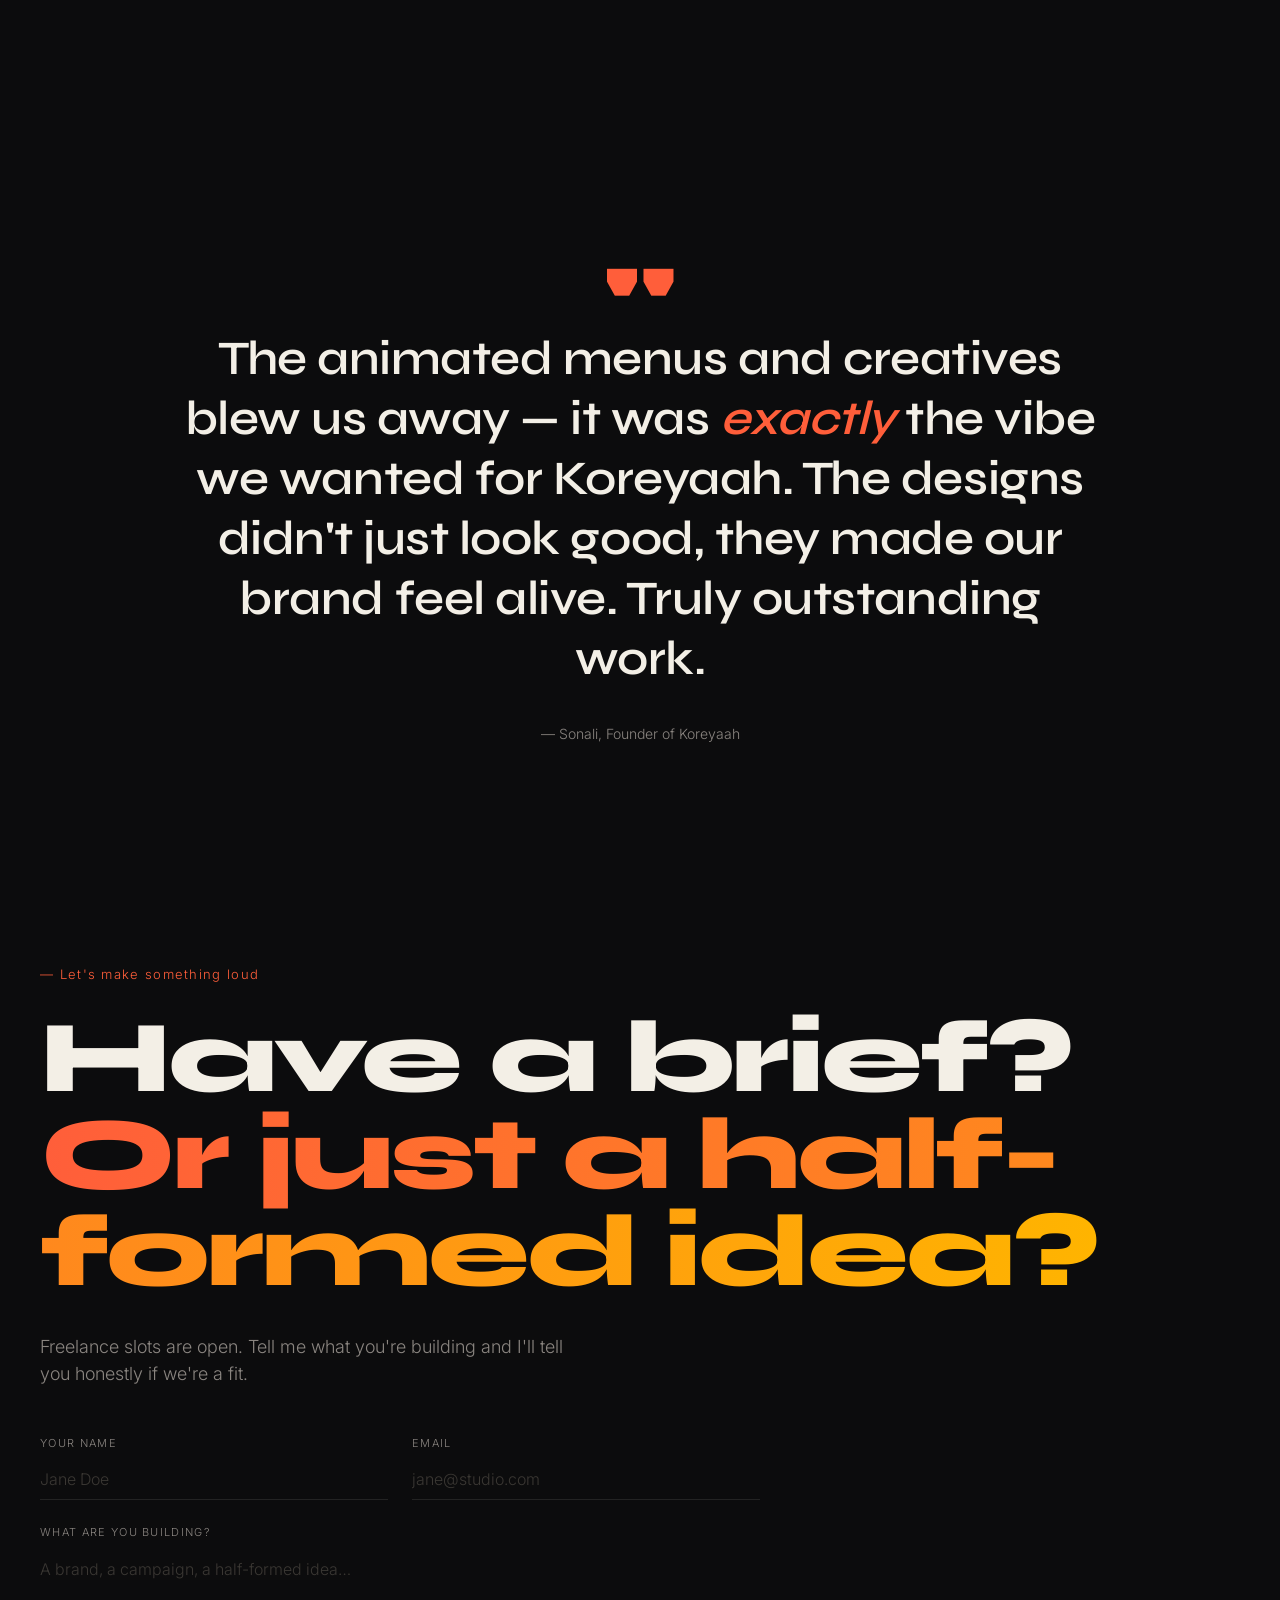
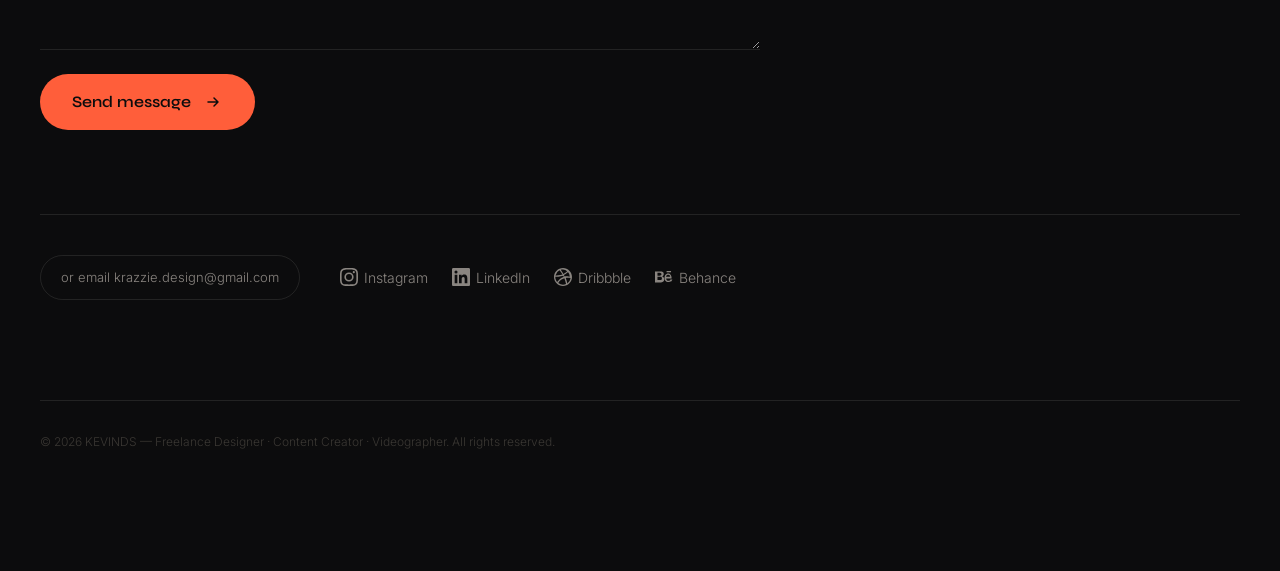
==== commit 648d8764: "Smooth preloader: strip to GPU-only animations Removed all box-shadow animations, embers, and shockw" ====
--- a/index.html
+++ b/index.html
@@ -47,16 +47,11 @@
 <body>
   <!-- Preloader -->
   <div class="preloader" id="preloader">
-    <div class="pre-embers">
-      <span></span><span></span><span></span><span></span><span></span>
-      <span></span><span></span><span></span>
-    </div>
     <div class="pre-content">
       <div class="pre-tag">A KRAZZIE PRODUCTION</div>
       <div class="pre-logo-wrap">
-        <div class="pre-shockwave"></div>
-        <div class="pre-shockwave pre-shock-2"></div>
         <img src="assets/logo.png" alt="KRAZZIE" class="pre-logo">
+        <div class="pre-ring"></div>
       </div>
       <div class="pre-counter-wrap">
         <div class="pre-bar"><div class="pre-bar-fill" id="preFill"></div></div>
--- a/styles.css
+++ b/styles.css
@@ -26,179 +26,121 @@
 .preloader.gone { display: none; }
 body.loading { overflow: hidden; }
 
-/* Floating embers */
-.pre-embers {
-  position: absolute; inset: 0; z-index: 1; pointer-events: none;
-}
-.pre-embers span {
-  position: absolute; bottom: -10px;
-  width: 3px; height: 3px;
-  background: #e80000;
-  border-radius: 50%;
-  opacity: 0;
-  animation: ember 4s ease-in infinite;
-}
-.pre-embers span:nth-child(1) { left: 12%; animation-delay: 0s; }
-.pre-embers span:nth-child(2) { left: 28%; animation-delay: 0.5s; width: 2px; height: 2px; }
-.pre-embers span:nth-child(3) { left: 42%; animation-delay: 1s; width: 4px; height: 4px; }
-.pre-embers span:nth-child(4) { left: 58%; animation-delay: 0.3s; }
-.pre-embers span:nth-child(5) { left: 72%; animation-delay: 1.4s; width: 2px; height: 2px; }
-.pre-embers span:nth-child(6) { left: 85%; animation-delay: 0.7s; width: 4px; height: 4px; }
-.pre-embers span:nth-child(7) { left: 35%; animation-delay: 1.8s; }
-.pre-embers span:nth-child(8) { left: 65%; animation-delay: 2.2s; width: 2px; height: 2px; }
-@keyframes ember {
-  0% { opacity: 0; transform: translateY(0) scale(1); }
-  10% { opacity: 0.9; }
-  80% { opacity: 0.3; }
-  100% { opacity: 0; transform: translateY(-100vh) scale(0.2); }
-}
-
-/* Content */
 .pre-content {
-  position: relative; z-index: 3;
+  position: relative; z-index: 2;
   display: flex; flex-direction: column;
   align-items: center;
-  width: min(320px, 85vw);
-}
-
-/* Tag text */
+  width: min(300px, 85vw);
+  will-change: transform, opacity;
+}
+
+/* Tag */
 .pre-tag {
   font-family: 'Inter', sans-serif;
   font-size: 11px; font-weight: 500;
-  letter-spacing: 0.5em;
+  letter-spacing: 0.4em;
   text-transform: uppercase;
-  color: rgba(255,255,255,0.15);
-  margin-bottom: 48px;
+  color: rgba(255,255,255,0.2);
+  margin-bottom: 40px;
   opacity: 0;
-  animation: tagReveal 1s ease 0.2s forwards;
-}
-@keyframes tagReveal {
-  0% { opacity: 0; letter-spacing: 1em; }
-  100% { opacity: 1; letter-spacing: 0.5em; }
-}
-
-/* Logo wrap */
+  animation: tagIn 0.8s ease 0.2s forwards;
+}
+@keyframes tagIn {
+  from { opacity: 0; transform: translateY(8px); }
+  to { opacity: 1; transform: translateY(0); }
+}
+
+/* Logo */
 .pre-logo-wrap {
   position: relative;
-  width: 160px; height: 160px;
-  margin-bottom: 48px;
-}
-
-/* Logo slam */
+  width: 140px; height: 140px;
+  margin-bottom: 44px;
+  will-change: transform;
+}
 .pre-logo {
   width: 100%; height: 100%;
   object-fit: cover; display: block;
-  border-radius: 24px;
+  border-radius: 22px;
   opacity: 0;
-  transform: scale(2.5);
-  animation: logoSlam 0.5s cubic-bezier(0.22, 0.68, 0.35, 1.3) 0.5s forwards;
-}
-@keyframes logoSlam {
-  0% { opacity: 0; transform: scale(2.5); }
-  50% { opacity: 1; transform: scale(0.88); }
-  70% { transform: scale(1.08); }
-  100% { opacity: 1; transform: scale(1);
-    box-shadow: 0 0 40px rgba(232,0,0,0.4), 0 0 100px rgba(232,0,0,0.15), 0 20px 60px rgba(0,0,0,0.6);
-  }
-}
-
-/* Shockwave rings on impact */
-.pre-shockwave {
-  position: absolute; inset: -20px;
-  border: 2px solid rgba(232,0,0,0.7);
-  border-radius: 36px;
+  transform: scale(0);
+  will-change: transform, opacity;
+  animation: logoIn 0.6s cubic-bezier(0.34, 1.56, 0.64, 1) 0.4s forwards;
+  box-shadow: 0 0 40px rgba(232,0,0,0.3), 0 20px 60px rgba(0,0,0,0.5);
+}
+@keyframes logoIn {
+  to { opacity: 1; transform: scale(1); }
+}
+
+/* Rotating ring */
+.pre-ring {
+  position: absolute; inset: -10px;
+  border: 1.5px solid rgba(232,0,0,0.25);
+  border-top-color: rgba(232,0,0,0.7);
+  border-radius: 50%;
   opacity: 0;
-  animation: shockwave 0.8s ease-out 0.6s forwards;
-  pointer-events: none;
-}
-.pre-shock-2 {
-  border-width: 1px;
-  border-color: rgba(232,0,0,0.3);
-  animation-delay: 0.75s;
-  animation-duration: 1s;
-}
-@keyframes shockwave {
-  0% { opacity: 0.9; transform: scale(1); }
-  100% { opacity: 0; transform: scale(3); }
-}
-
-/* Pulsing glow halo */
-.pre-logo-wrap::after {
-  content: '';
-  position: absolute; inset: -6px;
-  border-radius: 28px;
-  box-shadow: 0 0 30px rgba(232,0,0,0.5), 0 0 80px rgba(232,0,0,0.2);
-  opacity: 0;
-  animation: glowPulse 2s ease-in-out 1.1s infinite;
-}
-@keyframes glowPulse {
-  0%, 100% { opacity: 0.3; }
-  50% { opacity: 0.9; }
-}
-
-/* Counter area */
+  will-change: transform;
+  animation: ringFade 0.4s ease 0.8s forwards, ringSpin 1.5s linear 0.8s infinite;
+}
+@keyframes ringFade { to { opacity: 1; } }
+@keyframes ringSpin { to { transform: rotate(360deg); } }
+
+/* Counter */
 .pre-counter-wrap {
   width: 100%;
   opacity: 0;
-  animation: fadeUp 0.5s ease 1s forwards;
+  animation: fadeUp 0.4s ease 0.9s forwards;
 }
 @keyframes fadeUp {
-  from { opacity: 0; transform: translateY(12px); }
+  from { opacity: 0; transform: translateY(10px); }
   to { opacity: 1; transform: translateY(0); }
 }
 
-/* Progress bar */
 .pre-bar {
   width: 100%; height: 2px;
   background: rgba(255,255,255,0.06);
   overflow: hidden;
-  margin-bottom: 16px;
+  margin-bottom: 14px;
 }
 .pre-bar-fill {
   height: 100%; width: 0%;
-  background: linear-gradient(90deg, #e80000, #ff4444);
-  transition: width 0.15s ease-out;
-  box-shadow: 0 0 12px rgba(232,0,0,0.8), 4px 0 20px rgba(232,0,0,0.4);
-}
-
-/* Numbers row */
+  background: #e80000;
+  transition: width 0.12s linear;
+}
+
 .pre-nums {
   display: flex; justify-content: space-between; align-items: center;
 }
 .pre-percent {
   font-family: 'Syne', sans-serif; font-weight: 800;
-  font-size: 14px; letter-spacing: 0.08em;
-  color: rgba(255,255,255,0.8);
+  font-size: 13px; letter-spacing: 0.06em;
+  color: rgba(255,255,255,0.7);
 }
 .pre-year {
   font-family: 'Inter', sans-serif; font-size: 10px; font-weight: 400;
-  letter-spacing: 0.2em;
+  letter-spacing: 0.15em;
   color: rgba(255,255,255,0.15);
 }
 
-/* Exit — flash + zoom */
+/* Exit */
+.preloader.exit .pre-content {
+  animation: zoomOut 0.7s cubic-bezier(0.4, 0, 1, 1) forwards;
+}
+@keyframes zoomOut {
+  to { opacity: 0; transform: scale(3); }
+}
+.preloader.exit .pre-ring {
+  animation: fadeOut 0.2s ease forwards;
+}
 .preloader.exit::after {
   content: '';
-  position: absolute; inset: 0; z-index: 10;
-  background: #fff;
-  animation: preFlash 1.2s ease forwards;
+  position: absolute; inset: 0; z-index: 5;
+  background: var(--bg, #0c0c0d);
+  animation: coverFade 0.6s ease 0.5s forwards;
+  opacity: 0;
   pointer-events: none;
 }
-@keyframes preFlash {
-  0% { opacity: 0; }
-  25% { opacity: 0.85; }
-  100% { opacity: 0; }
-}
-.preloader.exit .pre-content {
-  animation: heroZoomOut 1s cubic-bezier(0.22, 1, 0.36, 1) forwards;
-}
-@keyframes heroZoomOut {
-  0% { opacity: 1; transform: scale(1); }
-  20% { opacity: 1; transform: scale(1.15); }
-  100% { opacity: 0; transform: scale(5); }
-}
-.preloader.exit .pre-embers {
-  animation: fadeOut 0.3s ease forwards;
+@keyframes coverFade {
+  to { opacity: 1; }
 }
 @keyframes fadeOut { to { opacity: 0; } }
 
@@ -705,12 +647,11 @@
   .nav-logo { gap: 8px; }
 
   /* Preloader */
-  .pre-logo-wrap { width: 110px; height: 110px; margin-bottom: 32px; }
-  .pre-logo { border-radius: 18px; }
-  .pre-logo-wrap::after { border-radius: 22px; inset: -4px; }
-  .pre-shockwave { inset: -14px; border-radius: 26px; }
-  .pre-tag { font-size: 9px; letter-spacing: 0.3em; margin-bottom: 28px; }
-  .pre-content { width: min(260px, 85vw); }
+  .pre-logo-wrap { width: 100px; height: 100px; margin-bottom: 28px; }
+  .pre-logo { border-radius: 16px; }
+  .pre-ring { inset: -8px; }
+  .pre-tag { font-size: 9px; letter-spacing: 0.3em; margin-bottom: 24px; }
+  .pre-content { width: min(240px, 85vw); }
 
   /* Hero */
   .hero { padding: 110px 16px 40px; min-height: 100svh; }
@@ -806,12 +747,11 @@
   .logo-mark { width: 26px; height: 26px; font-size: 12px; }
   .logo-text .dot { width: 3px; height: 3px; right: -5px; }
   .nav-logo { gap: 6px; }
-  .pre-logo-wrap { width: 90px; height: 90px; margin-bottom: 24px; }
-  .pre-logo { border-radius: 16px; }
-  .pre-logo-wrap::after { border-radius: 18px; }
-  .pre-shockwave { inset: -10px; border-radius: 22px; }
-  .pre-tag { font-size: 8px; margin-bottom: 20px; }
-  .pre-content { width: min(220px, 85vw); }
+  .pre-logo-wrap { width: 80px; height: 80px; margin-bottom: 20px; }
+  .pre-logo { border-radius: 14px; }
+  .pre-ring { inset: -6px; }
+  .pre-tag { font-size: 8px; margin-bottom: 16px; }
+  .pre-content { width: min(200px, 85vw); }
   .hero { padding: 100px 12px 32px; }
   .hero-title { font-size: 32px; }
   .hero-marquee { top: 62px; }
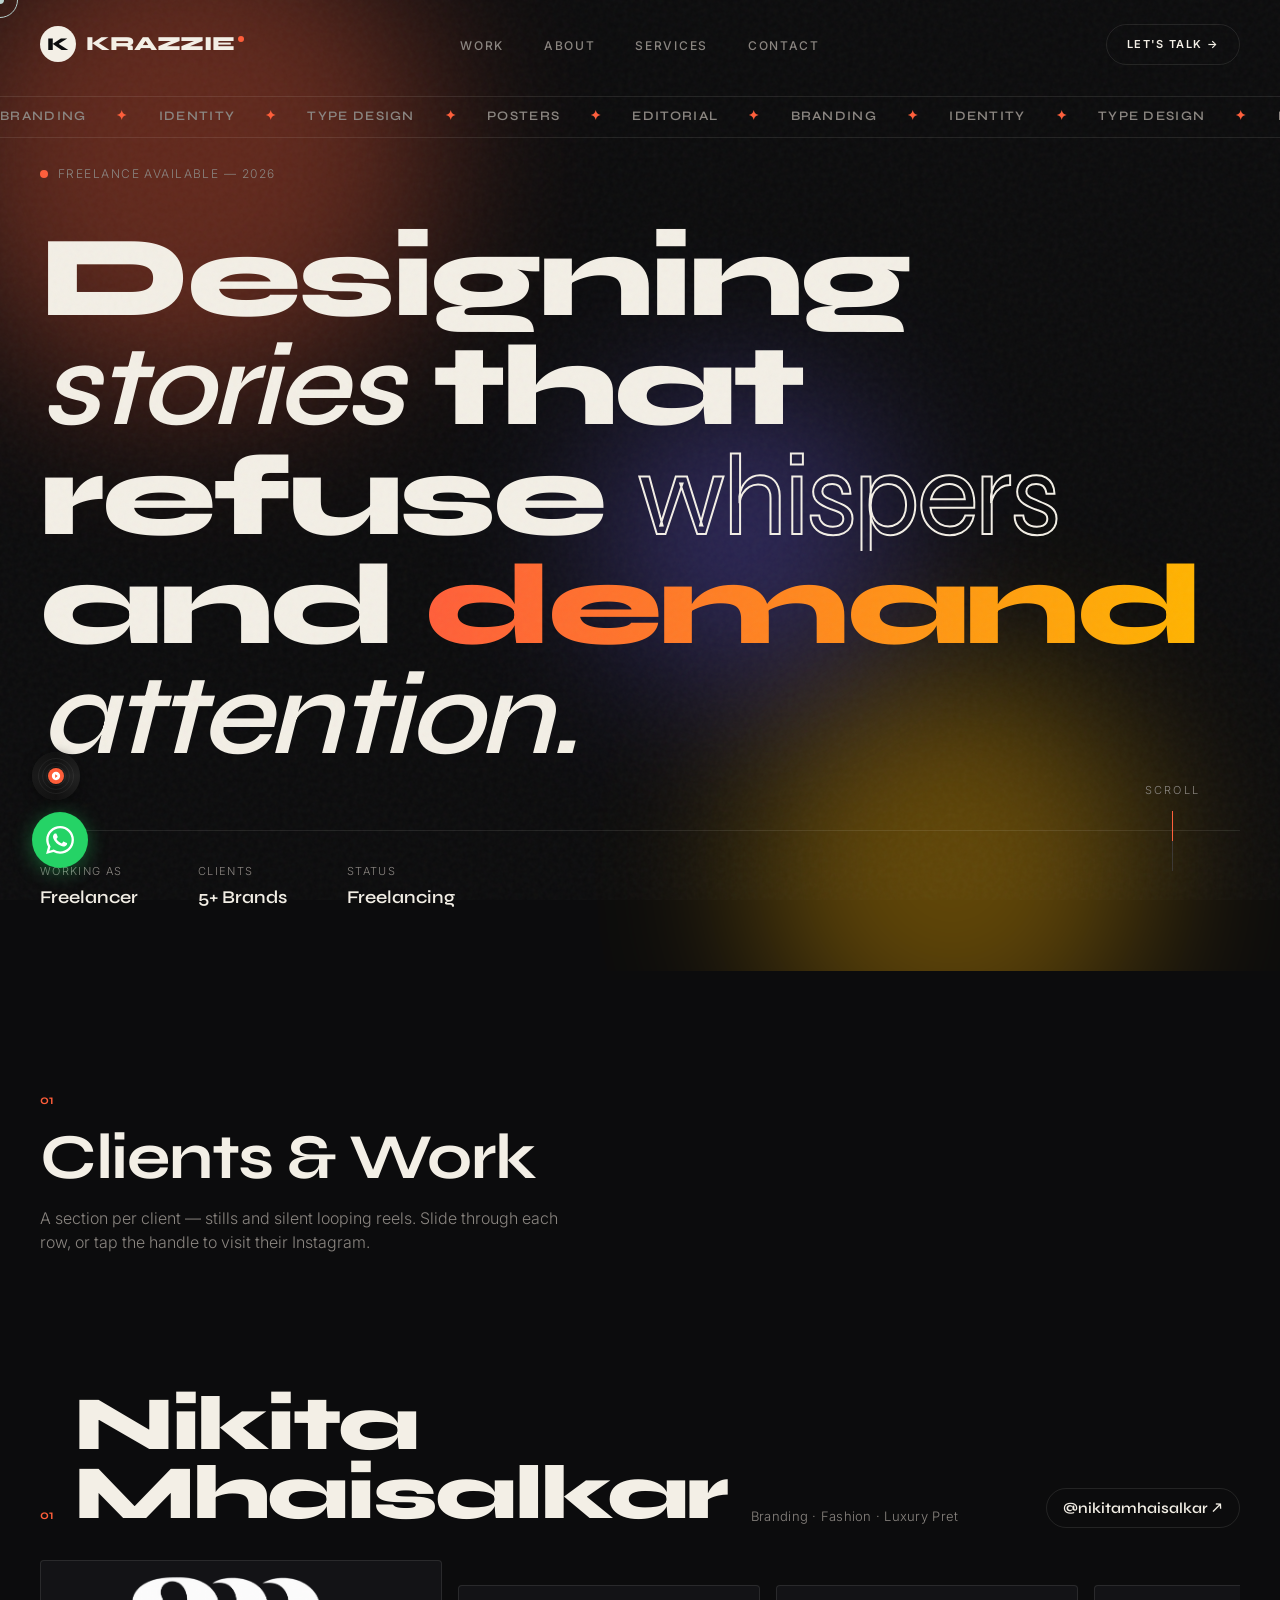
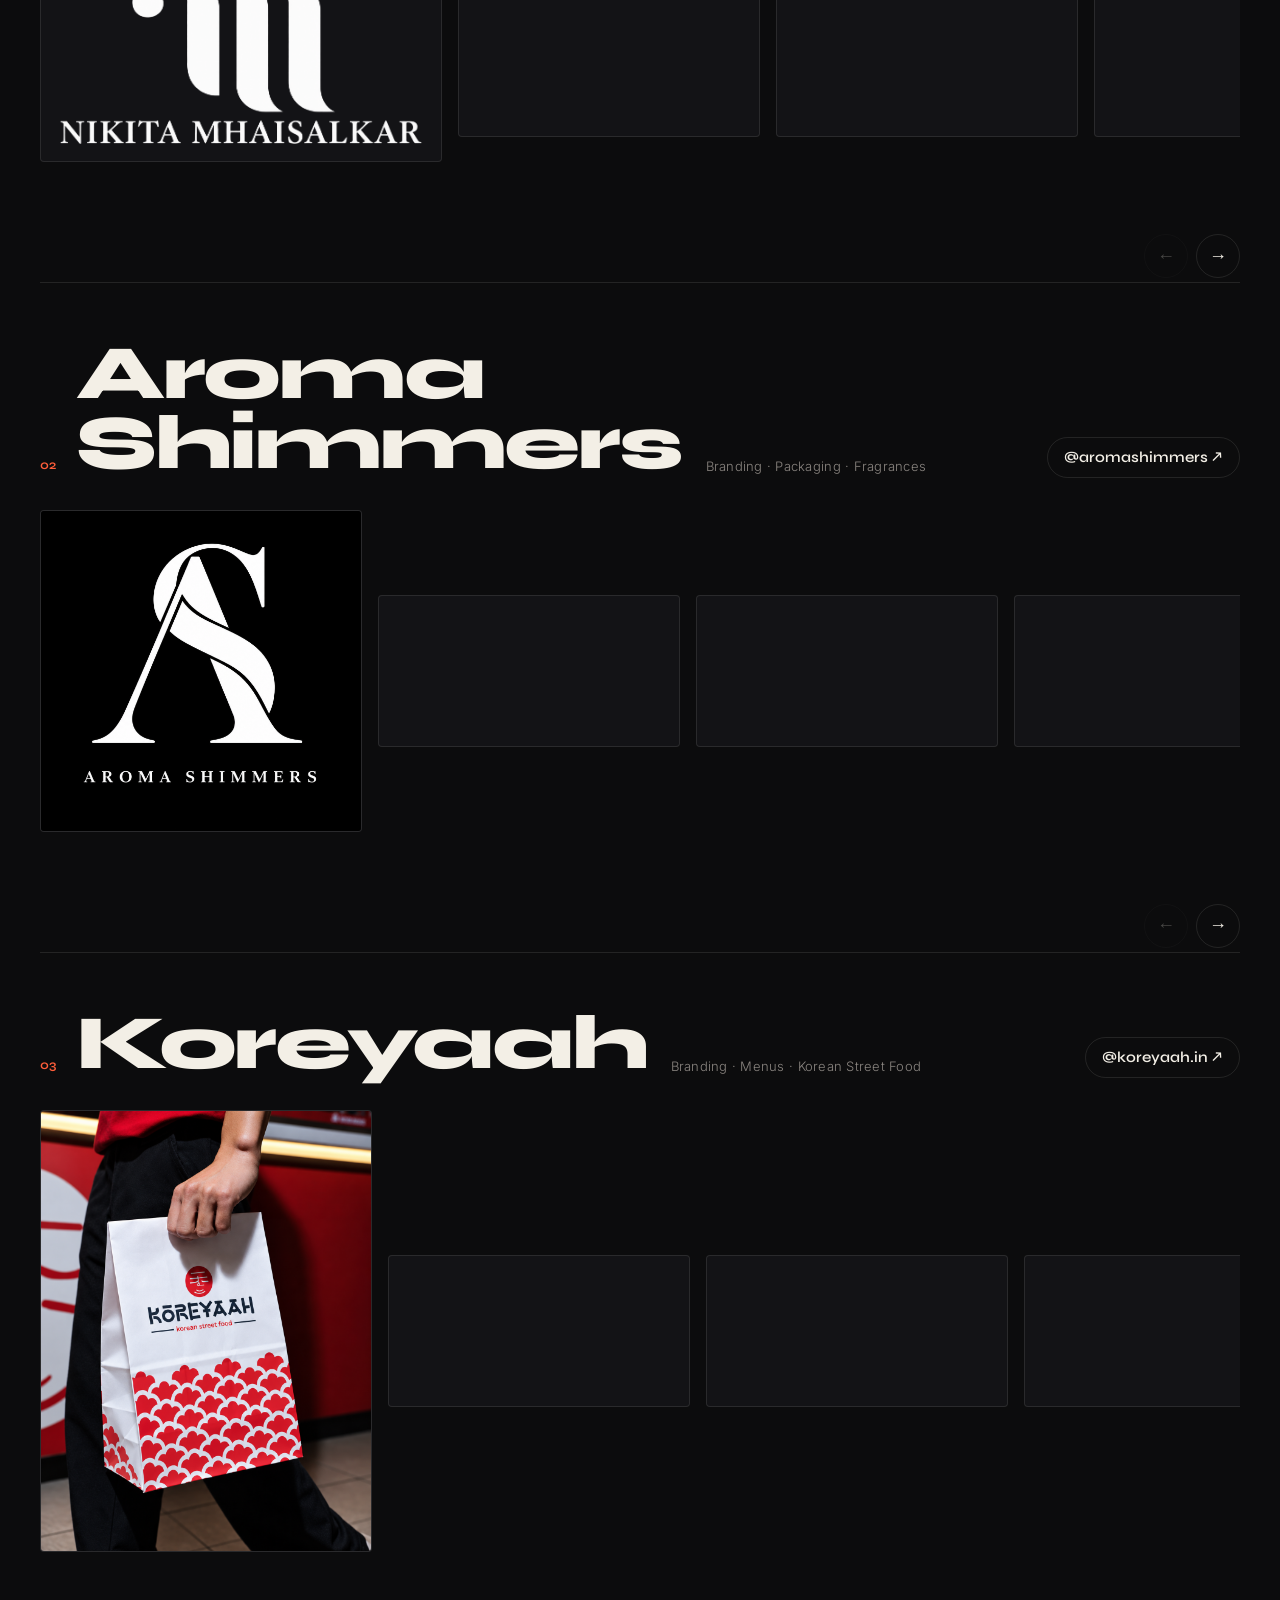
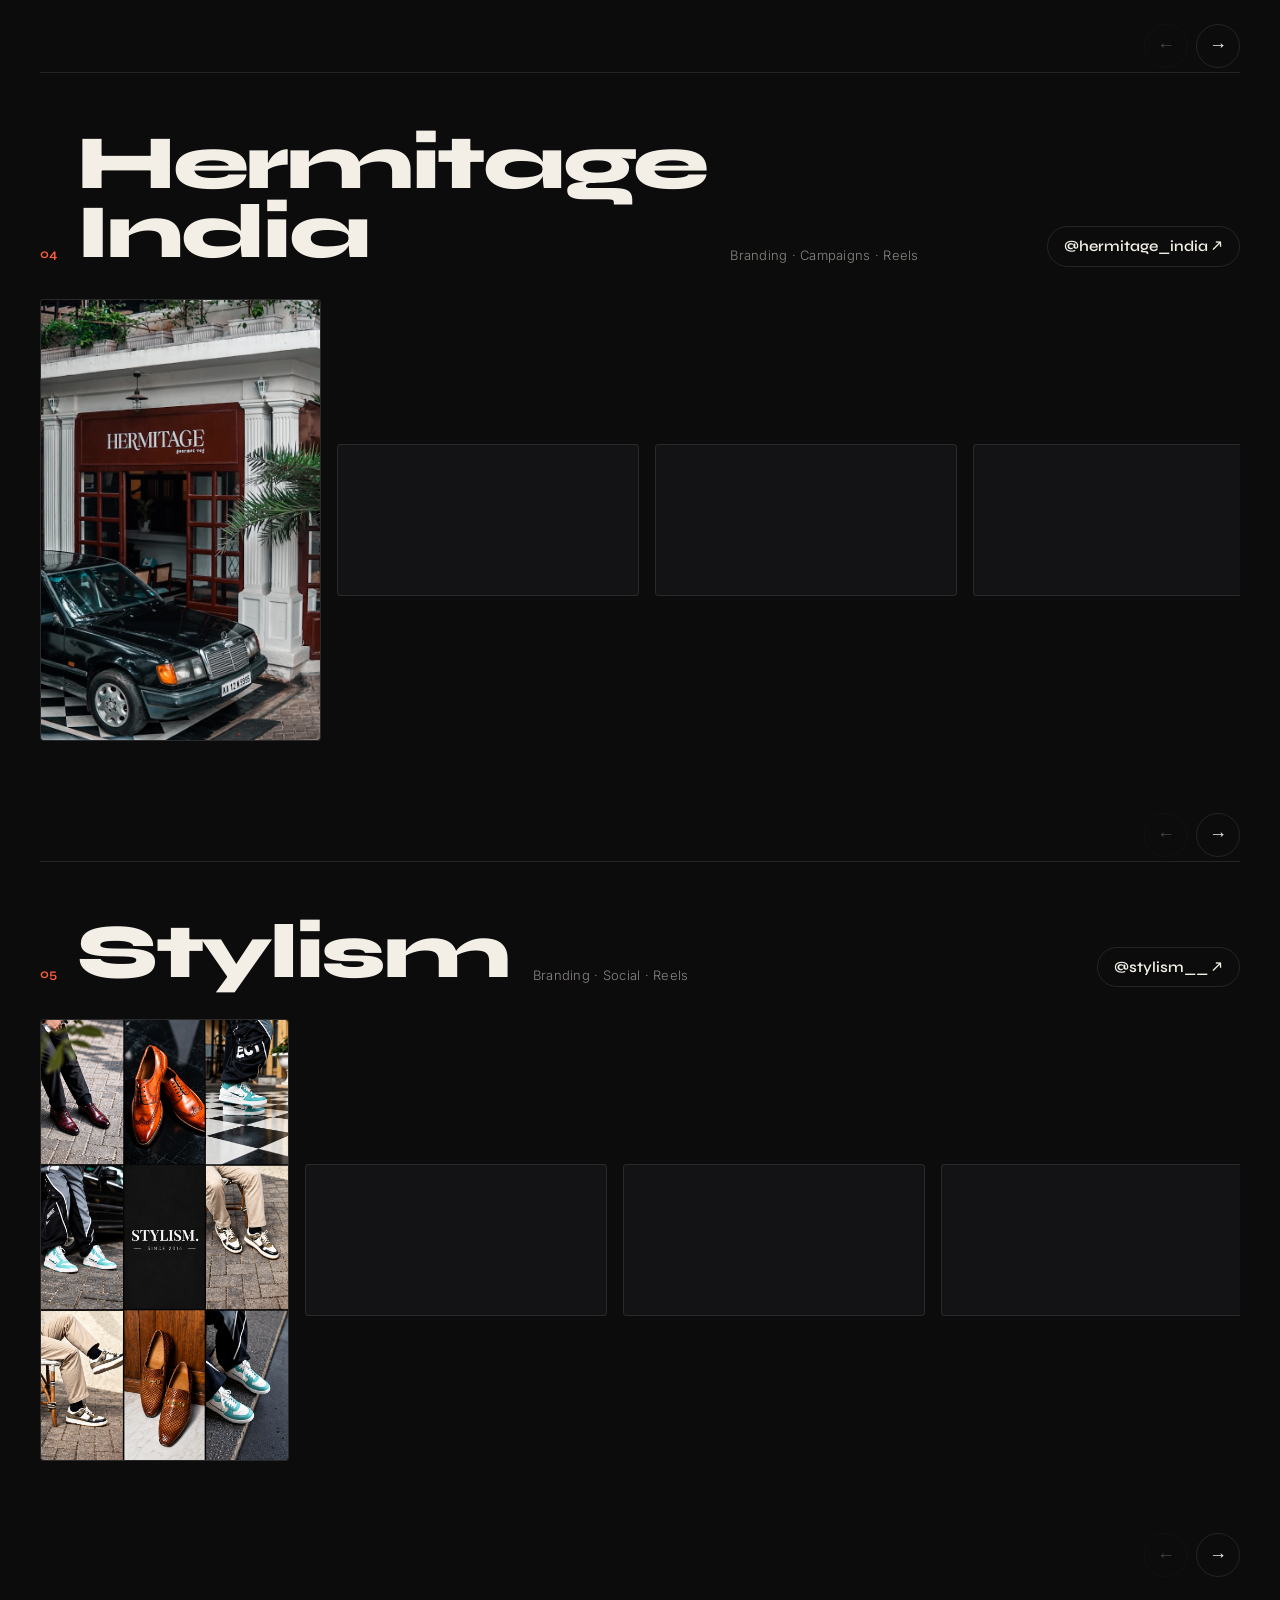
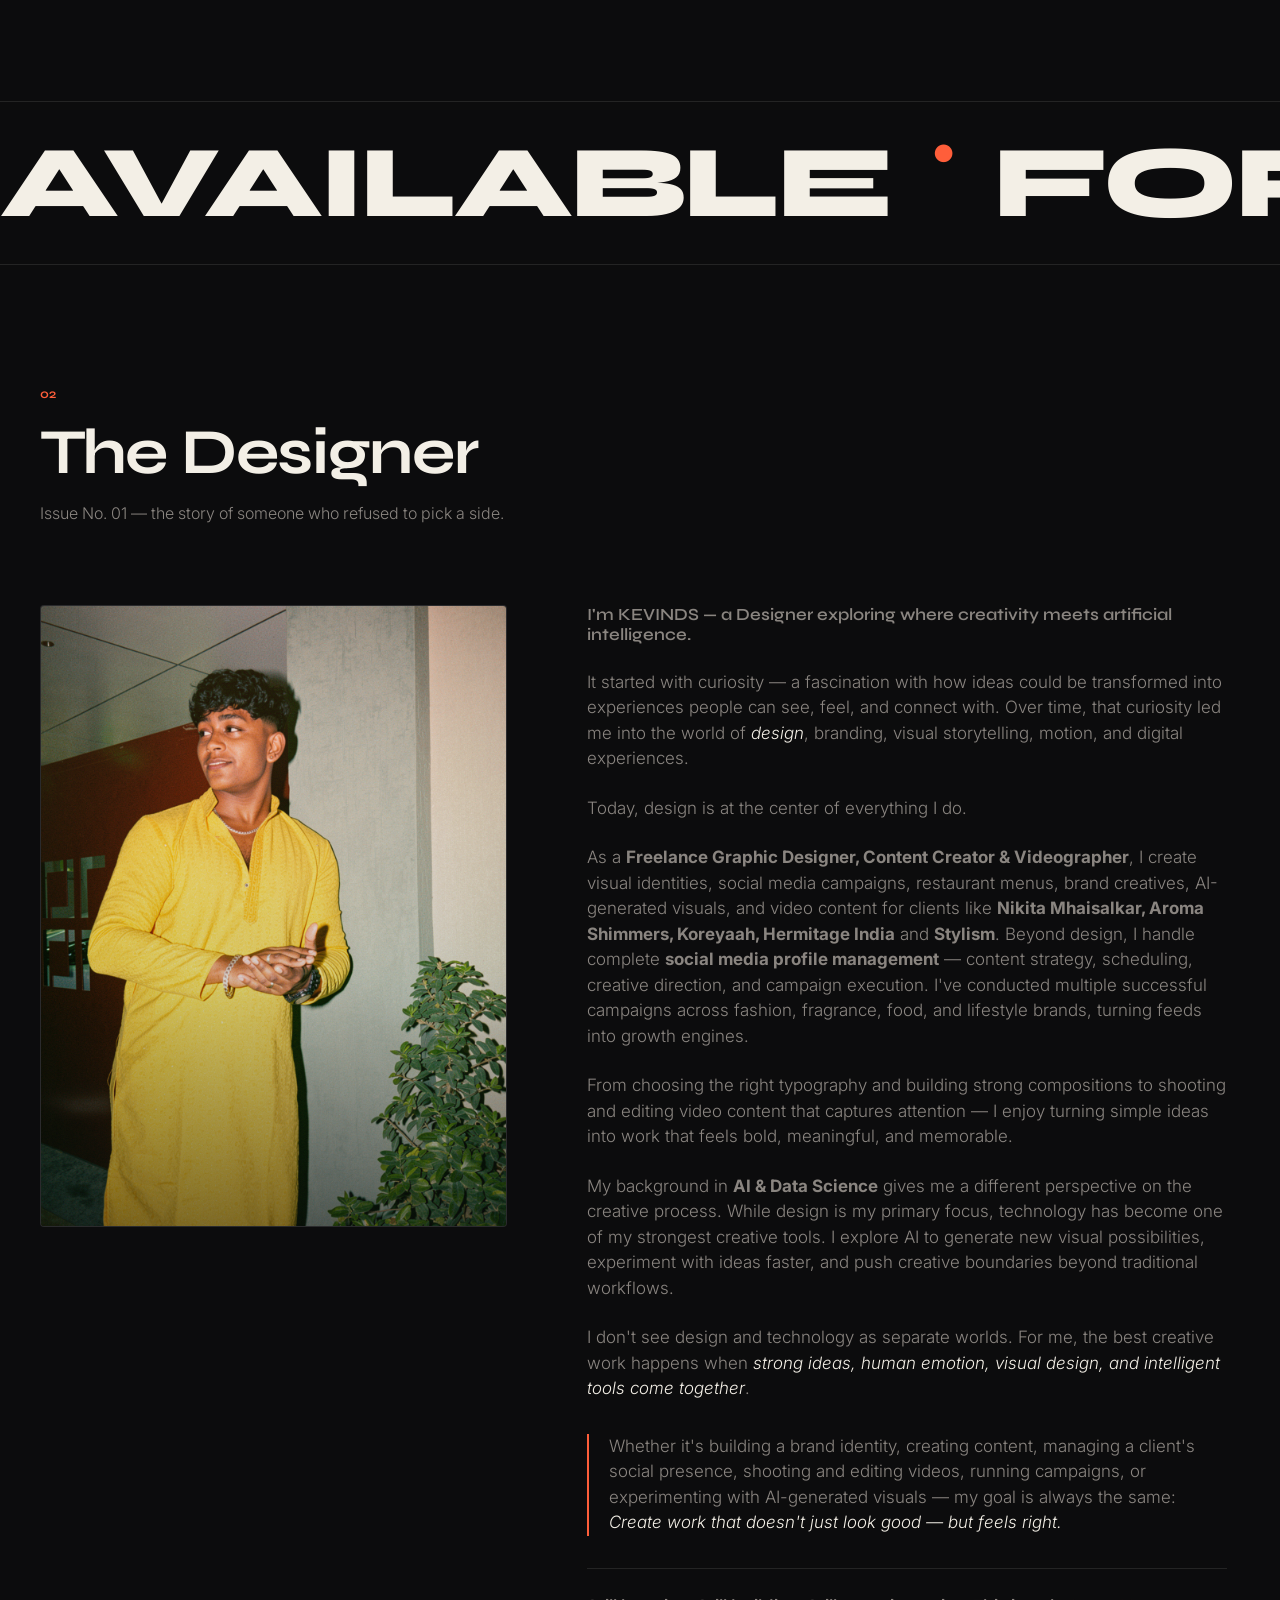
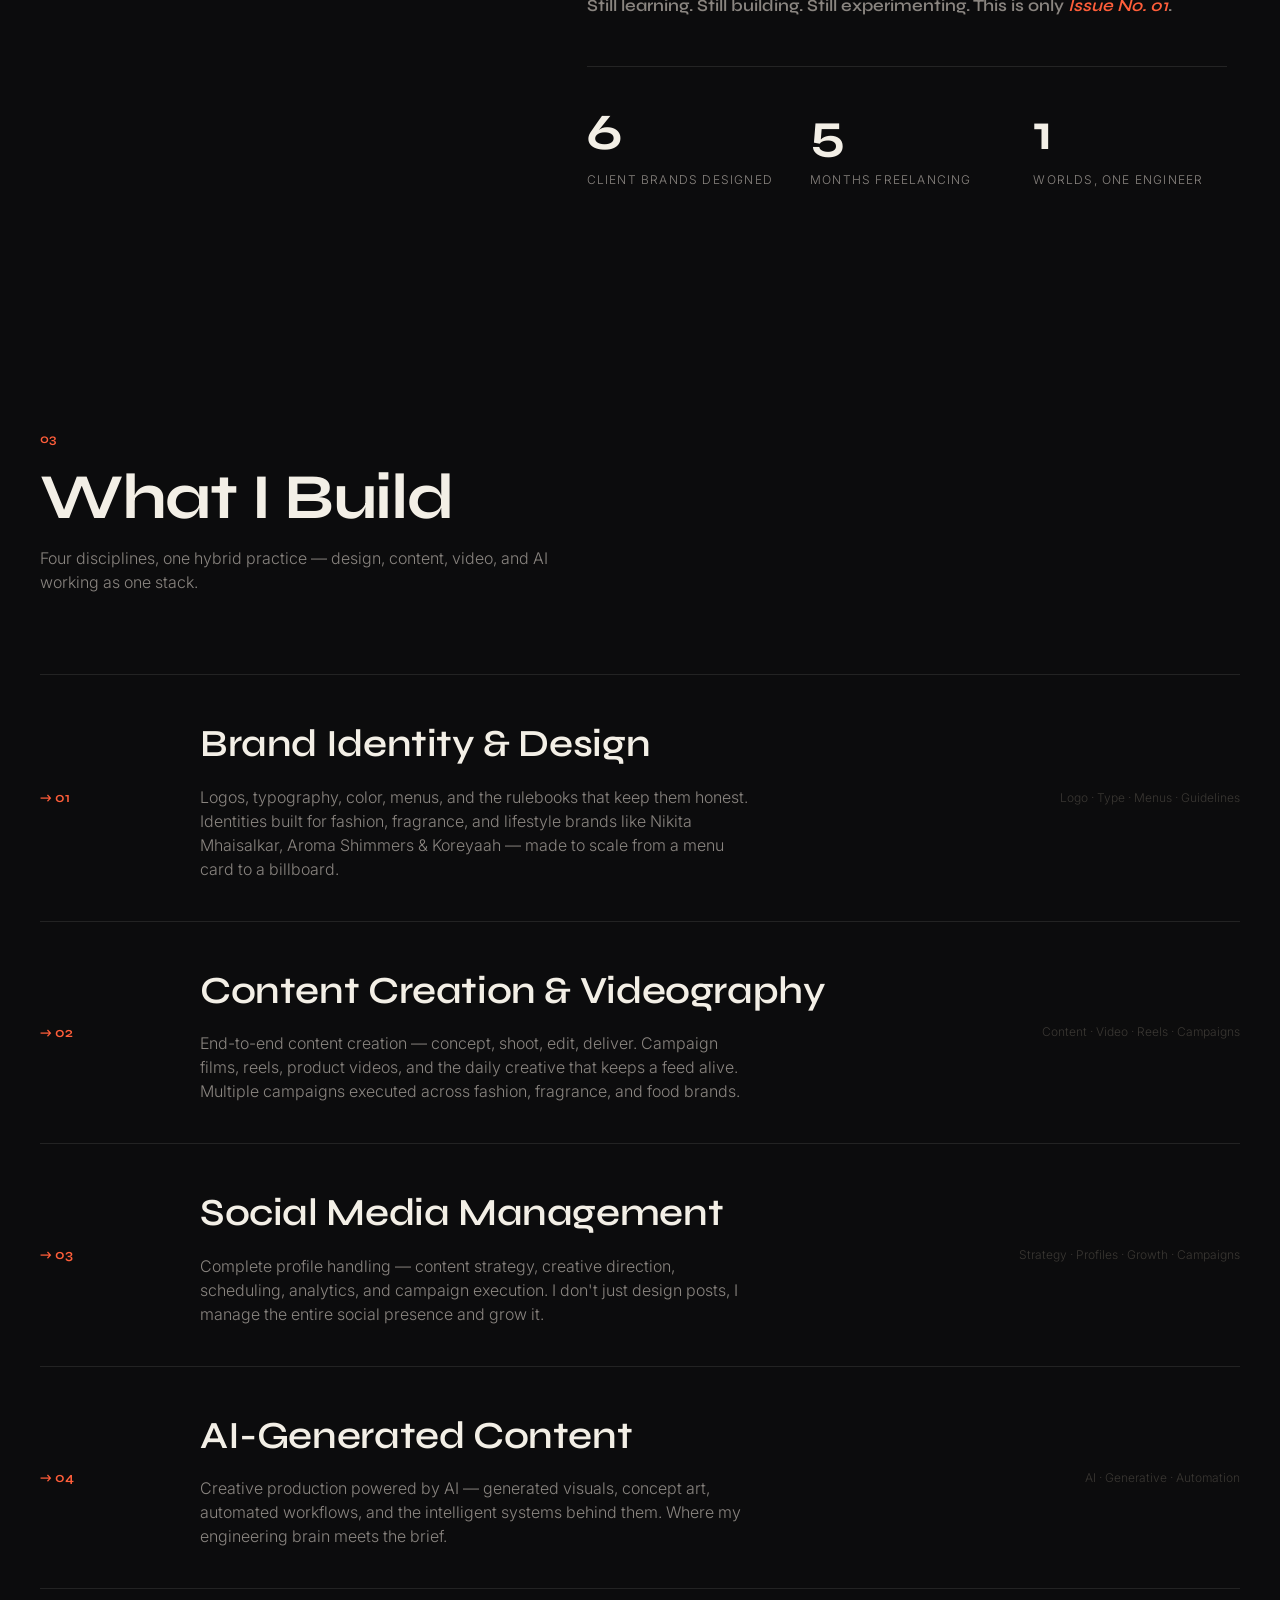
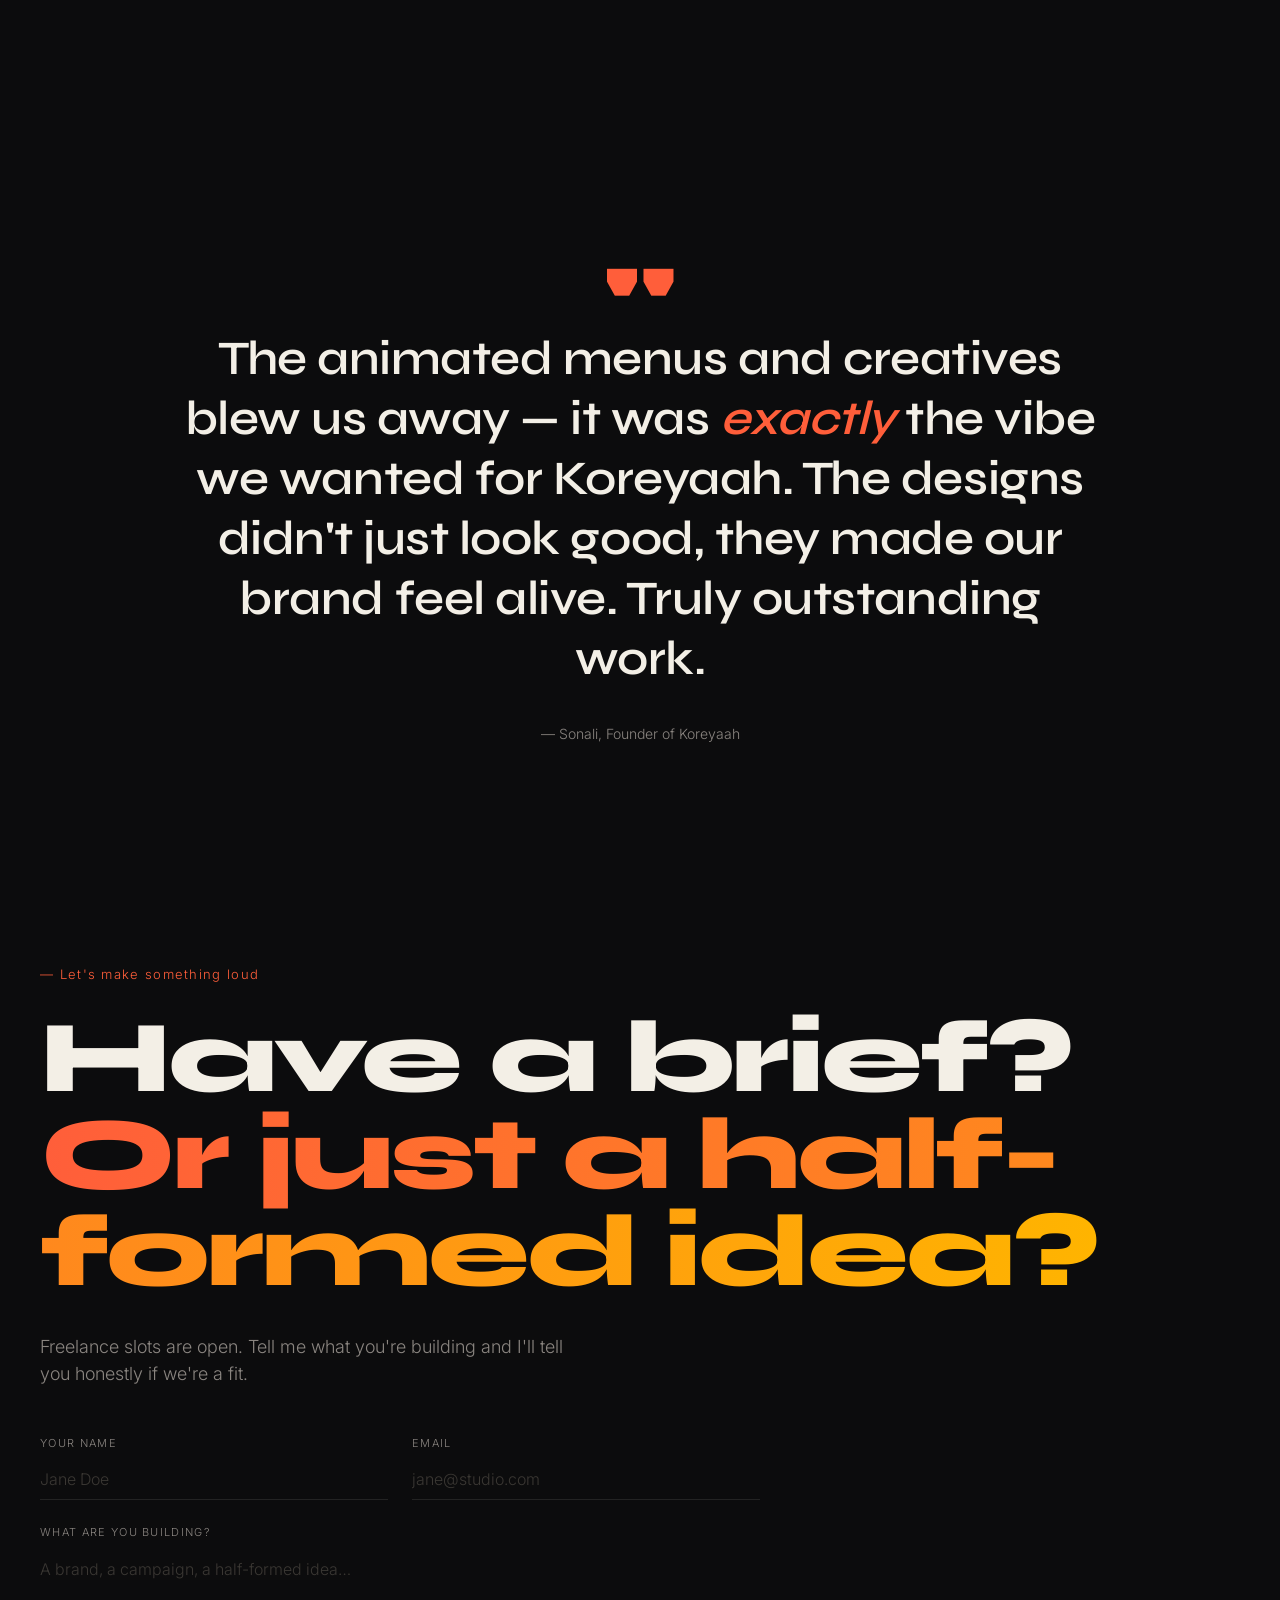
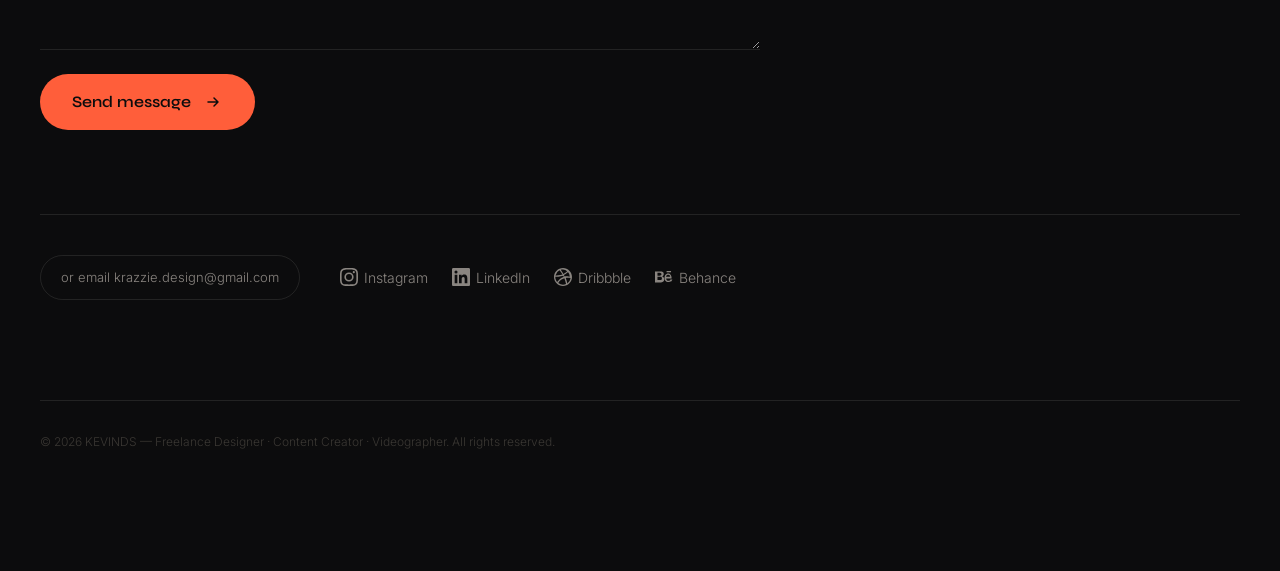
==== commit cd363453: "Heroic preloader: cinematic line-split reveal + logo slam Sequence: 1. Two red lines appear at cente" ====
--- a/index.html
+++ b/index.html
@@ -47,11 +47,13 @@
 <body>
   <!-- Preloader -->
   <div class="preloader" id="preloader">
+    <div class="pre-line pre-line-t"></div>
+    <div class="pre-line pre-line-b"></div>
     <div class="pre-content">
       <div class="pre-tag">A KRAZZIE PRODUCTION</div>
       <div class="pre-logo-wrap">
+        <div class="pre-glow"></div>
         <img src="assets/logo.png" alt="KRAZZIE" class="pre-logo">
-        <div class="pre-ring"></div>
       </div>
       <div class="pre-counter-wrap">
         <div class="pre-bar"><div class="pre-bar-fill" id="preFill"></div></div>
--- a/styles.css
+++ b/styles.css
@@ -26,11 +26,33 @@
 .preloader.gone { display: none; }
 body.loading { overflow: hidden; }
 
+/* Cinematic split lines */
+.pre-line {
+  position: absolute;
+  left: 8%; right: 8%;
+  height: 1px;
+  background: linear-gradient(90deg, transparent, rgba(232,0,0,0.5) 20%, rgba(232,0,0,0.5) 80%, transparent);
+  top: 50%;
+  transform: scaleX(0);
+  will-change: transform;
+  z-index: 1;
+}
+.pre-line-t {
+  animation: lineGrow 0.4s ease 0.1s forwards, lineUp 0.6s cubic-bezier(0.22, 1, 0.36, 1) 0.5s forwards;
+}
+.pre-line-b {
+  animation: lineGrow 0.4s ease 0.1s forwards, lineDown 0.6s cubic-bezier(0.22, 1, 0.36, 1) 0.5s forwards;
+}
+@keyframes lineGrow { to { transform: scaleX(1); } }
+@keyframes lineUp { to { transform: scaleX(1) translateY(-150px); } }
+@keyframes lineDown { to { transform: scaleX(1) translateY(150px); } }
+
+/* Content */
 .pre-content {
   position: relative; z-index: 2;
   display: flex; flex-direction: column;
   align-items: center;
-  width: min(300px, 85vw);
+  width: min(360px, 85vw);
   will-change: transform, opacity;
 }
 
@@ -38,57 +60,58 @@
 .pre-tag {
   font-family: 'Inter', sans-serif;
   font-size: 11px; font-weight: 500;
-  letter-spacing: 0.4em;
+  letter-spacing: 0.5em;
   text-transform: uppercase;
   color: rgba(255,255,255,0.2);
-  margin-bottom: 40px;
+  margin-bottom: 44px;
   opacity: 0;
-  animation: tagIn 0.8s ease 0.2s forwards;
+  animation: tagIn 0.6s ease 1.1s forwards;
 }
 @keyframes tagIn {
-  from { opacity: 0; transform: translateY(8px); }
-  to { opacity: 1; transform: translateY(0); }
+  from { opacity: 0; letter-spacing: 0.9em; }
+  to { opacity: 1; letter-spacing: 0.5em; }
 }
 
 /* Logo */
 .pre-logo-wrap {
   position: relative;
-  width: 140px; height: 140px;
-  margin-bottom: 44px;
+  width: 180px; height: 180px;
+  margin-bottom: 48px;
   will-change: transform;
 }
+
+/* Red glow behind logo */
+.pre-glow {
+  position: absolute; inset: -50px;
+  background: radial-gradient(circle, rgba(232,0,0,0.18) 0%, transparent 70%);
+  opacity: 0;
+  animation: glowIn 0.5s ease 0.7s forwards;
+  pointer-events: none;
+}
+@keyframes glowIn { to { opacity: 1; } }
+
+/* Logo slam */
 .pre-logo {
   width: 100%; height: 100%;
   object-fit: cover; display: block;
-  border-radius: 22px;
+  border-radius: 28px;
   opacity: 0;
-  transform: scale(0);
+  transform: scale(3);
   will-change: transform, opacity;
-  animation: logoIn 0.6s cubic-bezier(0.34, 1.56, 0.64, 1) 0.4s forwards;
-  box-shadow: 0 0 40px rgba(232,0,0,0.3), 0 20px 60px rgba(0,0,0,0.5);
-}
-@keyframes logoIn {
-  to { opacity: 1; transform: scale(1); }
-}
-
-/* Rotating ring */
-.pre-ring {
-  position: absolute; inset: -10px;
-  border: 1.5px solid rgba(232,0,0,0.25);
-  border-top-color: rgba(232,0,0,0.7);
-  border-radius: 50%;
-  opacity: 0;
-  will-change: transform;
-  animation: ringFade 0.4s ease 0.8s forwards, ringSpin 1.5s linear 0.8s infinite;
-}
-@keyframes ringFade { to { opacity: 1; } }
-@keyframes ringSpin { to { transform: rotate(360deg); } }
+  animation: logoSlam 0.5s cubic-bezier(0.25, 0.46, 0.45, 0.94) 0.55s forwards;
+}
+@keyframes logoSlam {
+  0% { opacity: 0; transform: scale(3); }
+  50% { opacity: 1; transform: scale(0.92); }
+  75% { transform: scale(1.05); }
+  100% { opacity: 1; transform: scale(1); }
+}
 
 /* Counter */
 .pre-counter-wrap {
   width: 100%;
   opacity: 0;
-  animation: fadeUp 0.4s ease 0.9s forwards;
+  animation: fadeUp 0.4s ease 1.2s forwards;
 }
 @keyframes fadeUp {
   from { opacity: 0; transform: translateY(10px); }
@@ -99,12 +122,13 @@
   width: 100%; height: 2px;
   background: rgba(255,255,255,0.06);
   overflow: hidden;
-  margin-bottom: 14px;
+  margin-bottom: 16px;
 }
 .pre-bar-fill {
   height: 100%; width: 0%;
   background: #e80000;
   transition: width 0.12s linear;
+  box-shadow: 0 0 8px rgba(232,0,0,0.5);
 }
 
 .pre-nums {
@@ -112,7 +136,7 @@
 }
 .pre-percent {
   font-family: 'Syne', sans-serif; font-weight: 800;
-  font-size: 13px; letter-spacing: 0.06em;
+  font-size: 14px; letter-spacing: 0.06em;
   color: rgba(255,255,255,0.7);
 }
 .pre-year {
@@ -122,26 +146,22 @@
 }
 
 /* Exit */
+.preloader.exit {
+  animation: preOut 0.6s ease 0.4s forwards;
+}
+@keyframes preOut { to { opacity: 0; } }
 .preloader.exit .pre-content {
-  animation: zoomOut 0.7s cubic-bezier(0.4, 0, 1, 1) forwards;
-}
-@keyframes zoomOut {
-  to { opacity: 0; transform: scale(3); }
-}
-.preloader.exit .pre-ring {
-  animation: fadeOut 0.2s ease forwards;
-}
-.preloader.exit::after {
-  content: '';
-  position: absolute; inset: 0; z-index: 5;
-  background: var(--bg, #0c0c0d);
-  animation: coverFade 0.6s ease 0.5s forwards;
-  opacity: 0;
-  pointer-events: none;
-}
-@keyframes coverFade {
-  to { opacity: 1; }
-}
+  animation: heroOut 0.5s cubic-bezier(0.4, 0, 1, 1) forwards;
+}
+@keyframes heroOut { to { opacity: 0; transform: scale(2.5); } }
+.preloader.exit .pre-line-t {
+  animation: lineExitUp 0.4s ease forwards;
+}
+.preloader.exit .pre-line-b {
+  animation: lineExitDown 0.4s ease forwards;
+}
+@keyframes lineExitUp { to { transform: scaleX(2) translateY(-50vh); opacity: 0; } }
+@keyframes lineExitDown { to { transform: scaleX(2) translateY(50vh); opacity: 0; } }
 @keyframes fadeOut { to { opacity: 0; } }
 
 body {
@@ -647,11 +667,12 @@
   .nav-logo { gap: 8px; }
 
   /* Preloader */
-  .pre-logo-wrap { width: 100px; height: 100px; margin-bottom: 28px; }
-  .pre-logo { border-radius: 16px; }
-  .pre-ring { inset: -8px; }
+  .pre-logo-wrap { width: 110px; height: 110px; margin-bottom: 28px; }
+  .pre-logo { border-radius: 18px; }
+  .pre-glow { inset: -24px; }
   .pre-tag { font-size: 9px; letter-spacing: 0.3em; margin-bottom: 24px; }
   .pre-content { width: min(240px, 85vw); }
+  .pre-line { left: 4%; right: 4%; }
 
   /* Hero */
   .hero { padding: 110px 16px 40px; min-height: 100svh; }
@@ -749,7 +770,7 @@
   .nav-logo { gap: 6px; }
   .pre-logo-wrap { width: 80px; height: 80px; margin-bottom: 20px; }
   .pre-logo { border-radius: 14px; }
-  .pre-ring { inset: -6px; }
+  .pre-glow { inset: -16px; }
   .pre-tag { font-size: 8px; margin-bottom: 16px; }
   .pre-content { width: min(200px, 85vw); }
   .hero { padding: 100px 12px 32px; }
